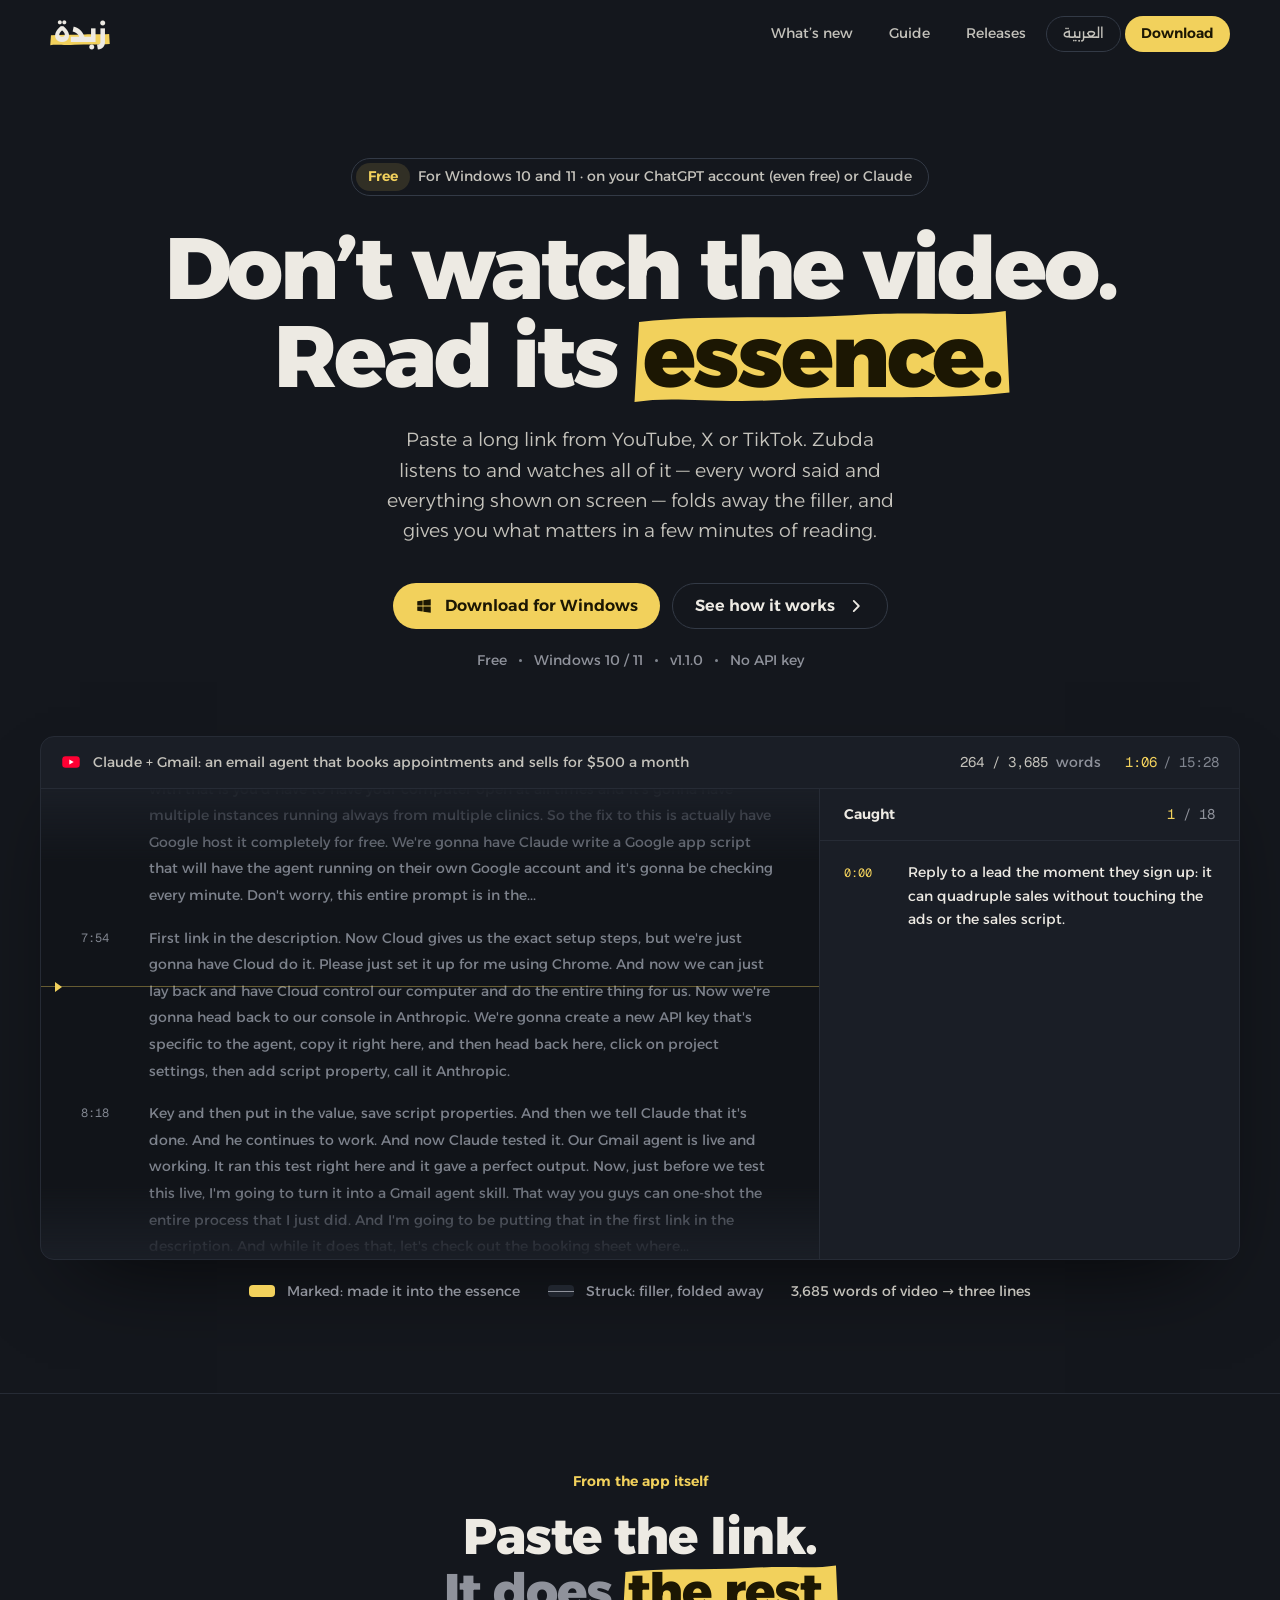
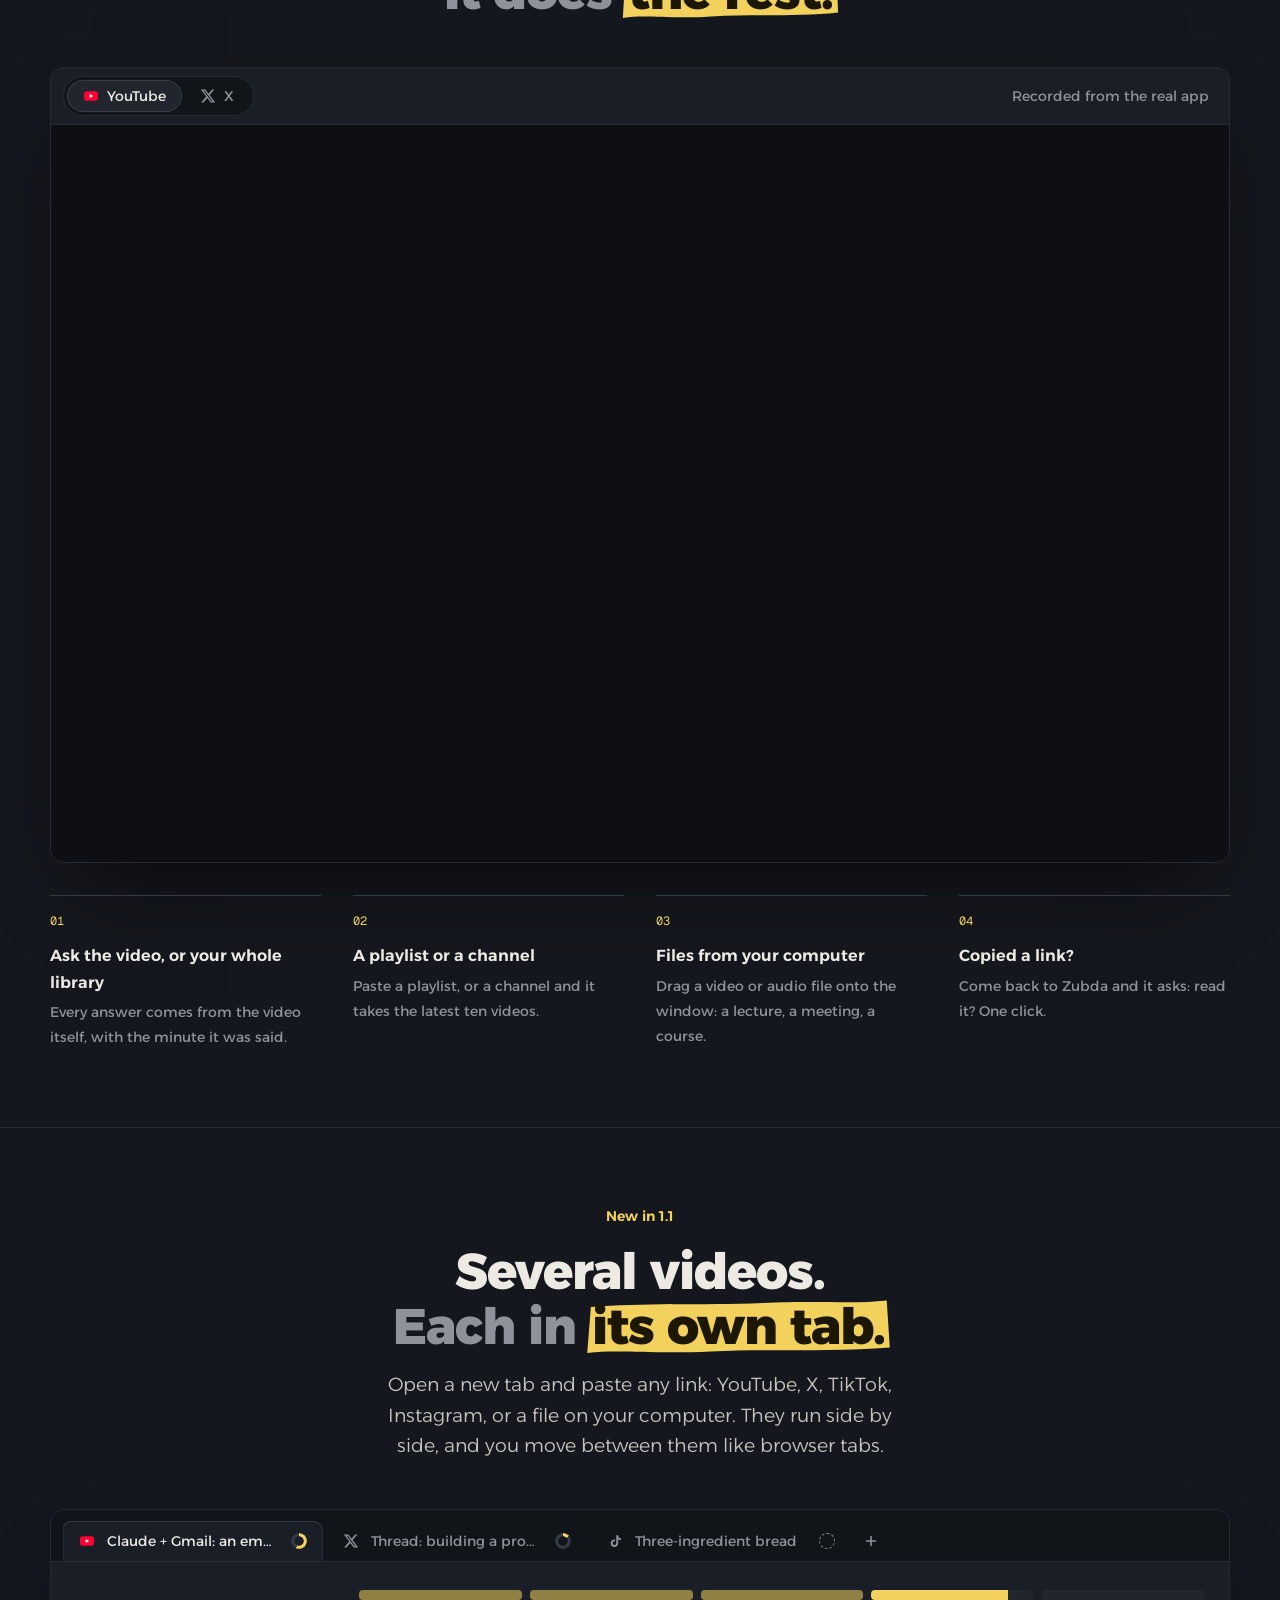
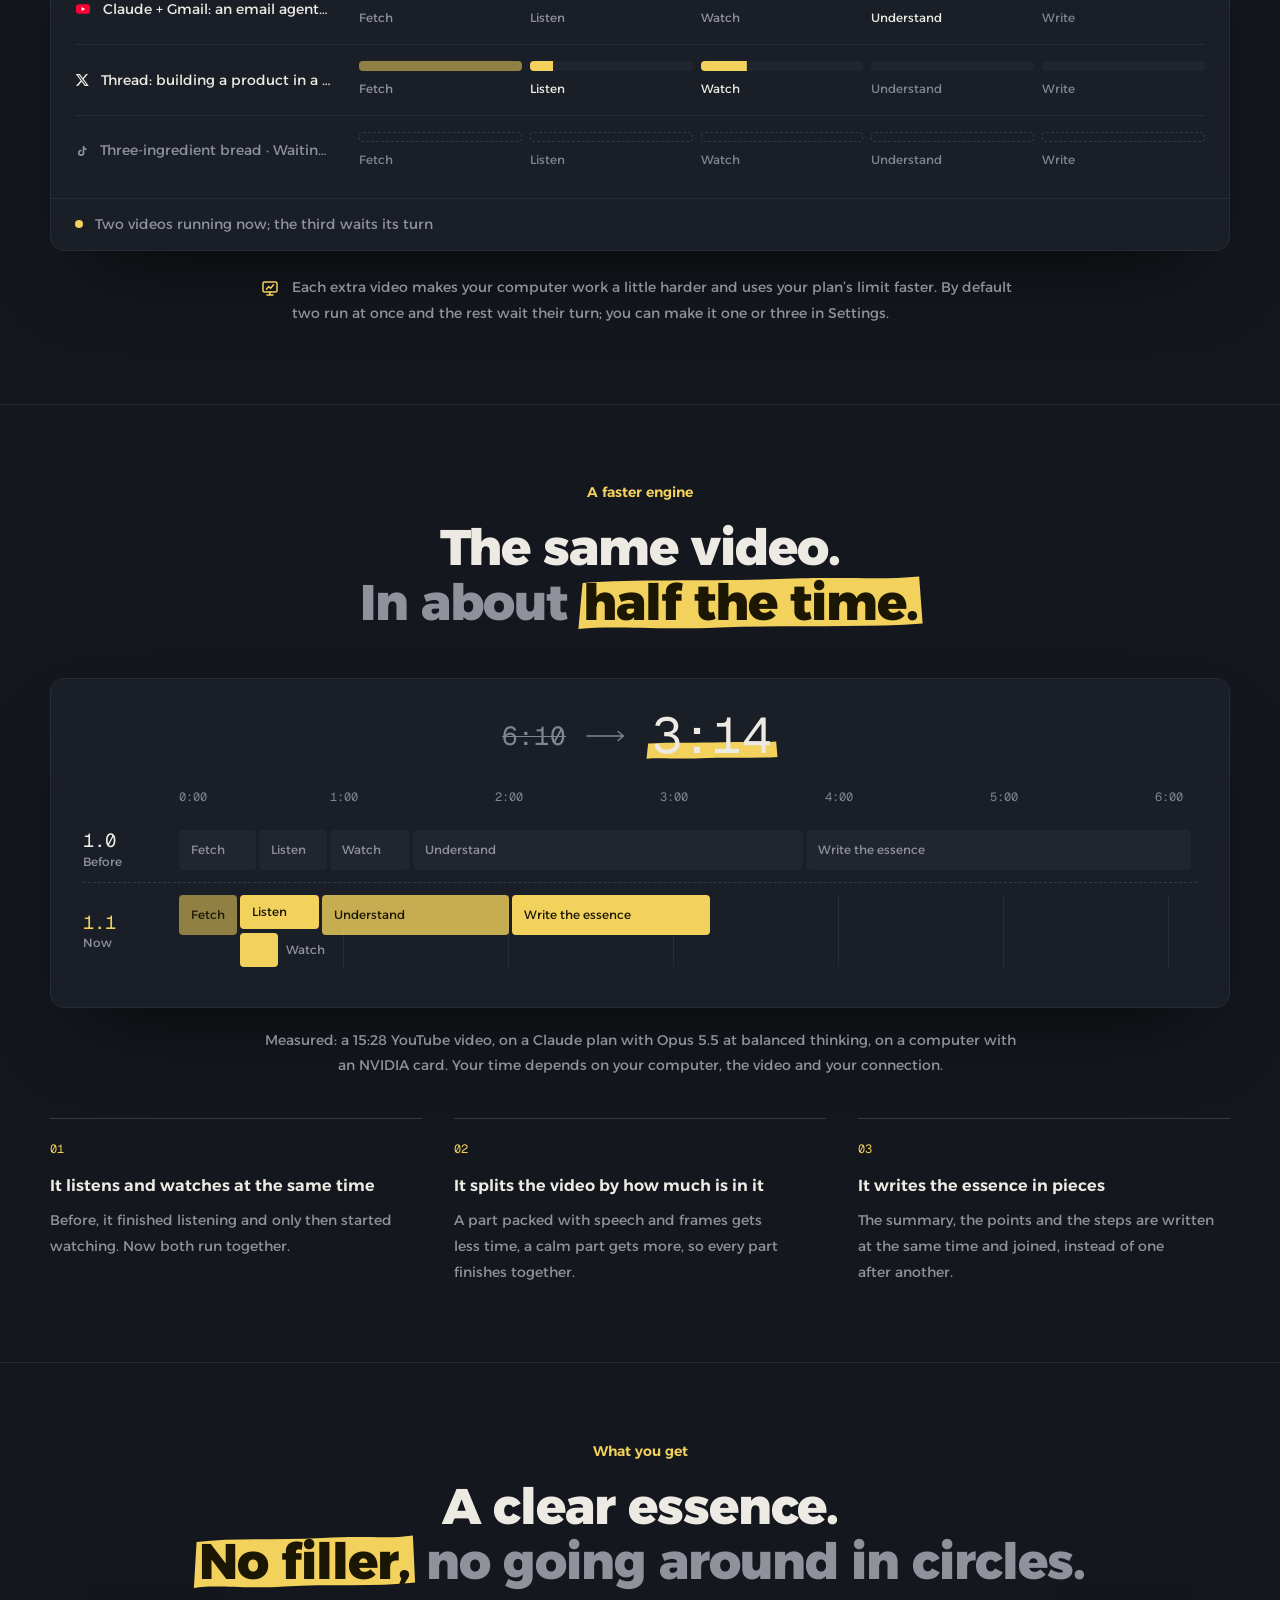
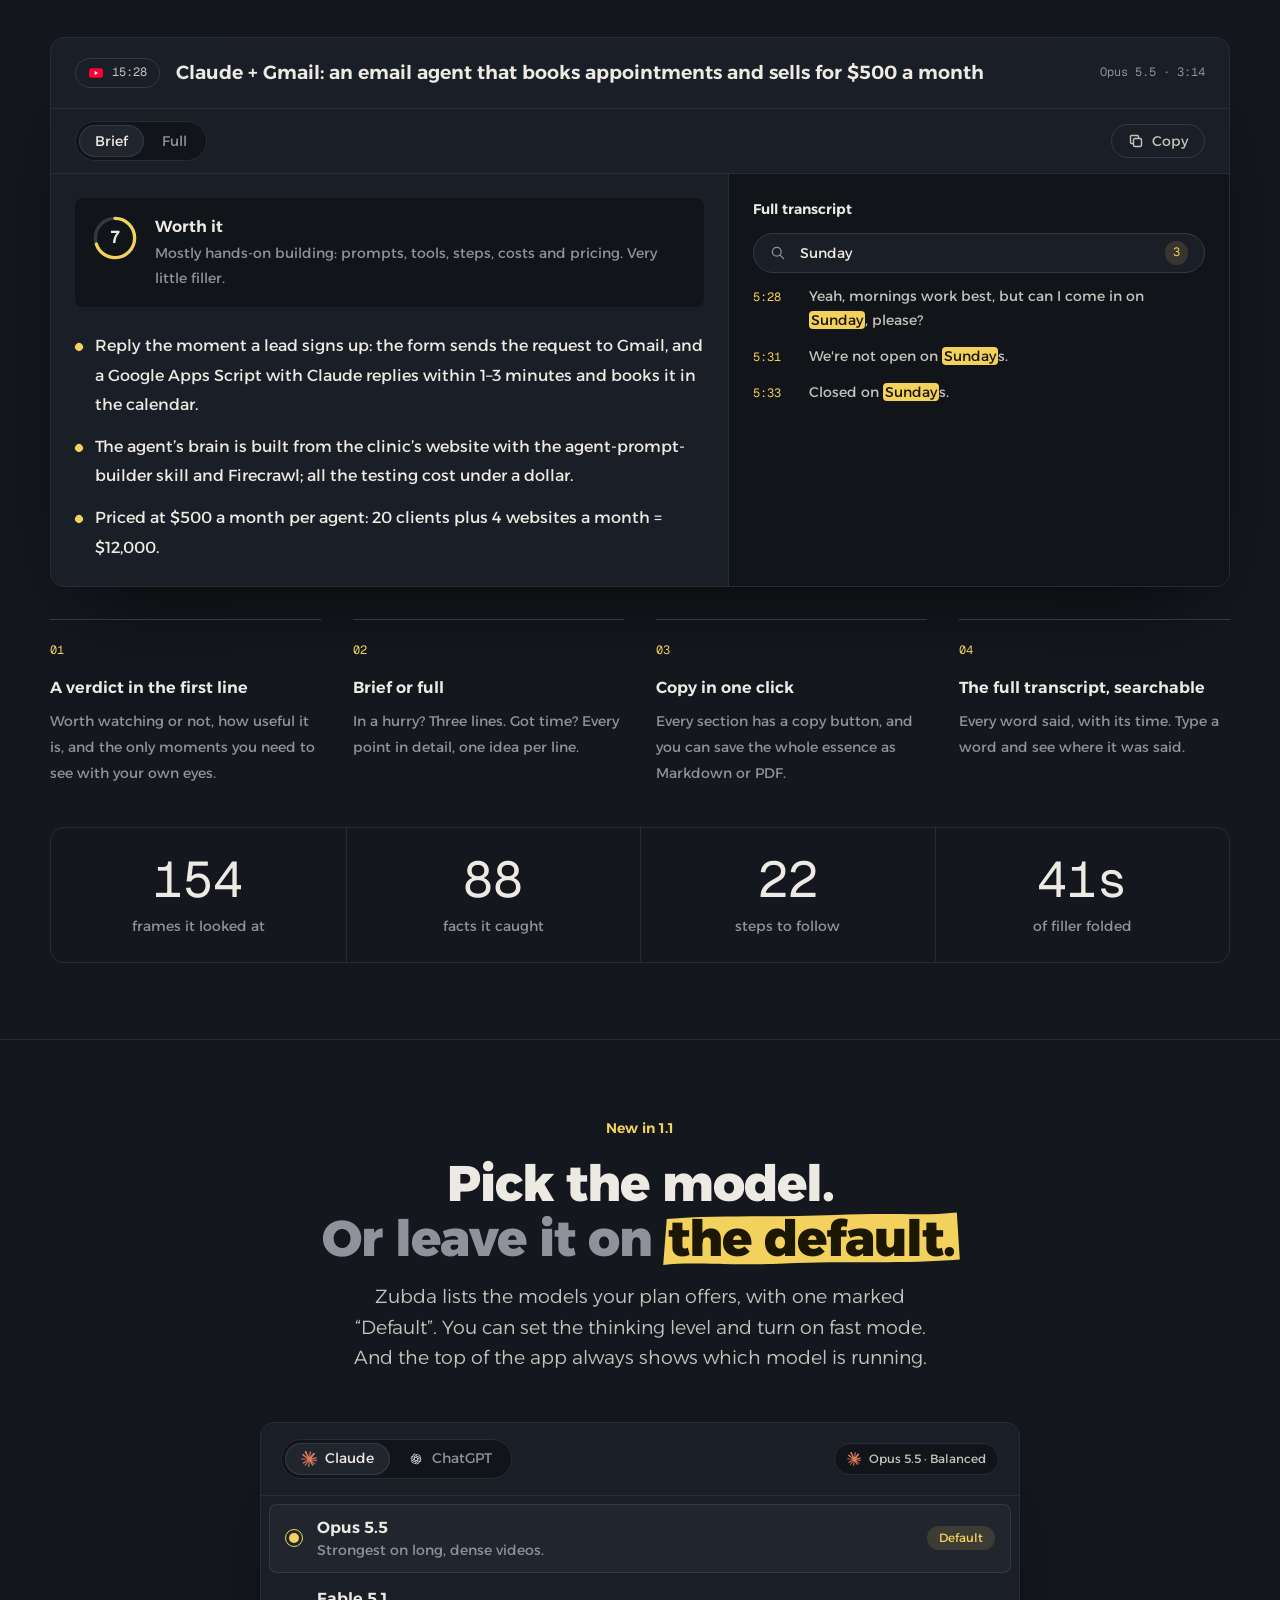
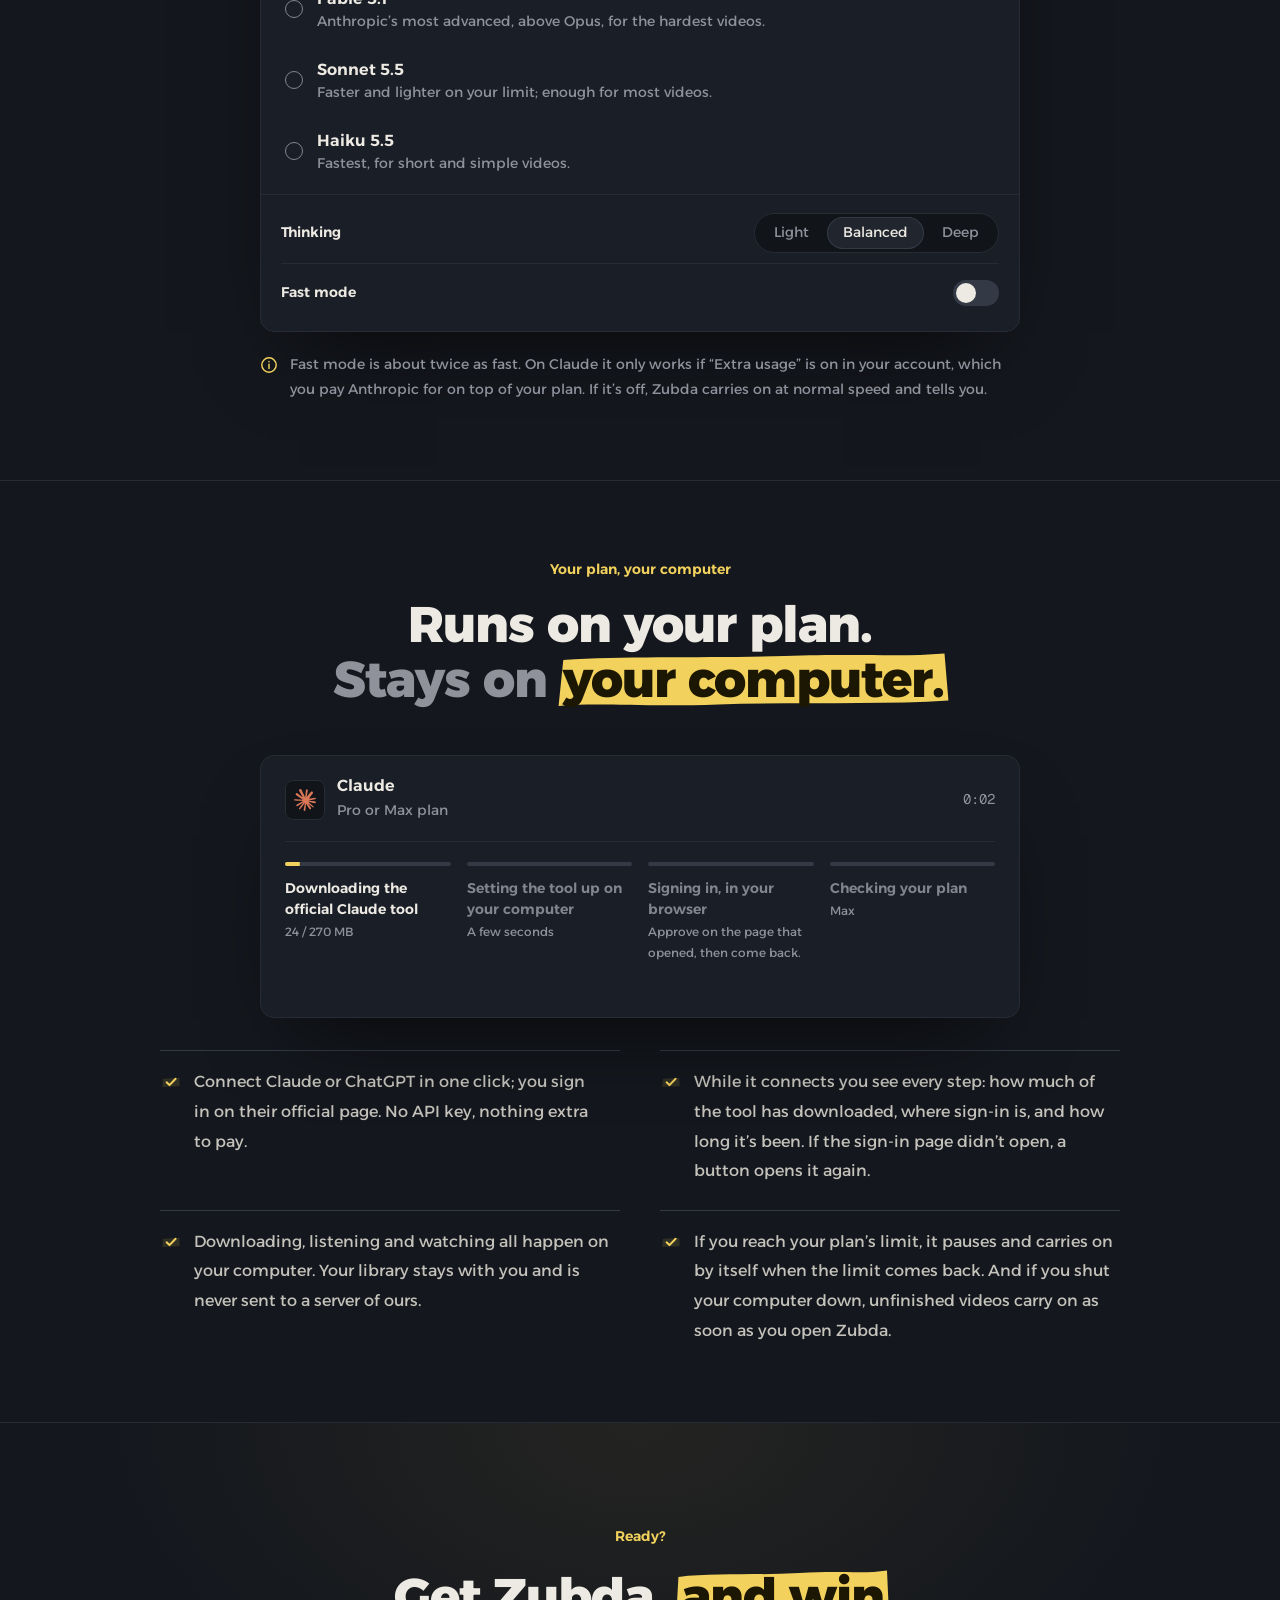
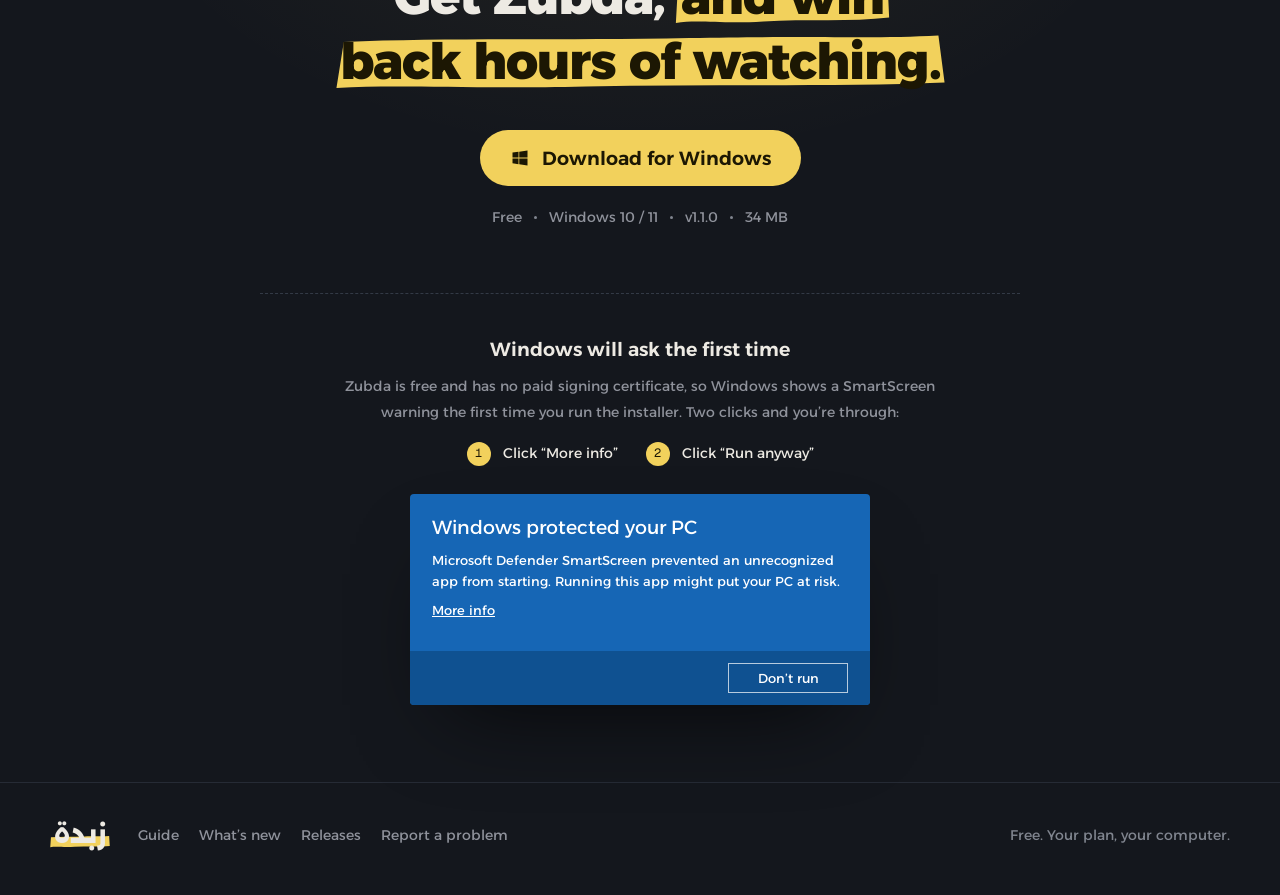
==== index.html @ da7f8931 "Site: 1.3.0: «Explain it», the video as if you'd watched it" ====
<!doctype html>
<html lang="ar" dir="rtl">
<head>
  <meta charset="utf-8">
  <meta name="viewport" content="width=device-width, initial-scale=1, viewport-fit=cover">
  <meta name="color-scheme" content="dark">
  <meta name="theme-color" content="#14171d">
  <title>زبدة — لا تشوف المقطع، اقرأ زبدته</title>
  <meta name="description" content="تطبيق ويندوز مجاني: الصق رابط مقطع من يوتيوب أو X أو تيك توك، ويسمعه ويشوفه كامل ويعطيك زبدته في دقائق قراءة — بحسابك في ChatGPT (حتى المجاني) أو Claude.">
  <meta property="og:title" content="زبدة — لا تشوف المقطع، اقرأ زبدته">
  <meta property="og:description" content="ربع ساعة مقطع، 3,685 كلمة، تنقرأ في ثلاث أسطر. أكثر من مقطع مع بعض، بالموديل اللي تختاره. مجاني لويندوز، بحسابك في ChatGPT (حتى المجاني) أو Claude.">
  <meta property="og:image" content="https://abugiza.github.io/zubda/assets/og.png">
  <meta property="og:url" content="https://abugiza.github.io/zubda/">
  <meta name="twitter:card" content="summary_large_image">
  <link rel="icon" href="assets/icon.svg" type="image/svg+xml">
  <link rel="stylesheet" href="assets/fonts.css?v=3e0ece0">
  <link rel="stylesheet" href="assets/site.css?v=3e0ece0">
</head>
<body data-page="home">
  <header class="nav" data-nav>
    <div class="wrap">
      <a class="mark" href="./" aria-label="Zubda"><span>زبدة</span></a>
      <nav class="links">
        <a href="new.html" data-t="nav_new" class="hide-sm" data-here="new">الجديد</a>
        <a href="docs.html" data-t="nav_docs" class="hide-sm" data-here="docs">الشرح</a>
        <a href="https://github.com/ABUGIZA/zubda/releases" data-t="nav_releases" class="hide-sm">الإصدارات</a>
        <button class="lang" type="button" data-lang>English</button>
        <a class="btn primary small" href="https://github.com/ABUGIZA/zubda/releases/latest/download/Zubda-Setup.exe" data-t="nav_get">تحميل</a>
      </nav>
    </div>
  </header>

  <main>
    <div class="hero wrap">
      <span class="pill rv"><b data-t="pill_b">مجاني</b><span data-t="pill">لويندوز 10 و11 · بحسابك في ChatGPT (حتى المجاني) أو Claude</span></span>
      <h1 class="rv"><span data-t="h1a">لا تشوف المقطع.</span> <span class="line2"><span data-t="h1b">اقرأ</span> <em class="hl" data-t="h1c">زبدته.</em></span></h1>
      <p class="sub rv" data-t="sub">الصق رابط مقطع طويل من يوتيوب أو X أو تيك توك. زبدة تسمعه وتشوفه كامل — كل كلمة انقالت وكل شي ظهر على الشاشة — وتطوي الحشو، وتعطيك اللي يفيدك في دقائق قراءة.</p>
      <div class="act rv">
        <div class="ctas">
          <a class="btn primary" href="https://github.com/ABUGIZA/zubda/releases/latest/download/Zubda-Setup.exe"><svg viewBox="0 0 24 24" aria-hidden="true"><path fill="currentColor" d="M3 5.5 10.2 4.5v6.9H3Zm8.1-1.1L21 3v8.4h-9.9ZM3 12.5h7.2v6.9L3 18.4Zm8.1 0H21V21l-9.9-1.4Z"/></svg><span data-t="get_win">تحميل لويندوز</span></a>
          <a class="btn ghost" href="docs.html"><span data-t="how">شوف كيف يشتغل</span><svg class="chev" viewBox="0 0 16 16" fill="none" stroke="currentColor" stroke-width="1.6" stroke-linecap="round" stroke-linejoin="round" aria-hidden="true"><path d="M10 3.5 5.5 8l4.5 4.5"/></svg></a>
        </div>
        <div class="spec"><span data-t="spec1">مجاني</span><span>Windows 10 / 11</span><span><bdi class="ver" dir="ltr">v1.1.0</bdi></span><span data-t="spec4">بدون مفتاح API</span></div>
      </div>
    </div>

    <!-- the signature: the video's own words, read whole; what matters gets marked and becomes the essence -->
    <section class="read wrap-w rv" id="read" aria-label="قراءة مقطع حقيقي" data-t-label="rd_label">
      <div class="reader" id="reader">
        <header class="rd-bar">
          <span class="rd-src"><svg viewBox="0 0 24 24" aria-hidden="true"><rect x="1.5" y="5" width="21" height="14" rx="4" fill="#FF0033"/><path d="M10 9v6l5.2-3Z" fill="#fff"/></svg><span class="rd-title" data-t="sc_title">Claude مع Gmail: وكيل بريد يحجز المواعيد ويُباع بـ 500 دولار شهرياً</span></span>
          <span class="rd-meta"><span dir="ltr" class="mono" id="rdWords">0 / 3,685</span><span data-t="rd_words">كلمة</span></span>
          <span class="rd-clock mono" dir="ltr"><span id="rdNow">0:00</span><span class="of">/ 15:28</span></span>
        </header>
        <div class="rd-body">
          <div class="rd-page" dir="ltr">
            <div class="rd-text" id="rdText"></div>
            <span class="rd-line" aria-hidden="true"></span>
          </div>
          <aside class="rd-out">
            <div class="rd-out-h"><b data-t="rd_caught">اللي انمسك</b><span class="mono" dir="ltr"><span id="rdCount">0</span> / 18</span></div>
            <ol class="rd-notes" id="rdNotes"></ol>
            <div class="rd-final" id="rdFinal">
              <div class="rd-verdict"><svg class="ring" viewBox="0 0 44 44" aria-hidden="true"><circle cx="22" cy="22" r="18"/><circle class="arc" cx="22" cy="22" r="18" pathLength="100"/><text x="22" y="26.5" text-anchor="middle">7</text></svg><div><b data-t="sc_worth">يستاهل</b><small data-t="rd_score">فائدته 7 من 10</small></div></div>
              <ul class="rd-tldr">
                <li data-t="b1">رُد على العميل لحظة تسجيله: النموذج يرسل الطلب لـ Gmail، وسكربت Google Apps Script مع Claude يرد خلال 1–3 دقائق ويحجز في التقويم.</li>
                <li data-t="b2">عقل الوكيل ينبني من موقع العيادة بمهارة agent-prompt-builder وFirecrawl، والاختبارات كلها كلّفت أقل من دولار.</li>
                <li data-t="b3">التسعير 500 دولار شهرياً للوكيل: 20 عميل و4 مواقع بالشهر = 12,000 دولار.</li>
              </ul>
            </div>
          </aside>
        </div>
      </div>
      <div class="rd-legend">
        <span class="k-hl"><i></i><span data-t="rd_k1">مظلّل: صار في الزبدة</span></span>
        <span class="k-st"><i></i><span data-t="rd_k2">مشطوب: حشو انطوى</span></span>
        <span class="k-sum" data-t="rd_k3">3,685 كلمة إنجليزي ← ثلاث أسطر بالعربي</span>
      </div>
    </section>

    <section class="sec" id="demo">
      <div class="wrap">
        <div class="head rv">
          <span class="eyebrow" data-t="demo_eye">من التطبيق نفسه</span>
          <h2><span data-t="demo_h1">الصق الرابط.</span> <span class="soft" data-t="demo_h2" data-html>والباقي <em class="hl">عليه.</em></span></h2>
        </div>
        <div class="player rv">
          <div class="player-bar">
            <div class="seg" role="tablist">
              <button type="button" role="tab" class="on" aria-selected="true" data-clip="youtube"><svg viewBox="0 0 24 24" aria-hidden="true"><rect x="1.5" y="5" width="21" height="14" rx="4" fill="#FF0033"/><path d="M10 9v6l5.2-3Z" fill="#fff"/></svg>YouTube</button>
              <button type="button" role="tab" aria-selected="false" data-clip="x"><svg viewBox="0 0 24 24" aria-hidden="true"><path fill="currentColor" d="M18.244 2.25h3.308l-7.227 8.26 8.502 11.24H16.17l-5.214-6.817L4.99 21.75H1.68l7.73-8.835L1.254 2.25H8.08l4.713 6.231zm-1.161 17.52h1.833L7.084 4.126H5.117z"/></svg>X</button>
            </div>
            <span class="note"><span data-t="clip_note">مسجّل من التطبيق الحقيقي</span></span>
          </div>
          <div class="screen"><video id="clip" autoplay muted loop playsinline disablepictureinpicture preload="metadata"></video></div>
        </div>
        <ul class="caps rv">
          <li><span class="n mono">01</span><b data-t="i1_h">اسأل المقطع، أو مكتبتك كلها</b><span data-t="i1_p">كل جواب من المقطع نفسه مع الدقيقة اللي انقال فيها.</span></li>
          <li><span class="n mono">02</span><b data-t="i2_h">قائمة تشغيل أو قناة</b><span data-t="i2_p">الصق رابط قائمة، أو قناة ويأخذ آخر عشرة مقاطع.</span></li>
          <li><span class="n mono">03</span><b data-t="i3_h">ملفات من جهازك</b><span data-t="i3_p">اسحب فيديو أو تسجيل صوتي للنافذة: محاضرة، اجتماع، دورة.</span></li>
          <li><span class="n mono">04</span><b data-t="i4_h">نسخت رابط؟</b><span data-t="i4_p">ترجع لزبدة وتلقاها تسألك: تلخّصه؟ ضغطة وحدة.</span></li>
        </ul>
      </div>
    </section>

    <section class="sec" id="tabs">
      <div class="wrap">
        <div class="head rv">
          <span class="eyebrow" data-t="tabs_eye">جديد في 1.1</span>
          <h2><span data-t="tabs_h1">أكثر من مقطع.</span> <span class="soft" data-t="tabs_h2" data-html>كل واحد <em class="hl">في تبويب.</em></span></h2>
          <p class="lede" data-t="tabs_p">افتح تبويب جديد والصق فيه أي رابط: يوتيوب، X، تيك توك، إنستقرام، أو ملف من جهازك. يشتغلون مع بعض، وتتنقل بينهم مثل المتصفح.</p>
        </div>
        <div class="win rv" id="tabwin" aria-hidden="true">
          <div class="win-tabs">
            <span class="wt on"><span class="wt-g" data-g="youtube"></span><span class="wt-t" data-t="tw1">Claude مع Gmail: وكيل بريد…</span><span class="wt-s"></span></span>
            <span class="wt"><span class="wt-g" data-g="x"></span><span class="wt-t" data-t="tw2">ثريد: كيف نبني منتج في أسبوع</span><span class="wt-s"></span></span>
            <span class="wt"><span class="wt-g" data-g="tiktok"></span><span class="wt-t" data-t="tw3">وصفة خبز بثلاث مكونات</span><span class="wt-s"></span></span>
            <span class="wt-add"><svg viewBox="0 0 16 16" fill="none" stroke="currentColor" stroke-width="1.6" stroke-linecap="round"><path d="M8 3.5v9M3.5 8h9"/></svg></span>
          </div>
          <div class="lanes" id="lanes"></div>
          <div class="win-foot"><span class="wf-dot"></span><span id="tabnote">مقطعين يشتغلون الحين، والثالث ينتظر دوره</span></div>
        </div>
        <p class="load rv"><svg viewBox="0 0 20 20" fill="none" stroke="currentColor" stroke-width="1.5" stroke-linecap="round" stroke-linejoin="round" aria-hidden="true"><rect x="3" y="4" width="14" height="10" rx="1.5"/><path d="M7 17h6M10 14v3"/><path d="M6.5 11.2 8.6 8.6l2 1.6 2.9-3.4"/></svg><span data-t="tabs_load">كل مقطع زيادة يشغّل جهازك أكثر شوي ويصرف من حدّ اشتراكك أسرع. الافتراضي مقطعين مع بعض، والباقي ينتظر دوره، وتقدر تخليه واحد أو ثلاثة من الإعدادات.</span></p>
      </div>
    </section>

    <section class="sec" id="speed">
      <div class="wrap">
        <div class="head rv">
          <span class="eyebrow" data-t="sp_eye">محرك أسرع</span>
          <h2><span data-t="sp_h1">نفس المقطع.</span> <span class="soft" data-t="sp_h2" data-html><em class="hl">بنص الوقت</em> تقريباً.</span></h2>
        </div>
        <div class="race rv" id="race">
          <div class="race-num" dir="ltr"><span class="was mono">6:10</span><svg viewBox="0 0 40 12" aria-hidden="true"><path d="M1 6h36M32 1.5 37.5 6 32 10.5" fill="none" stroke="currentColor" stroke-width="1.4" stroke-linecap="round" stroke-linejoin="round"/></svg><span class="now mono">3:14</span></div>
          <div class="ruler" id="ruler" dir="ltr"></div>
          <div class="lane-row old" dir="ltr">
            <span class="who"><b class="mono">1.0</b><small data-t="sp_old">قبل</small></span>
            <div class="track">
              <span class="sg s1" style="--a:0;--b:29"><span data-t="st_fetch">تنزيل</span></span>
              <span class="sg s2" style="--a:29;--b:55"><span data-t="st_listen">سماع</span></span>
              <span class="sg s3" style="--a:55;--b:85"><span data-t="st_watch">مشاهدة</span></span>
              <span class="sg s4" style="--a:85;--b:228"><span data-t="st_understand">فهم</span></span>
              <span class="sg s5" style="--a:228;--b:369"><span data-t="st_distill">كتابة الزبدة</span></span>
            </div>
          </div>
          <div class="lane-row now" dir="ltr">
            <span class="who"><b class="mono">1.1</b><small data-t="sp_new">الحين</small></span>
            <div class="track two">
              <span class="sg s1" style="--a:0;--b:22"><span data-t="st_fetch">تنزيل</span></span>
              <span class="sg s2 up" style="--a:22;--b:52"><span data-t="st_listen">سماع</span></span>
              <span class="sg s3 dn" style="--a:22;--b:37"><span data-t="st_watch">مشاهدة</span></span>
              <span class="sg s4" style="--a:52;--b:121"><span data-t="st_understand">فهم</span></span>
              <span class="sg s5" style="--a:121;--b:194"><span data-t="st_distill">كتابة الزبدة</span></span>
            </div>
          </div>
        </div>
        <p class="fine rv" data-t="sp_note">قياس فعلي: مقطع يوتيوب مدته 15:28، باشتراك Claude وموديل Opus 5.5 بتفكير متوازن، على جهاز فيه كرت NVIDIA. الوقت عندك يختلف حسب جهازك والمقطع والإنترنت.</p>
        <ol class="why rv">
          <li><span class="n mono">01</span><h3 data-t="w1_h">يسمع ويشوف بنفس الوقت</h3><p data-t="w1_p">قبل كان يخلص السماع وبعدين يبدأ يشوف. الحين الاثنين يمشون مع بعض.</p></li>
          <li><span class="n mono">02</span><h3 data-t="w2_h">يقسم المقطع على قد ما فيه</h3><p data-t="w2_p">الجزء المليان كلام ولقطات ياخذ وقت أقل، والهادي ياخذ أطول، فتخلص كل الأجزاء مع بعض.</p></li>
          <li><span class="n mono">03</span><h3 data-t="w3_h">يكتب الزبدة على أجزاء</h3><p data-t="w3_p">الملخص والنقاط والخطوات تنكتب بنفس الوقت وتنجمع، بدل ما تنكتب وحدة ورا الثانية.</p></li>
        </ol>
      </div>
    </section>

    <section class="sec" id="essence">
      <div class="wrap">
        <div class="head rv">
          <span class="eyebrow" data-t="es_eye">اللي يوصلك</span>
          <h2><span data-t="es_h1">زبدة واضحة.</span> <span class="soft" data-t="es_h2" data-html><em class="hl">بدون حشو</em>، وبدون لف ودوران.</span></h2>
        </div>
        <article class="card rv" id="spec">
          <header class="card-head">
            <span class="src"><svg viewBox="0 0 24 24" aria-hidden="true"><rect x="1.5" y="5" width="21" height="14" rx="4" fill="#FF0033"/><path d="M10 9v6l5.2-3Z" fill="#fff"/></svg><span dir="ltr" class="mono">15:28</span></span>
            <h3 class="card-title" data-t="sc_title">Claude مع Gmail: وكيل بريد يحجز المواعيد ويُباع بـ 500 دولار شهرياً</h3>
            <span class="by mono" dir="ltr">Opus 5.5 · 3:14</span>
          </header>
          <div class="card-tools">
            <div class="seg" role="tablist" data-hl="mode"><button type="button" class="on" aria-selected="true" data-mode="brief" data-t="view_brief">مختصر</button><button type="button" aria-selected="false" data-mode="full" data-t="view_full">كامل</button></div>
            <button type="button" class="copy" data-copy data-hl="copy"><svg viewBox="0 0 16 16" fill="none" stroke="currentColor" stroke-width="1.4" stroke-linejoin="round" aria-hidden="true"><rect x="5.5" y="5.5" width="8" height="8" rx="1.5"/><path d="M10.5 5.5v-2a1 1 0 0 0-1-1h-6a1 1 0 0 0-1 1v6a1 1 0 0 0 1 1h2"/></svg><span data-t="copy">نسخ</span></button>
          </div>
          <div class="card-cols">
            <div class="card-main">
              <div class="verdict" data-hl="verdict">
                <svg class="ring" viewBox="0 0 44 44" aria-hidden="true"><circle cx="22" cy="22" r="18"/><circle class="arc" cx="22" cy="22" r="18" pathLength="100"/><text x="22" y="26.5" text-anchor="middle">7</text></svg>
                <div><b data-t="sc_worth">يستاهل</b><p data-t="sc_reason">أغلبه بناء عملي فيه prompts وأدوات وخطوات وأرقام تكلفة وتسعير. الحشو قليل.</p></div>
              </div>
              <ul class="brief" data-show="brief">
                <li data-t="b1">رُد على العميل لحظة تسجيله: النموذج يرسل الطلب لـ Gmail، وسكربت Google Apps Script مع Claude يرد خلال 1–3 دقائق ويحجز في التقويم.</li>
                <li data-t="b2">عقل الوكيل ينبني من موقع العيادة بمهارة agent-prompt-builder وFirecrawl، والاختبارات كلها كلّفت أقل من دولار.</li>
                <li data-t="b3">التسعير 500 دولار شهرياً للوكيل: 20 عميل و4 مواقع بالشهر = 12,000 دولار.</li>
              </ul>
              <div class="full" data-show="full" hidden>
                <section><h4 data-t="k1_h">الرد لحظة التسجيل يضاعف المبيعات 4 مرات</h4><ul><li data-t="k1_1">المضاعفة تصير بدون ما تغيّر الإعلانات ولا سكربت البيع.</li><li data-t="k1_2">يحجز المواعيد لحاله عبر البريد وWhatsApp وSMS.</li></ul></section>
                <section><h4 data-t="k2_h">الـ prompt من 7 كتل، واثنتين منها تصنع البيع</h4><ul><li data-t="k2_1">Conversation Flow: ثلاث أسئلة توجّه العميل للحجز.</li><li data-t="k2_2">Always Respond First: أقرّ بكلامه، جاوب، وبعدين اسأل.</li></ul></section>
                <section><h4 data-t="k3_h">حاولوا يكسرون الوكيل وما قدروا</h4><ul><li data-t="k3_1">سألوه عن سعر التنظيف: 120$، نفس اللي في الموقع.</li><li data-t="k3_2">طلبوا موعد يوم الأحد: قال العيادة مسكّرة واقترح موعدين.</li></ul></section>
              </div>
            </div>
            <div class="card-side" data-hl="tr">
              <span class="side-h" data-t="sec_transcript">النص الكامل</span>
              <label class="search"><svg viewBox="0 0 20 20" fill="none" stroke="currentColor" stroke-width="1.6" stroke-linecap="round" aria-hidden="true"><circle cx="8.5" cy="8.5" r="5.5"/><path d="m12.6 12.6 4.4 4.4"/></svg><input data-trq dir="ltr" spellcheck="false" aria-label="search"><span class="count mono" data-trcount></span></label>
              <div class="lines" data-trlines dir="ltr"></div>
            </div>
          </div>
        </article>
        <ol class="marks rv">
          <li data-m="verdict"><span class="n mono">01</span><h3 data-t="m1_h">حكم من أول سطر</h3><p data-t="m1_p">يستاهل تشوفه أو لا، ومن كم يفيد، واللحظات الوحيدة اللي لازم تشوفها بعينك.</p></li>
          <li data-m="mode"><span class="n mono">02</span><h3 data-t="m2_h">مختصر أو كامل</h3><p data-t="m2_p">مستعجل؟ ثلاث أسطر. فاضي؟ كل نقطة بتفاصيلها، كل فكرة في سطر.</p></li>
          <li data-m="copy"><span class="n mono">03</span><h3 data-t="m3_h">انسخ بضغطة</h3><p data-t="m3_p">جنب كل قسم زر نسخ، وتقدر تحفظ الزبدة كلها Markdown أو PDF.</p></li>
          <li data-m="tr"><span class="n mono">04</span><h3 data-t="m4_h">النص كامل، وتبحث فيه</h3><p data-t="m4_p">كل كلمة انقالت بوقتها. اكتب كلمة ويطلع لك وين انقالت.</p></li>
        </ol>
        <dl class="tally rv">
          <div><dt class="mono">154</dt><dd data-t="ta_frames">لقطة شافها</dd></div>
          <div><dt class="mono">88</dt><dd data-t="ta_notes">معلومة التقطها</dd></div>
          <div><dt class="mono">22</dt><dd data-t="ta_steps">خطوة تطبّقها</dd></div>
          <div><dt class="mono">41s</dt><dd data-t="ta_fill">حشو انطوى</dd></div>
        </dl>
      </div>
    </section>

    <section class="sec" id="models">
      <div class="wrap">
        <div class="head rv">
          <span class="eyebrow" data-t="mo_eye">جديد في 1.1</span>
          <h2><span data-t="mo_h1">اختر الموديل.</span> <span class="soft" data-t="mo_h2" data-html>أو خلّه على <em class="hl">الافتراضي.</em></span></h2>
          <p class="lede" data-t="mo_p">زبدة تعرض الموديلات اللي يعطيك اشتراكك، وعلى واحد منها «الافتراضي». تقدر تختار مستوى التفكير، وتشغّل الوضع السريع. وفوق في التطبيق يبان دايماً أي موديل شغّال.</p>
        </div>
        <div class="settings rv" id="msettings">
          <div class="st-top">
            <div class="seg" data-prov role="radiogroup"><button type="button" role="radio" data-p="claude"><img src="assets/claude.svg" alt="">Claude</button><button type="button" role="radio" data-p="chatgpt"><img src="assets/openai.svg" alt="">ChatGPT</button></div>
            <span class="chip"><img data-mlogo src="assets/claude.svg" alt=""><span data-mchip>Opus 5.5</span></span>
          </div>
          <div class="mlist" data-mlist role="radiogroup"></div>
          <div class="st-rows">
            <div class="st-row"><span class="lab" data-t="set_thinking">مستوى التفكير</span>
              <div class="seg" data-think role="radiogroup"><button type="button" role="radio" data-v="light" data-t="think_light">خفيف</button><button type="button" role="radio" data-v="balanced" data-t="think_balanced">متوازن</button><button type="button" role="radio" data-v="deep" data-t="think_deep">عميق</button></div></div>
            <div class="st-row"><span class="lab" data-t="set_fast">الوضع السريع</span><button type="button" class="tog" data-fast role="switch" aria-checked="false" data-t-label="set_fast" aria-label="الوضع السريع"><i></i></button></div>
          </div>
          <p class="warn" data-fastwarn hidden></p>
        </div>
        <p class="honest rv"><svg viewBox="0 0 20 20" fill="none" stroke="currentColor" stroke-width="1.6" stroke-linecap="round" aria-hidden="true"><circle cx="10" cy="10" r="8"/><path d="M10 9v5M10 6.2v.2"/></svg><span data-t="mo_fast">الوضع السريع أسرع بحوالي الضعفين. في Claude يشتغل بس إذا مفعّل «Extra usage» في حسابك، وهذا تدفعه لـ Anthropic فوق اشتراكك. إذا مو مفعّل، زبدة تكمل بالسرعة العادية وتقول لك.</span></p>
      </div>
    </section>

    <section class="sec" id="plan">
      <div class="wrap">
        <div class="head rv">
          <span class="eyebrow" data-t="plan_eye">اشتراكك، جهازك</span>
          <h2><span data-t="plan_h1">يشتغل باشتراكك.</span> <span class="soft" data-t="plan_h2" data-html>وما يطلع <em class="hl">من جهازك.</em></span></h2>
        </div>
        <div class="connect rv" id="connect" aria-hidden="true">
          <div class="cn-head"><span class="logo"><img src="assets/claude.svg" alt=""></span><div><b>Claude</b><small data-t="claude_d">اشتراك Pro أو Max</small></div><span class="cn-time mono" data-clock>0:00</span></div>
          <ol class="crail">
            <li data-s="0"><i data-bar></i><div><b data-t="cs_dl">تنزيل أداة Claude الرسمية</b><small><bdi data-mb>0 / 270 MB</bdi></small></div></li>
            <li data-s="1"><i></i><div><b data-t="cs_setup">تجهيز الأداة على جهازك</b><small data-t="cs_setup_d">ثواني وتخلص</small></div></li>
            <li data-s="2"><i></i><div><b data-t="cs_signin">تسجيل الدخول في المتصفح</b><small data-t="cs_signin_d">وافق في الصفحة اللي انفتحت، وارجع هنا.</small><span class="reopen" data-t="cs_reopen">ما انفتحت؟ افتحها مرة ثانية</span></div></li>
            <li data-s="3"><i></i><div><b data-t="cs_plan">التأكد من اشتراكك</b><small><bdi>Max</bdi></small></div></li>
          </ol>
          <div class="cn-done"><svg viewBox="0 0 20 20" fill="none" stroke="currentColor" stroke-width="1.8" stroke-linecap="round" stroke-linejoin="round" aria-hidden="true"><path d="m5 10.4 3.2 3.1L15 6.5"/></svg><span data-t="cs_ok">تم الربط</span></div>
        </div>
        <ul class="facts rv">
          <li><svg class="ck" viewBox="0 0 20 20" aria-hidden="true"><path d="M2.5 7.2 C6 6.6 13 6.9 17.6 6.2 L17.9 13.6 C13 14.3 7 13.9 2.2 14.5Z" fill="var(--butter-wash)"/><path d="m6 10.3 2.6 2.5L14.2 7" fill="none" stroke="var(--butter)" stroke-width="1.8" stroke-linecap="round" stroke-linejoin="round"/></svg><p data-t="f1">تربط Claude أو ChatGPT بضغطة، والدخول في صفحتهم الرسمية. ما تحتاج مفتاح API ولا تدفع شي إضافي.</p></li>
          <li><svg class="ck" viewBox="0 0 20 20" aria-hidden="true"><path d="M2.5 7.2 C6 6.6 13 6.9 17.6 6.2 L17.9 13.6 C13 14.3 7 13.9 2.2 14.5Z" fill="var(--butter-wash)"/><path d="m6 10.3 2.6 2.5L14.2 7" fill="none" stroke="var(--butter)" stroke-width="1.8" stroke-linecap="round" stroke-linejoin="round"/></svg><p data-t="f5">وأنت تربط، تشوف كل خطوة: كم نزل من الأداة، ووين وصل الدخول، وكم صار له. ولو صفحة الدخول ما انفتحت، فيه زر يفتحها مرة ثانية.</p></li>
          <li><svg class="ck" viewBox="0 0 20 20" aria-hidden="true"><path d="M2.5 7.2 C6 6.6 13 6.9 17.6 6.2 L17.9 13.6 C13 14.3 7 13.9 2.2 14.5Z" fill="var(--butter-wash)"/><path d="m6 10.3 2.6 2.5L14.2 7" fill="none" stroke="var(--butter)" stroke-width="1.8" stroke-linecap="round" stroke-linejoin="round"/></svg><p data-t="f2">التنزيل والسمع والمشاهدة كلها على جهازك. مكتبتك محفوظة عندك، ما ترسل لأي سيرفر لنا.</p></li>
          <li><svg class="ck" viewBox="0 0 20 20" aria-hidden="true"><path d="M2.5 7.2 C6 6.6 13 6.9 17.6 6.2 L17.9 13.6 C13 14.3 7 13.9 2.2 14.5Z" fill="var(--butter-wash)"/><path d="m6 10.3 2.6 2.5L14.2 7" fill="none" stroke="var(--butter)" stroke-width="1.8" stroke-linecap="round" stroke-linejoin="round"/></svg><p data-t="f6">إذا وصلت حدّ اشتراكك، يوقف مؤقتاً ويكمل لحاله وقت ما يرجع الحد. ولو سكّرت الجهاز، المقاطع اللي ما خلصت تكمل أول ما تفتح زبدة.</p></li>
        </ul>
      </div>
    </section>

    <section class="get" id="get">
      <div class="wrap">
        <span class="eyebrow rv" data-t="get_eye">جاهز؟</span>
        <h2 class="rv"><span data-t="get_h1">نزّل زبدة،</span> <em class="hl" data-t="get_h2">ووفّر ساعات من المشاهدة.</em></h2>
        <div class="ctas rv">
          <a class="btn primary big" href="https://github.com/ABUGIZA/zubda/releases/latest/download/Zubda-Setup.exe"><svg viewBox="0 0 24 24" aria-hidden="true"><path fill="currentColor" d="M3 5.5 10.2 4.5v6.9H3Zm8.1-1.1L21 3v8.4h-9.9ZM3 12.5h7.2v6.9L3 18.4Zm8.1 0H21V21l-9.9-1.4Z"/></svg><span data-t="get_win">تحميل لويندوز</span></a>
        </div>
        <div class="spec rv"><span data-t="spec1">مجاني</span><span>Windows 10 / 11</span><span><bdi class="ver" dir="ltr">v1.1.0</bdi></span><span><bdi data-t="size" dir="ltr">34 MB</bdi></span></div>
        <div class="smart rv">
          <div class="smart-t">
            <h3 data-t="ss_h">ويندوز بيسألك أول مرة</h3>
            <p data-t="ss_p">زبدة مجاني وما عليه شهادة توقيع مدفوعة، فويندوز يعرض تحذير SmartScreen أول مرة تشغّل فيها المثبّت. ضغطتين وتكمل:</p>
            <ol><li><span class="n mono">1</span><span data-t="ss_1">اضغط «مزيد من المعلومات»</span></li><li><span class="n mono">2</span><span data-t="ss_2">اضغط «تشغيل على أي حال»</span></li></ol>
          </div>
          <div class="ss" id="ss" aria-hidden="true">
            <h4 data-t="ss_title">قام Windows بحماية الكمبيوتر</h4>
            <p data-t="ss_body">منع Microsoft Defender SmartScreen تطبيقاً غير معروف من البدء.</p>
            <span class="more" data-ss-more data-t="ss_more">مزيد من المعلومات</span>
            <div class="info"><span data-t="ss_app">التطبيق:</span> Zubda-Setup.exe<br><span data-t="ss_pub">الناشر:</span> <span data-t="ss_unknown">ناشر غير معروف</span></div>
            <div class="bar"><span class="run" data-ss-run data-t="ss_run">تشغيل على أي حال</span><span data-t="ss_no">عدم التشغيل</span></div>
            <svg class="cur" viewBox="0 0 26 26"><path d="M5 3l15 9.2-6.6 1.6 3.9 7.4-3 1.5-3.9-7.5L5 20Z" fill="#fff" stroke="#111" stroke-width="1.6" stroke-linejoin="round"/></svg>
            <span class="ring" data-ss-ring></span>
          </div>
        </div>
      </div>
    </section>
  </main>

  <footer class="foot">
    <div class="wrap">
      <a class="mark" href="./" aria-label="Zubda"><span>زبدة</span></a>
      <nav>
        <a href="docs.html" data-t="nav_docs">الشرح</a>
        <a href="new.html" data-t="nav_new">الجديد</a>
        <a href="https://github.com/ABUGIZA/zubda/releases" data-t="nav_releases">الإصدارات</a>
        <a href="https://github.com/ABUGIZA/zubda/issues" data-t="nav_issue">بلّغ عن مشكلة</a>
      </nav>
      <span class="end" data-t="foot">مجاني. باشتراكك، على جهازك.</span>
    </div>
  </footer>

  <script type="module" src="assets/site.js?v=3e0ece0"></script>
</body>
</html>
---- assets/fonts.css ----
/* arabic */
@font-face {
  font-family: 'Alexandria';
  font-style: normal;
  font-weight: 300 800;
  font-display: swap;
  src: url(fonts/UMBXrPdDqW66y0Y2usFeaijdA4M5.woff2) format('woff2');
  unicode-range: U+0600-06FF, U+0750-077F, U+0870-0891, U+0897-08E1, U+08E3-08FF, U+200C-200E, U+2010-2011, U+204F, U+2E41, U+FB50-FDFF, U+FE70-FE74, U+FE76-FEFC, U+102E0-102FB, U+10E60-10E7E, U+10EC2-10EC7, U+10EC9-10EEE, U+10EF0-10EFF, U+1EE00-1EE03, U+1EE05-1EE1F, U+1EE21-1EE22, U+1EE24, U+1EE27, U+1EE29-1EE32, U+1EE34-1EE37, U+1EE39, U+1EE3B, U+1EE42, U+1EE47, U+1EE49, U+1EE4B, U+1EE4D-1EE4F, U+1EE51-1EE52, U+1EE54, U+1EE57, U+1EE59, U+1EE5B, U+1EE5D, U+1EE5F, U+1EE61-1EE62, U+1EE64, U+1EE67-1EE6A, U+1EE6C-1EE72, U+1EE74-1EE77, U+1EE79-1EE7C, U+1EE7E, U+1EE80-1EE89, U+1EE8B-1EE9B, U+1EEA1-1EEA3, U+1EEA5-1EEA9, U+1EEAB-1EEBB, U+1EEF0-1EEF1;
}
/* latin */
@font-face {
  font-family: 'Alexandria';
  font-style: normal;
  font-weight: 300 800;
  font-display: swap;
  src: url(fonts/UMBXrPdDqW66y0Y2usFeai3dAw.woff2) format('woff2');
  unicode-range: U+0000-00FF, U+0131, U+0152-0153, U+02BB-02BC, U+02C6, U+02DA, U+02DC, U+0304, U+0308, U+0329, U+2000-206F, U+20AC, U+2122, U+2191, U+2193, U+2212, U+2215, U+FEFF, U+FFFD;
}
/* latin */
@font-face {
  font-family: 'Geist Mono';
  font-style: normal;
  font-weight: 400 500;
  font-display: swap;
  src: url(fonts/or3nQ6H-1_WfwkMZI_qYFrcdmg.woff2) format('woff2');
  unicode-range: U+0000-00FF, U+0131, U+0152-0153, U+02BB-02BC, U+02C6, U+02DA, U+02DC, U+0304, U+0308, U+0329, U+2000-206F, U+20AC, U+2122, U+2191, U+2193, U+2212, U+2215, U+FEFF, U+FFFD;
}
---- assets/site.css ----
/* Zubda site («كل كلمة»): cool slate, one butter highlighter, Alexandria throughout. */
:root {
  --bg: #14171d; --panel: #1a1e26; --panel-2: #20252e; --well: #111419;
  --line: #262b35; --line-2: #333a46;
  --ink: #edeae3; --ink-2: #c4c2bb; --ink-3: #8f929b; --ink-4: #80858f;
  --butter: #f2d15c; --butter-2: #f7df8e; --butter-ink: #1c1703; --butter-wash: rgba(242, 209, 92, .13);
  --f: 'Alexandria', system-ui, sans-serif; --mono: 'Geist Mono', ui-monospace, monospace;
  --wrap: 1180px; --wrap-w: 1320px; --gut: clamp(16px, 4vw, 40px);
  --r0: 4px; --r1: 8px; --r2: 14px;
  --shadow: 0 40px 90px -40px rgba(0, 0, 0, .75);
  --ease: cubic-bezier(.2, .7, .1, 1);
  /* type: 12 · 14 · 16 · 19 · 26 · h2 · h1 */
  --t-xs: 12px; --t-s: 14px; --t-m: 16px; --t-l: 19px; --t-xl: 26px;
  --t-h2: clamp(32px, 4.2vw, 50px); --t-h1: clamp(44px, 6.8vw, 88px);
  --marker: url("data:image/svg+xml,%3Csvg xmlns='http://www.w3.org/2000/svg' viewBox='0 0 100 20' preserveAspectRatio='none'%3E%3Cpath d='M1.6 3.6C18 2.2 38 3.1 58 2.3S88 2.7 98.6 1.5L99.6 16.9C82 18.4 61 17.3 41 18.2S11 17.4.4 18.7Z' fill='%23f2d15c'/%3E%3C/svg%3E");
  color-scheme: dark;
}
*, *::before, *::after { box-sizing: border-box; }
[hidden] { display: none !important; }
html { -webkit-text-size-adjust: 100%; scroll-behavior: smooth; scroll-padding-top: 88px; }
body { margin: 0; background: var(--bg); color: var(--ink); font: 400 var(--t-m)/1.75 var(--f); -webkit-font-smoothing: antialiased; text-rendering: optimizeLegibility; overflow-x: clip; }
[lang="en"] body { line-height: 1.65; }
a { color: inherit; }
img, svg, video { display: block; }
button { font: inherit; color: inherit; background: none; border: 0; padding: 0; cursor: pointer; }
:focus-visible { outline: 2px solid var(--butter); outline-offset: 3px; border-radius: var(--r1); }
::selection { background: var(--butter); color: var(--butter-ink); }
.mono { font-family: var(--mono); font-feature-settings: 'tnum' 1; letter-spacing: 0; }
.wrap { width: min(100% - 2 * var(--gut), var(--wrap)); margin-inline: auto; }
.wrap-w { width: min(100% - 2 * var(--gut), var(--wrap-w)); margin-inline: auto; }
h1, h2, h3, h4 { margin: 0; font-weight: 800; letter-spacing: -.01em; text-wrap: balance; }
[lang="en"] h1 { letter-spacing: -.035em; } [lang="en"] h2 { letter-spacing: -.02em; }
p { margin: 0; text-wrap: pretty; }
bdi { unicode-bidi: isolate; }

/* the marker: drawn from the reading start, then the ink turns dark on it */
.hl { font-style: normal; background: var(--marker) no-repeat; background-size: 0% 100%; background-position: right 0 center; padding: 0 .12em; margin: 0 -.06em; transition: background-size .7s var(--ease), color .25s .45s; -webkit-box-decoration-break: clone; box-decoration-break: clone; }
[dir="ltr"] .hl { background-position: left 0 center; }
.in .hl, .hl.in, .in.hl { background-size: 100% 100%; color: var(--butter-ink); }

/* ---------------------------------------------------------------- nav */
.nav { position: sticky; top: 0; z-index: 30; height: 68px; transition: background .25s, border-color .25s; border-bottom: 1px solid transparent; }
.nav.scrolled { background: rgba(20, 23, 29, .82); backdrop-filter: blur(14px) saturate(1.3); border-bottom-color: var(--line); }
.nav .wrap, .nav .wrap-w { height: 100%; display: flex; align-items: center; gap: 16px; }
.mark { text-decoration: none; font: 800 26px/1 var(--f); color: var(--ink); display: inline-flex; }
.mark span { background: var(--marker) no-repeat; background-size: 100% 46%; background-position: 0 92%; padding: 0 4px 2px; }
.links { margin-inline-start: auto; display: flex; align-items: center; gap: 4px; }
.links a:not(.btn), .lang { height: 36px; padding: 0 16px; display: inline-flex; align-items: center; border-radius: 999px; font-size: var(--t-s); color: var(--ink-2); text-decoration: none; transition: background .2s, color .2s; }
.links a:not(.btn):hover, .lang:hover { background: var(--panel); color: var(--ink); }
.links a.on { color: var(--ink); }
.lang { border: 1px solid var(--line-2); }
.btn { height: 46px; padding: 0 22px; display: inline-flex; align-items: center; justify-content: center; gap: 12px; border-radius: 999px; font-size: var(--t-m); font-weight: 600; text-decoration: none; white-space: nowrap; transition: background .2s, border-color .2s, transform .15s var(--ease); }
.btn:active { transform: scale(.98); }
.btn svg { width: 18px; height: 18px; flex: none; }
.btn.small { height: 36px; padding: 0 16px; font-size: var(--t-s); }
.btn.big { height: 56px; padding: 0 30px; font-size: var(--t-l); }
.btn.big svg { width: 20px; height: 20px; }
.btn.primary { background: var(--butter); color: var(--butter-ink); }
.btn.primary:hover { background: var(--butter-2); }
.btn.ghost { border: 1px solid var(--line-2); color: var(--ink); }
.btn.ghost:hover { background: var(--panel); border-color: #454d5b; }
[dir="ltr"] .chev { transform: scaleX(-1); }

/* ---------------------------------------------------------------- hero: one centred column */
.hero { padding: clamp(48px, 7vw, 96px) 0 clamp(40px, 5vw, 64px); text-align: center; display: flex; flex-direction: column; align-items: center; }
.pill { display: inline-flex; align-items: center; gap: 8px; min-height: 36px; padding: 4px 16px 4px 4px; line-height: 1.5; text-align: start; border: 1px solid var(--line-2); border-radius: 999px; font-size: var(--t-s); color: var(--ink-2); }
[dir="rtl"] .pill { padding: 4px 4px 4px 16px; }
.pill b { height: 28px; padding: 0 12px; flex: none; display: inline-flex; align-items: center; border-radius: 999px; background: var(--butter-wash); color: var(--butter); font-weight: 600; }
.hero h1 { margin-top: 28px; font-size: var(--t-h1); line-height: 1.12; }
[lang="en"] .hero h1 { line-height: 1.02; }
.hero h1 .line2 { display: block; }
.hero h1 .hl { transition-delay: .35s, .8s; }
.sub { margin-top: 24px; max-width: 640px; font-size: var(--t-l); line-height: 1.85; color: var(--ink-2); font-weight: 300; text-wrap: balance; }
[lang="en"] .sub { line-height: 1.6; }
.act { margin-top: 36px; display: flex; flex-direction: column; align-items: center; gap: 20px; }
.ctas { display: flex; gap: 12px; flex-wrap: wrap; justify-content: center; }
.spec { display: flex; flex-wrap: wrap; justify-content: center; gap: 0; font-size: var(--t-s); color: var(--ink-3); }
.spec > span { display: inline-flex; align-items: center; }
.spec > span + span::before { content: ''; width: 3px; height: 3px; border-radius: 50%; background: var(--ink-4); margin: 0 12px; }

/* ---------------------------------------------------------------- the read: the signature */
.read { margin-bottom: clamp(56px, 7vw, 96px); }
.reader { background: var(--panel); border: 1px solid var(--line); border-radius: var(--r2); box-shadow: var(--shadow); overflow: hidden; }
.rd-bar { display: grid; grid-template-columns: minmax(0, 1fr) auto auto; align-items: center; gap: 24px; height: 52px; padding: 0 20px; border-bottom: 1px solid var(--line); font-size: var(--t-s); }
.rd-src { display: inline-flex; align-items: center; gap: 12px; min-width: 0; color: var(--ink-2); }
.rd-src svg { width: 20px; height: 20px; flex: none; }
.rd-title { white-space: nowrap; overflow: hidden; text-overflow: ellipsis; }
.rd-meta { display: inline-flex; gap: 8px; color: var(--ink-3); }
.rd-meta .mono { color: var(--ink-2); }
.rd-clock { color: var(--butter); font-size: var(--t-s); }
.rd-clock .of { color: var(--ink-4); margin-inline-start: 6px; }
.rd-body { display: grid; grid-template-columns: minmax(0, 1fr) 420px; }
.rd-page { position: relative; height: 470px; overflow: hidden; background: var(--well); -webkit-mask-image: linear-gradient(transparent, #000 16%, #000 84%, transparent); mask-image: linear-gradient(transparent, #000 16%, #000 84%, transparent); }
.rd-text { padding: 0 40px; will-change: transform; }
.rd-text p { display: grid; grid-template-columns: 52px minmax(0, 1fr); gap: 0 16px; margin: 0 0 16px; font-size: var(--t-s); line-height: 1.9; color: #7d828c; }
.rd-text time { font: 400 var(--t-xs)/2.3 var(--mono); color: #80858f; }
.rd-text p.past { color: #a4a7af; }
.rd-text mark { background: linear-gradient(var(--butter), var(--butter)) no-repeat left center / 0% 88%; color: inherit; border-radius: var(--r0); padding: 1px 2px; margin: 0 -2px; transition: background-size .5s var(--ease), color .2s .2s; }
.rd-text mark.on { background-size: 100% 88%; color: var(--butter-ink); }
.rd-text mark.focus { box-shadow: 0 0 0 2px var(--bg), 0 0 0 3px var(--butter); }
.rd-text .st { position: relative; transition: color .3s; }
.rd-text .st.on { color: #7d828c; text-decoration: line-through; text-decoration-color: var(--ink-3); text-decoration-thickness: 1px; }
.rd-text .st .fold { display: inline-flex; align-items: center; gap: 8px; height: 22px; padding: 0 8px; margin-inline-start: 8px; border: 1px dashed var(--line-2); border-radius: 999px; font: 400 var(--t-xs)/1 var(--f); color: var(--ink-3); vertical-align: 2px; opacity: 0; transform: translateY(4px); transition: opacity .3s, transform .3s var(--ease); text-decoration: none; }
.rd-text .st.on .fold { opacity: 1; transform: none; }
.rd-line { position: absolute; inset-inline: 0; top: 42%; height: 0; border-top: 1px solid rgba(242, 209, 92, .38); pointer-events: none; }
.rd-line::before { content: ''; position: absolute; left: 14px; top: -5px; border: 5px solid transparent; border-left: 7px solid var(--butter); }
.rd-out { position: relative; border-inline-start: 1px solid var(--line); display: flex; flex-direction: column; min-height: 0; height: 470px; }
.rd-out-h { display: flex; justify-content: space-between; align-items: center; height: 52px; padding: 0 24px; border-bottom: 1px solid var(--line); font-size: var(--t-s); }
.rd-out-h b { font-weight: 600; }
.rd-out-h .mono { color: var(--ink-3); }
.rd-out-h .mono span { color: var(--butter); }
.rd-notes { list-style: none; margin: 0; padding: 8px 0; flex: 1; overflow: hidden; -webkit-mask-image: linear-gradient(#000 70%, transparent); mask-image: linear-gradient(#000 70%, transparent); transition: opacity .4s; }
.rd-notes li { display: grid; grid-template-columns: 52px minmax(0, 1fr); gap: 12px; padding: 12px 24px; font-size: var(--t-s); line-height: 1.7; color: var(--ink-2); animation: drop .5s var(--ease) both; cursor: default; }
.rd-notes li:first-child { color: var(--ink); }
.rd-notes li time { font: 400 var(--t-xs)/2 var(--mono); color: var(--butter); direction: ltr; text-align: start; }
.rd-notes li:hover { background: var(--panel-2); }
@keyframes drop { from { opacity: 0; transform: translateY(-10px); } }
.rd-final { position: absolute; inset: 52px 0 0; padding: 28px 24px; display: flex; flex-direction: column; gap: 20px; background: var(--panel); opacity: 0; visibility: hidden; transition: opacity .5s, visibility .5s; }
.reader.done .rd-final { opacity: 1; visibility: visible; }
.reader.done .rd-notes { opacity: 0; }
.rd-verdict { display: flex; align-items: center; gap: 12px; }
.rd-verdict b { display: block; font-size: var(--t-l); font-weight: 600; line-height: 1.3; }
.rd-verdict small { font-size: var(--t-s); color: var(--ink-3); }
.ring { width: 48px; height: 48px; flex: none; }
.ring circle { fill: none; stroke: var(--line-2); stroke-width: 3; }
.ring .arc { stroke: var(--butter); stroke-linecap: round; stroke-dasharray: 70 100; transform: rotate(-90deg); transform-origin: center; }
[dir="rtl"] .ring .arc { transform: rotate(-90deg) scaleY(-1); }
.ring text { font: 600 15px var(--mono); fill: var(--ink); }
.rd-tldr { margin: 0; padding: 0; list-style: none; display: flex; flex-direction: column; gap: 12px; }
.rd-tldr li { position: relative; padding-inline-start: 20px; font-size: var(--t-m); line-height: 1.8; color: var(--ink); }
.rd-tldr li::before { content: ''; position: absolute; inset-inline-start: 0; top: .72em; width: 8px; height: 8px; background: var(--butter); border-radius: var(--r0); transform: rotate(45deg); }
.rd-legend { display: flex; flex-wrap: wrap; justify-content: center; gap: 8px 28px; margin-top: 20px; font-size: var(--t-s); color: var(--ink-3); }
.rd-legend > span { display: inline-flex; align-items: center; gap: 12px; }
.rd-legend i { display: block; width: 26px; height: 12px; border-radius: var(--r0); }
.k-hl i { background: var(--butter); }
.k-st i { background: linear-gradient(var(--ink-3), var(--ink-3)) center / 100% 1px no-repeat, var(--panel-2); }
.k-sum { color: var(--ink-2); }

/* ---------------------------------------------------------------- sections */
.sec { padding: clamp(56px, 6vw, 88px) 0; border-top: 1px solid var(--line); }
.head { text-align: center; display: flex; flex-direction: column; align-items: center; margin-bottom: clamp(32px, 4vw, 48px); }
.eyebrow { font-size: var(--t-s); font-weight: 600; color: var(--butter); }
.head h2 { margin-top: 16px; font-size: var(--t-h2); line-height: 1.22; }
[lang="en"] .head h2 { line-height: 1.1; }
.head h2 .soft, .get h2 .soft { display: block; color: var(--ink-3); }
.lede { margin-top: 16px; max-width: 660px; color: var(--ink-2); font-size: var(--t-l); font-weight: 300; line-height: 1.85; text-wrap: balance; }
[lang="en"] .lede { line-height: 1.6; }
.rv { opacity: 0; transform: translateY(18px); transition: opacity .7s var(--ease), transform .7s var(--ease); }
.rv.in { opacity: 1; transform: none; }

.seg { display: inline-flex; padding: 3px; gap: 2px; background: var(--well); border: 1px solid var(--line); border-radius: 999px; }
.seg button { height: 32px; padding: 0 16px; display: inline-flex; align-items: center; gap: 8px; border-radius: 999px; font-size: var(--t-s); color: var(--ink-3); transition: background .2s, color .2s; }
.seg button:hover { color: var(--ink); }
.seg button.on { background: var(--panel-2); color: var(--ink); box-shadow: inset 0 0 0 1px var(--line-2); }
.seg svg, .seg img { width: 16px; height: 16px; }

/* demo */
.player { background: var(--panel); border: 1px solid var(--line); border-radius: var(--r2); overflow: hidden; box-shadow: var(--shadow); }
.player-bar { display: flex; justify-content: space-between; align-items: center; gap: 12px; padding: 8px 12px; border-bottom: 1px solid var(--line); }
.note { display: inline-flex; align-items: center; gap: 12px; padding-inline-end: 8px; font-size: var(--t-s); color: var(--ink-3); }
.note b { height: 24px; padding: 0 8px; display: inline-flex; align-items: center; border-radius: var(--r0); background: var(--butter-wash); color: var(--butter); font-weight: 400; font-size: var(--t-xs); }
.screen { background: #0d0f13; aspect-ratio: 16 / 10; }
.screen video { width: 100%; height: 100%; object-fit: contain; }
.caps { list-style: none; margin: 32px 0 0; padding: 0; display: grid; grid-template-columns: repeat(4, minmax(0, 1fr)); gap: 0 32px; }
.caps li { padding-top: 16px; border-top: 1px solid var(--line-2); display: flex; flex-direction: column; gap: 4px; }
.caps .n, .why .n, .marks .n, .facts .n { font-size: var(--t-xs); color: var(--butter); }
.caps b { font-weight: 600; font-size: var(--t-m); margin-top: 8px; }
.caps span:last-child { color: var(--ink-3); font-size: var(--t-s); line-height: 1.8; }

/* tabs */
.win { background: var(--panel); border: 1px solid var(--line); border-radius: var(--r2); overflow: hidden; box-shadow: var(--shadow); }
.win-tabs { display: flex; align-items: flex-end; gap: 4px; height: 52px; padding: 0 12px; background: var(--well); border-bottom: 1px solid var(--line); }
.wt { display: flex; align-items: center; gap: 12px; height: 40px; padding: 0 16px; min-width: 0; flex: 0 1 260px; border-radius: var(--r1) 10px 0 0; font-size: var(--t-s); color: var(--ink-3); position: relative; }
.wt.on { background: var(--panel); color: var(--ink); box-shadow: inset 0 1px 0 var(--line-2), inset 1px 0 0 var(--line), inset -1px 0 0 var(--line); }
.wt-g svg, .lane-name svg { width: 16px; height: 16px; }
.wt-t { flex: 1; min-width: 0; white-space: nowrap; overflow: hidden; text-overflow: ellipsis; }
.wt-s { width: 16px; height: 16px; flex: none; border-radius: 50%; background: conic-gradient(var(--butter) calc(var(--p, 0) * 1turn), var(--line-2) 0); -webkit-mask: radial-gradient(circle, transparent 4.4px, #000 5px); mask: radial-gradient(circle, transparent 4.4px, #000 5px); }
.wt-s.wait { background: none; border: 1.5px dashed var(--ink-4); -webkit-mask: none; mask: none; }
.wt-s.done { background: var(--butter); -webkit-mask: none; mask: none; position: relative; }
.wt-s.done::after { content: ''; position: absolute; inset: 0; background: var(--butter-ink); -webkit-mask: url("data:image/svg+xml,%3Csvg xmlns='http://www.w3.org/2000/svg' viewBox='0 0 16 16'%3E%3Cpath d='m4.5 8.3 2.3 2.2 4.7-4.8' fill='none' stroke='%23000' stroke-width='1.8' stroke-linecap='round' stroke-linejoin='round'/%3E%3C/svg%3E") center / 100% no-repeat; mask: url("data:image/svg+xml,%3Csvg xmlns='http://www.w3.org/2000/svg' viewBox='0 0 16 16'%3E%3Cpath d='m4.5 8.3 2.3 2.2 4.7-4.8' fill='none' stroke='%23000' stroke-width='1.8' stroke-linecap='round' stroke-linejoin='round'/%3E%3C/svg%3E") center / 100% no-repeat; }
.wt-add { width: 32px; height: 32px; margin-bottom: 4px; display: grid; place-items: center; border-radius: 8px; color: var(--ink-3); }
.wt-add svg { width: 16px; height: 16px; }
.lanes { padding: 12px 24px; }
.lane { display: grid; grid-template-columns: 260px minmax(0, 1fr); align-items: center; gap: 24px; padding: 16px 0; border-bottom: 1px solid var(--line); }
.lane:last-child { border-bottom: 0; }
.lane-name { display: flex; align-items: center; gap: 12px; min-width: 0; font-size: var(--t-s); }
.lane-name span { white-space: nowrap; overflow: hidden; text-overflow: ellipsis; }
.lane.wait .lane-name { color: var(--ink-3); }
.lane-track { display: grid; grid-template-columns: repeat(5, minmax(0, 1fr)); gap: 8px; }
.st { display: flex; flex-direction: column; gap: 8px; font-size: var(--t-xs); color: var(--ink-4); }
.st i { display: block; height: 10px; border-radius: var(--r0); background: linear-gradient(var(--butter), var(--butter)) no-repeat; background-size: calc(var(--p, 0) * 100%) 100%; background-color: var(--panel-2); }
[dir="rtl"] .st i { background-position: right; }
.st.live { color: var(--ink); }
.st.done { color: var(--ink-3); }
.st.done i { background-color: rgba(242, 209, 92, .55); background-image: none; }
.lane.wait .st i { background-color: transparent; border: 1px dashed var(--line-2); }
.win-foot { display: flex; align-items: center; gap: 12px; padding: 14px 24px; border-top: 1px solid var(--line); font-size: var(--t-s); color: var(--ink-3); }
.wf-dot { width: 8px; height: 8px; border-radius: 50%; background: var(--butter); animation: pulse 1.6s ease-in-out infinite; }
@keyframes pulse { 50% { opacity: .35; } }
.load { margin: 24px auto 0; max-width: 760px; display: flex; gap: 12px; align-items: flex-start; color: var(--ink-3); font-size: var(--t-s); line-height: 1.85; }
.load svg { width: 20px; height: 20px; flex: none; margin-top: 3px; color: var(--butter); }

/* speed */
.race { background: var(--panel); border: 1px solid var(--line); border-radius: var(--r2); padding: 32px 32px 28px; box-shadow: var(--shadow); }
.race-num { display: flex; justify-content: center; align-items: center; gap: 20px; margin-bottom: 28px; }
.race-num .was { font-size: var(--t-xl); color: var(--ink-4); text-decoration: line-through; text-decoration-thickness: 1px; }
.race-num svg { width: 40px; color: var(--ink-4); }
.race-num .now { font-size: var(--t-h2); font-weight: 400; line-height: 1; color: var(--ink); background: var(--marker) no-repeat; background-size: 100% 40%; background-position: 0 96%; padding: 0 6px; }
.ruler { position: relative; height: 22px; margin-left: 96px; margin-bottom: 6px; }
.ruler span { position: absolute; left: calc(var(--t) / 370 * 100%); transform: translateX(-50%); font: 400 var(--t-xs) var(--mono); color: var(--ink-4); }
.ruler span:first-child { transform: none; }
.lane-row { display: grid; grid-template-columns: 96px minmax(0, 1fr); align-items: center; padding: 12px 0; }
.lane-row + .lane-row { border-top: 1px dashed var(--line-2); }
.who { display: flex; flex-direction: column; line-height: 1.3; }
.who b { font-size: var(--t-l); font-weight: 400; }
.who small { font-size: var(--t-xs); color: var(--ink-3); }
.now .who b { color: var(--butter); }
.track { position: relative; height: 40px; background: repeating-linear-gradient(90deg, transparent 0 calc(60 / 370 * 100% - 1px), var(--line) 0 calc(60 / 370 * 100%)); }
.track.two { height: 72px; }
.sg { position: absolute; top: 0; height: 40px; left: calc(var(--a) / 370 * 100%); width: calc((var(--b) - var(--a)) / 370 * 100% - 3px); border-radius: 4px; display: flex; align-items: center; padding: 0 12px; font-size: var(--t-xs); white-space: nowrap; overflow: hidden; background: var(--panel-2); color: var(--ink-3); transform-origin: left; transform: scaleX(0); transition: transform 1.1s var(--ease); }
.in .sg { transform: none; }
.old .sg:nth-child(2) { transition-delay: .1s; } .old .sg:nth-child(3) { transition-delay: .2s; } .old .sg:nth-child(4) { transition-delay: .3s; } .old .sg:nth-child(5) { transition-delay: .4s; }
.now .sg { background: var(--butter); color: var(--butter-ink); transition-delay: .6s; }
.now .sg.s1 { background: rgba(242, 209, 92, .55); }
.now .sg.up, .now .sg.dn { height: 34px; }
.now .sg.dn { top: 38px; }
.now .sg.s4 { background: rgba(242, 209, 92, .8); }
.fine { margin: 20px auto 0; max-width: 760px; text-align: center; color: var(--ink-3); font-size: var(--t-s); line-height: 1.8; }
.why { list-style: none; margin: 40px 0 0; padding: 0; display: grid; grid-template-columns: repeat(3, minmax(0, 1fr)); gap: 0 32px; }
.why li, .marks li { padding-top: 16px; border-top: 1px solid var(--line-2); }
.why h3, .marks h3 { margin: 12px 0 8px; font-size: var(--t-m); font-weight: 600; letter-spacing: 0; }
.why p, .marks p { color: var(--ink-3); font-size: var(--t-s); line-height: 1.85; }

/* essence card */
.card { background: var(--panel); border: 1px solid var(--line); border-radius: var(--r2); overflow: hidden; box-shadow: var(--shadow); }
.card-head { display: grid; grid-template-columns: auto minmax(0, 1fr) auto; align-items: center; gap: 16px; padding: 20px 24px; border-bottom: 1px solid var(--line); }
.src { display: inline-flex; align-items: center; gap: 8px; height: 30px; padding: 0 12px; border: 1px solid var(--line-2); border-radius: 999px; font-size: var(--t-xs); color: var(--ink-2); }
.src svg { width: 16px; height: 16px; }
.card-title { font-size: var(--t-l); font-weight: 600; line-height: 1.5; letter-spacing: 0; }
.by { font-size: var(--t-xs); color: var(--ink-3); }
.card-tools { display: flex; justify-content: space-between; align-items: center; padding: 12px 24px; border-bottom: 1px solid var(--line); }
.copy { height: 34px; padding: 0 16px; display: inline-flex; align-items: center; gap: 8px; border: 1px solid var(--line-2); border-radius: 999px; font-size: var(--t-s); color: var(--ink-2); transition: background .2s, color .2s, border-color .2s; }
.copy svg { width: 16px; height: 16px; }
.copy:hover { background: var(--panel-2); color: var(--ink); }
.copy.copied { border-color: var(--butter); color: var(--butter); }
.card-cols { display: grid; grid-template-columns: minmax(0, 1.35fr) minmax(0, 1fr); }
.card-main { padding: 24px; display: flex; flex-direction: column; gap: 24px; }
.verdict { display: flex; gap: 16px; align-items: flex-start; padding: 16px; border-radius: var(--r1); background: var(--well); transition: box-shadow .25s; }
.verdict b { font-size: var(--t-m); font-weight: 600; }
.verdict p { color: var(--ink-3); font-size: var(--t-s); line-height: 1.8; }
.brief { margin: 0; padding: 0; list-style: none; display: flex; flex-direction: column; gap: 12px; }
.brief li, .full li { position: relative; padding-inline-start: 20px; line-height: 1.85; }
.brief li::before, .full li::before { content: ''; position: absolute; inset-inline-start: 0; top: .78em; width: 8px; height: 8px; background: var(--butter); border-radius: var(--r0); transform: rotate(45deg); }
.full { display: flex; flex-direction: column; gap: 20px; }
.full h4 { font-size: var(--t-m); font-weight: 600; letter-spacing: 0; margin-bottom: 8px; }
.full ul { margin: 0; padding: 0; list-style: none; display: flex; flex-direction: column; gap: 8px; }
.full li { color: var(--ink-2); font-size: var(--t-m); }
.full li::before { background: var(--ink-4); }
.card-side { padding: 24px; border-inline-start: 1px solid var(--line); background: var(--well); display: flex; flex-direction: column; gap: 12px; transition: box-shadow .25s; }
.side-h { font-size: var(--t-s); font-weight: 600; }
.search { display: flex; align-items: center; gap: 12px; height: 40px; padding: 0 16px; border: 1px solid var(--line-2); border-radius: 999px; background: var(--panel); }
.search:focus-within { border-color: var(--butter); }
.search svg { width: 16px; height: 16px; color: var(--ink-3); flex: none; }
.search input { flex: 1; min-width: 0; height: 100%; background: none; border: 0; outline: 0; color: var(--ink); font: 400 var(--t-s) var(--f); }
.search .count { font-size: var(--t-xs); color: var(--butter); background: var(--butter-wash); border-radius: 999px; padding: 2px 8px; }
.search .count:empty { display: none; }
.lines { display: flex; flex-direction: column; gap: 12px; font-size: var(--t-s); line-height: 1.7; color: var(--ink-2); }
.lines p { display: grid; grid-template-columns: 44px minmax(0, 1fr); gap: 12px; }
.lines time { font: 400 var(--t-xs)/2 var(--mono); color: var(--butter); }
.lines mark { background: var(--butter); color: var(--butter-ink); border-radius: var(--r0); padding: 0 2px; }
.lines .none { color: var(--ink-3); }
.hl-on { box-shadow: 0 0 0 1px var(--butter), 0 0 0 5px var(--butter-wash); }
.card-tools .seg.hl-on, .copy.hl-on { border-radius: 999px; }
.marks { list-style: none; margin: 32px 0 0; padding: 0; display: grid; grid-template-columns: repeat(4, minmax(0, 1fr)); gap: 0 32px; }
.marks li { cursor: default; transition: border-color .25s; }
.marks li.on { border-top-color: var(--butter); }
.marks li.on h3 { color: var(--butter); }
.tally { margin: 40px 0 0; display: grid; grid-template-columns: repeat(4, minmax(0, 1fr)); border: 1px solid var(--line); border-radius: var(--r2); overflow: hidden; }
.tally div { padding: 24px; text-align: center; }
.tally div + div { border-inline-start: 1px solid var(--line); }
.tally dt { font-size: var(--t-h2); font-weight: 400; line-height: 1.1; }
.tally dd { margin: 8px 0 0; font-size: var(--t-s); color: var(--ink-3); }

/* models */
.settings { max-width: 760px; margin: 0 auto; background: var(--panel); border: 1px solid var(--line); border-radius: var(--r2); box-shadow: var(--shadow); overflow: hidden; }
.st-top { display: flex; justify-content: space-between; align-items: center; gap: 12px; padding: 16px 20px; border-bottom: 1px solid var(--line); }
.chip { display: inline-flex; align-items: center; gap: 8px; height: 32px; padding: 0 12px; border-radius: 999px; background: var(--well); border: 1px solid var(--line); font-size: var(--t-xs); color: var(--ink-2); }
.chip img { width: 14px; height: 14px; }
.mlist { padding: 8px; display: flex; flex-direction: column; gap: 2px; }
.mrow { display: grid; grid-template-columns: 20px minmax(0, 1fr) auto; gap: 12px; align-items: center; padding: 12px 16px; border-radius: var(--r1); text-align: start; transition: background .2s; }
.mrow:hover { background: var(--panel-2); }
.mrow.on { background: var(--panel-2); box-shadow: inset 0 0 0 1px var(--line-2); }

.mrow .rd { width: 18px; height: 18px; border-radius: 50%; border: 1.5px solid var(--ink-4); position: relative; }
.mrow.on .rd { border-color: var(--butter); }
.mrow.on .rd::after { content: ''; position: absolute; inset: 3px; border-radius: 50%; background: var(--butter); }
.mtx { display: flex; flex-direction: column; line-height: 1.5; }
.mtx b { font-weight: 600; font-size: var(--t-m); }
.mtx small { color: var(--ink-3); font-size: var(--t-s); }
.tag { height: 24px; padding: 0 12px; display: inline-flex; align-items: center; border-radius: 999px; background: var(--butter-wash); color: var(--butter); font-size: var(--t-xs); }
.st-rows { border-top: 1px solid var(--line); padding: 8px 20px; }
.st-row { display: flex; justify-content: space-between; align-items: center; gap: 12px; min-height: 60px; }
.st-row + .st-row { border-top: 1px solid var(--line); }
.lab { font-size: var(--t-s); font-weight: 600; }
.tog { width: 46px; height: 26px; border-radius: 999px; background: var(--line-2); position: relative; transition: background .2s; flex: none; }
.tog i { position: absolute; top: 3px; inset-inline-start: 3px; width: 20px; height: 20px; border-radius: 50%; background: var(--ink); transition: transform .25s var(--ease); }
.tog.on { background: var(--butter); }
.tog.on i { background: var(--butter-ink); transform: translateX(-20px); }
[dir="ltr"] .tog.on i { transform: translateX(20px); }
.warn { margin: 0 20px 20px; padding: 12px 16px; border-radius: var(--r1); background: var(--butter-wash); color: var(--butter-2); font-size: var(--t-s); line-height: 1.8; }
.honest { margin: 20px auto 0; max-width: 760px; display: flex; gap: 12px; color: var(--ink-3); font-size: var(--t-s); line-height: 1.85; }
.honest svg { width: 18px; height: 18px; flex: none; margin-top: 4px; color: var(--butter); }

/* plan */
.connect { max-width: 760px; margin: 0 auto; background: var(--panel); border: 1px solid var(--line); border-radius: var(--r2); box-shadow: var(--shadow); padding: 20px 24px 24px; position: relative; }
.cn-head { display: flex; align-items: center; gap: 12px; padding-bottom: 18px; border-bottom: 1px solid var(--line); }
.cn-head .logo { width: 40px; height: 40px; border-radius: var(--r1); background: var(--well); display: grid; place-items: center; border: 1px solid var(--line); }
.cn-head .logo img { width: 22px; height: 22px; }
.cn-head b { display: block; font-weight: 600; line-height: 1.3; }
.cn-head small { color: var(--ink-3); font-size: var(--t-s); }
.cn-time { margin-inline-start: auto; color: var(--ink-3); font-size: var(--t-s); }
.crail { list-style: none; margin: 20px 0 0; padding: 0; display: grid; grid-template-columns: repeat(4, minmax(0, 1fr)); gap: 16px; align-content: start; }
.crail li { position: relative; display: flex; flex-direction: column; gap: 12px; color: var(--ink-4); transition: color .3s; }
.crail li > i { position: relative; height: 4px; border-radius: var(--r0); background: var(--line-2); overflow: hidden; }
.crail li > i::after { content: ''; position: absolute; inset: 0; background: var(--butter); transform: scaleX(0); transform-origin: var(--o, right); transition: transform .4s var(--ease); }
[dir="ltr"] .crail li > i::after { --o: left; }
.crail li.on > i::after { transform: scaleX(.45); animation: crawl 1.2s ease-in-out infinite alternate; }
.crail li.done > i::after { transform: none; animation: none; }
@keyframes crawl { to { transform: scaleX(.8); } }
.crail li.on, .crail li.done { color: var(--ink); }
.crail b { display: block; font-size: var(--t-s); font-weight: 600; line-height: 1.5; }
.crail small { display: block; font-size: var(--t-xs); color: var(--ink-3); line-height: 1.7; margin-top: 2px; }
.crail .bar { display: block; margin-top: 8px; height: 3px; border-radius: var(--r0); background: var(--line-2); overflow: hidden; }
.crail .bar span { display: block; height: 100%; width: calc(var(--p, 0) * 100%); background: var(--butter); }
.reopen { display: inline-block; margin-top: 8px; font-size: var(--t-xs); color: var(--butter); opacity: 0; transition: opacity .3s; }
.crail li.late .reopen { opacity: 1; }
.cn-done { position: absolute; top: 24px; inset-inline-end: 96px; display: inline-flex; align-items: center; gap: 8px; height: 30px; padding: 0 12px; border-radius: 999px; background: var(--butter); color: var(--butter-ink); font-size: var(--t-s); font-weight: 600; opacity: 0; transform: scale(.94); transition: opacity .3s, transform .3s var(--ease); }
.cn-done svg { width: 16px; height: 16px; }
.connect.ok .cn-done { opacity: 1; transform: none; }
.facts { list-style: none; margin: 32px auto 0; padding: 0; max-width: 960px; display: grid; grid-template-columns: repeat(2, minmax(0, 1fr)); gap: 24px 40px; }
.facts li { display: grid; grid-template-columns: 22px minmax(0, 1fr); gap: 12px; padding-top: 16px; border-top: 1px solid var(--line-2); }
.facts .ck { width: 22px; height: 22px; margin-top: 4px; }
.facts p { color: var(--ink-2); font-size: var(--t-m); line-height: 1.85; }

/* get */
.get { padding: clamp(72px, 8vw, 120px) 0 clamp(56px, 6vw, 88px); border-top: 1px solid var(--line); text-align: center; background: radial-gradient(60% 50% at 50% 0%, rgba(242, 209, 92, .07), transparent 70%); }
.get .wrap { display: flex; flex-direction: column; align-items: center; }
.get h2 { margin-top: 16px; font-size: var(--t-h2); line-height: 1.3; max-width: 820px; }
.get h2 .hl { transition-delay: .3s, .75s; }
.get .ctas { margin-top: 36px; }
.get .spec { margin-top: 20px; }
.smart { margin-top: 64px; width: 100%; max-width: 760px; display: flex; flex-direction: column; align-items: center; gap: 28px; padding-top: 40px; border-top: 1px dashed var(--line-2); }
.smart-t h3 { font-size: var(--t-l); font-weight: 600; letter-spacing: 0; }
.smart-t p { margin-top: 8px; color: var(--ink-3); font-size: var(--t-s); line-height: 1.85; max-width: 600px; }
.smart-t ol { list-style: none; margin: 16px 0 0; padding: 0; display: flex; justify-content: center; gap: 12px 28px; flex-wrap: wrap; font-size: var(--t-s); }
.smart-t li { display: inline-flex; align-items: center; gap: 12px; }
.smart-t li .n { width: 24px; height: 24px; border-radius: 50%; display: grid; place-items: center; background: var(--butter); color: var(--butter-ink); font-size: var(--t-xs); }
/* the Windows dialog itself keeps Windows' own look */
.ss { position: relative; width: min(100%, 460px); text-align: start; background: #1666b5; color: #fff; padding: 22px 22px 0; font-family: 'Segoe UI', var(--f); overflow: hidden; border-radius: 4px; box-shadow: var(--shadow); }
[dir="rtl"] .ss { font-family: 'Segoe UI', var(--f); }
.ss h4 { font-size: var(--t-l); font-weight: 400; letter-spacing: 0; line-height: 1.3; }
.ss p { margin-top: 10px; font-size: 13px; line-height: 1.6; }
.ss .more { display: inline-block; margin-top: 8px; font-size: 13px; text-decoration: underline; }
.ss .info { margin-top: 10px; font-size: 13px; line-height: 1.6; max-height: 0; opacity: 0; transition: max-height .4s, opacity .4s; }
.ss.s2 .info, .ss.s3 .info { max-height: 60px; opacity: 1; }
.ss .bar { margin: 18px -22px 0; padding: 12px 22px; display: flex; justify-content: flex-end; gap: 8px; background: #0f5191; }
.ss .bar span { min-width: 120px; height: 30px; padding: 0 12px; display: inline-flex; align-items: center; justify-content: center; font-size: 13px; border: 1px solid rgba(255, 255, 255, .7); }
.ss .bar .run { display: none; }
.ss.s2 .bar .run, .ss.s3 .bar .run { display: inline-flex; }
.ss .cur { position: absolute; width: 22px; height: 22px; left: 80%; top: 110%; transition: left 1s var(--ease), top 1s var(--ease); pointer-events: none; z-index: 2; }
.ss.s1 .cur { left: var(--mx); top: var(--my); }
.ss.s2 .cur { left: var(--mx); top: var(--my); }
.ss.s3 .cur { left: var(--rx); top: var(--ry); }
.ss .ring { position: absolute; width: 34px; height: 34px; margin: -17px 0 0 -17px; border-radius: 50%; border: 2px solid #fff; opacity: 0; pointer-events: none; }
.ss .ring.tap { animation: tap .6s ease-out; }
@keyframes tap { 0% { opacity: .9; transform: scale(.3); } 100% { opacity: 0; transform: scale(1.3); } }

/* footer */
.foot { border-top: 1px solid var(--line); padding: 32px 0 40px; }
.foot .wrap, .foot .wrap-w { display: flex; align-items: center; flex-wrap: wrap; gap: 12px 28px; }
.foot .mark { font-size: var(--t-xl); }
.foot nav { display: flex; gap: 4px 20px; flex-wrap: wrap; }
.foot nav a { color: var(--ink-3); text-decoration: none; font-size: var(--t-s); display: inline-flex; align-items: center; min-height: 40px; }
.foot nav a:hover { color: var(--ink); }
.foot .end { margin-inline-start: auto; color: var(--ink-4); font-size: var(--t-s); }

/* ---------------------------------------------------------------- guide + what's new */
.page-head { padding: clamp(48px, 6vw, 80px) 0 clamp(32px, 4vw, 48px); text-align: center; display: flex; flex-direction: column; align-items: center; border-bottom: 1px solid var(--line); }
.page-head h1 { margin-top: 16px; font-size: var(--t-h2); line-height: 1.2; }
.page-head .lede { margin-top: 16px; }


.log { max-width: 860px; margin: 0 auto; padding: 48px 0 80px; }
.rel { display: grid; grid-template-columns: 180px minmax(0, 1fr); gap: 40px; padding-bottom: 56px; }
.rel + .rel { padding-top: 56px; border-top: 1px solid var(--line); }
.rel-side { position: sticky; top: 96px; align-self: start; display: flex; flex-direction: column; gap: 8px; }
.rel-v { font: 400 var(--t-xl)/1.1 var(--mono); }
.rel-v.hl { color: var(--butter-ink); background-size: 100% 70%; }
.rel-date { color: var(--ink-3); font-size: var(--t-s); }
.rel h2 { font-size: var(--t-xl); line-height: 1.35; margin-bottom: 24px; }
.items { list-style: none; margin: 0; padding: 0; display: grid; grid-template-columns: max-content minmax(0, 1fr); column-gap: 24px; }
.items li { grid-column: 1 / -1; display: grid; grid-template-columns: subgrid; align-items: start; padding: 18px 0; border-top: 1px solid var(--line); }
.items .tg { justify-self: start; white-space: nowrap; height: 26px; padding: 0 12px; display: inline-flex; align-items: center; border-radius: 999px; border: 1px solid var(--line-2); font-size: var(--t-xs); color: var(--ink-2); }
.items .tg.new { background: var(--butter); border-color: var(--butter); color: var(--butter-ink); }
.items h3 { font-size: var(--t-m); font-weight: 600; letter-spacing: 0; line-height: 1.6; }
.items p { color: var(--ink-3); font-size: var(--t-s); line-height: 1.85; margin-top: 2px; }
.upd { margin-top: 8px; padding: 24px; border: 1px solid var(--line); border-radius: var(--r2); background: var(--panel); display: flex; gap: 16px; }
.upd svg { width: 22px; height: 22px; flex: none; color: var(--butter); margin-top: 2px; }
.upd h3 { font-size: var(--t-m); font-weight: 600; letter-spacing: 0; }
.upd p { color: var(--ink-3); font-size: var(--t-s); margin-top: 4px; line-height: 1.85; }
.upd a { display: inline-block; padding: 4px 0; margin-top: 8px; color: var(--butter); font-size: var(--t-s); }

/* ---------------------------------------------------------------- phone and tablet */
@media (max-width: 1080px) {
  .rd-body { grid-template-columns: minmax(0, 1fr) 360px; }
  .caps, .marks { grid-template-columns: repeat(2, minmax(0, 1fr)); gap: 24px 32px; }
}
@media (max-width: 900px) {
  .rd-body { grid-template-columns: 1fr; }
  .rd-page { height: 340px; }
  .rd-out { border-inline-start: 0; border-top: 1px solid var(--line); height: 400px; }
  .lane { grid-template-columns: 1fr; gap: 12px; }
  .card-cols { grid-template-columns: 1fr; }
  .card-side { border-inline-start: 0; border-top: 1px solid var(--line); }
  .why { grid-template-columns: 1fr; gap: 20px; }
  .crail { grid-template-columns: repeat(2, minmax(0, 1fr)); gap: 20px 16px; }
  .rel { grid-template-columns: 1fr; gap: 16px; }
  .rel-side { position: static; flex-direction: row; align-items: baseline; gap: 12px; }
}
@media (max-width: 640px) {
  :root { --t-l: 17px; --t-xl: 22px; }
  .hide-sm { display: none !important; }
  .nav { height: 60px; }
  .links { gap: 8px; }
  .hero h1 { margin-top: 22px; }
  .sub { font-size: var(--t-m); }
  .ctas .btn { width: 100%; }
  .ctas { width: 100%; flex-direction: column; }
  .rd-bar { grid-template-columns: minmax(0, 1fr) auto; height: auto; padding: 12px 16px; gap: 8px 12px; }
  .rd-meta { display: none; }
  .rd-text { padding: 0 16px; }
  .rd-text p { grid-template-columns: 1fr; font-size: 14px; }
  .rd-text time { line-height: 1.6; }
  .rd-out-h, .rd-notes li { padding-inline: 16px; }
  .rd-final { padding: 20px 16px; }
  .rd-notes li { grid-template-columns: 44px minmax(0, 1fr); }
  .player-bar { flex-direction: column; align-items: stretch; }
  .player-bar .seg { align-self: center; }
  .note { justify-content: center; }
  .caps, .marks { grid-template-columns: 1fr; gap: 20px; }
  .win-tabs { padding: 0 6px; overflow: hidden; }
  .wt { flex: 0 1 46%; padding: 0 12px; }
  .wt:nth-child(3) .wt-t { display: none; }
  .lanes { padding: 4px 16px; }
  .lane-track { gap: 4px; }
  .st span { font-size: 10px; white-space: nowrap; overflow: hidden; text-overflow: ellipsis; }
  .race { padding: 24px 14px 20px; }
  .ruler { margin-left: 52px; }
  .lane-row { grid-template-columns: 52px minmax(0, 1fr); }
  .sg span { display: none; }
  .card-head { grid-template-columns: auto minmax(0, 1fr); padding: 16px; }
  .card-head .by { grid-column: 1 / -1; }
  .card-tools, .card-main, .card-side { padding-inline: 16px; }
  .tally { grid-template-columns: repeat(2, minmax(0, 1fr)); }
  .tally div:nth-child(3) { border-inline-start: 0; }
  .tally div:nth-child(n+3) { border-top: 1px solid var(--line); }
  .st-top { flex-direction: column; align-items: stretch; }
  .st-top .seg { align-self: flex-start; }
  .st-row { flex-wrap: wrap; padding: 10px 0; }
  .facts { grid-template-columns: 1fr; }
  .cn-done { position: static; margin-top: 16px; }
  .crail { grid-template-columns: 1fr; }
  .foot .end { margin-inline-start: 0; width: 100%; }
  .items { grid-template-columns: 1fr; }
  .items li { grid-template-columns: 1fr; gap: 8px; }
  .page-head h1 { font-size: 34px; }
}
@media (prefers-reduced-motion: reduce) {
  *, *::before, *::after { animation: none !important; transition: none !important; }
  .rv { opacity: 1; transform: none; }
}

/* the short watch segment keeps its name beside it, not cut inside */
.now .sg.dn { overflow: visible; }
.now .sg.dn span { position: absolute; left: calc(100% + 8px); color: var(--ink-3); }
/* the download step fills its own line with the real megabytes */
.crail li[data-s="0"] > i::after { transform: scaleX(var(--p, 0)); animation: none; transition: transform .2s linear; }
.crail li[data-s="0"].done > i::after { transform: none; }
/* a soft heading line keeps its marked phrase dark on the marker */
.head h2 .soft .hl { color: var(--ink-3); }
.head.in h2 .soft .hl, .rv.in .soft .hl { color: var(--butter-ink); }
.head h2 .soft .hl { transition-delay: .5s, .95s; }
@media (max-width: 640px) { .ruler span:nth-child(even) { display: none; } }

/* a clip inside the guide */
.clipbox { margin: 24px 0 0; border: 1px solid var(--line); border-radius: var(--r2); overflow: hidden; background: var(--panel); }
.clipbox video { width: 100%; aspect-ratio: 16 / 10; background: #0d0f13; }
.clipbox figcaption { display: flex; align-items: center; gap: 12px; padding: 8px 16px; border-top: 1px solid var(--line); }
.rel-clip { margin: 0 0 32px; }
.links a.on { color: var(--ink); background: var(--panel); }

/* ================================================================ the guide: sidebar · page · on this page */
.ic { width: 18px; height: 18px; flex: none; fill: none; stroke: currentColor; stroke-width: 1.5; stroke-linecap: round; stroke-linejoin: round; }
[dir="ltr"] .crumb .ic, [dir="ltr"] .go .ic, [dir="ltr"] .dbar .sep, [dir="ltr"] .hit-path .sep { transform: scaleX(-1); }
.dk kbd, .pal kbd { display: inline-grid; place-items: center; min-width: 22px; height: 22px; padding: 0 6px; border: 1px solid var(--line-2); border-bottom-width: 2px; border-radius: 6px; background: var(--panel-2); font: 500 12px/1 var(--mono); color: var(--ink-2); vertical-align: 2px; }
.dk kbd.wide { font: 500 12px/1 var(--f); padding: 0 8px; }
.ui { padding: 1px 8px; border: 1px solid var(--line-2); border-radius: 6px; background: var(--panel-2); color: var(--ink); font-size: var(--t-s); font-weight: 500; white-space: nowrap; }

.dk { display: grid; grid-template-columns: 248px minmax(0, 1fr) 216px; gap: 56px; align-items: start; }
.dbar { display: none; }

/* sidebar */
.side { position: sticky; top: 68px; height: calc(100vh - 68px); overflow-y: auto; scrollbar-width: none; padding: 32px 24px 40px 0; border-inline-end: 1px solid var(--line); -webkit-mask: linear-gradient(#000 calc(100% - 40px), transparent); mask: linear-gradient(#000 calc(100% - 40px), transparent); }
[dir="rtl"] .side { padding: 32px 0 40px 24px; }
.side::-webkit-scrollbar { display: none; }
.find { width: 100%; height: 40px; display: flex; align-items: center; gap: 10px; padding: 0 8px 0 12px; border: 1px solid var(--line-2); border-radius: 10px; background: var(--well); color: var(--ink-3); font-size: var(--t-s); transition: border-color .2s, color .2s; }
[dir="rtl"] .find { padding: 0 12px 0 8px; }
.find:hover { border-color: #454d5b; color: var(--ink-2); }
.find .ic { width: 16px; height: 16px; }
.find > span:not(.keys) { min-width: 0; white-space: nowrap; overflow: hidden; text-overflow: ellipsis; }
.find .keys { margin-inline-start: auto; display: inline-flex; gap: 3px; }
.tree { margin-top: 28px; display: flex; flex-direction: column; gap: 24px; }
.grp { display: flex; flex-direction: column; gap: 2px; }
.grp-h { padding: 0 10px; margin-bottom: 6px; font-size: var(--t-xs); font-weight: 600; color: var(--ink-4); }
[lang="en"] .grp-h { font: 500 11px/1.6 var(--mono); letter-spacing: .08em; text-transform: uppercase; }
.tree a { display: flex; align-items: center; gap: 12px; height: 36px; padding: 0 10px; border-radius: 8px; font-size: var(--t-s); color: var(--ink-3); text-decoration: none; transition: color .15s, background .15s; }
.tree a .ic { width: 16px; height: 16px; color: var(--ink-4); transition: color .15s; }
.tree a:hover { color: var(--ink); background: rgba(255, 255, 255, .03); }
.tree a:hover .ic { color: var(--ink-3); }
.tree a.on { color: var(--ink); font-weight: 500; }
.tree a.on .ic { color: var(--butter); }
.tree a.on span { position: relative; }
.tree a.on span::after { content: ""; position: absolute; inset-inline: -2px; bottom: -5px; height: 4px; background: var(--marker) no-repeat; background-size: 100% 100%; }

/* the page */
.pages { min-width: 0; max-width: 760px; width: 100%; margin-inline: auto; padding-bottom: 96px; }
.js .pg { display: none; }
.js .pg.on { display: block; }
.pg-head { padding-top: 48px; }
.crumb { display: flex; align-items: center; gap: 6px; font-size: 13px; color: var(--ink-4); }
.crumb .ic { width: 14px; height: 14px; }
.crumb span:last-child { color: var(--butter); font-weight: 500; }
.pg h1 { margin-top: 14px; font-size: clamp(32px, 3.4vw, 44px); line-height: 1.25; }
[lang="en"] .pg h1 { line-height: 1.12; }
.pg-lede { margin-top: 14px; max-width: 620px; font-size: var(--t-l); font-weight: 300; line-height: 1.8; color: var(--ink-2); }
[lang="en"] .pg-lede { line-height: 1.6; }
.pg-meta { margin-top: 24px; padding-bottom: 24px; display: flex; align-items: center; gap: 16px; border-bottom: 1px solid var(--line); }
.mins { font-size: 13px; color: var(--ink-4); }
.cp { margin-inline-start: auto; height: 32px; padding: 0 14px 0 12px; display: inline-flex; align-items: center; gap: 8px; border: 1px solid var(--line-2); border-radius: 999px; font-size: 13px; color: var(--ink-2); transition: background .15s, color .15s, border-color .15s; }
[dir="rtl"] .cp { padding: 0 12px 0 14px; }
.cp .ic { width: 15px; height: 15px; }
.cp:hover { background: var(--panel); color: var(--ink); }
.cp.done { color: var(--butter); border-color: rgba(242, 209, 92, .4); }

.pg-body h2 { position: relative; margin-top: 52px; font-size: 22px; font-weight: 700; line-height: 1.4; letter-spacing: 0; scroll-margin-top: 92px; }
.pg-body > h2:first-child { margin-top: 36px; }
.pg-body h3 { font-size: 17px; font-weight: 600; line-height: 1.55; letter-spacing: 0; }
.anchor { position: absolute; inset-inline-start: -30px; top: 50%; transform: translateY(-50%); display: grid; place-items: center; width: 24px; height: 24px; color: var(--ink-4); opacity: 0; transition: opacity .15s; }
.anchor .ic { width: 16px; height: 16px; }
.pg-body h2:hover .anchor, .anchor:focus-visible { opacity: 1; }
.anchor:hover { color: var(--butter); }
.pg-body p { margin-top: 14px; color: var(--ink-2); line-height: 1.95; }
[lang="en"] .pg-body p { line-height: 1.75; }
.pg-body b { color: var(--ink); font-weight: 600; }
.go { margin-top: 12px; display: inline-flex; align-items: center; gap: 6px; font-size: var(--t-s); font-weight: 500; color: var(--butter); text-decoration: none; transition: gap .2s var(--ease); }
.go .ic { width: 14px; height: 14px; }
.go:hover { gap: 10px; }

/* numbered steps on one rail */
.steps { list-style: none; margin: 24px 0 0; padding: 0; counter-reset: s; }
.steps > li { position: relative; padding-inline-start: 52px; padding-bottom: 32px; counter-increment: s; }
.steps > li:last-child { padding-bottom: 0; }
.steps > li::before { content: counter(s); position: absolute; inset-inline-start: 0; top: 0; width: 30px; height: 30px; display: grid; place-items: center; border-radius: 50%; background: var(--bg); border: 1px solid var(--line-2); font: 500 13px/1 var(--mono); color: var(--butter); z-index: 1; }
.steps > li::after { content: ''; position: absolute; inset-inline-start: 15px; top: 34px; bottom: 4px; width: 1px; background: var(--line-2); }
.steps > li:last-child::after { display: none; }
.steps > li > h3 { padding-top: 2px; }
.steps > li > p { margin-top: 4px; }
.ss-stage { margin-top: 18px; padding: 32px 24px; display: grid; place-items: center; border: 1px solid var(--line); border-radius: var(--r2); background: var(--well); }

/* a fact sheet, a shortcut sheet */
.kv, .keyt { margin: 20px 0 0; border: 1px solid var(--line); border-radius: var(--r2); background: var(--panel); overflow: hidden; }
.kv > div, .keyt > div { display: grid; grid-template-columns: 168px minmax(0, 1fr); gap: 20px; align-items: baseline; padding: 14px 20px; }
.kv > div + div, .keyt > div + div { border-top: 1px solid var(--line); }
.kv dt { font-size: var(--t-s); color: var(--ink-3); }
.kv dd, .keyt dd { margin: 0; font-size: var(--t-m); color: var(--ink); line-height: 1.8; }
.keyt > div { align-items: center; }
.keyt dt { display: flex; gap: 4px; }
[dir="rtl"] .keyt dt[dir="ltr"] { justify-content: flex-end; }

/* callouts: neutral surface, the meaning carried by the glyph and the word */
.co { margin-top: 20px; display: grid; grid-template-columns: 20px minmax(0, 1fr); gap: 14px; padding: 16px 20px; border: 1px solid var(--line); border-radius: 12px; background: var(--panel); }
.co > .ic { width: 20px; height: 20px; margin-top: 3px; color: var(--butter); }
.co.warn > .ic { color: #e2b877; }
.co.safe > .ic { color: #7fd6ae; }
.co-h { display: block; font-size: 13px; font-weight: 600; color: var(--ink); }
.pg-body .co p { margin-top: 2px; font-size: var(--t-s); line-height: 1.85; }

/* tables */
.tbl { margin-top: 20px; border: 1px solid var(--line); border-radius: var(--r2); overflow-x: auto; }
.tbl table { width: 100%; border-collapse: collapse; font-size: var(--t-m); }
.tbl th { padding: 12px 20px; text-align: start; font-size: 13px; font-weight: 500; color: var(--ink-3); background: var(--panel); border-bottom: 1px solid var(--line); white-space: nowrap; }
.tbl td { padding: 14px 20px; color: var(--ink-2); line-height: 1.8; vertical-align: top; }
.tbl tr + tr td { border-top: 1px solid var(--line); }
.tbl td:first-child { color: var(--ink); font-weight: 500; white-space: nowrap; }
.prov { display: inline-flex; align-items: center; gap: 10px; }
.prov img { width: 18px; height: 18px; }

/* sources, stages */
.plats { list-style: none; margin: 18px 0 0; padding: 0; display: flex; flex-wrap: wrap; gap: 8px; }
.plats li { height: 34px; padding: 0 14px 0 10px; display: inline-flex; align-items: center; gap: 8px; border: 1px solid var(--line-2); border-radius: 999px; font-size: var(--t-s); color: var(--ink-2); }
[dir="rtl"] .plats li { padding: 0 10px 0 14px; }
.plats svg { width: 16px; height: 16px; }
.plats .more { padding: 0 14px !important; border-style: dashed; color: var(--ink-3); }
.flow { list-style: none; margin: 24px 0 0; padding: 0; display: grid; grid-template-columns: repeat(5, minmax(0, 1fr)); gap: 6px; counter-reset: f; }
.flow li { position: relative; padding-top: 16px; border-top: 2px solid var(--line-2); font-size: var(--t-s); line-height: 1.6; color: var(--ink); counter-increment: f; }
.flow li::before { content: counter(f, decimal-leading-zero); display: block; margin-bottom: 4px; font: 500 12px/1 var(--mono); color: var(--butter); }
.flow li::after { content: ''; position: absolute; top: -6px; inset-inline-start: 0; width: 10px; height: 10px; border-radius: 50%; background: var(--bg); border: 2px solid var(--butter); }

/* tab states */
.legend { list-style: none; margin: 20px 0 0; padding: 0; }
.legend li { display: grid; grid-template-columns: 22px 128px minmax(0, 1fr); gap: 14px; align-items: center; padding: 14px 0; border-top: 1px solid var(--line); font-size: var(--t-m); }
.legend li:last-child { border-bottom: 1px solid var(--line); }
.legend b { font-weight: 600; color: var(--ink); }
.legend span { color: var(--ink-2); }
.tst { width: 20px; height: 20px; }
.tst .arc { animation: fill 3.2s var(--ease) infinite; }
@keyframes fill { 0% { stroke-dasharray: 0 100; } 80%, 100% { stroke-dasharray: 100 100; } }

/* the report, part by part */
.parts { list-style: none; margin: 20px 0 0; padding: 0; counter-reset: p; }
.parts li { display: grid; grid-template-columns: 44px minmax(0, 1fr); padding: 16px 0; border-top: 1px solid var(--line); counter-increment: p; }
.parts li:last-child { border-bottom: 1px solid var(--line); }
.parts li::before { content: counter(p, decimal-leading-zero); grid-row: 1 / span 2; padding-top: 4px; font: 500 13px/1.4 var(--mono); color: var(--butter); }
.parts b { grid-column: 2; font-weight: 600; color: var(--ink); }
.pg-body .parts p { grid-column: 2; margin-top: 2px; font-size: var(--t-m); line-height: 1.85; }

/* two side by side */
.pair { margin-top: 18px; display: grid; grid-template-columns: repeat(2, minmax(0, 1fr)); gap: 12px; }
.pair > div { padding: 18px 20px; border: 1px solid var(--line); border-radius: var(--r2); background: var(--panel); }
.pair > div > b { font-weight: 600; color: var(--ink); }
.pg-body .pair p { margin-top: 6px; font-size: var(--t-m); line-height: 1.8; }
.wh { display: flex; align-items: center; gap: 10px; }
.wh .ic { color: var(--butter); }
.where ul { list-style: none; margin: 12px 0 0; padding: 0; display: flex; flex-direction: column; gap: 8px; }
.where li { position: relative; padding-inline-start: 18px; font-size: var(--t-m); line-height: 1.8; color: var(--ink-2); }
.where li::before { content: ''; position: absolute; inset-inline-start: 2px; top: .8em; width: 6px; height: 6px; border-radius: 1px; background: var(--butter); transform: rotate(45deg); }
.path { padding: 1px 6px; border-radius: 5px; background: var(--well); border: 1px solid var(--line); font: 13px var(--mono); color: var(--ink); white-space: nowrap; }

/* thinking levels */
.levels { list-style: none; margin: 20px 0 0; padding: 0; display: grid; grid-template-columns: repeat(3, minmax(0, 1fr)); gap: 12px; }
.levels li { position: relative; padding: 18px 20px; border: 1px solid var(--line); border-radius: var(--r2); background: var(--panel); }
.levels li.def { border-color: rgba(242, 209, 92, .38); }
.bars { width: 26px; height: 19px; }
.bars rect { fill: var(--line-2); }
.bars rect.f { fill: var(--butter); }
.levels b { display: block; margin-top: 14px; font-weight: 600; color: var(--ink); }
.pg-body .levels p { margin-top: 2px; font-size: var(--t-s); line-height: 1.75; color: var(--ink-3); }
.dtag { position: absolute; top: 16px; inset-inline-end: 16px; height: 22px; padding: 0 8px; display: inline-flex; align-items: center; border-radius: 999px; background: var(--butter-wash); color: var(--butter); font-size: 11px; font-weight: 600; }

/* settings sections */
.secs { list-style: none; margin: 20px 0 0; padding: 0; }
.secs li { display: grid; grid-template-columns: 40px minmax(0, 1fr); column-gap: 16px; padding: 18px 0; border-top: 1px solid var(--line); }
.secs li:last-child { border-bottom: 1px solid var(--line); }
.secs .ic { grid-row: 1 / span 2; width: 40px; height: 40px; padding: 10px; border-radius: 10px; background: var(--panel); border: 1px solid var(--line); color: var(--butter); }
.secs b { font-weight: 600; color: var(--ink); }
.pg-body .secs p { margin-top: 2px; font-size: var(--t-m); line-height: 1.85; }

/* FAQ */
.faq { margin-top: 28px; }
.faq details { border-top: 1px solid var(--line); }
.faq details:last-child { border-bottom: 1px solid var(--line); }
.faq summary { list-style: none; display: flex; justify-content: space-between; align-items: center; gap: 16px; padding: 18px 0; cursor: pointer; font-weight: 600; color: var(--ink); scroll-margin-top: 92px; }
.faq summary::-webkit-details-marker { display: none; }
.faq summary::after { content: ''; width: 14px; height: 14px; flex: none; color: var(--ink-3); background: linear-gradient(currentColor, currentColor) center / 14px 1.5px no-repeat, linear-gradient(currentColor, currentColor) center / 1.5px 14px no-repeat; transition: transform .25s var(--ease), color .2s; }
.faq summary:hover::after { color: var(--ink); }
.faq details[open] summary::after { transform: rotate(45deg); color: var(--butter); }
.faq details:not([open]) > :not(summary) { display: none; }
.pg-body .faq p { margin-top: 0; padding-bottom: 20px; }
.faq a { color: var(--butter); }

.dk .connect, .dk .settings { margin-top: 20px; box-shadow: none; }

/* pager and the end of a page */
.pager { margin-top: 64px; display: grid; grid-template-columns: repeat(2, minmax(0, 1fr)); gap: 12px; }
.pager a { display: grid; grid-template-columns: minmax(0, 1fr) auto; column-gap: 12px; align-items: center; padding: 16px 20px; border: 1px solid var(--line); border-radius: var(--r2); text-decoration: none; transition: border-color .15s, background .15s; }
.pager a:hover { border-color: #454d5b; background: var(--panel); }
.pager .pl { font-size: 13px; color: var(--ink-4); }
.pager .pn { display: flex; align-items: center; gap: 8px; margin-top: 2px; min-width: 0; }
.pager .pn .ic { width: 16px; height: 16px; color: var(--ink-3); }
.pager .pn b { font-weight: 600; color: var(--ink); white-space: nowrap; overflow: hidden; text-overflow: ellipsis; }
.pager .arr { grid-row: 1 / span 2; grid-column: 2; color: var(--ink-4); transition: color .15s; }
.pager a:hover .arr { color: var(--butter); }
.pager a.pg-prev { grid-template-columns: auto minmax(0, 1fr); }
.pg-prev .arr { grid-column: 1; transform: scaleX(-1); }
.pg-prev .pl, .pg-prev .pn { grid-column: 2; }
[dir="ltr"] .pg-prev .arr { transform: none; }
[dir="ltr"] .pg-next .arr { transform: scaleX(-1); }
.pg-next { text-align: end; }
.pg-next .pn { justify-content: flex-end; }
.pg-end { margin-top: 28px; display: flex; flex-wrap: wrap; align-items: center; gap: 10px; font-size: 13px; color: var(--ink-4); }
.pg-end .dot { width: 3px; height: 3px; border-radius: 50%; background: var(--ink-4); }
.pg-end a { display: inline-block; padding: 6px 0; color: var(--ink-3); }
.pg-end a:hover { color: var(--ink); }

/* on this page */
.rail { position: sticky; top: 68px; padding-top: 48px; }
.rail-h { display: block; font-size: 13px; font-weight: 600; color: var(--ink); }
[lang="en"] .rail-h { font: 500 11px/1.6 var(--mono); letter-spacing: .08em; text-transform: uppercase; color: var(--ink-3); }
.onpage { margin-top: 12px; display: flex; flex-direction: column; border-inline-start: 1px solid var(--line); }
.onpage a { position: relative; padding: 6px 14px; font-size: 13px; line-height: 1.6; color: var(--ink-3); text-decoration: none; transition: color .15s; }
.onpage a:hover { color: var(--ink); }
.onpage a.on { color: var(--ink); }
.onpage a.on::before { content: ''; position: absolute; inset-inline-start: -1px; top: 6px; bottom: 6px; width: 2px; border-radius: 2px; background: var(--butter); }
.rail.empty .rail-h, .rail.empty .onpage { display: none; }
.rail-get { margin-top: 32px; padding: 16px; display: flex; flex-direction: column; gap: 4px; border: 1px solid var(--line); border-radius: var(--r2); background: var(--panel); }
.rail.empty .rail-get { margin-top: 0; }
.rg-top { display: flex; align-items: baseline; justify-content: space-between; gap: 8px; }
.rg-top b { font-size: var(--t-m); font-weight: 600; }
.rg-top .ver { font-size: 12px; color: var(--ink-4); }
.rg-d { font-size: 13px; color: var(--ink-3); }
.rail-get .btn { margin-top: 10px; }

/* quick search */
.pal { position: fixed; inset: 0; z-index: 60; display: grid; justify-items: center; align-items: start; padding: 12vh var(--gut) 0; background: rgba(8, 10, 13, .62); }
.pal[hidden] { display: none; }
.pal-open, .menu-open { overflow: hidden; }
.pal-box { width: min(640px, 100%); border: 1px solid var(--line-2); border-radius: 16px; background: var(--panel); box-shadow: var(--shadow); overflow: hidden; animation: pal-in .16s var(--ease); }
@keyframes pal-in { from { opacity: 0; transform: translateY(-6px) scale(.985); } }
.pal-in { height: 56px; padding: 0 18px; display: flex; align-items: center; gap: 12px; border-bottom: 1px solid var(--line); color: var(--ink-3); }
.pal-in input { flex: 1; min-width: 0; height: 100%; background: none; border: 0; outline: 0; font: 400 16px var(--f); color: var(--ink); }
.pal-in input::placeholder { color: var(--ink-4); }
.pal-in input::-webkit-search-cancel-button { display: none; }
.pal-list { max-height: min(56vh, 440px); overflow-y: auto; padding: 8px; scrollbar-width: thin; scrollbar-color: var(--line-2) transparent; }
.pal-cap { padding: 8px 10px 6px; font-size: 12px; color: var(--ink-4); }
.pal-none { padding: 32px 12px; text-align: center; font-size: var(--t-s); color: var(--ink-3); }
.hit { display: grid; grid-template-columns: 34px minmax(0, 1fr) auto; gap: 12px; align-items: center; padding: 10px; border-radius: 10px; color: var(--ink-2); text-decoration: none; }
.hit > .ic { width: 34px; height: 34px; padding: 8px; border-radius: 9px; background: var(--panel-2); border: 1px solid var(--line); color: var(--ink-3); }
.hit.on { background: var(--panel-2); }
.hit.on > .ic { color: var(--butter); border-color: var(--line-2); background: var(--bg); }
.hit-t { min-width: 0; }
.hit-path { display: flex; flex-wrap: wrap; align-items: center; gap: 0 6px; min-width: 0; font-size: var(--t-s); line-height: 1.6; color: var(--ink); }
.hit-path b { font-weight: 600; }
.hit-path .sep { width: 12px; height: 12px; color: var(--ink-4); }
.hit-x { display: block; margin-top: 2px; font-size: 13px; color: var(--ink-3); white-space: nowrap; overflow: hidden; text-overflow: ellipsis; }
.hit mark { background: var(--marker) no-repeat; background-size: 100% 100%; color: var(--butter-ink); padding: 0 2px; }
.hit .ent { opacity: 0; }
.hit.on .ent { opacity: 1; }
.pal-foot { display: flex; gap: 20px; padding: 10px 18px; border-top: 1px solid var(--line); font-size: 12px; color: var(--ink-4); }
.pal-foot > span { display: inline-flex; align-items: center; gap: 4px; }
.pal-foot > span > span { margin-inline-start: 4px; }

@media (max-width: 1180px) {
  .dk { grid-template-columns: 232px minmax(0, 1fr); gap: 48px; }
  .rail { display: none; }
}
@media (max-width: 900px) {
  .dk { display: block; }
  .dbar { position: sticky; top: 60px; z-index: 25; height: 48px; padding: 0 var(--gut); display: flex; align-items: center; gap: 8px; background: rgba(20, 23, 29, .94); border-bottom: 1px solid var(--line); }
  .dbar-pg { flex: 1; min-width: 0; height: 100%; display: flex; align-items: center; gap: 8px; font-size: var(--t-s); color: var(--ink-3); text-align: start; }
  .dbar-pg .ic { width: 16px; height: 16px; }
  .dbar-pg .sep { width: 12px; height: 12px; color: var(--ink-4); }
  .dbar-pg b { font-weight: 600; color: var(--ink); white-space: nowrap; overflow: hidden; text-overflow: ellipsis; }
  .dbar-find { width: 40px; height: 40px; display: grid; place-items: center; color: var(--ink-2); border-radius: 8px; }
  .side { position: fixed; top: 108px; bottom: 0; left: 0; right: 0; z-index: 24; height: auto; padding: 20px var(--gut) 40px !important; border: 0; background: var(--bg); -webkit-mask: none; mask: none; opacity: 0; visibility: hidden; transform: translateY(-6px); transition: opacity .18s, transform .18s var(--ease), visibility 0s .18s; }
  .side.open { opacity: 1; visibility: visible; transform: none; transition: opacity .18s, transform .18s var(--ease); }
  .pg-head { padding-top: 28px; }
  .pager { grid-template-columns: 1fr; }
  .pair, .levels { grid-template-columns: 1fr; }
  .pal { padding-top: 72px; }
  .pal-foot { display: none; }
  .anchor { display: none; }
  .find .keys { display: none; }
}
@media (max-width: 640px) {
  .pg h1 { font-size: 30px; }
  .pg-lede { font-size: 17px; }
  .kv > div { grid-template-columns: 1fr; gap: 2px; padding: 12px 16px; }
  .keyt > div { grid-template-columns: 116px minmax(0, 1fr); gap: 12px; padding: 12px 16px; }
  [dir="rtl"] .keyt dt[dir="ltr"] { justify-content: flex-start; }
  .legend li { grid-template-columns: 22px minmax(0, 1fr); row-gap: 2px; }
  .legend span { grid-column: 2; }
  .flow { grid-template-columns: 1fr; gap: 0; border-inline-start: 2px solid var(--line-2); margin-inline-start: 4px; }
  .flow li { border-top: 0; padding: 0 20px 14px; }
  .flow li::before { display: inline-block; margin-inline-end: 10px; }
  .flow li::after { top: 6px; inset-inline-start: -7px; }
  .steps > li { padding-inline-start: 46px; }
  .ss-stage { padding: 20px 12px; }
  .tbl td, .tbl th { padding-inline: 14px; }
  .tbl td:first-child { white-space: normal; }
  .co { padding: 14px 16px; gap: 12px; }
}
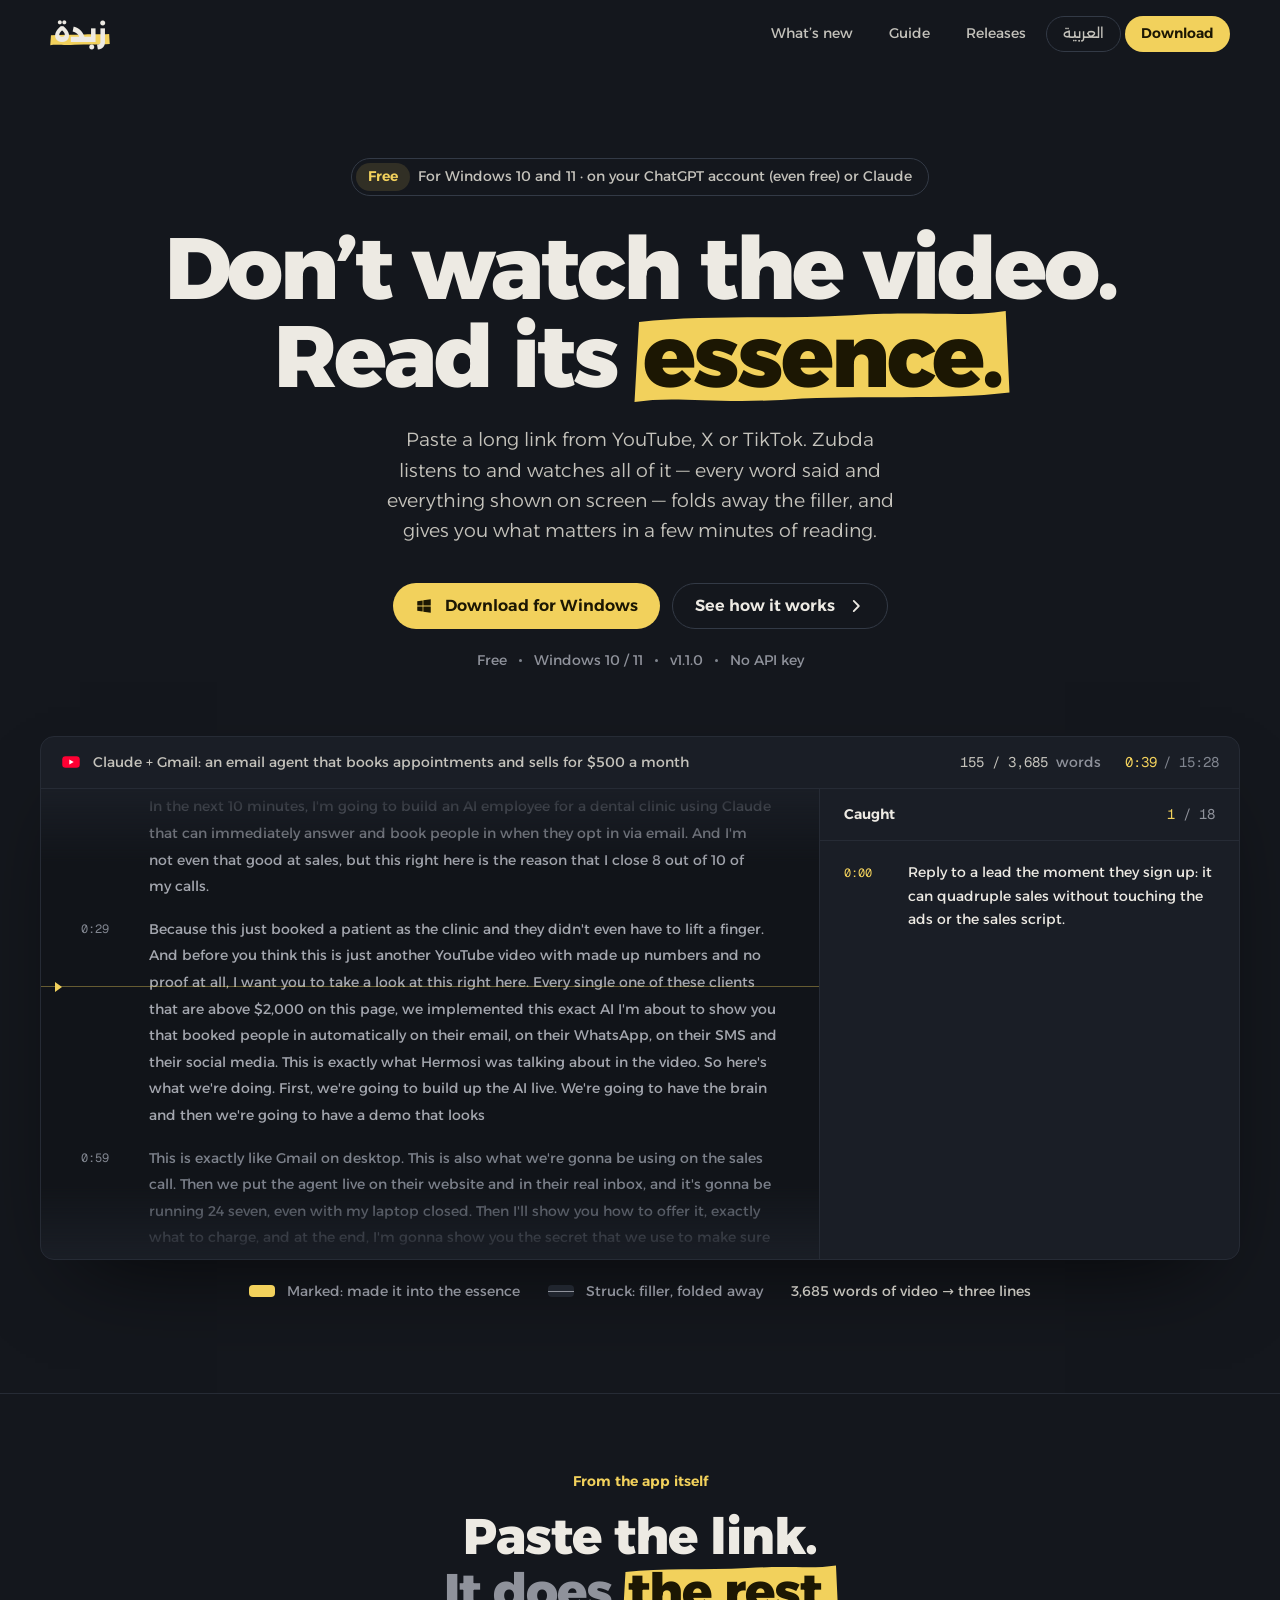
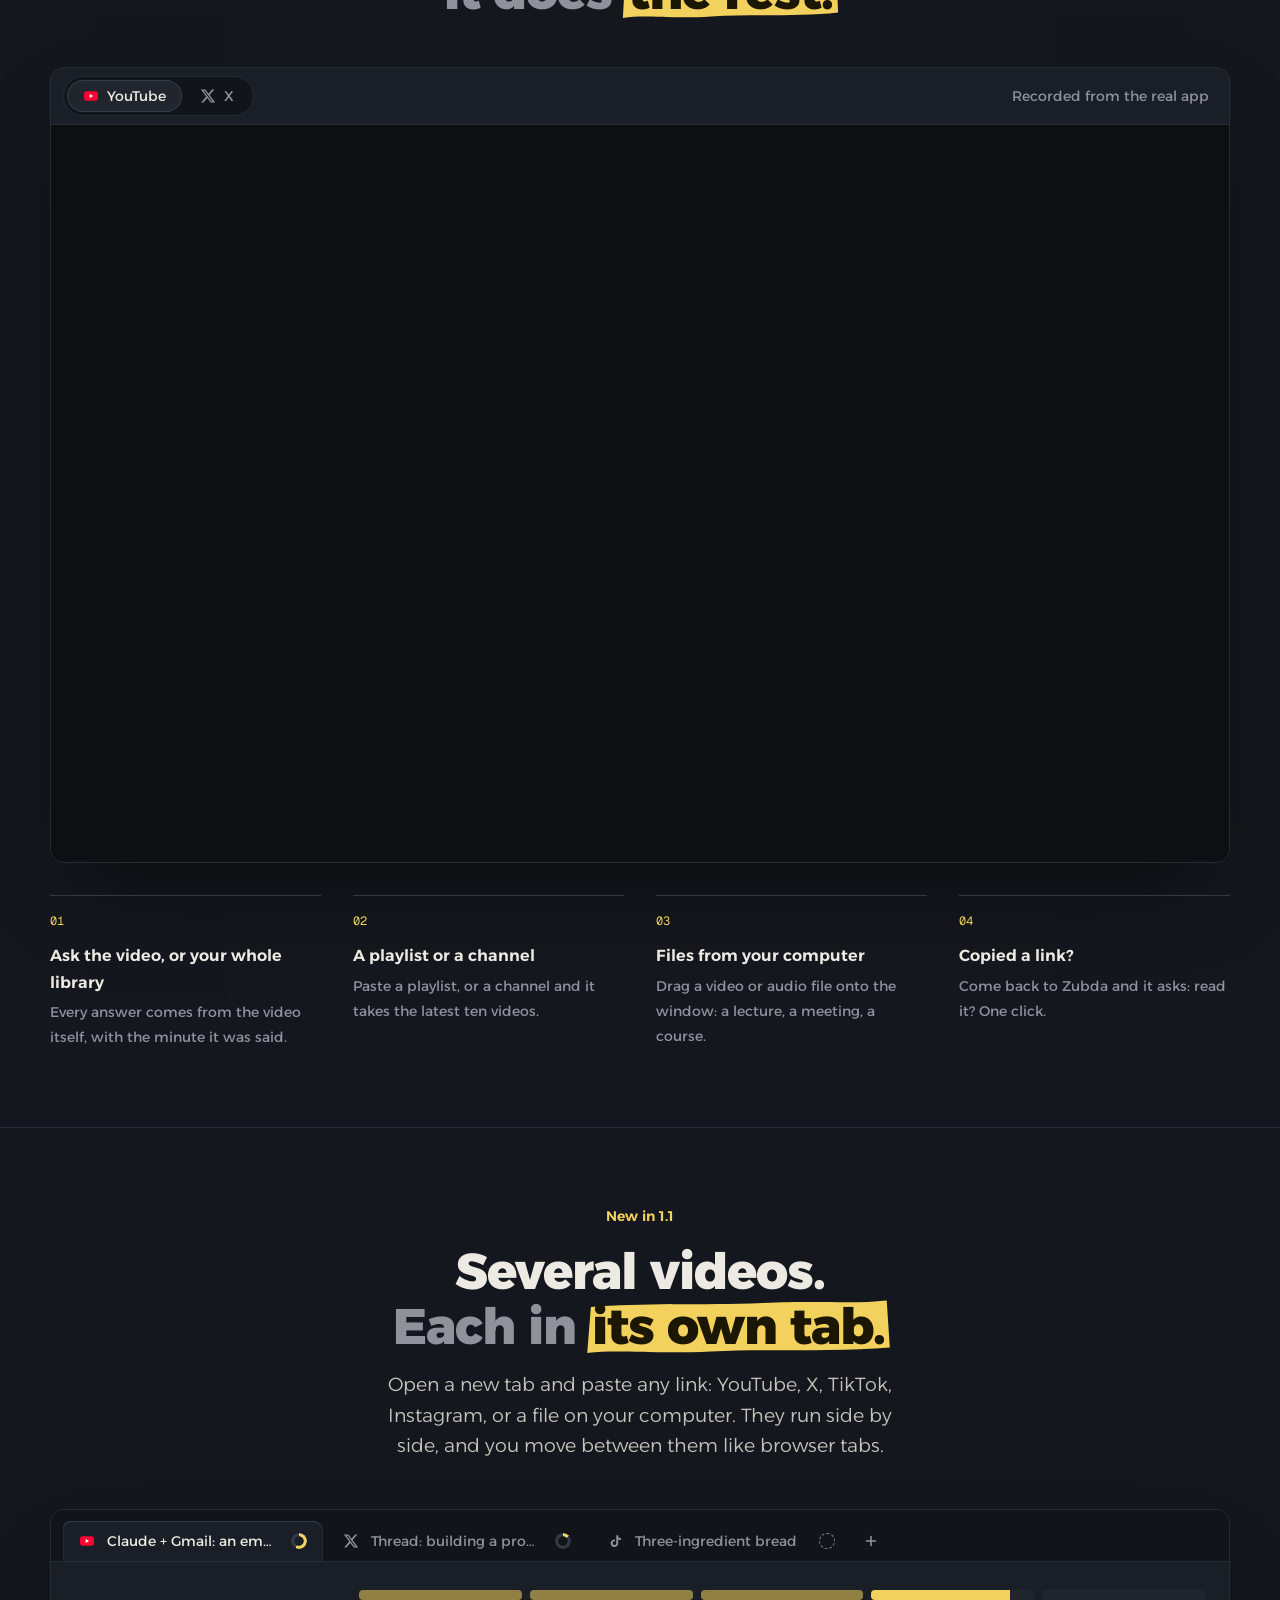
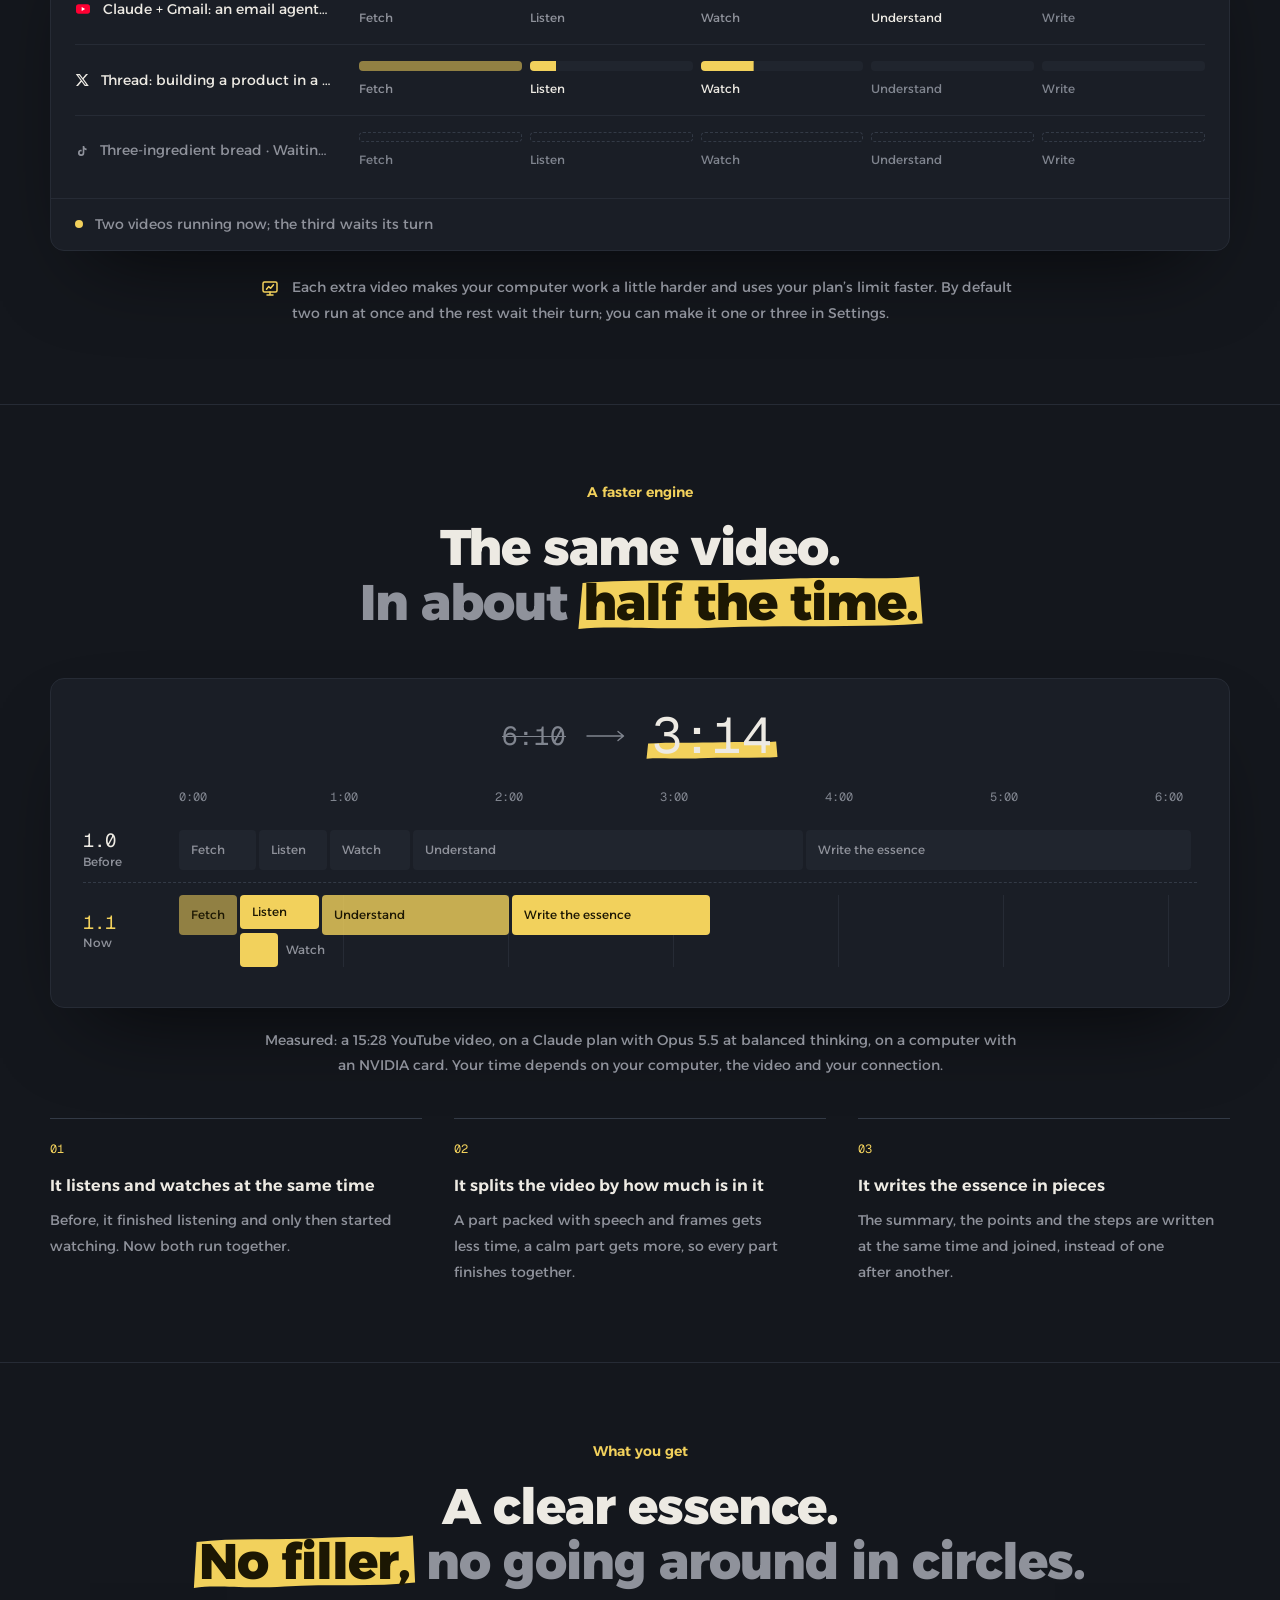
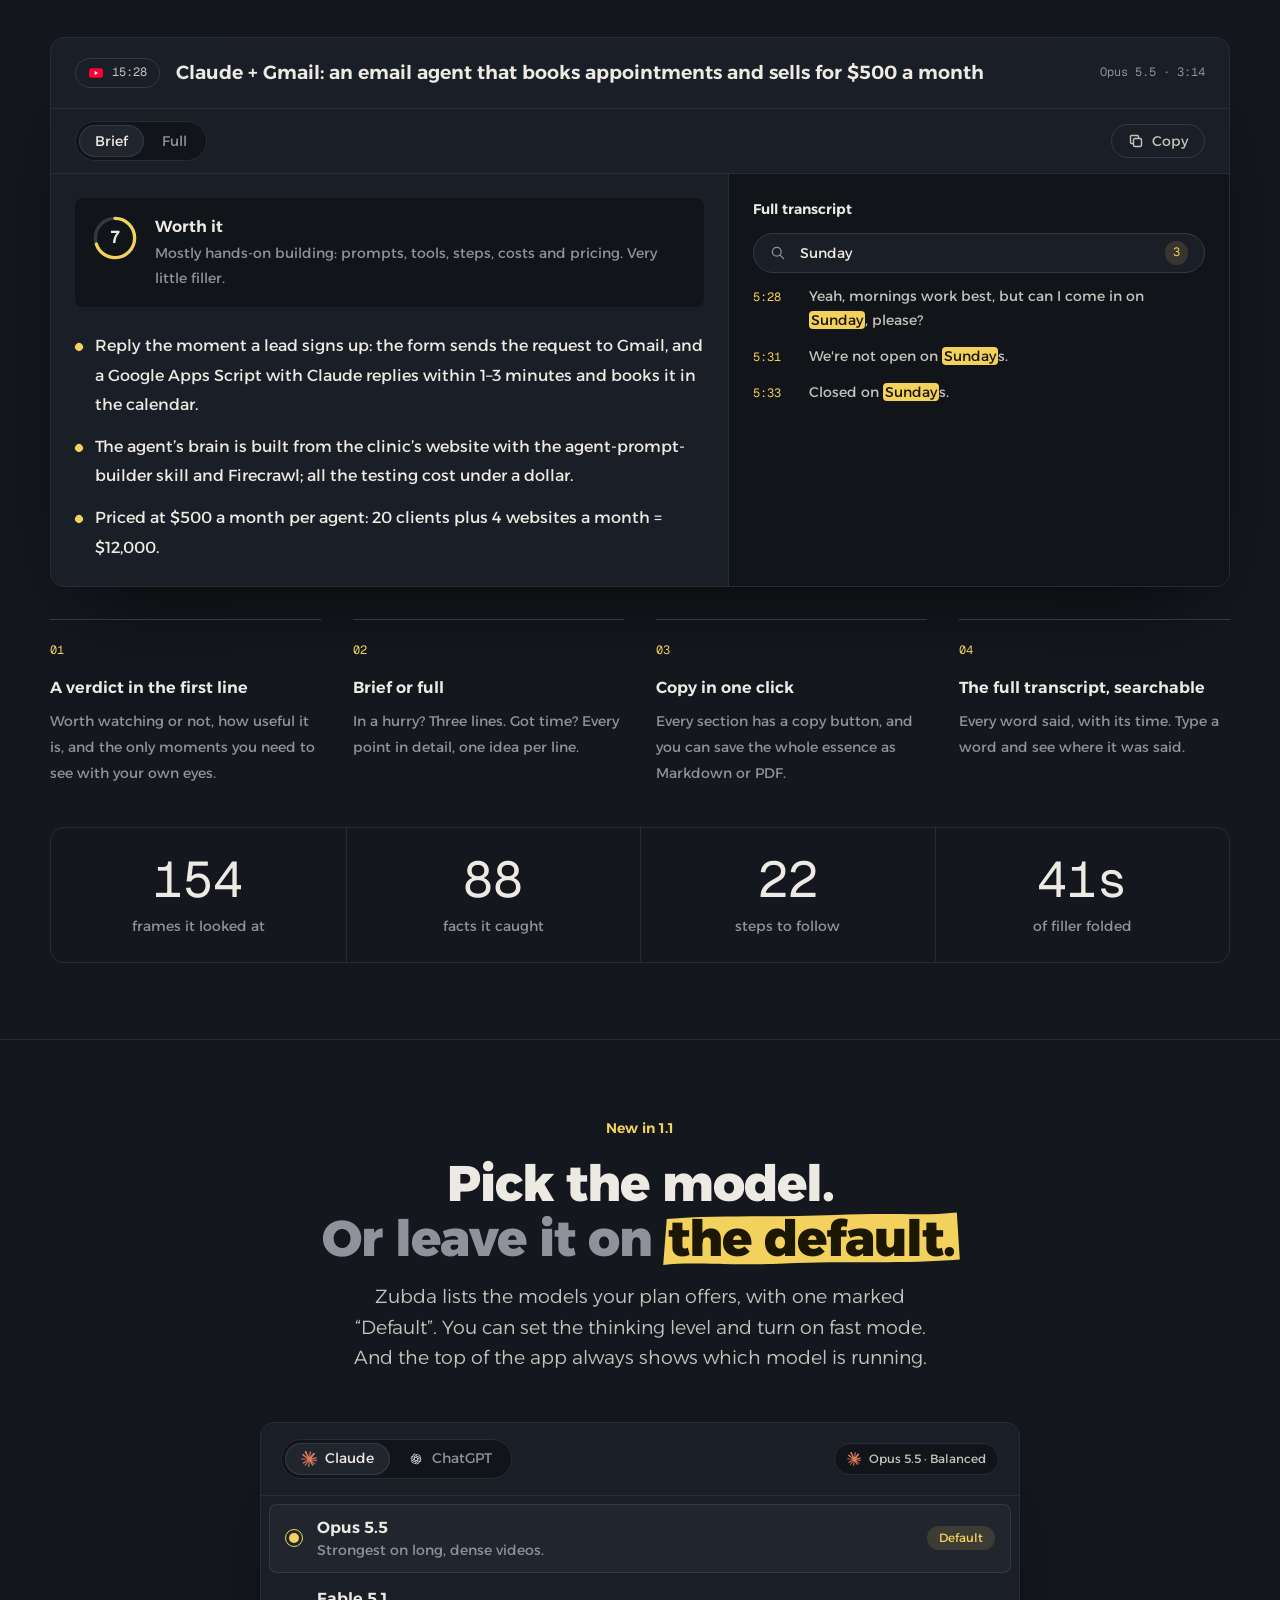
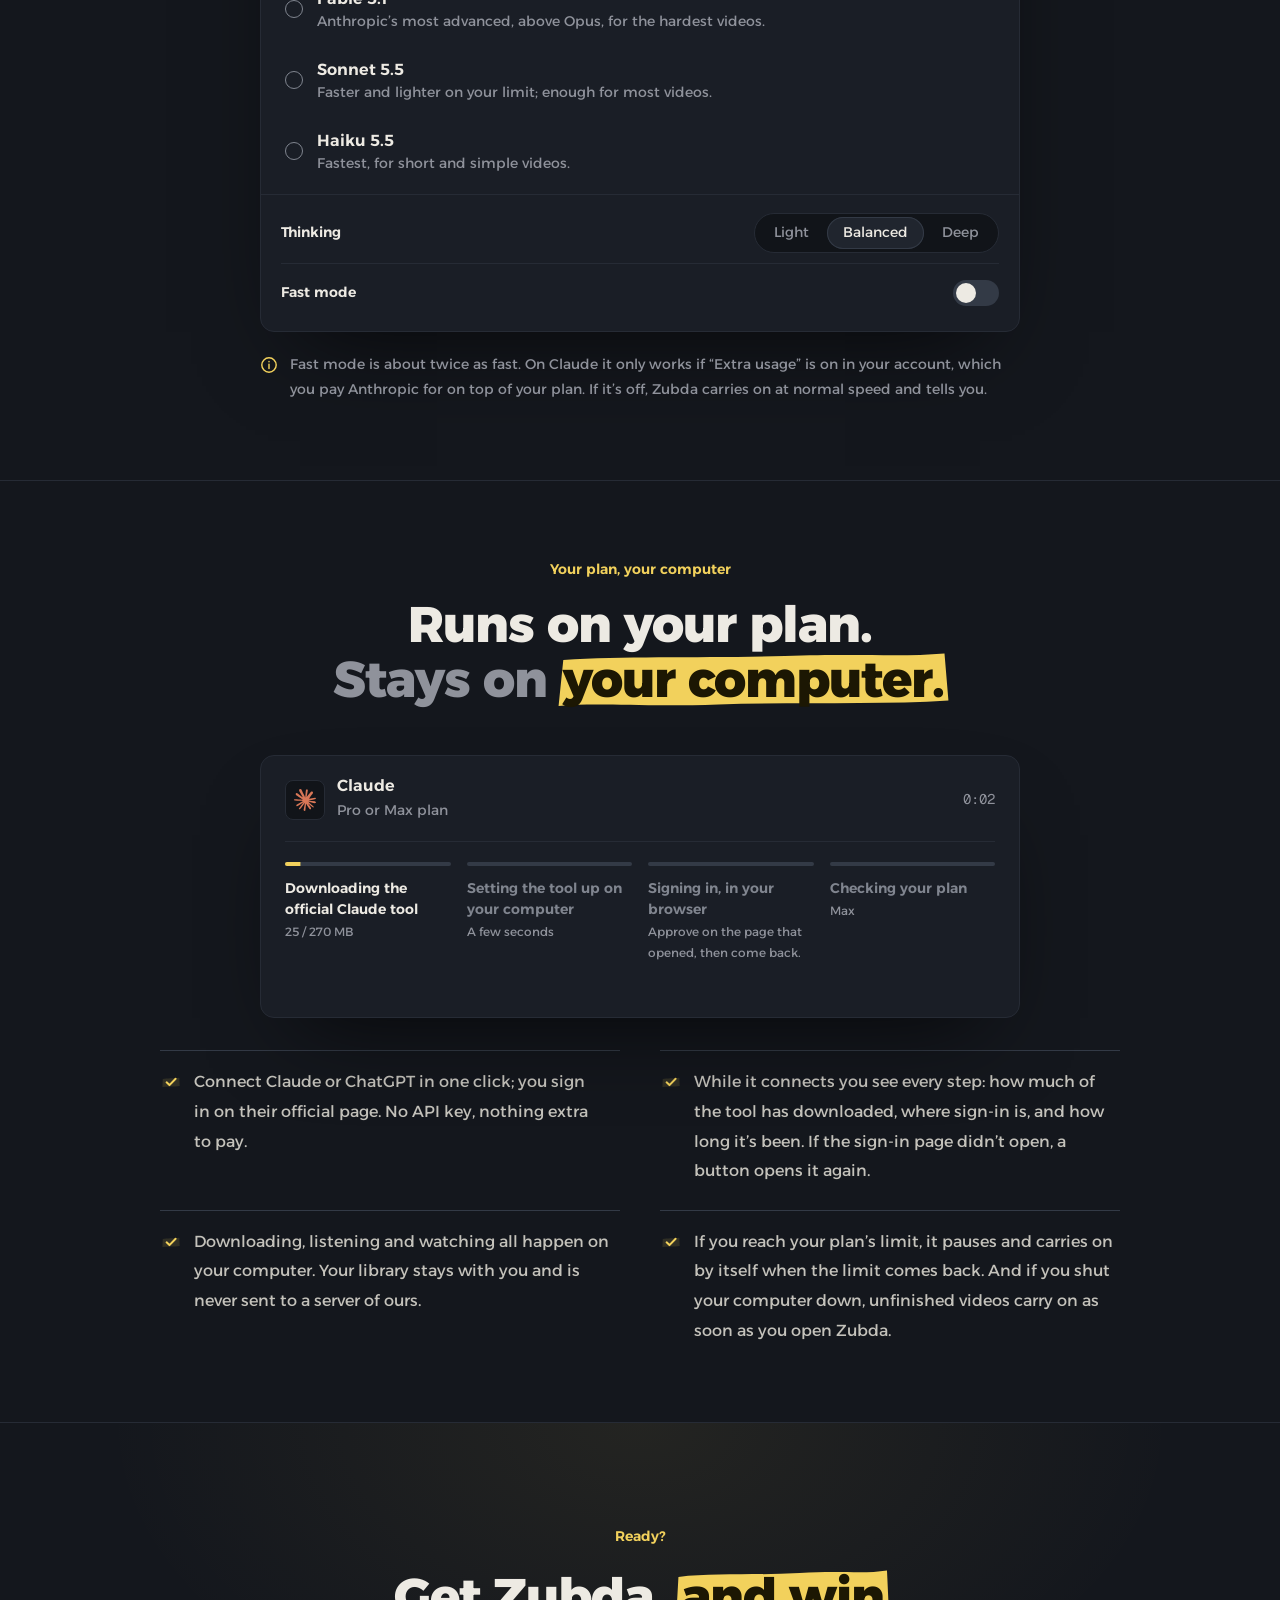
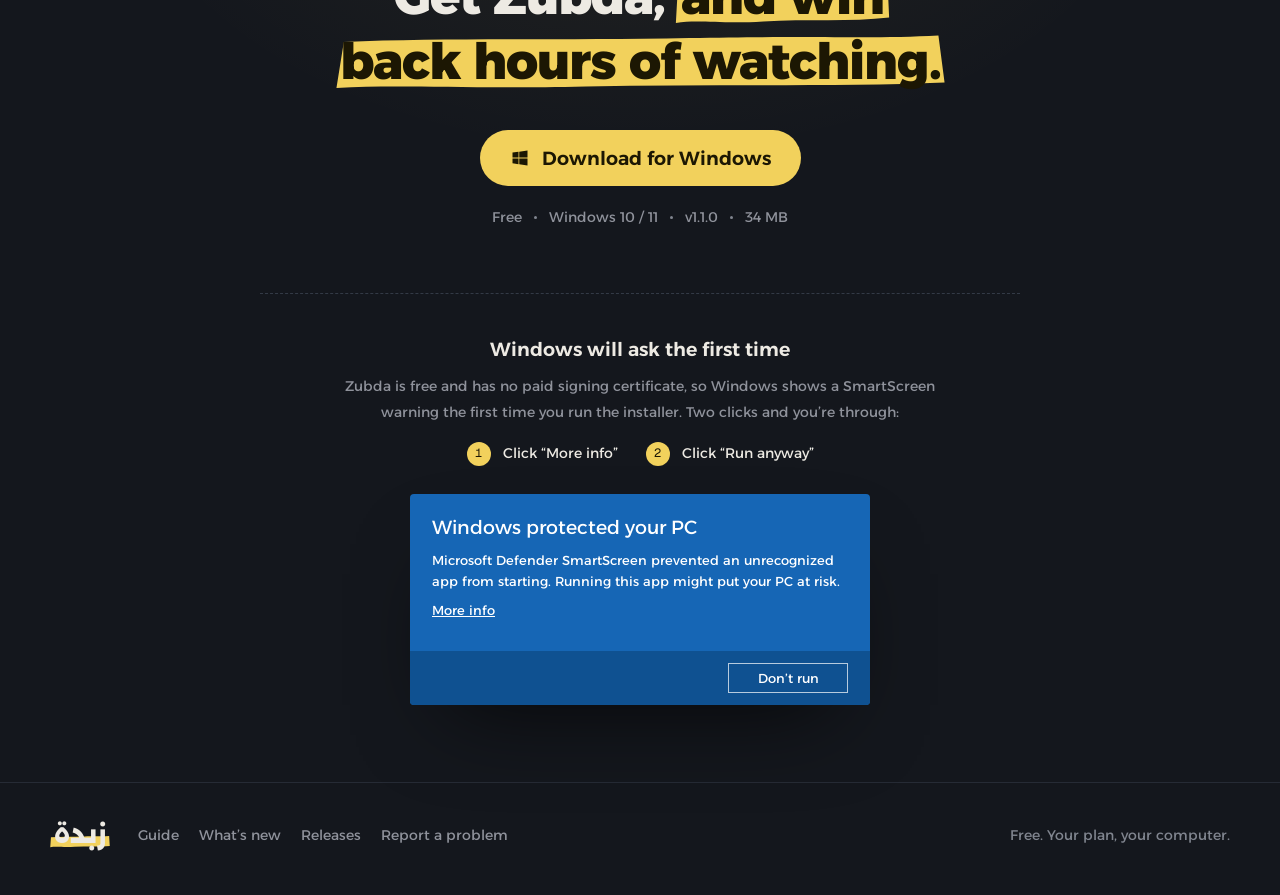
==== commit d216e4df: "Site: 1.3.1: updates come to you, «Upload a video» says what it does" ====
--- a/index.html
+++ b/index.html
@@ -13,8 +13,8 @@
   <meta property="og:url" content="https://abugiza.github.io/zubda/">
   <meta name="twitter:card" content="summary_large_image">
   <link rel="icon" href="assets/icon.svg" type="image/svg+xml">
-  <link rel="stylesheet" href="assets/fonts.css?v=3e0ece0">
-  <link rel="stylesheet" href="assets/site.css?v=3e0ece0">
+  <link rel="stylesheet" href="assets/fonts.css?v=8f95cdc">
+  <link rel="stylesheet" href="assets/site.css?v=8f95cdc">
 </head>
 <body data-page="home">
   <header class="nav" data-nav>
@@ -308,6 +308,6 @@
     </div>
   </footer>
 
-  <script type="module" src="assets/site.js?v=3e0ece0"></script>
+  <script type="module" src="assets/site.js?v=8f95cdc"></script>
 </body>
 </html>
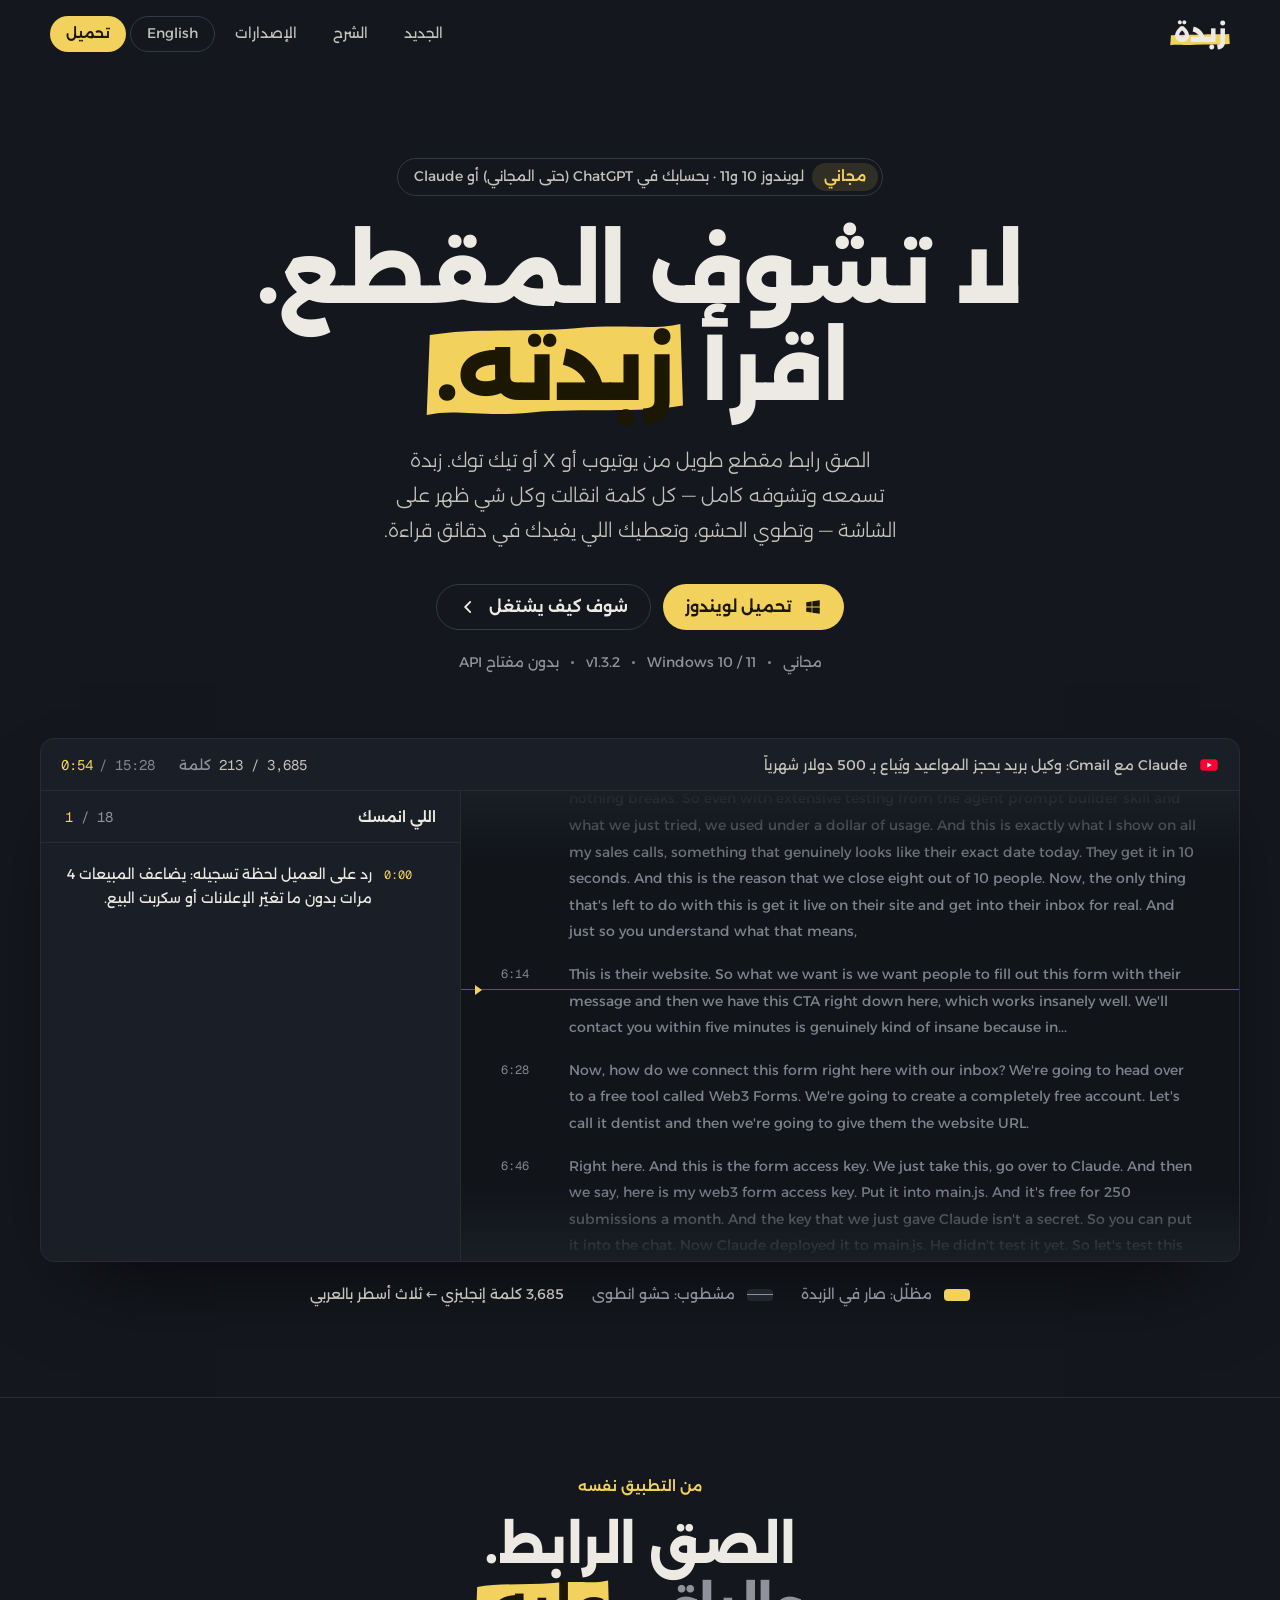
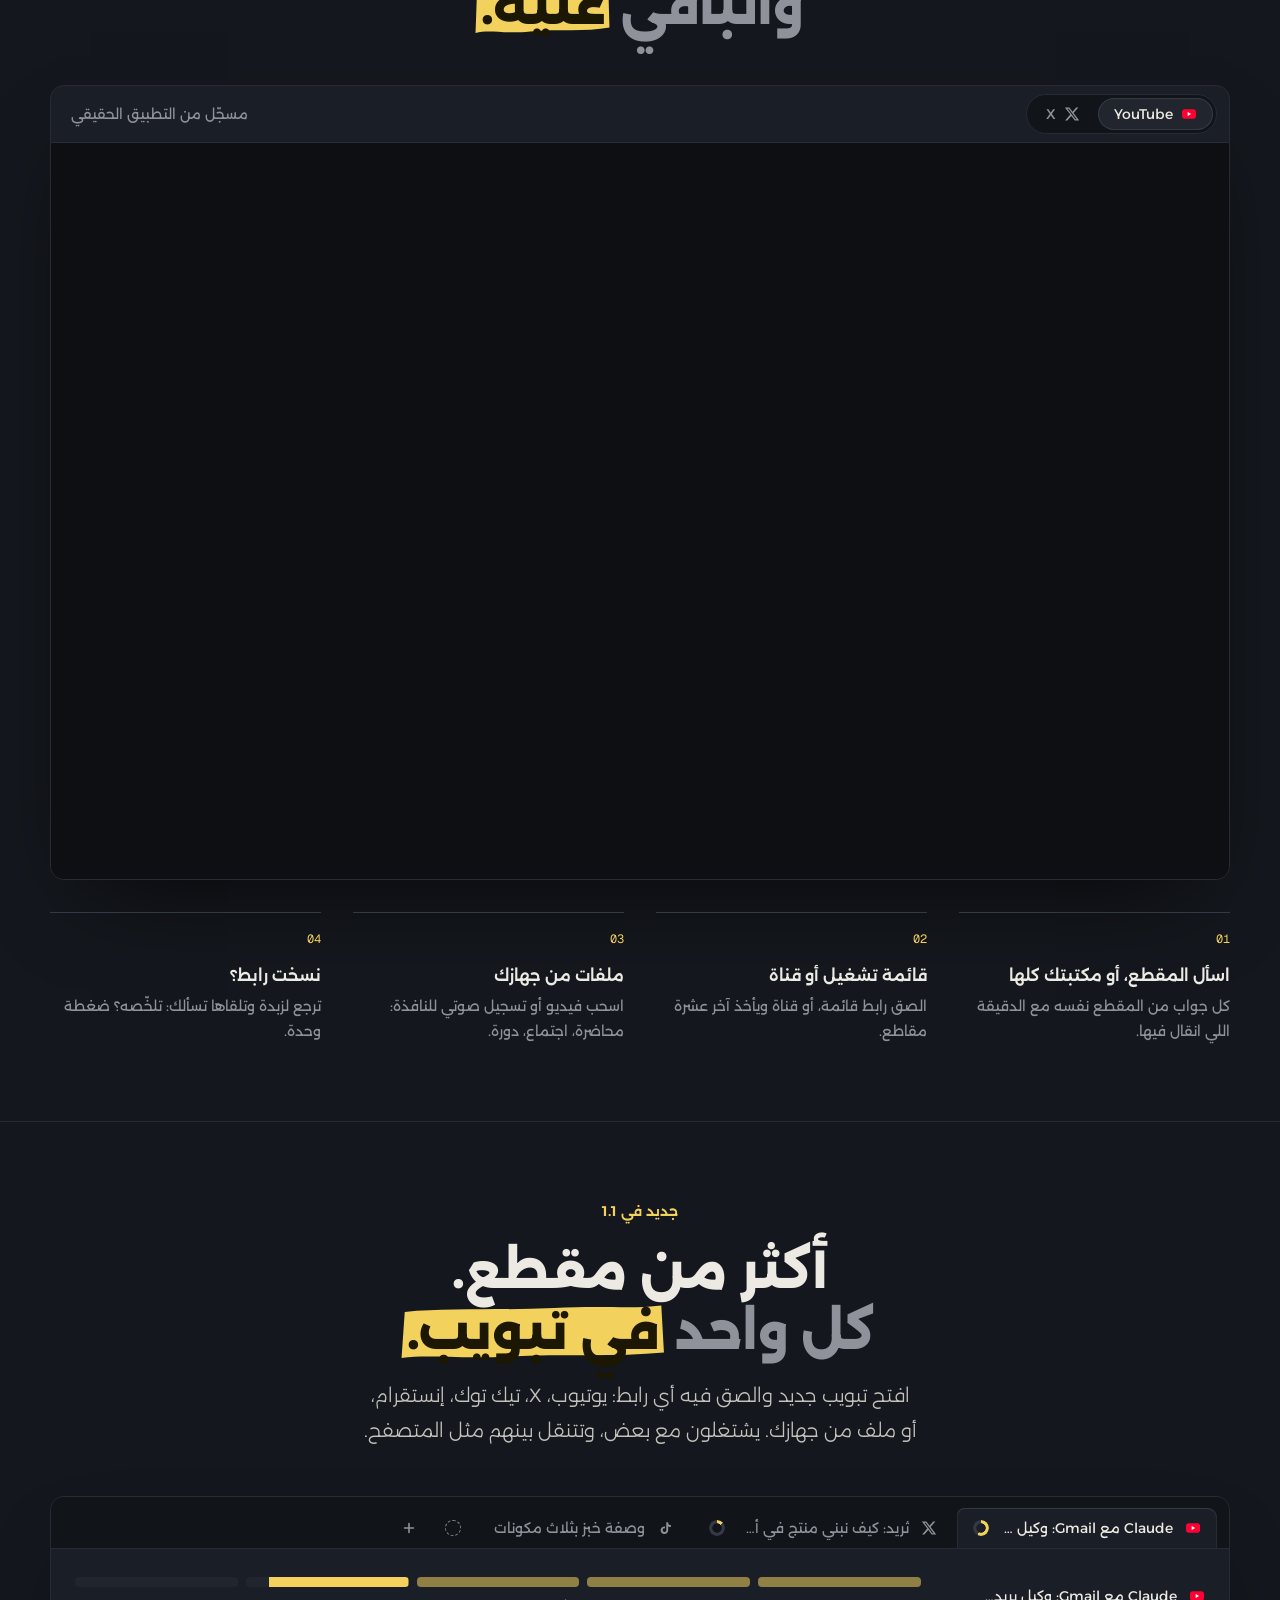
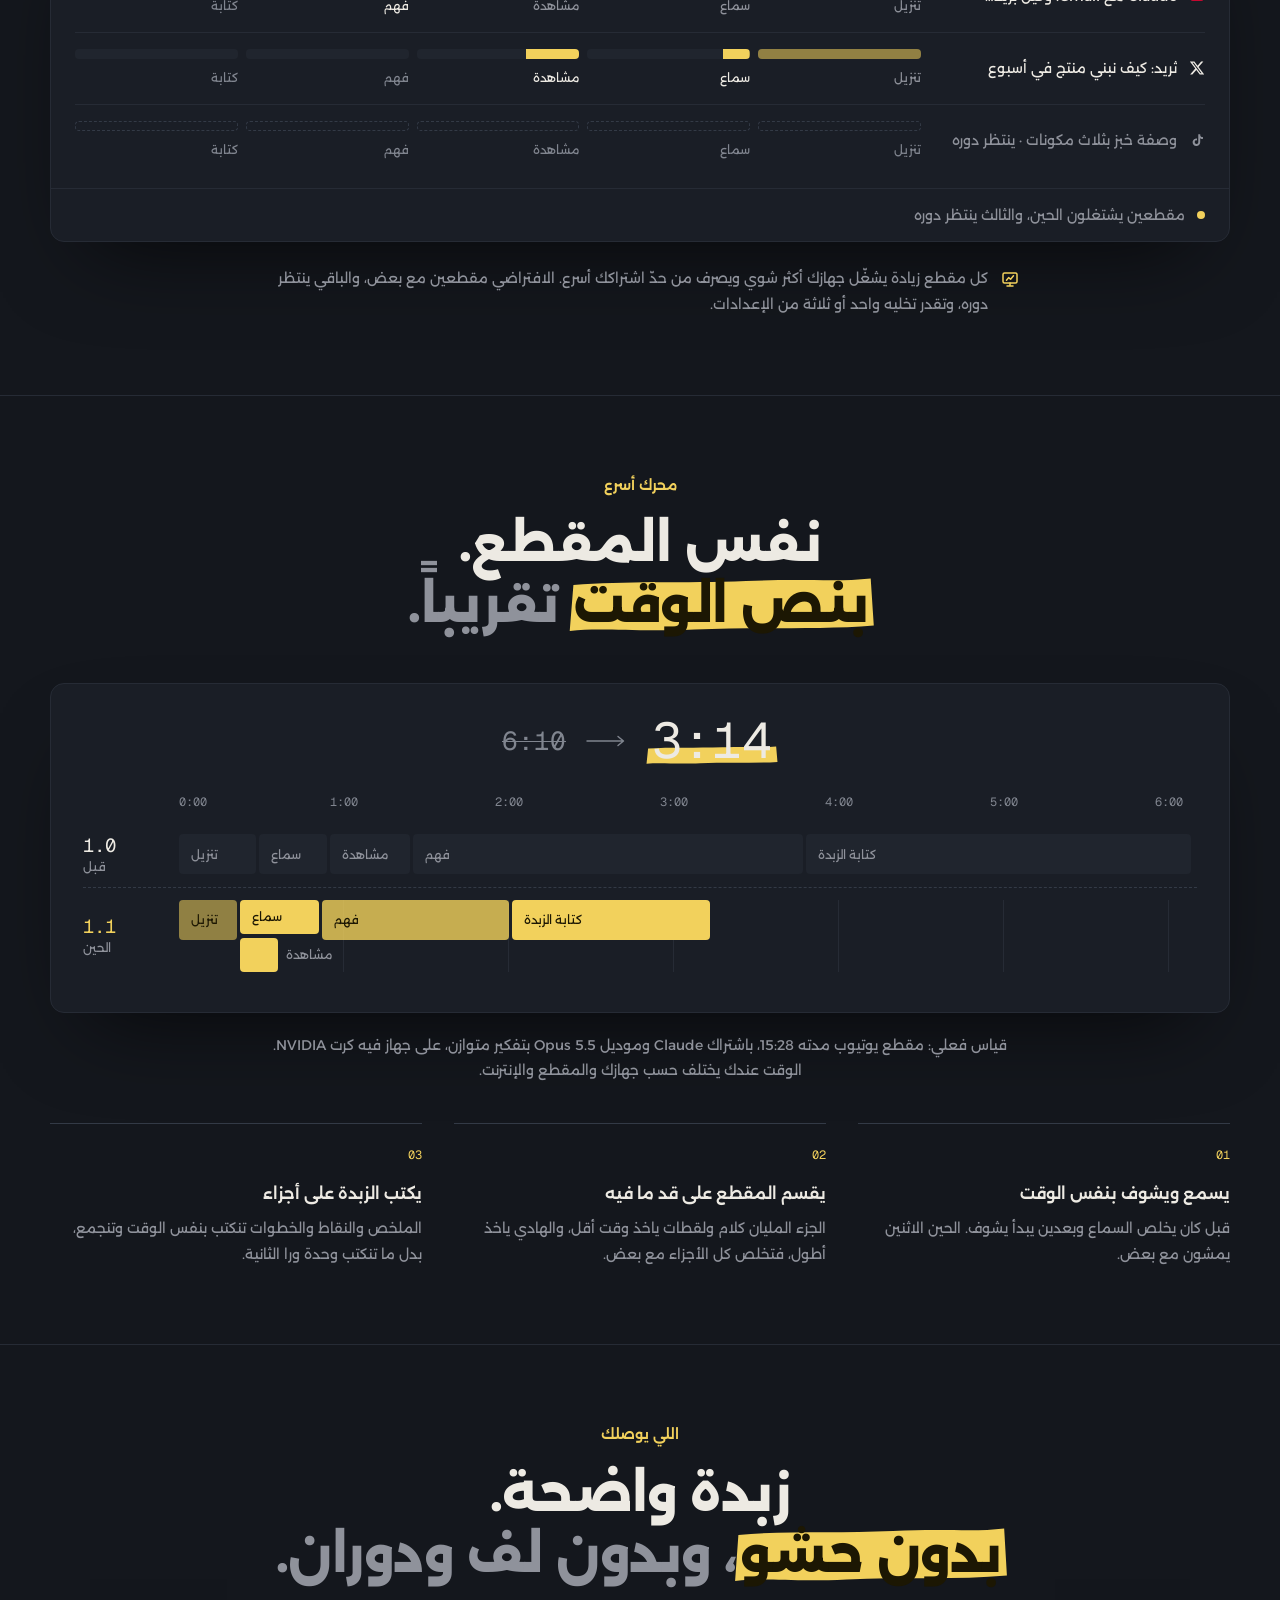
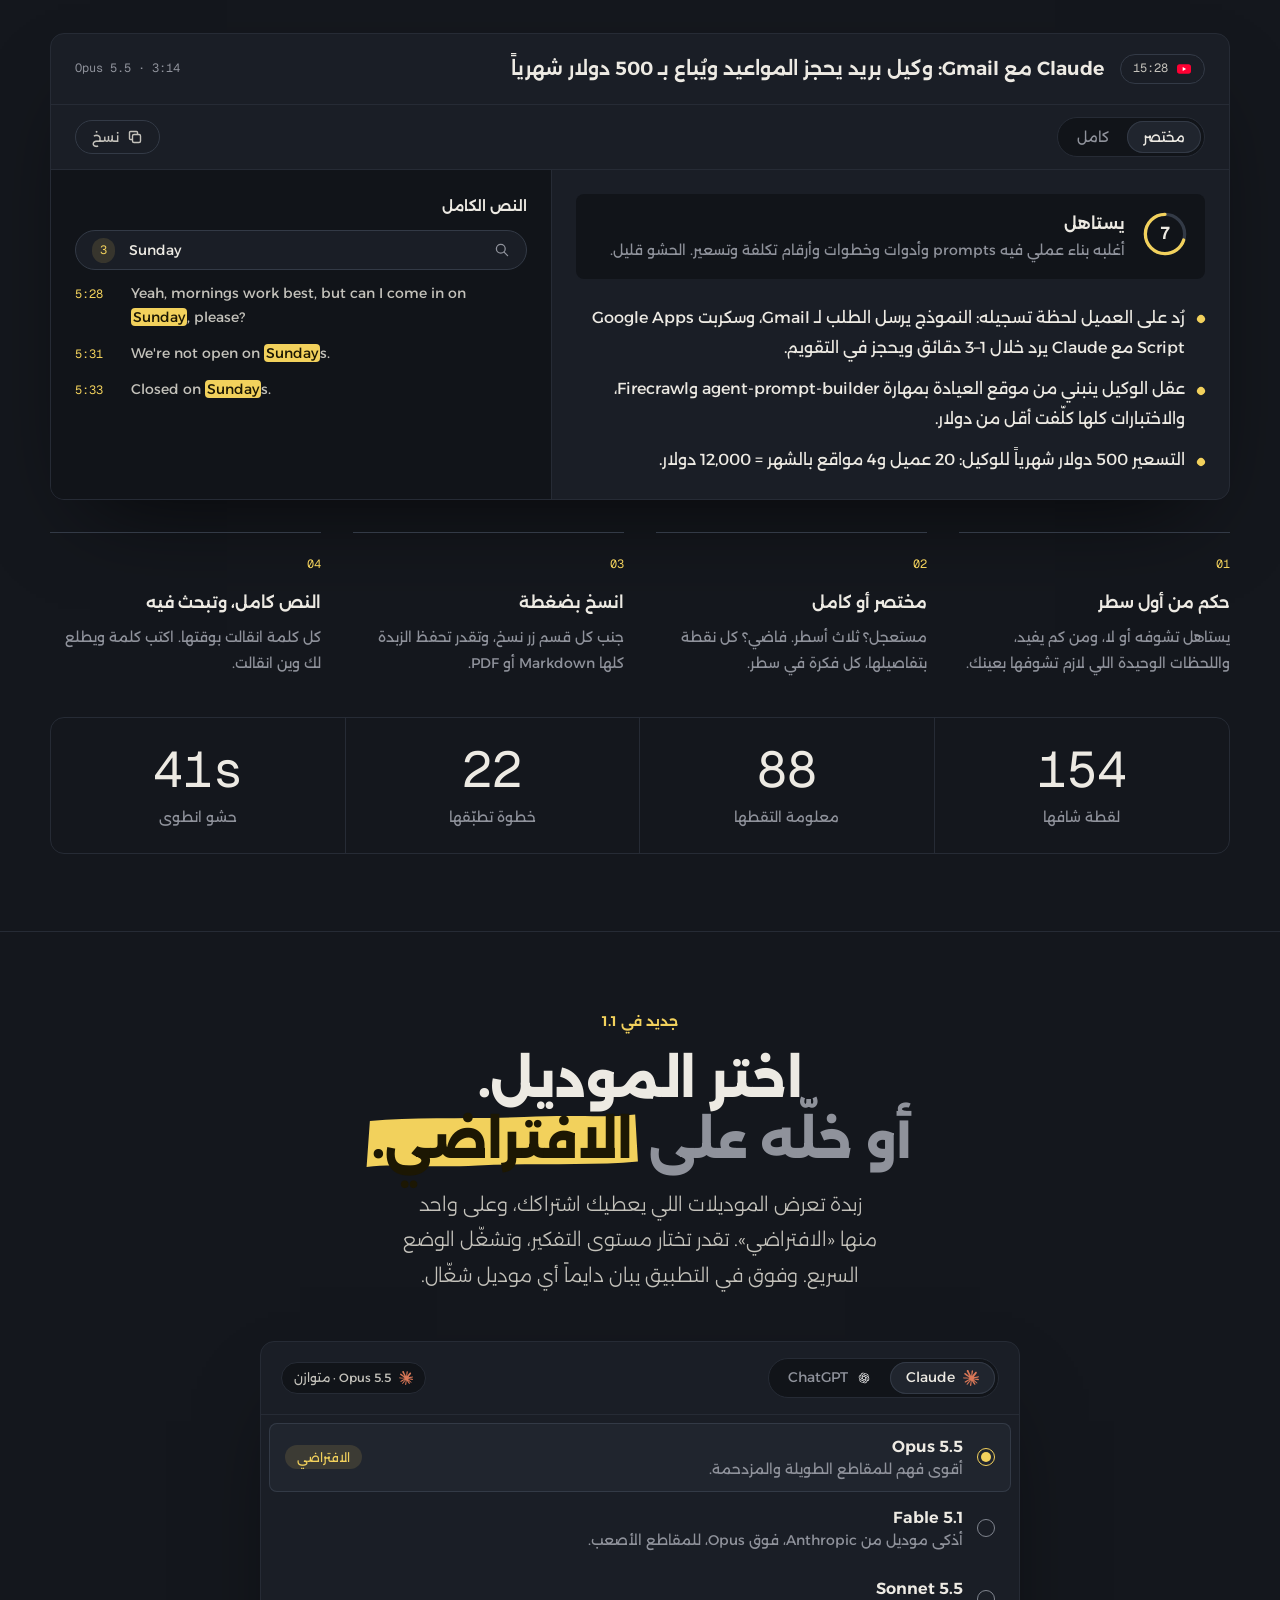
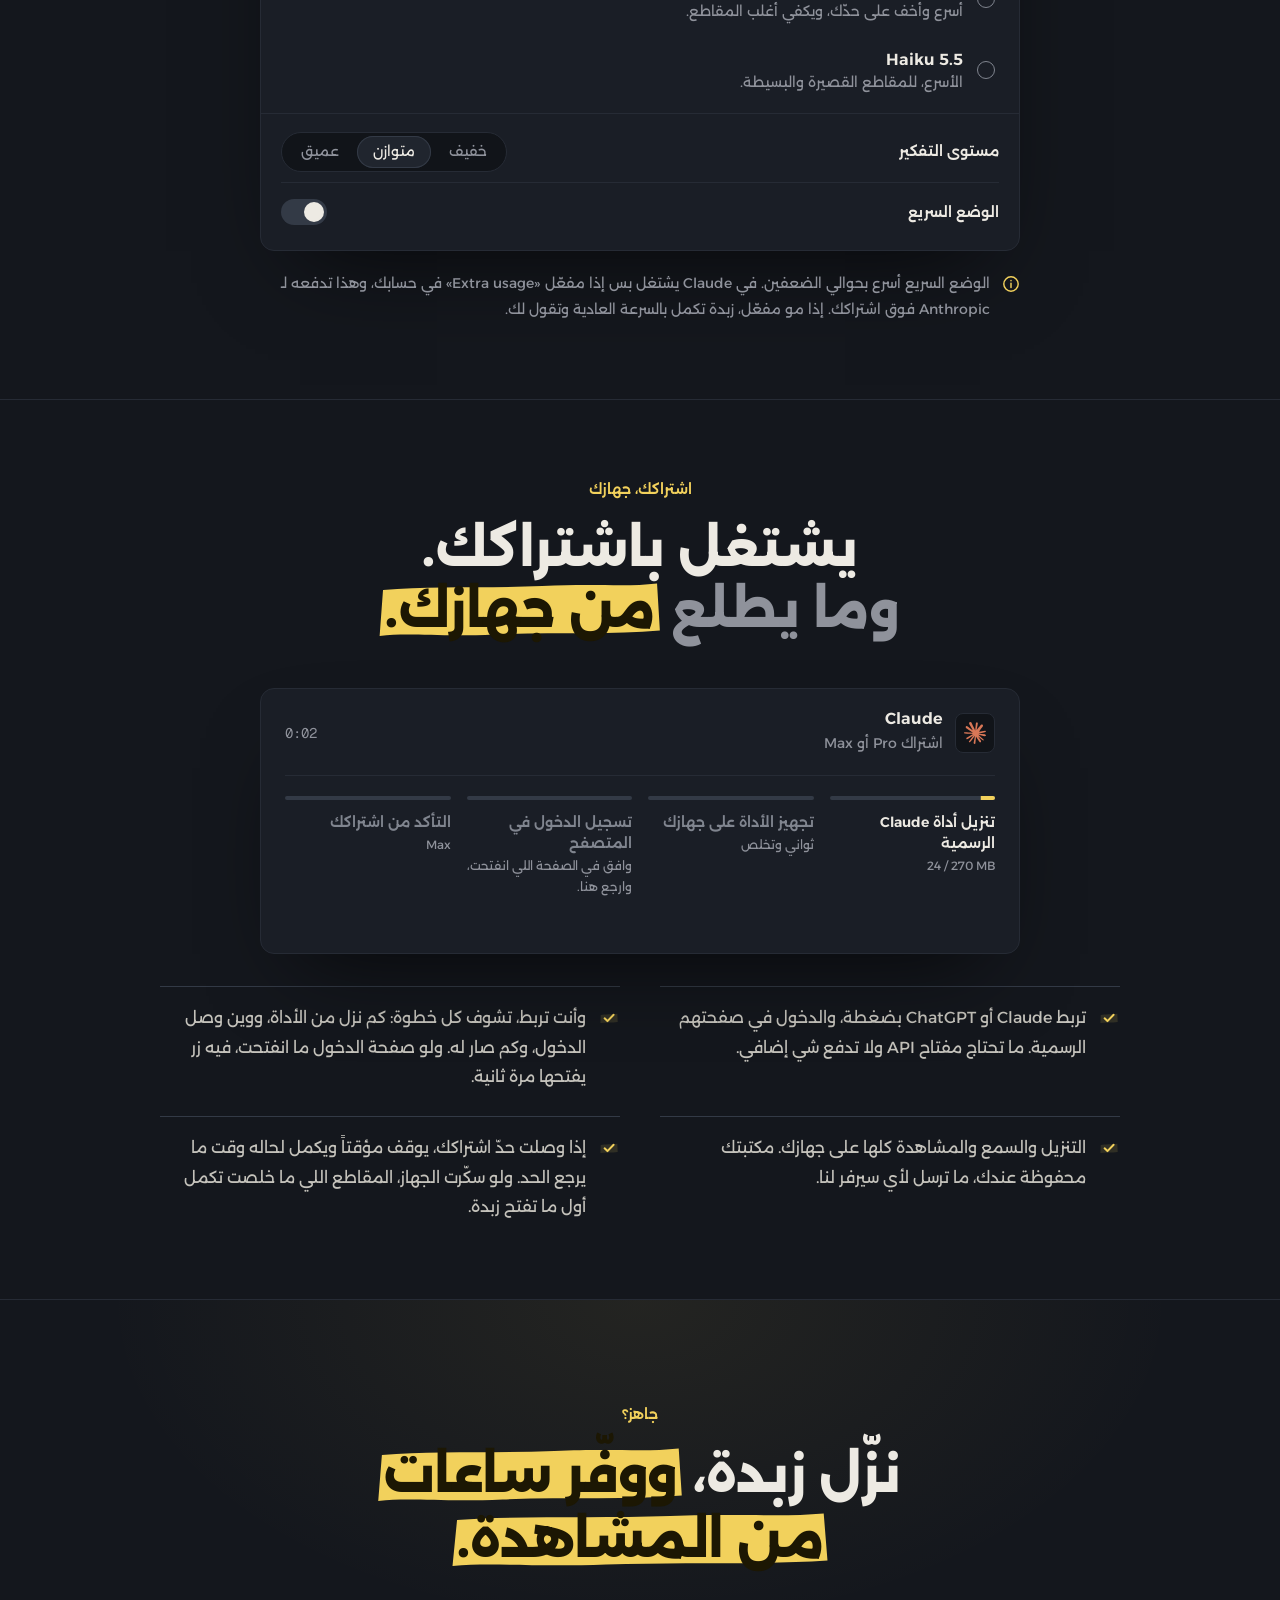
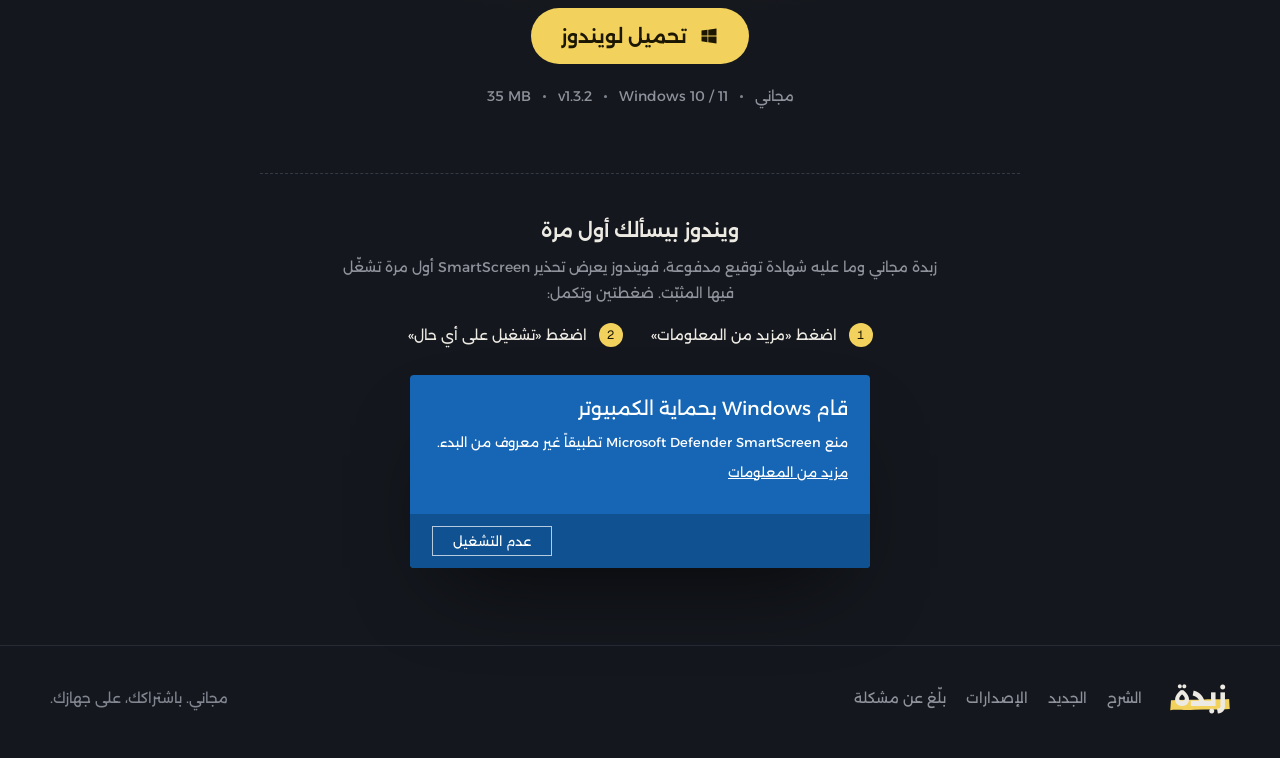
==== commit 98f8b659: "Site: 1.3.2: count installs, once per computer, and nothing else" ====
--- a/index.html
+++ b/index.html
@@ -1,20 +1,38 @@
 <!doctype html>
-<html lang="ar" dir="rtl">
+<html lang="ar" dir="rtl" data-page-lang="ar">
 <head>
   <meta charset="utf-8">
   <meta name="viewport" content="width=device-width, initial-scale=1, viewport-fit=cover">
   <meta name="color-scheme" content="dark">
   <meta name="theme-color" content="#14171d">
-  <title>زبدة — لا تشوف المقطع، اقرأ زبدته</title>
-  <meta name="description" content="تطبيق ويندوز مجاني: الصق رابط مقطع من يوتيوب أو X أو تيك توك، ويسمعه ويشوفه كامل ويعطيك زبدته في دقائق قراءة — بحسابك في ChatGPT (حتى المجاني) أو Claude.">
-  <meta property="og:title" content="زبدة — لا تشوف المقطع، اقرأ زبدته">
-  <meta property="og:description" content="ربع ساعة مقطع، 3,685 كلمة، تنقرأ في ثلاث أسطر. أكثر من مقطع مع بعض، بالموديل اللي تختاره. مجاني لويندوز، بحسابك في ChatGPT (حتى المجاني) أو Claude.">
+  <title>زبدة — تلخيص مقاطع يوتيوب وX وتيك توك بالذكاء الاصطناعي</title>
+  <meta name="description" content="تطبيق ويندوز مجاني يلخّص أي مقطع يوتيوب أو X أو تيك توك: يسمعه ويشوفه كامل ويعطيك زبدته في دقائق، بحسابك في ChatGPT أو Claude.">
+  <meta name="robots" content="index, follow, max-image-preview:large">
+  <link rel="canonical" href="https://abugiza.github.io/zubda/">
+  <link rel="alternate" hreflang="ar" href="https://abugiza.github.io/zubda/">
+  <link rel="alternate" hreflang="en" href="https://abugiza.github.io/zubda/en/">
+  <link rel="alternate" hreflang="x-default" href="https://abugiza.github.io/zubda/en/">
+  <link rel="sitemap" type="application/xml" href="https://abugiza.github.io/zubda/sitemap.xml">
+  <meta property="og:type" content="website">
+  <meta property="og:site_name" content="زبدة">
+  <meta property="og:title" content="زبدة — تلخيص مقاطع يوتيوب وX وتيك توك بالذكاء الاصطناعي">
+  <meta property="og:description" content="تطبيق ويندوز مجاني يلخّص أي مقطع يوتيوب أو X أو تيك توك: يسمعه ويشوفه كامل ويعطيك زبدته في دقائق، بحسابك في ChatGPT أو Claude.">
+  <meta property="og:url" content="https://abugiza.github.io/zubda/">
+  <meta property="og:locale" content="ar_SA">
+  <meta property="og:locale:alternate" content="en_US">
   <meta property="og:image" content="https://abugiza.github.io/zubda/assets/og.png">
-  <meta property="og:url" content="https://abugiza.github.io/zubda/">
+  <meta property="og:image:width" content="1200">
+  <meta property="og:image:height" content="630">
+  <meta property="og:image:alt" content="زبدة — لا تشوف المقطع، اقرأ زبدته">
   <meta name="twitter:card" content="summary_large_image">
+  <meta name="twitter:title" content="زبدة — تلخيص مقاطع يوتيوب وX وتيك توك بالذكاء الاصطناعي">
+  <meta name="twitter:description" content="تطبيق ويندوز مجاني يلخّص أي مقطع يوتيوب أو X أو تيك توك: يسمعه ويشوفه كامل ويعطيك زبدته في دقائق، بحسابك في ChatGPT أو Claude.">
+  <meta name="twitter:image" content="https://abugiza.github.io/zubda/assets/og.png">
+  <meta name="twitter:image:alt" content="زبدة — لا تشوف المقطع، اقرأ زبدته">
+  <script type="application/ld+json">{"@context":"https://schema.org","@graph":[{"@type":"WebSite","@id":"https://abugiza.github.io/zubda/#website","url":"https://abugiza.github.io/zubda/","name":"Zubda","alternateName":"زبدة","inLanguage":["ar","en"]},{"@type":"SoftwareApplication","@id":"https://abugiza.github.io/zubda/#app","name":"زبدة","alternateName":"Zubda","description":"تطبيق ويندوز مجاني يلخّص أي مقطع يوتيوب أو X أو تيك توك: يسمعه ويشوفه كامل ويعطيك زبدته في دقائق، بحسابك في ChatGPT أو Claude.","url":"https://abugiza.github.io/zubda/","applicationCategory":"MultimediaApplication","applicationSubCategory":"تلخيص المقاطع","operatingSystem":"Windows 10, Windows 11","downloadUrl":"https://github.com/ABUGIZA/zubda/releases/latest/download/Zubda-Setup.exe","installUrl":"https://github.com/ABUGIZA/zubda/releases/latest/download/Zubda-Setup.exe","image":"https://abugiza.github.io/zubda/assets/og.png","screenshot":"https://abugiza.github.io/zubda/assets/og.png","inLanguage":["ar","en"],"isAccessibleForFree":true,"offers":{"@type":"Offer","price":"0","priceCurrency":"USD"},"releaseNotes":"https://abugiza.github.io/zubda/new.html","author":{"@type":"Person","name":"ABUGIZA","url":"https://github.com/ABUGIZA"},"softwareVersion":"1.3.2","datePublished":"2026-10-26","fileSize":"35 MB"}]}</script>
   <link rel="icon" href="assets/icon.svg" type="image/svg+xml">
-  <link rel="stylesheet" href="assets/fonts.css?v=8f95cdc">
-  <link rel="stylesheet" href="assets/site.css?v=8f95cdc">
+  <link rel="stylesheet" href="assets/fonts.css?v=5c13f02">
+  <link rel="stylesheet" href="assets/site.css?v=5c13f02">
 </head>
 <body data-page="home">
   <header class="nav" data-nav>
@@ -24,7 +42,7 @@
         <a href="new.html" data-t="nav_new" class="hide-sm" data-here="new">الجديد</a>
         <a href="docs.html" data-t="nav_docs" class="hide-sm" data-here="docs">الشرح</a>
         <a href="https://github.com/ABUGIZA/zubda/releases" data-t="nav_releases" class="hide-sm">الإصدارات</a>
-        <button class="lang" type="button" data-lang>English</button>
+        <a class="lang" href="https://abugiza.github.io/zubda/en/" hreflang="en" lang="en" data-lang>English</a>
         <a class="btn primary small" href="https://github.com/ABUGIZA/zubda/releases/latest/download/Zubda-Setup.exe" data-t="nav_get">تحميل</a>
       </nav>
     </div>
@@ -40,7 +58,7 @@
           <a class="btn primary" href="https://github.com/ABUGIZA/zubda/releases/latest/download/Zubda-Setup.exe"><svg viewBox="0 0 24 24" aria-hidden="true"><path fill="currentColor" d="M3 5.5 10.2 4.5v6.9H3Zm8.1-1.1L21 3v8.4h-9.9ZM3 12.5h7.2v6.9L3 18.4Zm8.1 0H21V21l-9.9-1.4Z"/></svg><span data-t="get_win">تحميل لويندوز</span></a>
           <a class="btn ghost" href="docs.html"><span data-t="how">شوف كيف يشتغل</span><svg class="chev" viewBox="0 0 16 16" fill="none" stroke="currentColor" stroke-width="1.6" stroke-linecap="round" stroke-linejoin="round" aria-hidden="true"><path d="M10 3.5 5.5 8l4.5 4.5"/></svg></a>
         </div>
-        <div class="spec"><span data-t="spec1">مجاني</span><span>Windows 10 / 11</span><span><bdi class="ver" dir="ltr">v1.1.0</bdi></span><span data-t="spec4">بدون مفتاح API</span></div>
+        <div class="spec"><span data-t="spec1">مجاني</span><span>Windows 10 / 11</span><span><bdi class="ver" dir="ltr">v1.3.2</bdi></span><span data-t="spec4">بدون مفتاح API</span></div>
       </div>
     </div>
 
@@ -118,7 +136,7 @@
             <span class="wt-add"><svg viewBox="0 0 16 16" fill="none" stroke="currentColor" stroke-width="1.6" stroke-linecap="round"><path d="M8 3.5v9M3.5 8h9"/></svg></span>
           </div>
           <div class="lanes" id="lanes"></div>
-          <div class="win-foot"><span class="wf-dot"></span><span id="tabnote">مقطعين يشتغلون الحين، والثالث ينتظر دوره</span></div>
+          <div class="win-foot"><span class="wf-dot"></span><span id="tabnote" data-t="tw_note">مقطعين يشتغلون الحين، والثالث ينتظر دوره</span></div>
         </div>
         <p class="load rv"><svg viewBox="0 0 20 20" fill="none" stroke="currentColor" stroke-width="1.5" stroke-linecap="round" stroke-linejoin="round" aria-hidden="true"><rect x="3" y="4" width="14" height="10" rx="1.5"/><path d="M7 17h6M10 14v3"/><path d="M6.5 11.2 8.6 8.6l2 1.6 2.9-3.4"/></svg><span data-t="tabs_load">كل مقطع زيادة يشغّل جهازك أكثر شوي ويصرف من حدّ اشتراكك أسرع. الافتراضي مقطعين مع بعض، والباقي ينتظر دوره، وتقدر تخليه واحد أو ثلاثة من الإعدادات.</span></p>
       </div>
@@ -274,7 +292,7 @@
         <div class="ctas rv">
           <a class="btn primary big" href="https://github.com/ABUGIZA/zubda/releases/latest/download/Zubda-Setup.exe"><svg viewBox="0 0 24 24" aria-hidden="true"><path fill="currentColor" d="M3 5.5 10.2 4.5v6.9H3Zm8.1-1.1L21 3v8.4h-9.9ZM3 12.5h7.2v6.9L3 18.4Zm8.1 0H21V21l-9.9-1.4Z"/></svg><span data-t="get_win">تحميل لويندوز</span></a>
         </div>
-        <div class="spec rv"><span data-t="spec1">مجاني</span><span>Windows 10 / 11</span><span><bdi class="ver" dir="ltr">v1.1.0</bdi></span><span><bdi data-t="size" dir="ltr">34 MB</bdi></span></div>
+        <div class="spec rv"><span data-t="spec1">مجاني</span><span>Windows 10 / 11</span><span><bdi class="ver" dir="ltr">v1.3.2</bdi></span><span><bdi data-t="size" dir="ltr">35 MB</bdi></span></div>
         <div class="smart rv">
           <div class="smart-t">
             <h3 data-t="ss_h">ويندوز بيسألك أول مرة</h3>
@@ -308,6 +326,6 @@
     </div>
   </footer>
 
-  <script type="module" src="assets/site.js?v=8f95cdc"></script>
+  <script type="module" src="assets/site.js?v=5c13f02"></script>
 </body>
 </html>
--- a/assets/site.css
+++ b/assets/site.css
@@ -147,6 +147,12 @@
 [lang="en"] .lede { line-height: 1.6; }
 .rv { opacity: 0; transform: translateY(18px); transition: opacity .7s var(--ease), transform .7s var(--ease); }
 .rv.in { opacity: 1; transform: none; }
+/* the first screen rises with the page itself, not after the scripts load: the same motion, played by CSS */
+.hero .rv { animation: rv-in .6s var(--ease) both; }
+.hero .rv:nth-child(2) { animation-delay: .05s; }
+.hero .rv:nth-child(3) { animation-delay: .1s; }
+.hero .rv:nth-child(n+4) { animation-delay: .15s; }
+@keyframes rv-in { from { opacity: 0; transform: translateY(18px); } to { opacity: 1; transform: none; } }
 
 .seg { display: inline-flex; padding: 3px; gap: 2px; background: var(--well); border: 1px solid var(--line); border-radius: 999px; }
 .seg button { height: 32px; padding: 0 16px; display: inline-flex; align-items: center; gap: 8px; border-radius: 999px; font-size: var(--t-s); color: var(--ink-3); transition: background .2s, color .2s; }
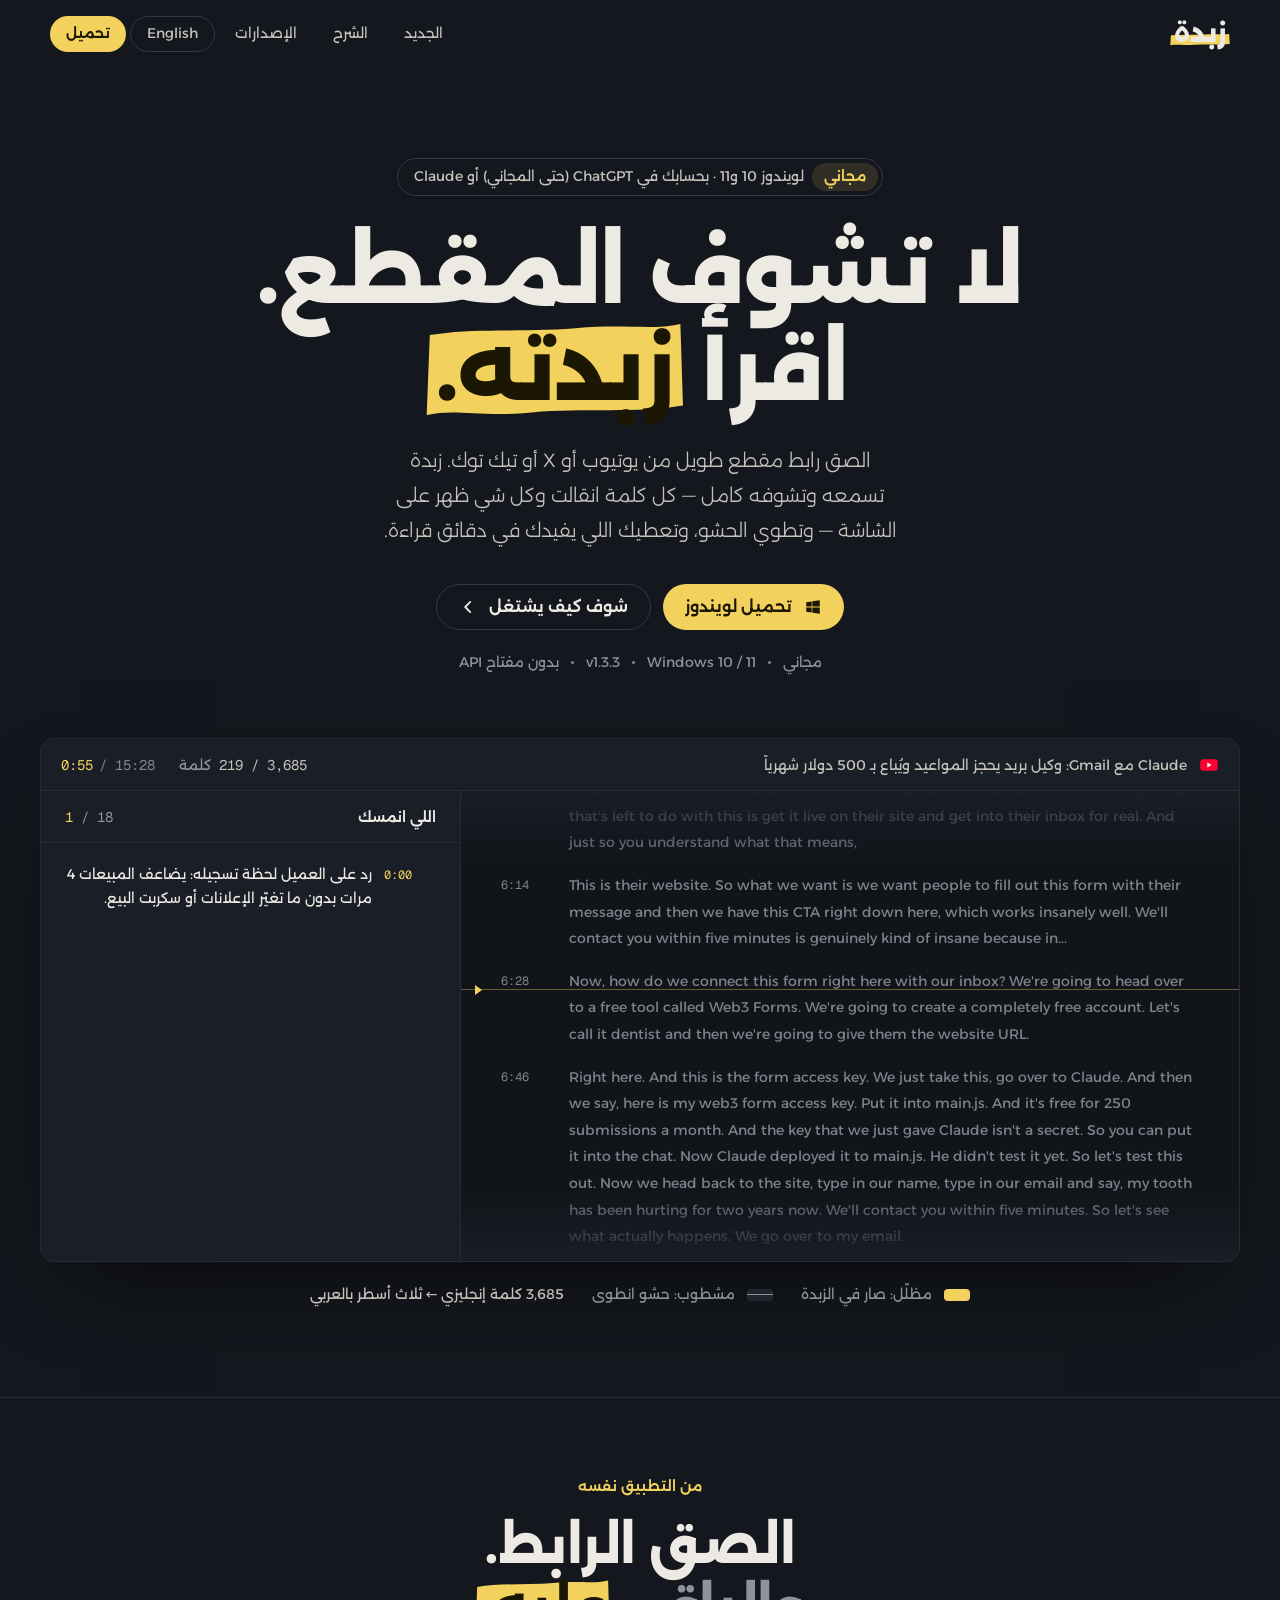
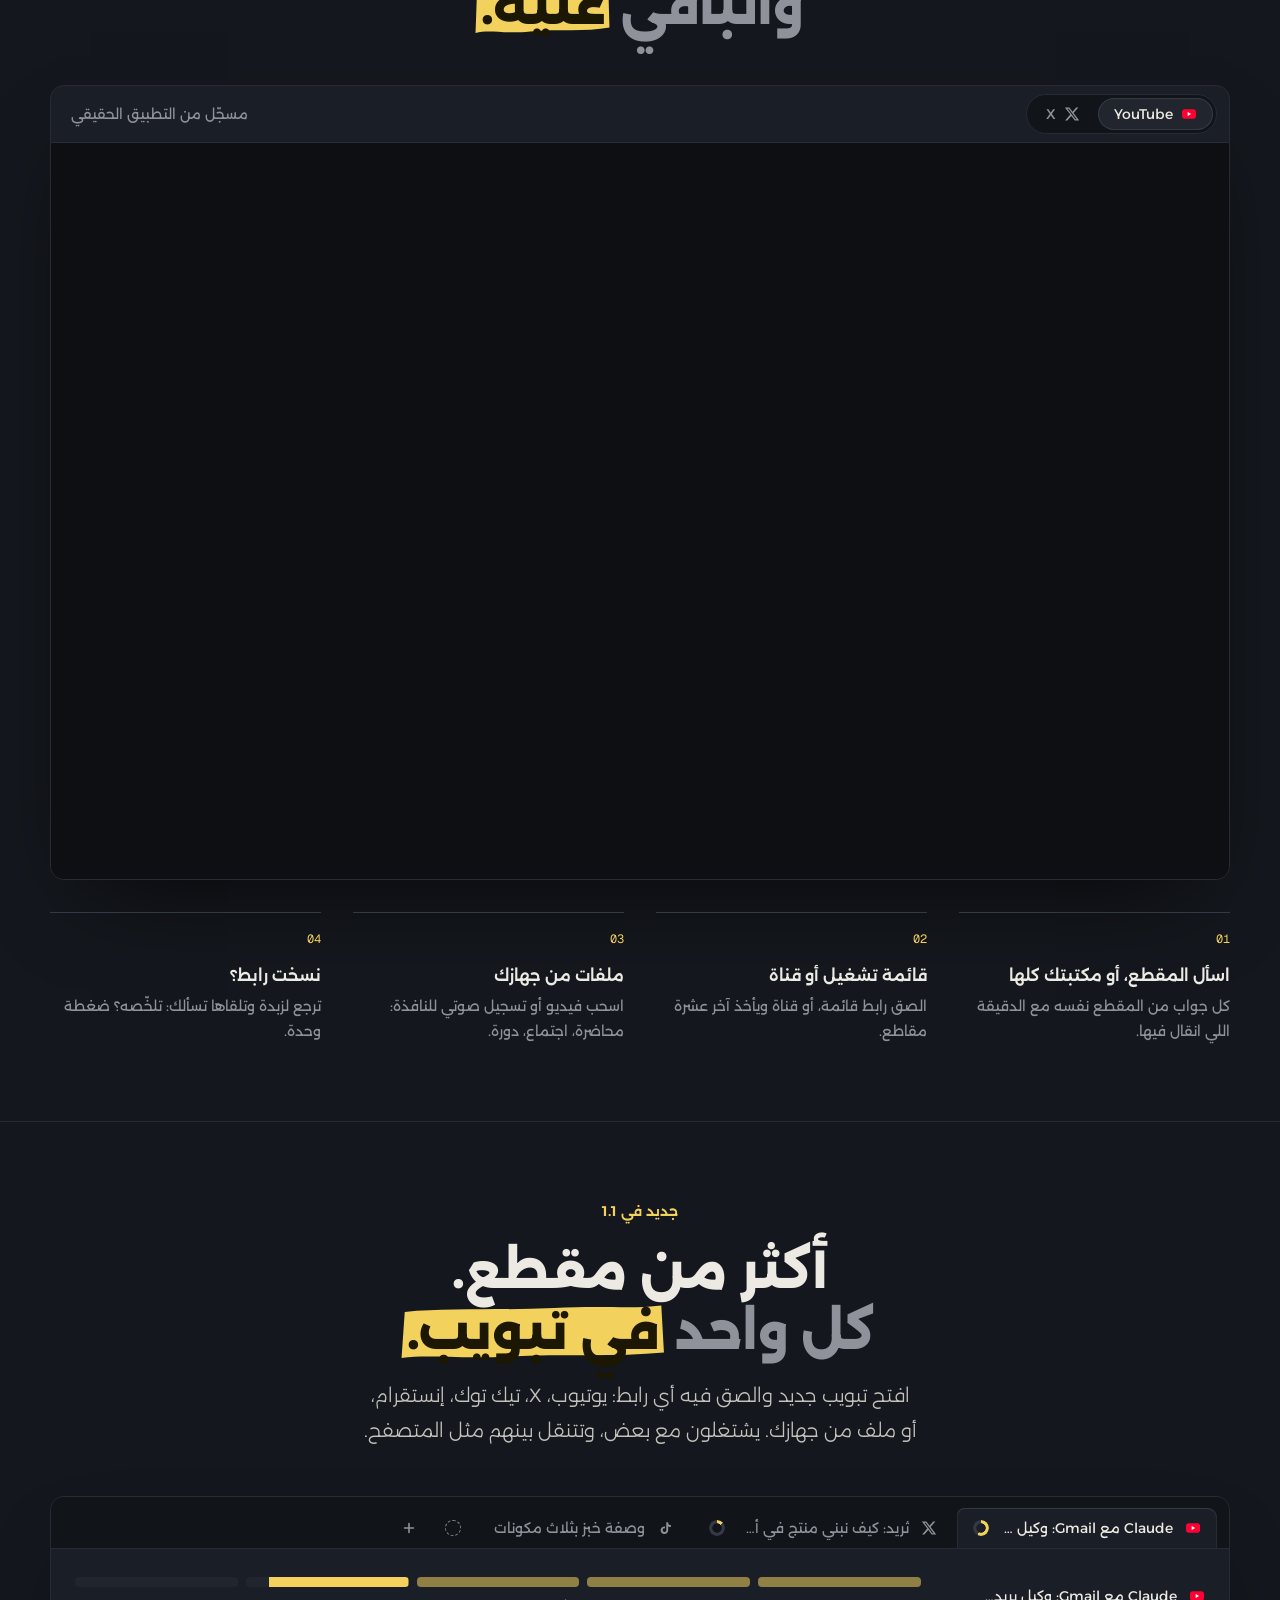
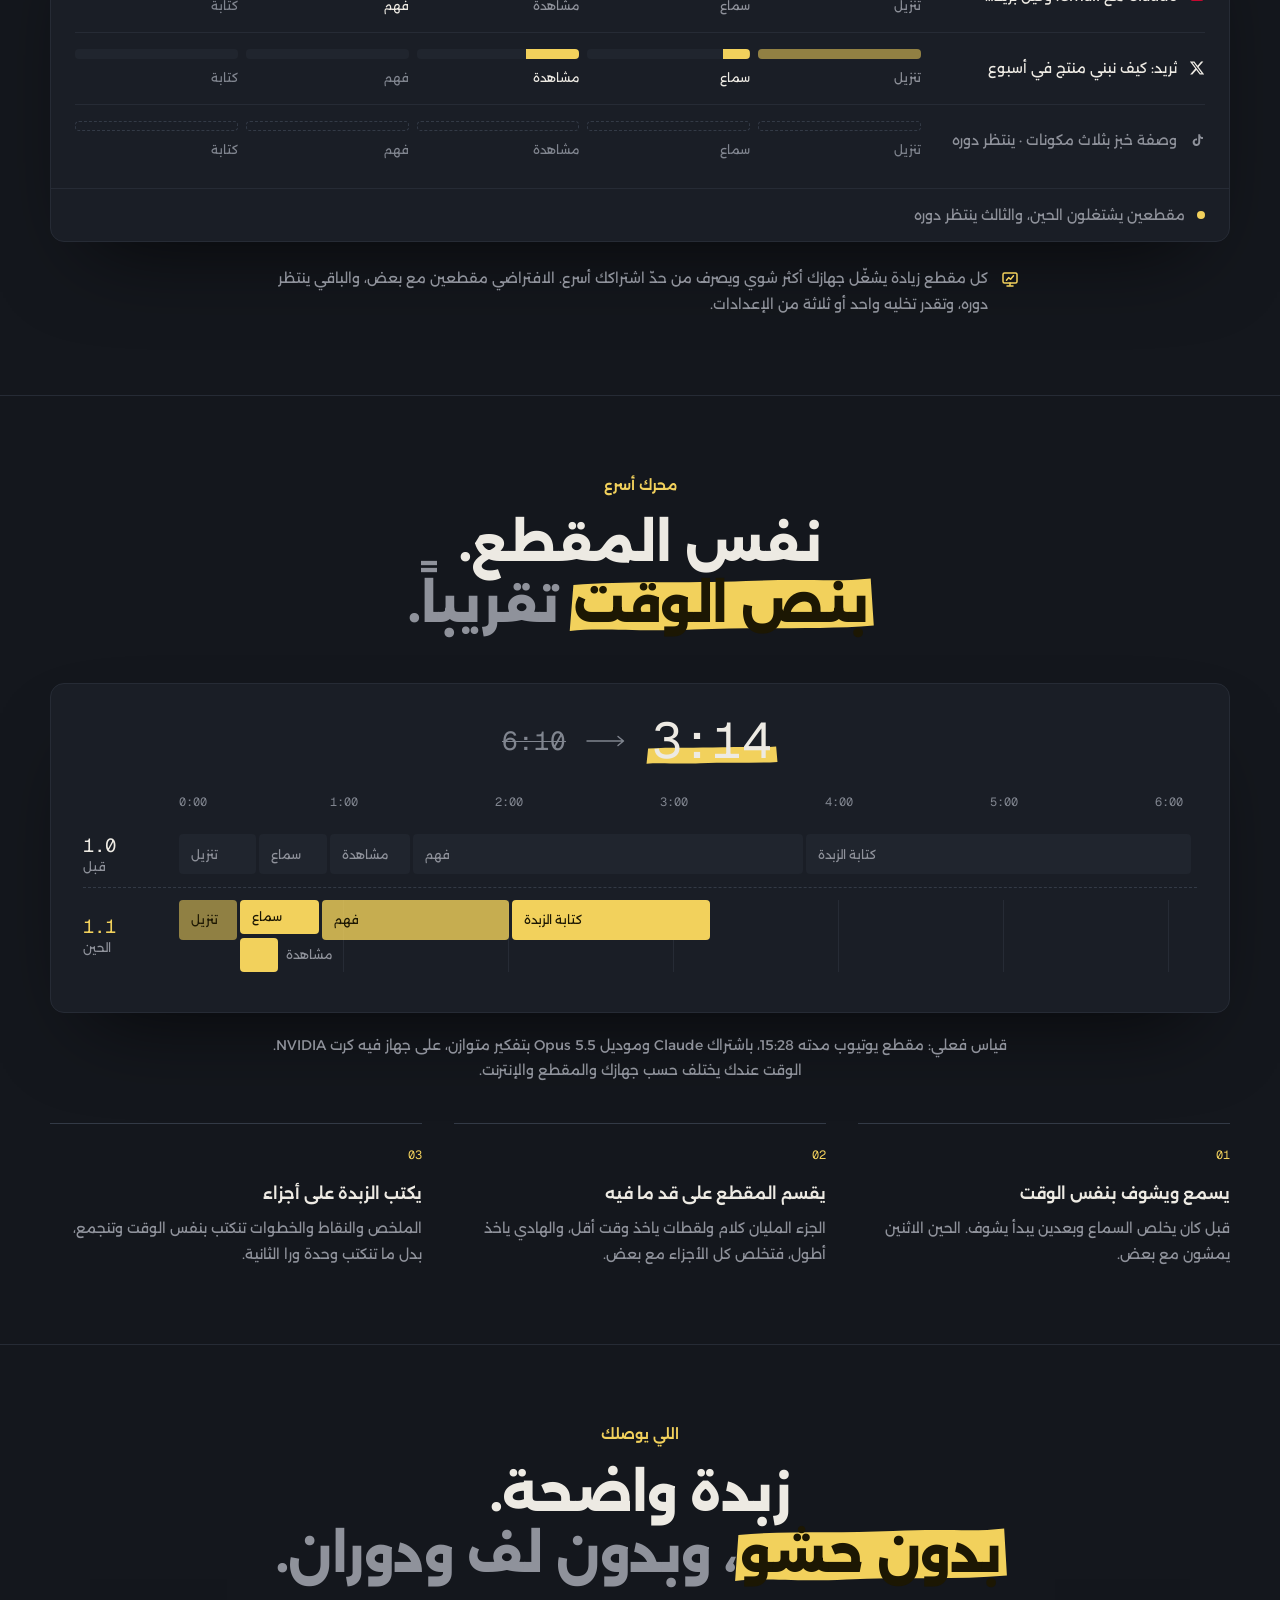
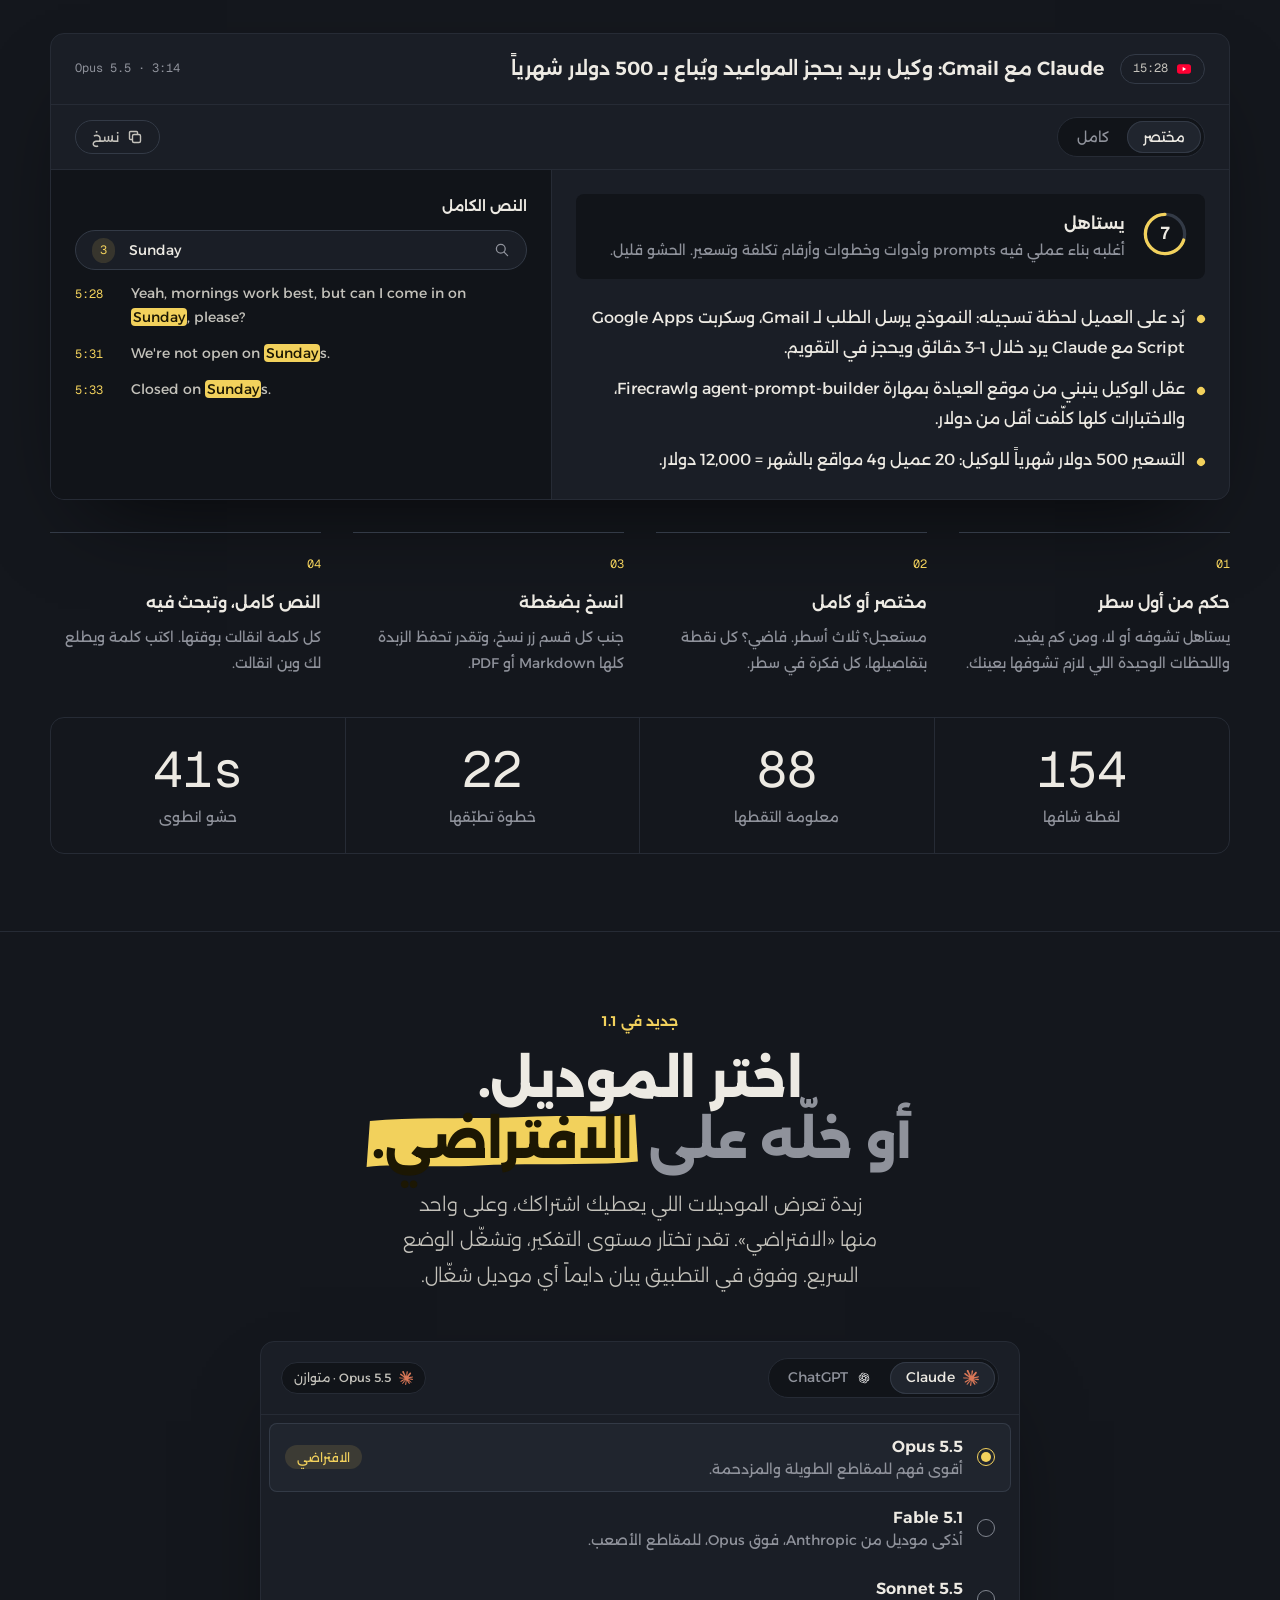
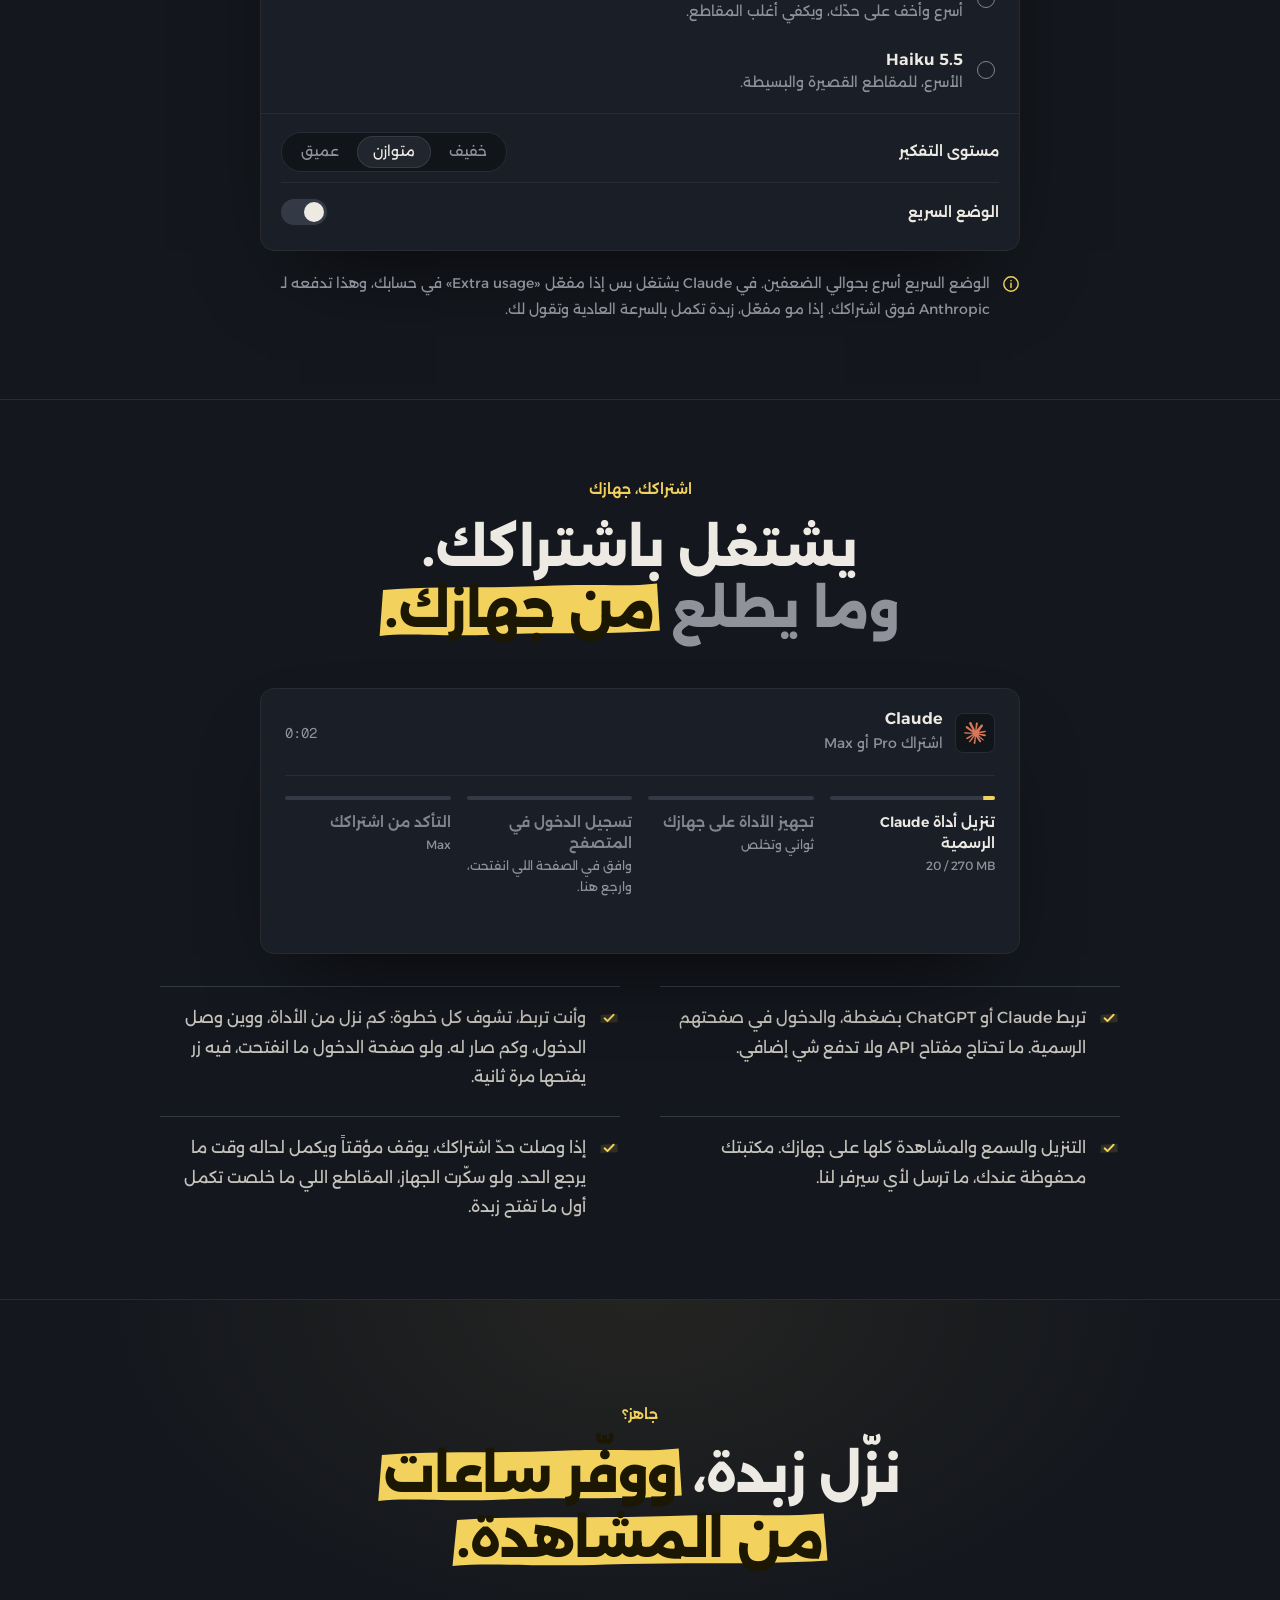
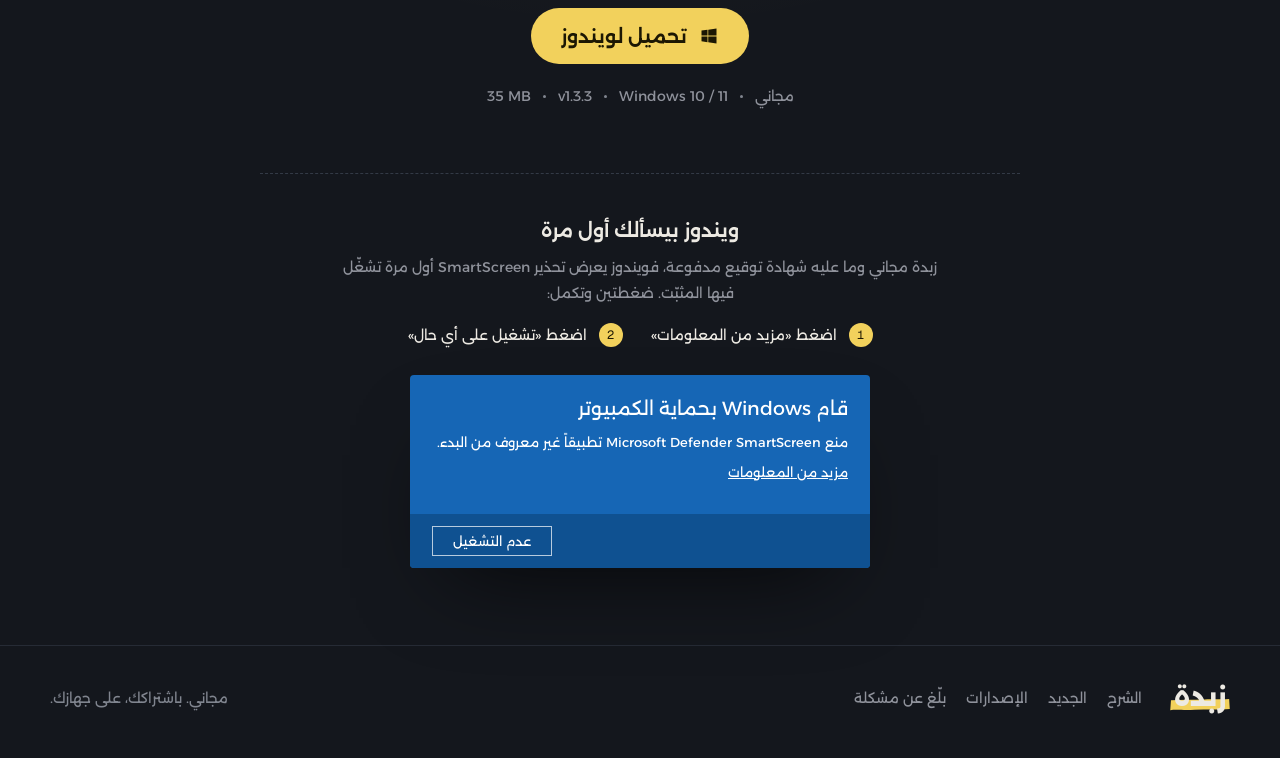
==== commit ce43000f: "Site: 1.3.3: updates show while the app is open, one English name" ====
--- a/index.html
+++ b/index.html
@@ -29,10 +29,10 @@
   <meta name="twitter:description" content="تطبيق ويندوز مجاني يلخّص أي مقطع يوتيوب أو X أو تيك توك: يسمعه ويشوفه كامل ويعطيك زبدته في دقائق، بحسابك في ChatGPT أو Claude.">
   <meta name="twitter:image" content="https://abugiza.github.io/zubda/assets/og.png">
   <meta name="twitter:image:alt" content="زبدة — لا تشوف المقطع، اقرأ زبدته">
-  <script type="application/ld+json">{"@context":"https://schema.org","@graph":[{"@type":"WebSite","@id":"https://abugiza.github.io/zubda/#website","url":"https://abugiza.github.io/zubda/","name":"Zubda","alternateName":"زبدة","inLanguage":["ar","en"]},{"@type":"SoftwareApplication","@id":"https://abugiza.github.io/zubda/#app","name":"زبدة","alternateName":"Zubda","description":"تطبيق ويندوز مجاني يلخّص أي مقطع يوتيوب أو X أو تيك توك: يسمعه ويشوفه كامل ويعطيك زبدته في دقائق، بحسابك في ChatGPT أو Claude.","url":"https://abugiza.github.io/zubda/","applicationCategory":"MultimediaApplication","applicationSubCategory":"تلخيص المقاطع","operatingSystem":"Windows 10, Windows 11","downloadUrl":"https://github.com/ABUGIZA/zubda/releases/latest/download/Zubda-Setup.exe","installUrl":"https://github.com/ABUGIZA/zubda/releases/latest/download/Zubda-Setup.exe","image":"https://abugiza.github.io/zubda/assets/og.png","screenshot":"https://abugiza.github.io/zubda/assets/og.png","inLanguage":["ar","en"],"isAccessibleForFree":true,"offers":{"@type":"Offer","price":"0","priceCurrency":"USD"},"releaseNotes":"https://abugiza.github.io/zubda/new.html","author":{"@type":"Person","name":"ABUGIZA","url":"https://github.com/ABUGIZA"},"softwareVersion":"1.3.2","datePublished":"2026-10-26","fileSize":"35 MB"}]}</script>
+  <script type="application/ld+json">{"@context":"https://schema.org","@graph":[{"@type":"WebSite","@id":"https://abugiza.github.io/zubda/#website","url":"https://abugiza.github.io/zubda/","name":"Zubda","alternateName":"زبدة","inLanguage":["ar","en"]},{"@type":"SoftwareApplication","@id":"https://abugiza.github.io/zubda/#app","name":"زبدة","alternateName":"Zubda","description":"تطبيق ويندوز مجاني يلخّص أي مقطع يوتيوب أو X أو تيك توك: يسمعه ويشوفه كامل ويعطيك زبدته في دقائق، بحسابك في ChatGPT أو Claude.","url":"https://abugiza.github.io/zubda/","applicationCategory":"MultimediaApplication","applicationSubCategory":"تلخيص المقاطع","operatingSystem":"Windows 10, Windows 11","downloadUrl":"https://github.com/ABUGIZA/zubda/releases/latest/download/Zubda-Setup.exe","installUrl":"https://github.com/ABUGIZA/zubda/releases/latest/download/Zubda-Setup.exe","image":"https://abugiza.github.io/zubda/assets/og.png","screenshot":"https://abugiza.github.io/zubda/assets/og.png","inLanguage":["ar","en"],"isAccessibleForFree":true,"offers":{"@type":"Offer","price":"0","priceCurrency":"USD"},"releaseNotes":"https://abugiza.github.io/zubda/new.html","author":{"@type":"Person","name":"ABUGIZA","url":"https://github.com/ABUGIZA"},"softwareVersion":"1.3.3","datePublished":"2026-10-26","fileSize":"35 MB"}]}</script>
   <link rel="icon" href="assets/icon.svg" type="image/svg+xml">
-  <link rel="stylesheet" href="assets/fonts.css?v=5c13f02">
-  <link rel="stylesheet" href="assets/site.css?v=5c13f02">
+  <link rel="stylesheet" href="assets/fonts.css?v=61934cf">
+  <link rel="stylesheet" href="assets/site.css?v=61934cf">
 </head>
 <body data-page="home">
   <header class="nav" data-nav>
@@ -58,7 +58,7 @@
           <a class="btn primary" href="https://github.com/ABUGIZA/zubda/releases/latest/download/Zubda-Setup.exe"><svg viewBox="0 0 24 24" aria-hidden="true"><path fill="currentColor" d="M3 5.5 10.2 4.5v6.9H3Zm8.1-1.1L21 3v8.4h-9.9ZM3 12.5h7.2v6.9L3 18.4Zm8.1 0H21V21l-9.9-1.4Z"/></svg><span data-t="get_win">تحميل لويندوز</span></a>
           <a class="btn ghost" href="docs.html"><span data-t="how">شوف كيف يشتغل</span><svg class="chev" viewBox="0 0 16 16" fill="none" stroke="currentColor" stroke-width="1.6" stroke-linecap="round" stroke-linejoin="round" aria-hidden="true"><path d="M10 3.5 5.5 8l4.5 4.5"/></svg></a>
         </div>
-        <div class="spec"><span data-t="spec1">مجاني</span><span>Windows 10 / 11</span><span><bdi class="ver" dir="ltr">v1.3.2</bdi></span><span data-t="spec4">بدون مفتاح API</span></div>
+        <div class="spec"><span data-t="spec1">مجاني</span><span>Windows 10 / 11</span><span><bdi class="ver" dir="ltr">v1.3.3</bdi></span><span data-t="spec4">بدون مفتاح API</span></div>
       </div>
     </div>
 
@@ -292,7 +292,7 @@
         <div class="ctas rv">
           <a class="btn primary big" href="https://github.com/ABUGIZA/zubda/releases/latest/download/Zubda-Setup.exe"><svg viewBox="0 0 24 24" aria-hidden="true"><path fill="currentColor" d="M3 5.5 10.2 4.5v6.9H3Zm8.1-1.1L21 3v8.4h-9.9ZM3 12.5h7.2v6.9L3 18.4Zm8.1 0H21V21l-9.9-1.4Z"/></svg><span data-t="get_win">تحميل لويندوز</span></a>
         </div>
-        <div class="spec rv"><span data-t="spec1">مجاني</span><span>Windows 10 / 11</span><span><bdi class="ver" dir="ltr">v1.3.2</bdi></span><span><bdi data-t="size" dir="ltr">35 MB</bdi></span></div>
+        <div class="spec rv"><span data-t="spec1">مجاني</span><span>Windows 10 / 11</span><span><bdi class="ver" dir="ltr">v1.3.3</bdi></span><span><bdi data-t="size" dir="ltr">35 MB</bdi></span></div>
         <div class="smart rv">
           <div class="smart-t">
             <h3 data-t="ss_h">ويندوز بيسألك أول مرة</h3>
@@ -326,6 +326,6 @@
     </div>
   </footer>
 
-  <script type="module" src="assets/site.js?v=5c13f02"></script>
+  <script type="module" src="assets/site.js?v=61934cf"></script>
 </body>
 </html>
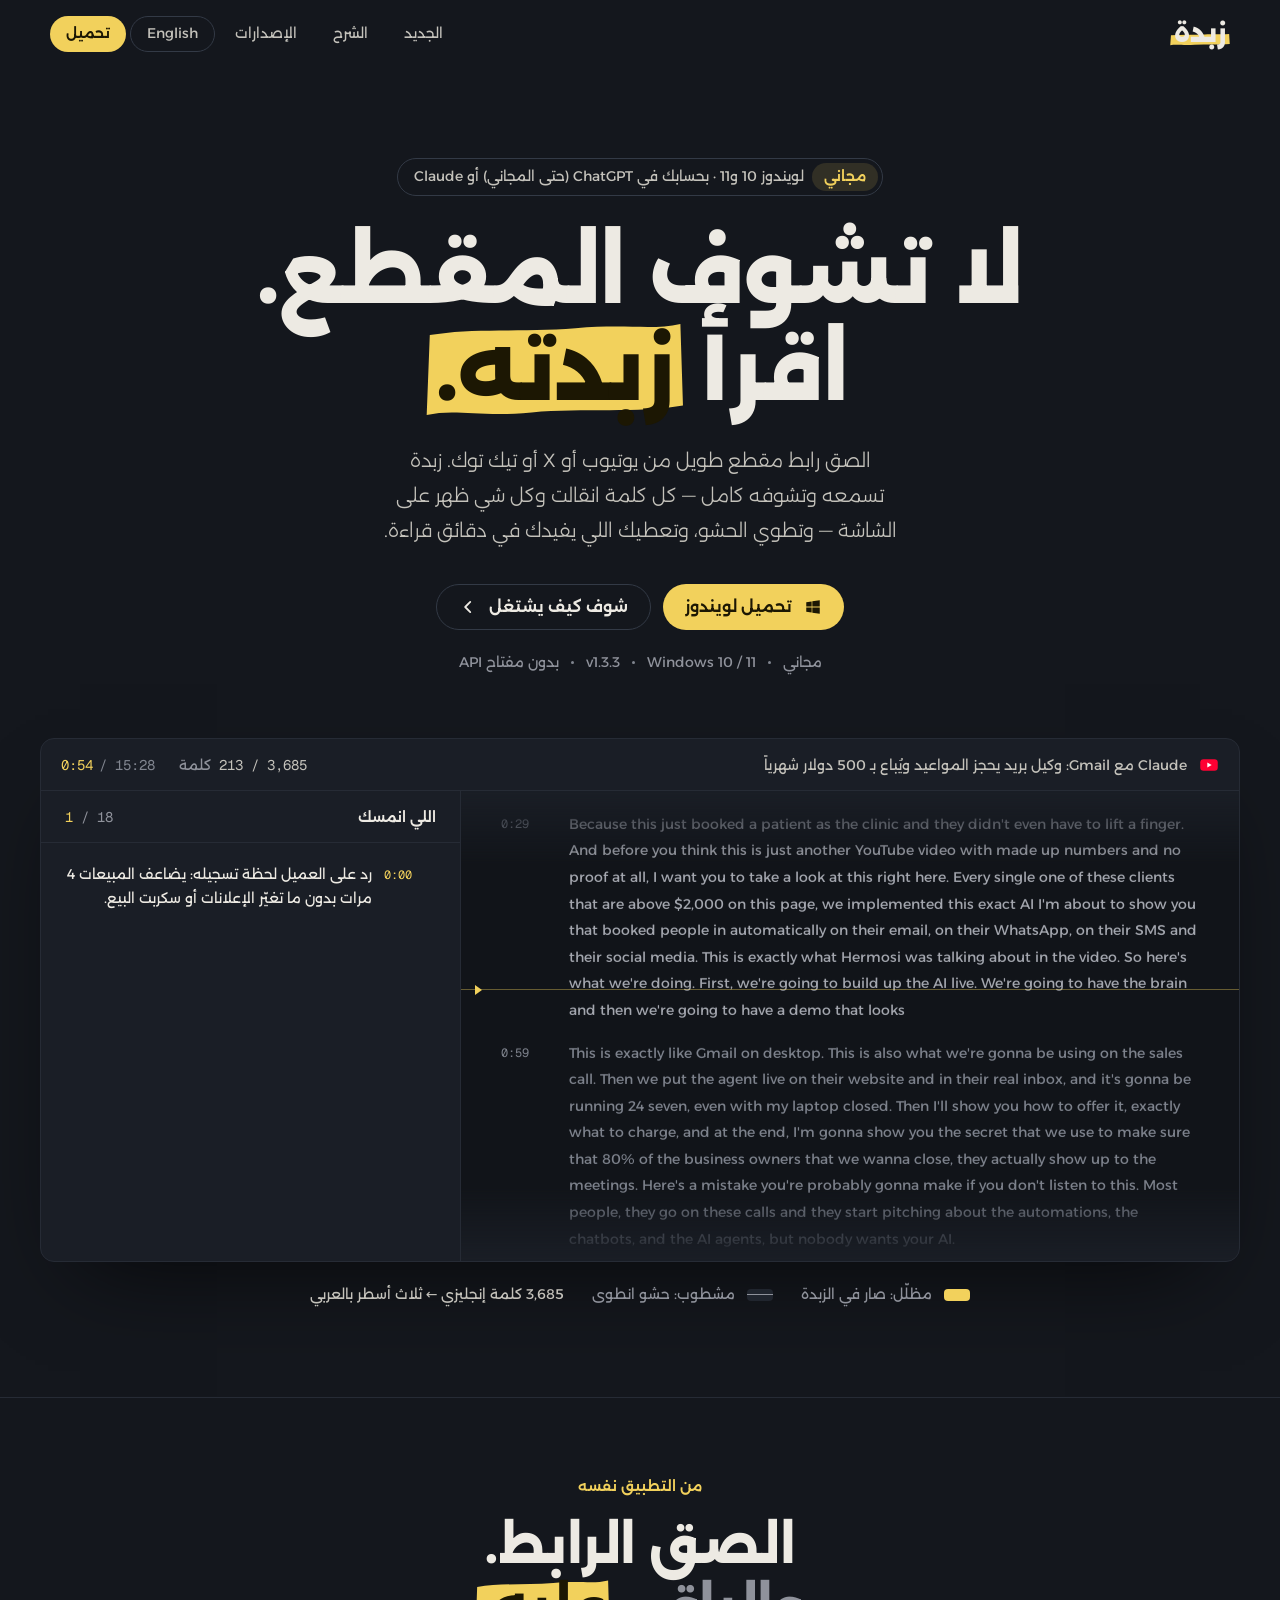
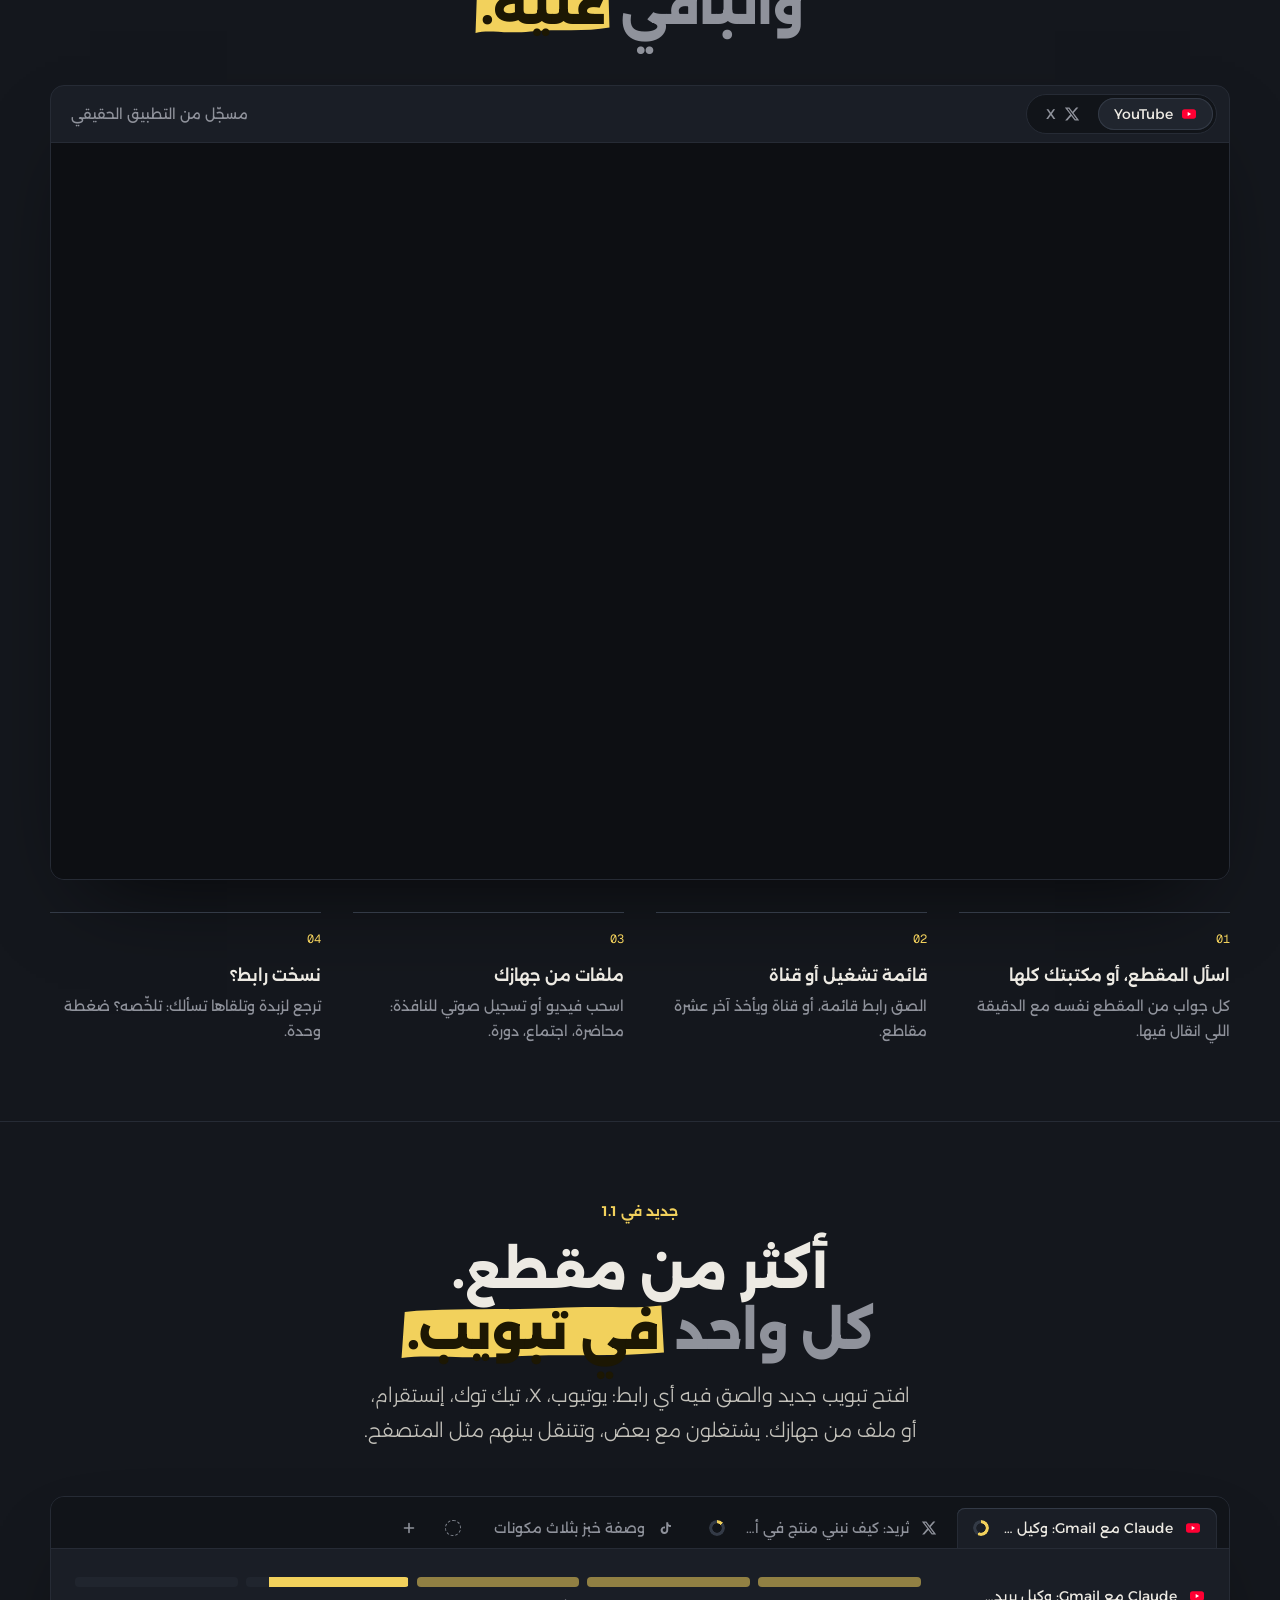
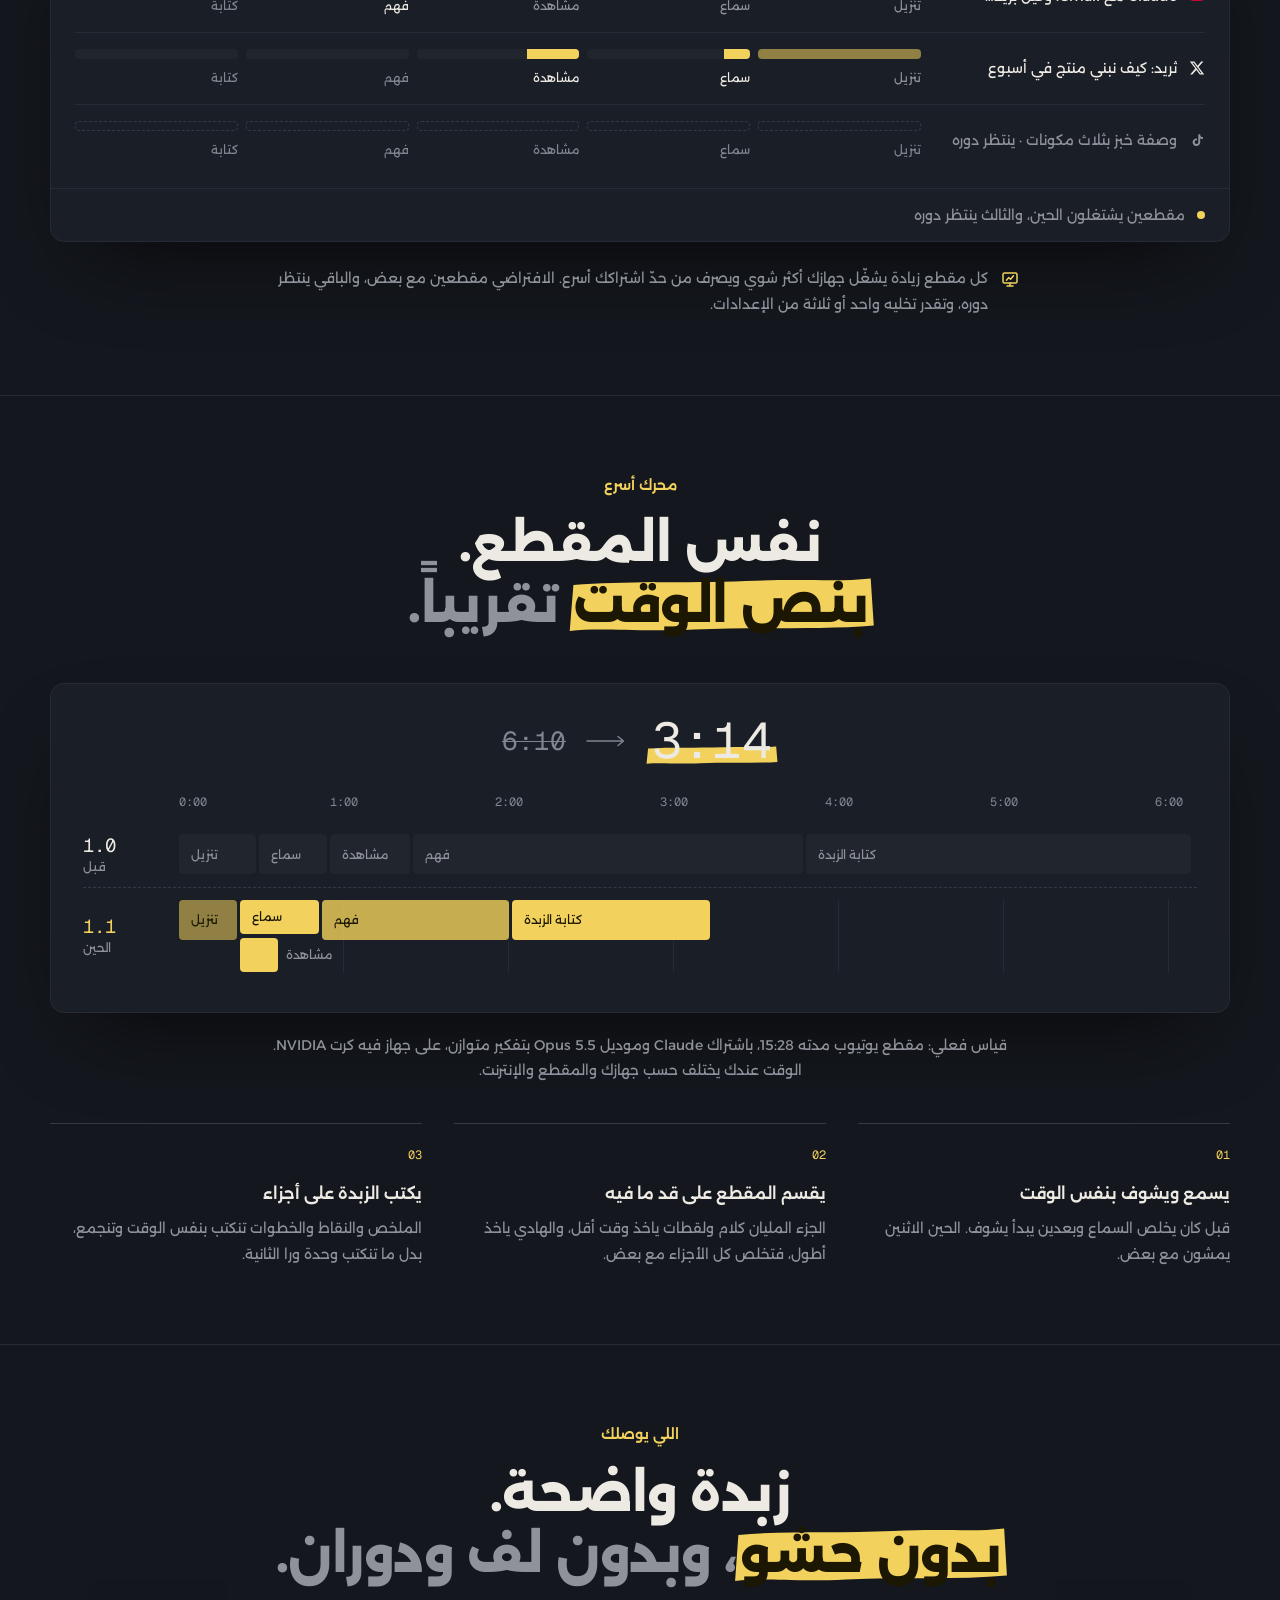
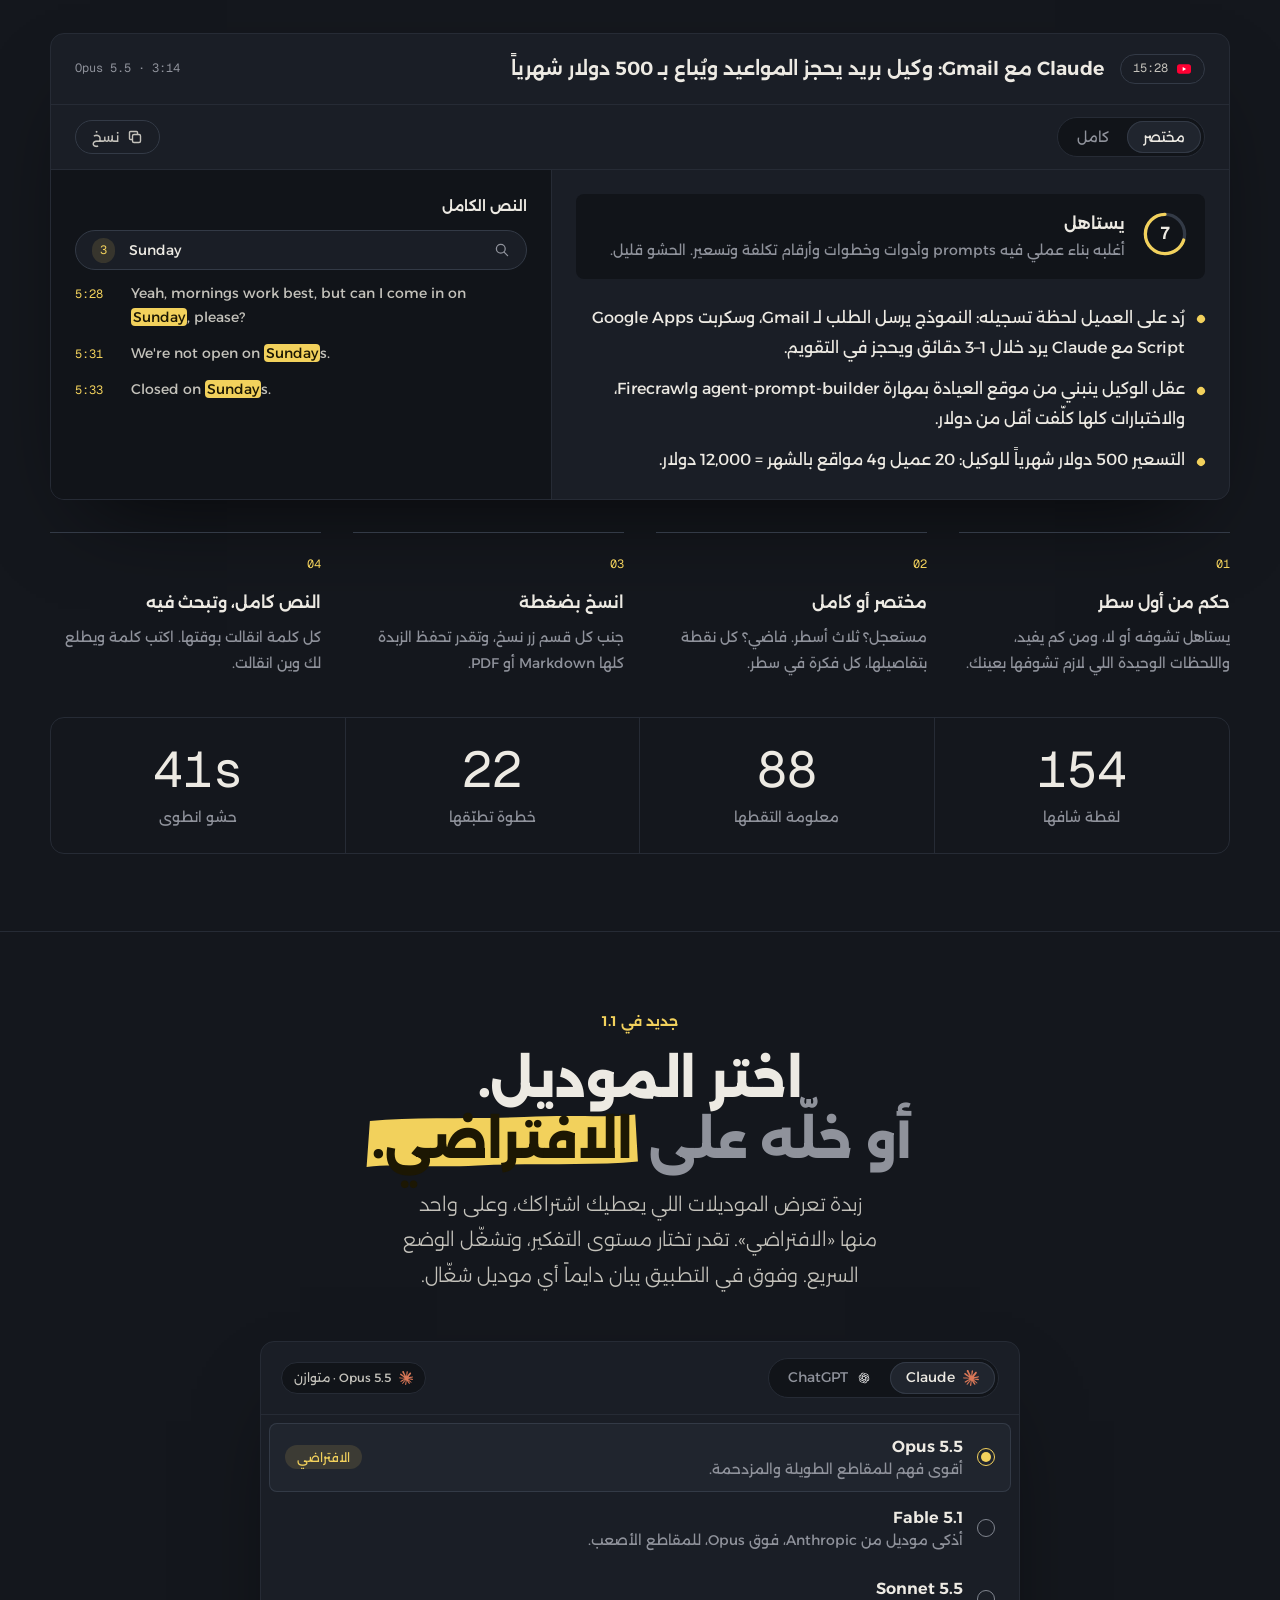
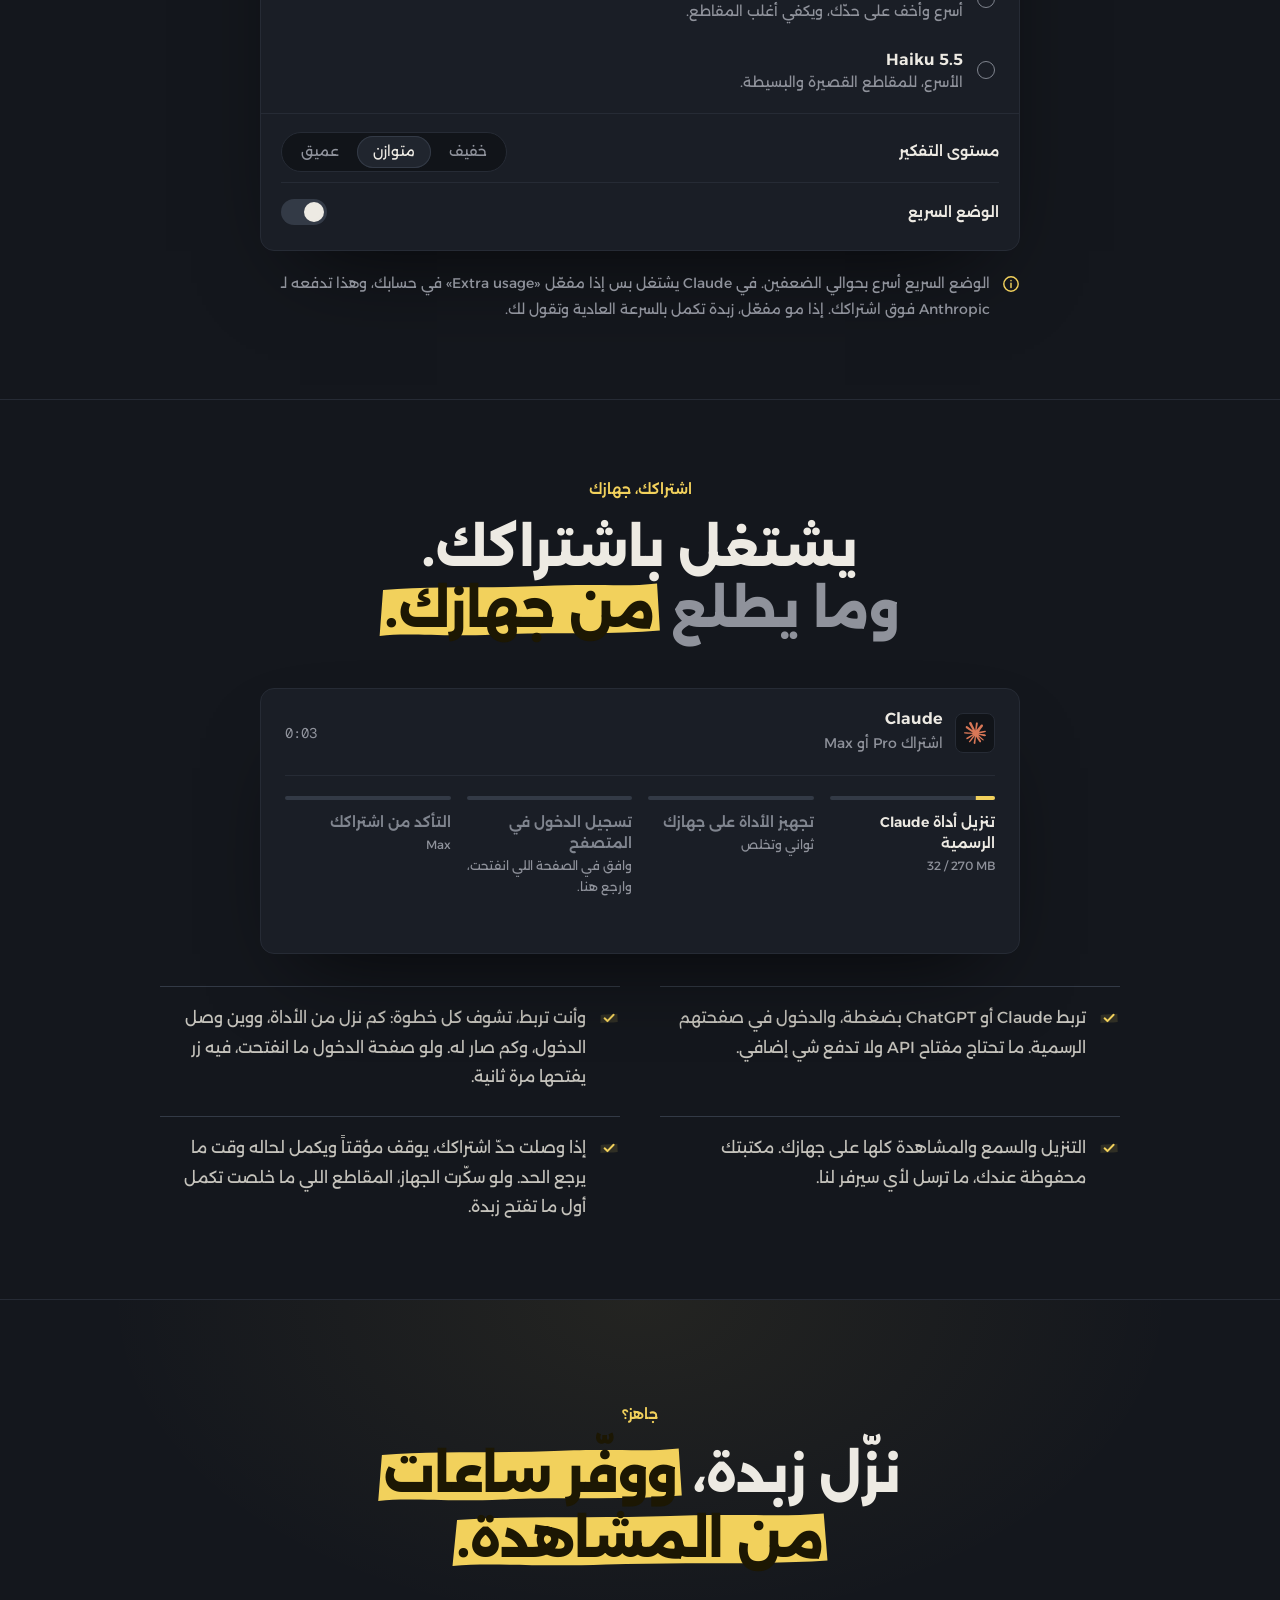
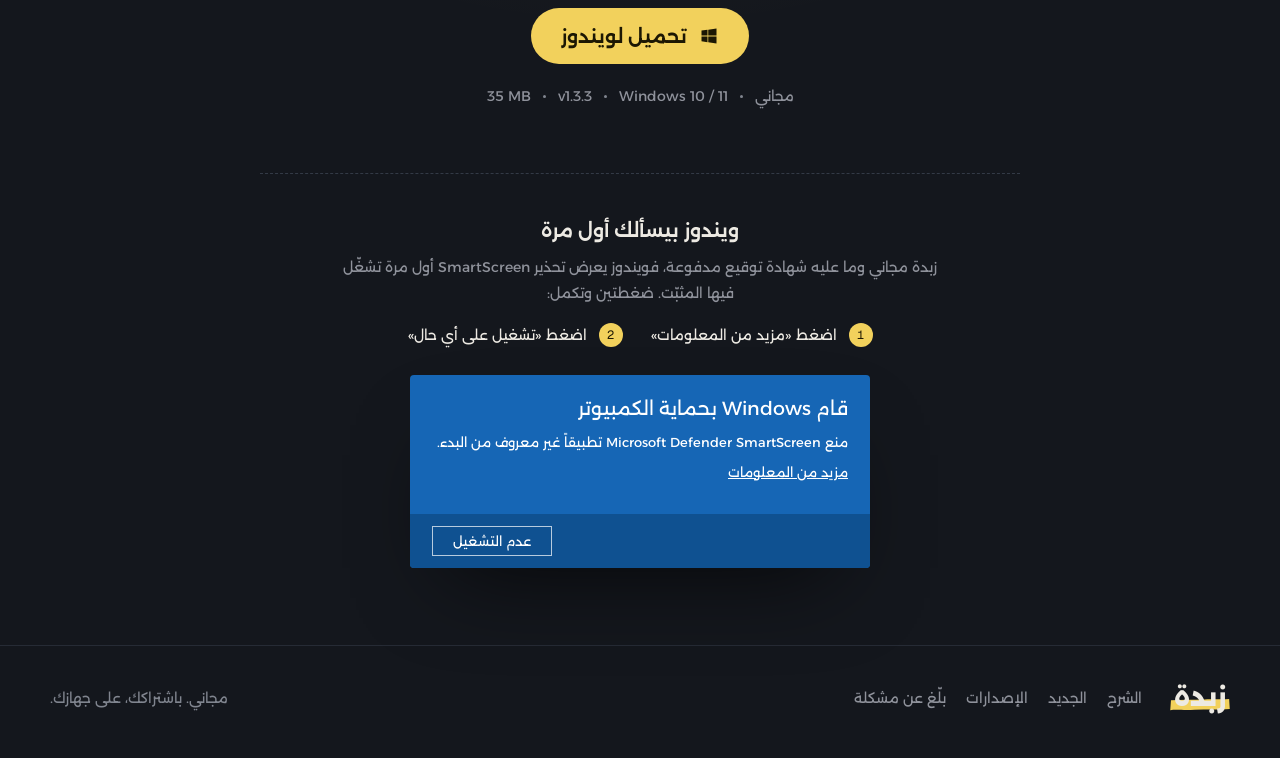
==== commit 4626e6a6: "Site: Guide: no plan-limit line on Explain it" ====
--- a/index.html
+++ b/index.html
@@ -5,8 +5,8 @@
   <meta name="viewport" content="width=device-width, initial-scale=1, viewport-fit=cover">
   <meta name="color-scheme" content="dark">
   <meta name="theme-color" content="#14171d">
-  <title>زبدة — تلخيص مقاطع يوتيوب وX وتيك توك بالذكاء الاصطناعي</title>
-  <meta name="description" content="تطبيق ويندوز مجاني يلخّص أي مقطع يوتيوب أو X أو تيك توك: يسمعه ويشوفه كامل ويعطيك زبدته في دقائق، بحسابك في ChatGPT أو Claude.">
+  <title>زبدة — تلخيص وشرح مقاطع يوتيوب وX وتيك توك بالذكاء الاصطناعي</title>
+  <meta name="description" content="تطبيق ويندوز مجاني: الصق رابط يوتيوب أو X أو تيك توك، وزبدة تسمع المقطع وتشوفه كامل، وتعطيك زبدته بأوقاتها وتشرحه لك بالرسم، بحسابك في ChatGPT أو Claude.">
   <meta name="robots" content="index, follow, max-image-preview:large">
   <link rel="canonical" href="https://abugiza.github.io/zubda/">
   <link rel="alternate" hreflang="ar" href="https://abugiza.github.io/zubda/">
@@ -15,8 +15,8 @@
   <link rel="sitemap" type="application/xml" href="https://abugiza.github.io/zubda/sitemap.xml">
   <meta property="og:type" content="website">
   <meta property="og:site_name" content="زبدة">
-  <meta property="og:title" content="زبدة — تلخيص مقاطع يوتيوب وX وتيك توك بالذكاء الاصطناعي">
-  <meta property="og:description" content="تطبيق ويندوز مجاني يلخّص أي مقطع يوتيوب أو X أو تيك توك: يسمعه ويشوفه كامل ويعطيك زبدته في دقائق، بحسابك في ChatGPT أو Claude.">
+  <meta property="og:title" content="زبدة — تلخيص وشرح مقاطع يوتيوب وX وتيك توك بالذكاء الاصطناعي">
+  <meta property="og:description" content="تطبيق ويندوز مجاني: الصق رابط يوتيوب أو X أو تيك توك، وزبدة تسمع المقطع وتشوفه كامل، وتعطيك زبدته بأوقاتها وتشرحه لك بالرسم، بحسابك في ChatGPT أو Claude.">
   <meta property="og:url" content="https://abugiza.github.io/zubda/">
   <meta property="og:locale" content="ar_SA">
   <meta property="og:locale:alternate" content="en_US">
@@ -25,14 +25,14 @@
   <meta property="og:image:height" content="630">
   <meta property="og:image:alt" content="زبدة — لا تشوف المقطع، اقرأ زبدته">
   <meta name="twitter:card" content="summary_large_image">
-  <meta name="twitter:title" content="زبدة — تلخيص مقاطع يوتيوب وX وتيك توك بالذكاء الاصطناعي">
-  <meta name="twitter:description" content="تطبيق ويندوز مجاني يلخّص أي مقطع يوتيوب أو X أو تيك توك: يسمعه ويشوفه كامل ويعطيك زبدته في دقائق، بحسابك في ChatGPT أو Claude.">
+  <meta name="twitter:title" content="زبدة — تلخيص وشرح مقاطع يوتيوب وX وتيك توك بالذكاء الاصطناعي">
+  <meta name="twitter:description" content="تطبيق ويندوز مجاني: الصق رابط يوتيوب أو X أو تيك توك، وزبدة تسمع المقطع وتشوفه كامل، وتعطيك زبدته بأوقاتها وتشرحه لك بالرسم، بحسابك في ChatGPT أو Claude.">
   <meta name="twitter:image" content="https://abugiza.github.io/zubda/assets/og.png">
   <meta name="twitter:image:alt" content="زبدة — لا تشوف المقطع، اقرأ زبدته">
-  <script type="application/ld+json">{"@context":"https://schema.org","@graph":[{"@type":"WebSite","@id":"https://abugiza.github.io/zubda/#website","url":"https://abugiza.github.io/zubda/","name":"Zubda","alternateName":"زبدة","inLanguage":["ar","en"]},{"@type":"SoftwareApplication","@id":"https://abugiza.github.io/zubda/#app","name":"زبدة","alternateName":"Zubda","description":"تطبيق ويندوز مجاني يلخّص أي مقطع يوتيوب أو X أو تيك توك: يسمعه ويشوفه كامل ويعطيك زبدته في دقائق، بحسابك في ChatGPT أو Claude.","url":"https://abugiza.github.io/zubda/","applicationCategory":"MultimediaApplication","applicationSubCategory":"تلخيص المقاطع","operatingSystem":"Windows 10, Windows 11","downloadUrl":"https://github.com/ABUGIZA/zubda/releases/latest/download/Zubda-Setup.exe","installUrl":"https://github.com/ABUGIZA/zubda/releases/latest/download/Zubda-Setup.exe","image":"https://abugiza.github.io/zubda/assets/og.png","screenshot":"https://abugiza.github.io/zubda/assets/og.png","inLanguage":["ar","en"],"isAccessibleForFree":true,"offers":{"@type":"Offer","price":"0","priceCurrency":"USD"},"releaseNotes":"https://abugiza.github.io/zubda/new.html","author":{"@type":"Person","name":"ABUGIZA","url":"https://github.com/ABUGIZA"},"softwareVersion":"1.3.3","datePublished":"2026-10-26","fileSize":"35 MB"}]}</script>
+  <script type="application/ld+json">{"@context":"https://schema.org","@graph":[{"@type":"WebSite","@id":"https://abugiza.github.io/zubda/#website","url":"https://abugiza.github.io/zubda/","name":"Zubda","alternateName":"زبدة","inLanguage":["ar","en"],"publisher":{"@id":"https://abugiza.github.io/zubda/#author"}},{"@type":"Person","@id":"https://abugiza.github.io/zubda/#author","name":"ABUGIZA","url":"https://github.com/ABUGIZA"},{"@type":"SoftwareApplication","@id":"https://abugiza.github.io/zubda/#app","name":"Zubda","alternateName":"زبدة","description":"تطبيق ويندوز مجاني: الصق رابط يوتيوب أو X أو تيك توك، وزبدة تسمع المقطع وتشوفه كامل، وتعطيك زبدته بأوقاتها وتشرحه لك بالرسم، بحسابك في ChatGPT أو Claude.","url":"https://abugiza.github.io/zubda/","applicationCategory":"MultimediaApplication","applicationSubCategory":"تلخيص المقاطع","operatingSystem":"Windows 10, Windows 11","downloadUrl":"https://github.com/ABUGIZA/zubda/releases/latest/download/Zubda-Setup.exe","installUrl":"https://github.com/ABUGIZA/zubda/releases/latest/download/Zubda-Setup.exe","image":"https://abugiza.github.io/zubda/assets/og.png","screenshot":"https://abugiza.github.io/zubda/assets/og.png","inLanguage":["ar","en"],"featureList":["تلخيص مقاطع يوتيوب وX وتيك توك وإنستقرام وفيميو، وقوائم التشغيل والقنوات، وملفات الفيديو والصوت","تسمع المقطع وتشوف لقطاته كامل، وتقرأ اللي ظهر على الشاشة وما انقال: كود وإعدادات وأرقام","الزبدة والنقاط الجوهرية، كل نقطة بوقتها ورابط يفتح المقطع عند تلك الثانية","«اشرح لي»: شرح المقطع كأنك شفته، وكل جزء مرسوم بالشكل اللي يوضحه","النص الكامل بأوقاته مع البحث فيه","اسأل المقطع أو مكتبتك كلها، والجواب بالدقيقة","أكثر من مقطع مع بعض، كل واحد في تبويب","حفظ الزبدة Markdown أو PDF","تشتغل بحسابك في ChatGPT (حتى المجاني) أو Claude، بدون مفتاح API"],"softwareRequirements":"Windows 10 أو 11 (64-bit)، وحساب ChatGPT أو Claude","storageRequirements":"حوالي 1.3 جيجا للمحركات (2.1 مع كرت NVIDIA)","isAccessibleForFree":true,"offers":{"@type":"Offer","price":"0","priceCurrency":"USD"},"releaseNotes":"https://abugiza.github.io/zubda/new.html","author":{"@id":"https://abugiza.github.io/zubda/#author"},"publisher":{"@id":"https://abugiza.github.io/zubda/#author"},"softwareVersion":"1.3.3","datePublished":"2026-10-26","fileSize":"35 MB"},{"@type":"WebPage","@id":"https://abugiza.github.io/zubda/#webpage","url":"https://abugiza.github.io/zubda/","name":"زبدة — تلخيص وشرح مقاطع يوتيوب وX وتيك توك بالذكاء الاصطناعي","description":"تطبيق ويندوز مجاني: الصق رابط يوتيوب أو X أو تيك توك، وزبدة تسمع المقطع وتشوفه كامل، وتعطيك زبدته بأوقاتها وتشرحه لك بالرسم، بحسابك في ChatGPT أو Claude.","inLanguage":"ar","isPartOf":{"@id":"https://abugiza.github.io/zubda/#website"},"about":{"@id":"https://abugiza.github.io/zubda/#app"},"primaryImageOfPage":{"@type":"ImageObject","url":"https://abugiza.github.io/zubda/assets/og.png","width":1200,"height":630},"dateModified":"2026-10-26"}]}</script>
   <link rel="icon" href="assets/icon.svg" type="image/svg+xml">
-  <link rel="stylesheet" href="assets/fonts.css?v=61934cf">
-  <link rel="stylesheet" href="assets/site.css?v=61934cf">
+  <link rel="stylesheet" href="assets/fonts.css?v=72e5a7d">
+  <link rel="stylesheet" href="assets/site.css?v=72e5a7d">
 </head>
 <body data-page="home">
   <header class="nav" data-nav>
@@ -326,6 +326,6 @@
     </div>
   </footer>
 
-  <script type="module" src="assets/site.js?v=61934cf"></script>
+  <script type="module" src="assets/site.js?v=72e5a7d"></script>
 </body>
 </html>
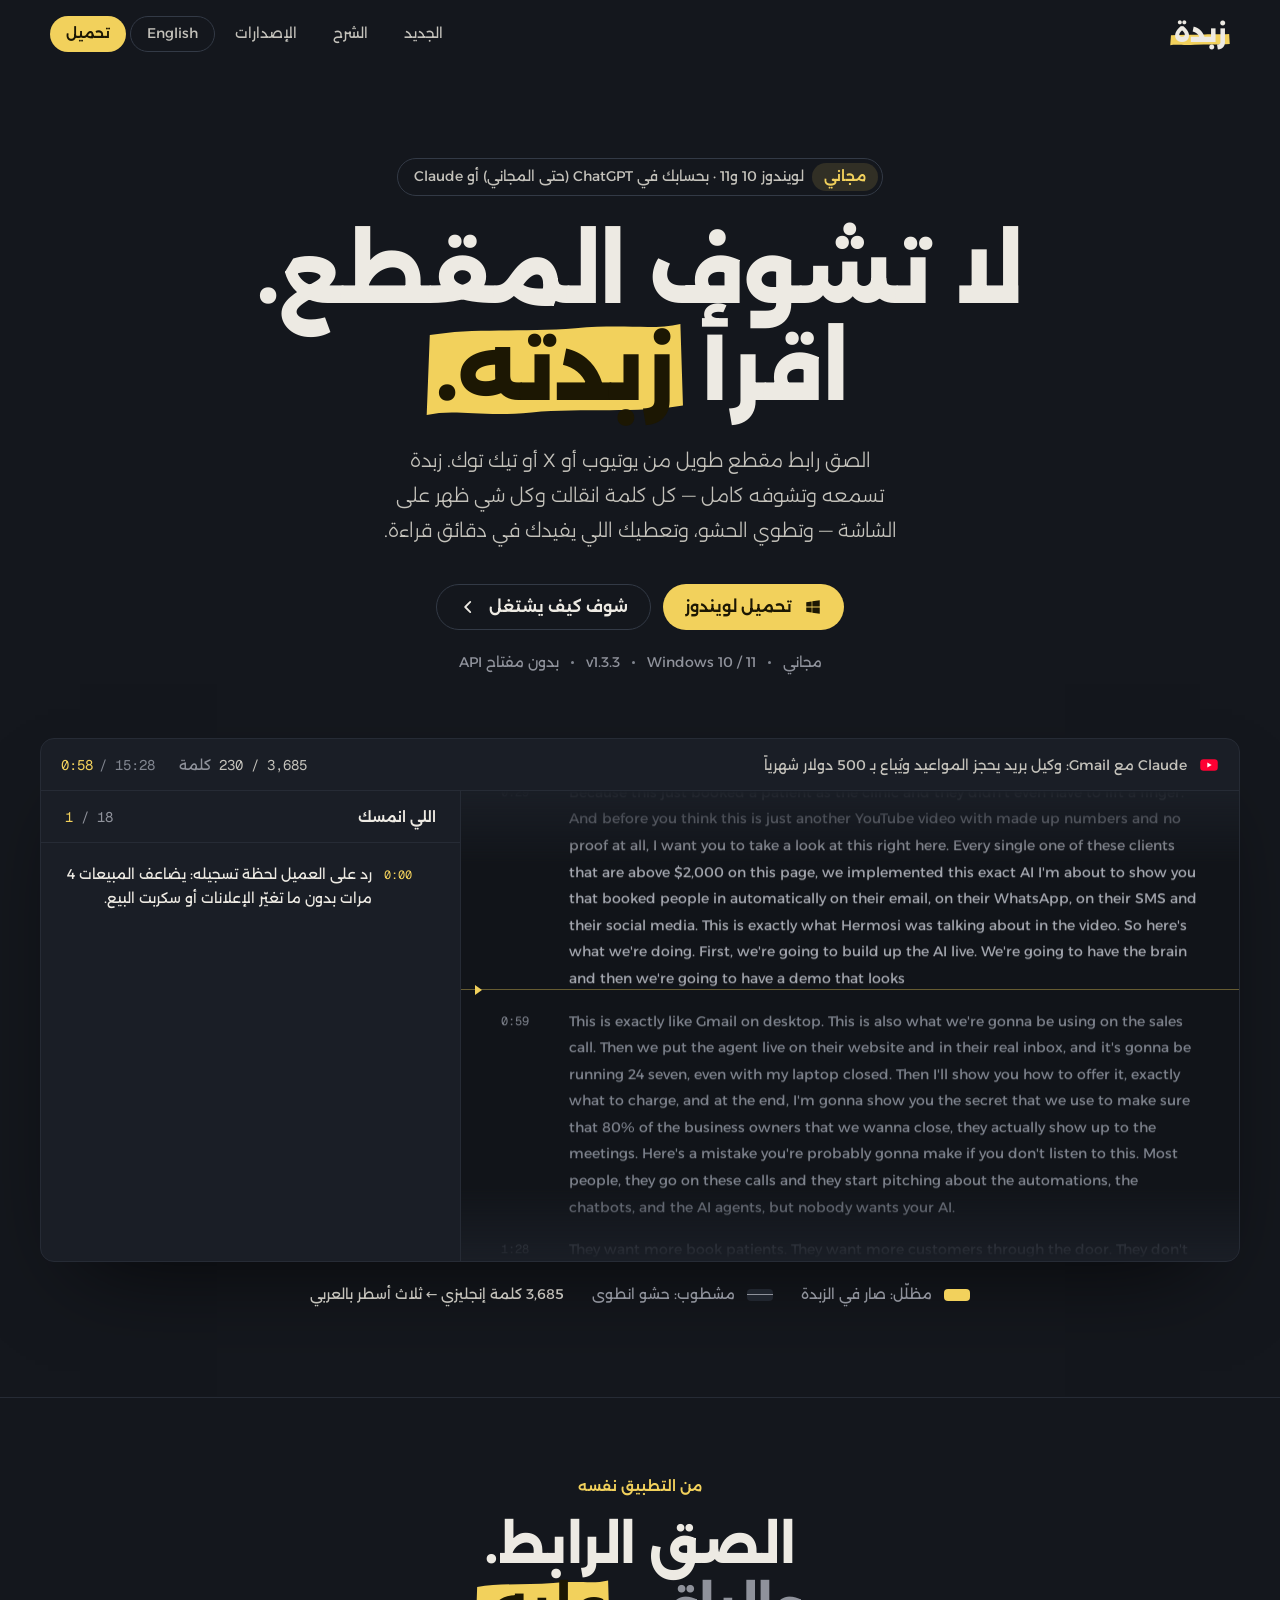
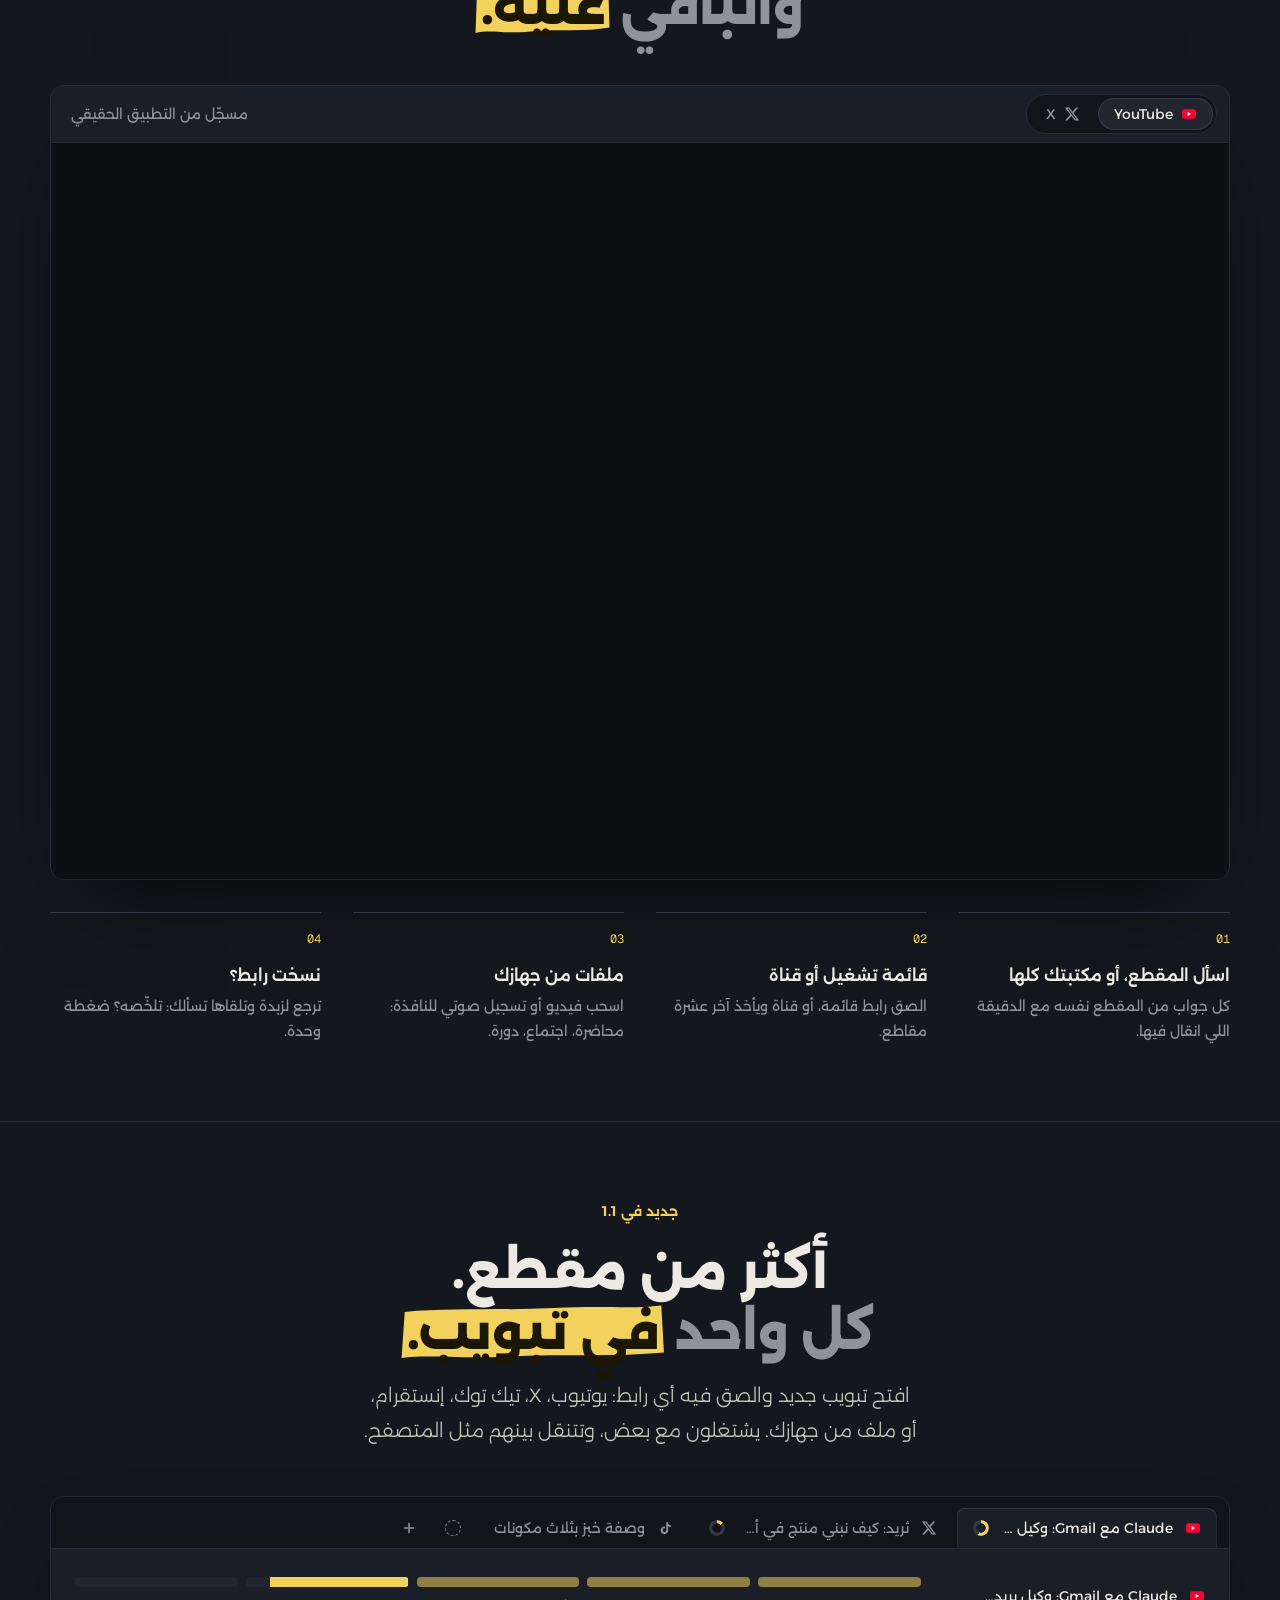
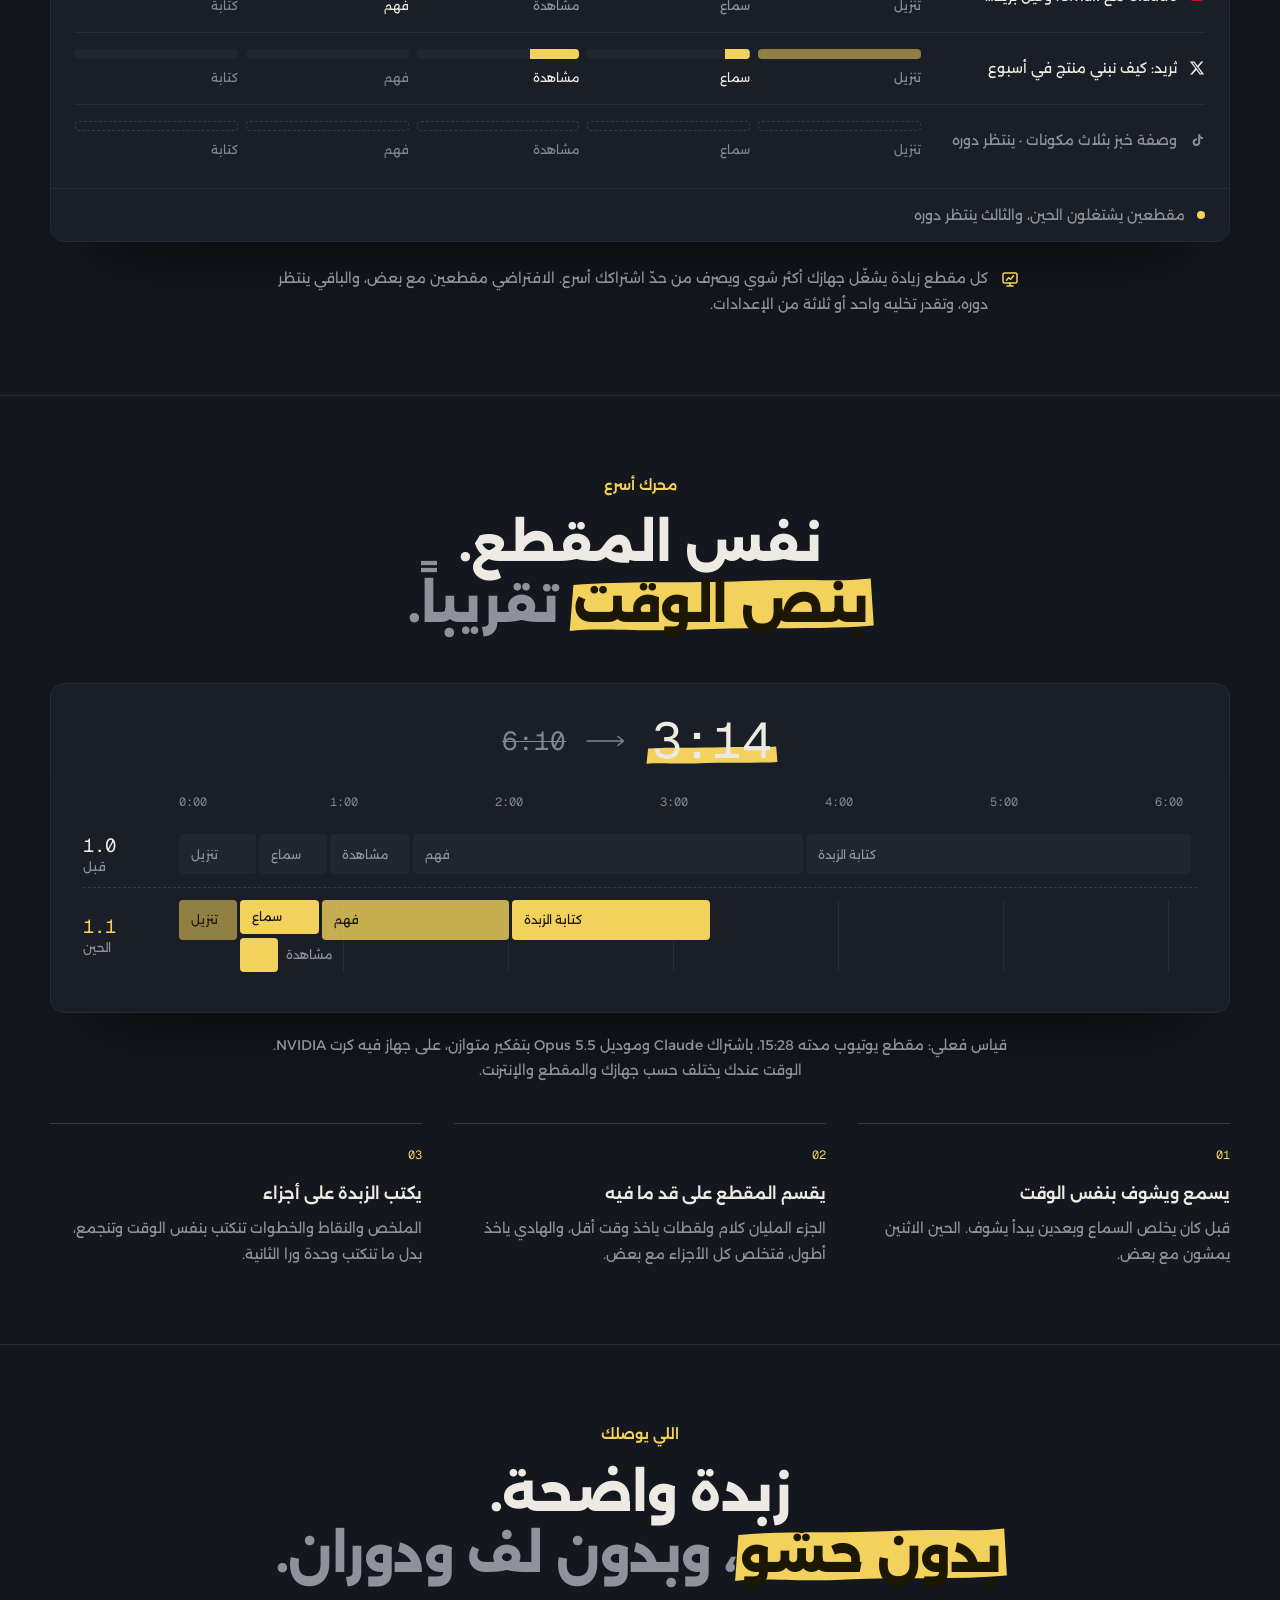
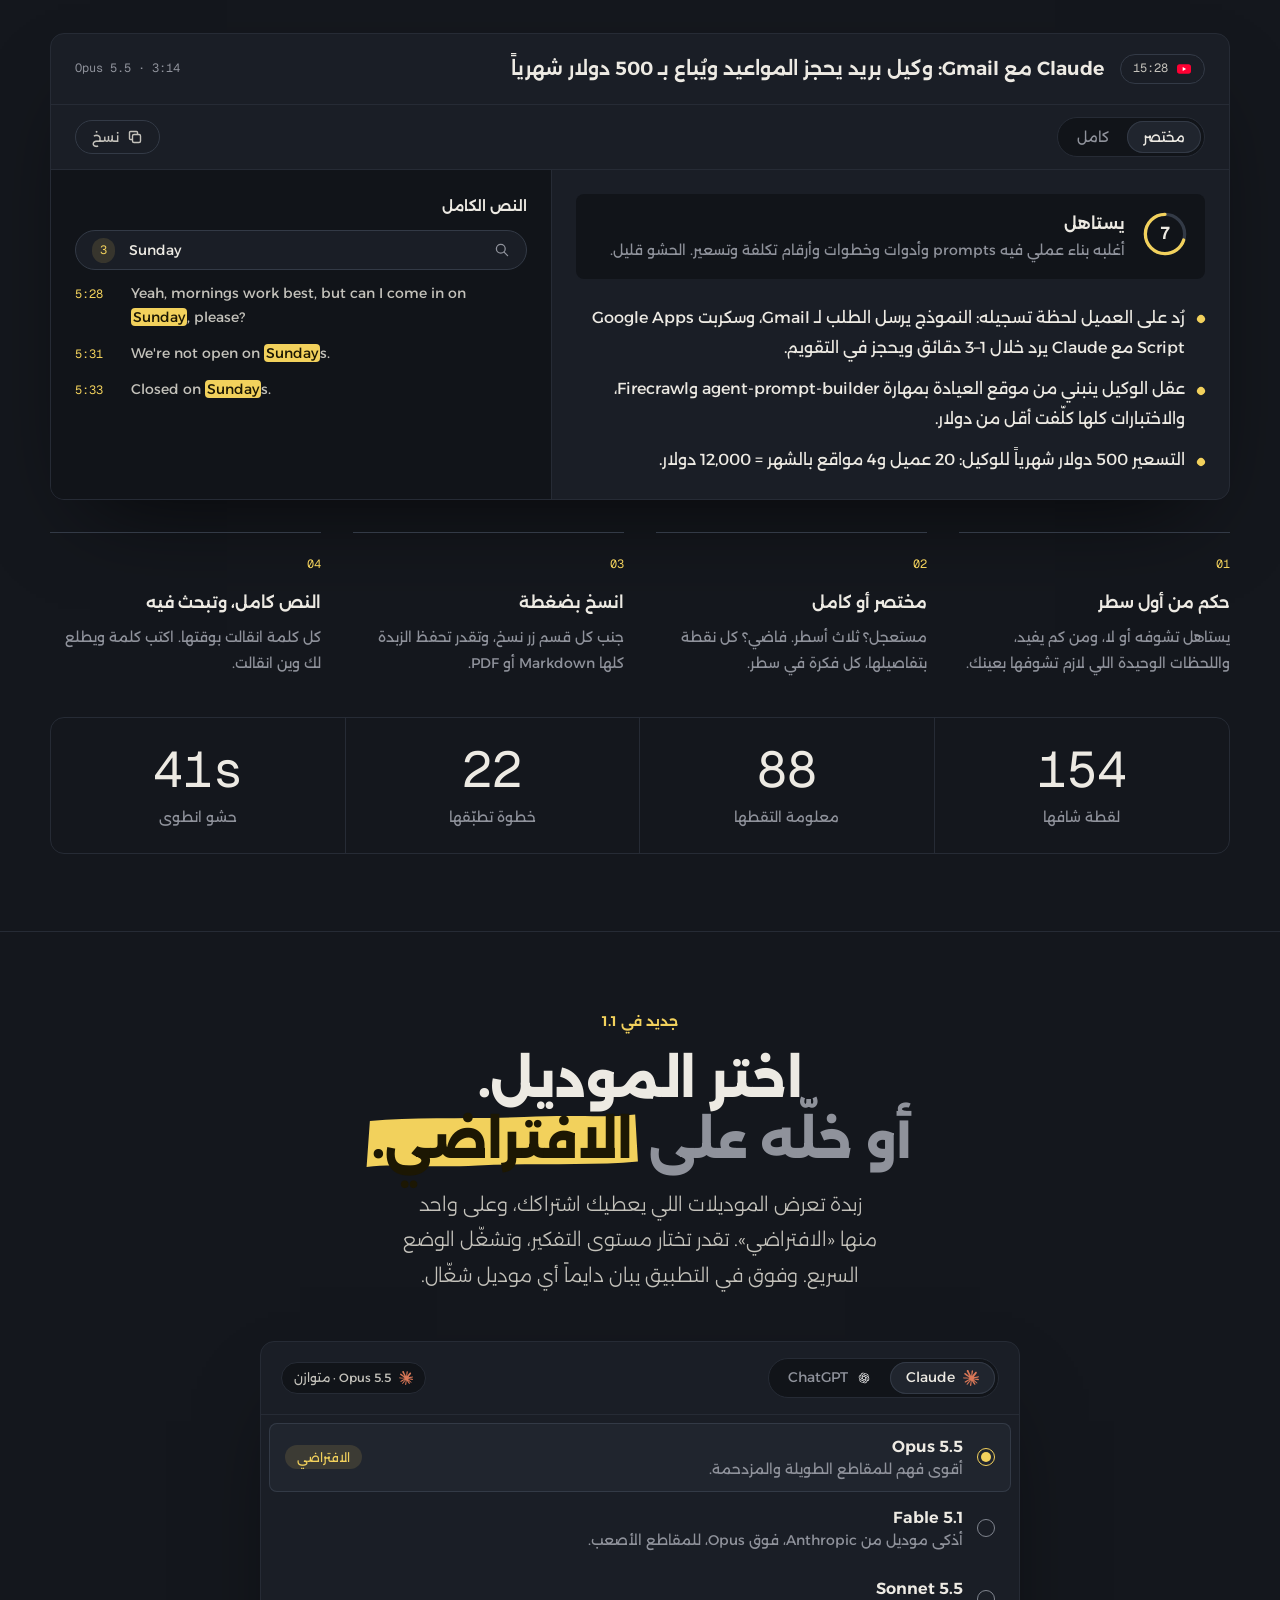
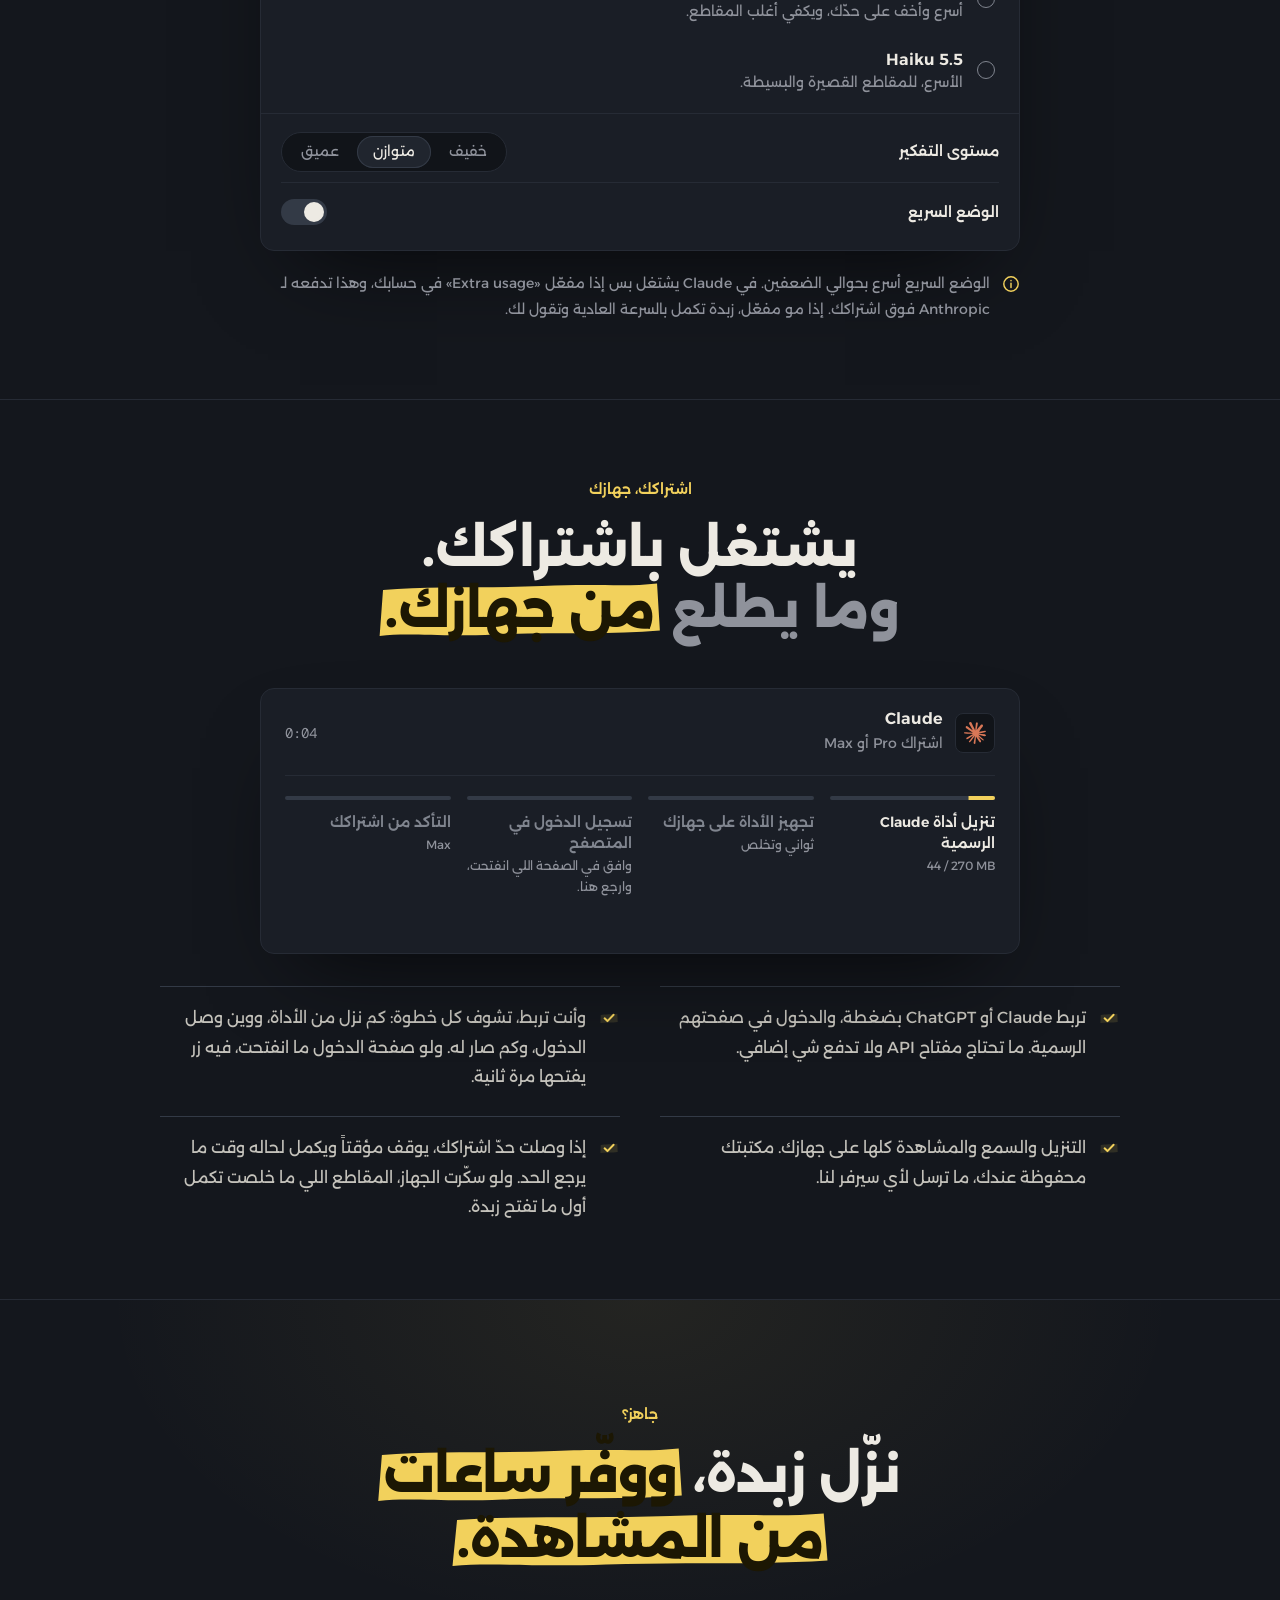
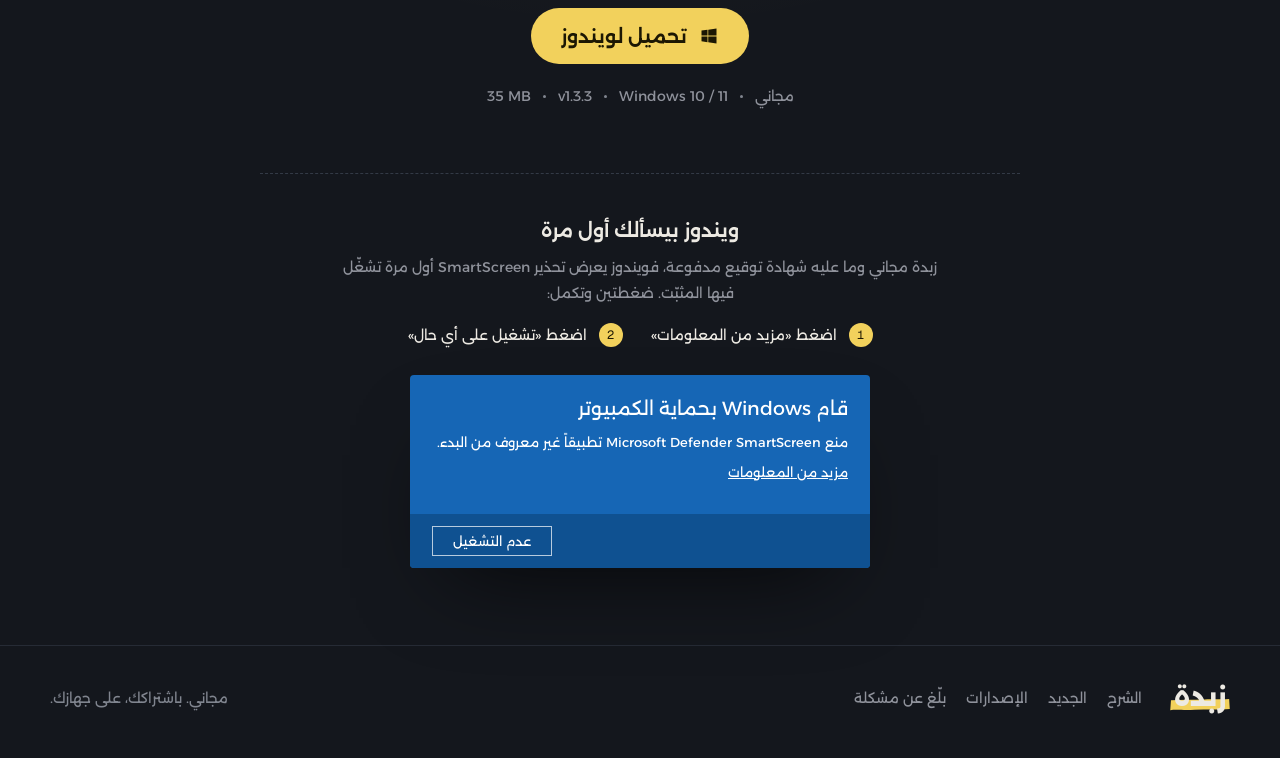
==== commit 8ca914f0: "Site: Site: Google Search Console ownership tag" ====
--- a/index.html
+++ b/index.html
@@ -8,6 +8,7 @@
   <title>زبدة — تلخيص وشرح مقاطع يوتيوب وX وتيك توك بالذكاء الاصطناعي</title>
   <meta name="description" content="تطبيق ويندوز مجاني: الصق رابط يوتيوب أو X أو تيك توك، وزبدة تسمع المقطع وتشوفه كامل، وتعطيك زبدته بأوقاتها وتشرحه لك بالرسم، بحسابك في ChatGPT أو Claude.">
   <meta name="robots" content="index, follow, max-image-preview:large">
+  <meta name="google-site-verification" content="ageKuxoyqyGZByLKAbtSlzBnwXhqYNksD65QgOeIHk8">
   <link rel="canonical" href="https://abugiza.github.io/zubda/">
   <link rel="alternate" hreflang="ar" href="https://abugiza.github.io/zubda/">
   <link rel="alternate" hreflang="en" href="https://abugiza.github.io/zubda/en/">
@@ -31,8 +32,8 @@
   <meta name="twitter:image:alt" content="زبدة — لا تشوف المقطع، اقرأ زبدته">
   <script type="application/ld+json">{"@context":"https://schema.org","@graph":[{"@type":"WebSite","@id":"https://abugiza.github.io/zubda/#website","url":"https://abugiza.github.io/zubda/","name":"Zubda","alternateName":"زبدة","inLanguage":["ar","en"],"publisher":{"@id":"https://abugiza.github.io/zubda/#author"}},{"@type":"Person","@id":"https://abugiza.github.io/zubda/#author","name":"ABUGIZA","url":"https://github.com/ABUGIZA"},{"@type":"SoftwareApplication","@id":"https://abugiza.github.io/zubda/#app","name":"Zubda","alternateName":"زبدة","description":"تطبيق ويندوز مجاني: الصق رابط يوتيوب أو X أو تيك توك، وزبدة تسمع المقطع وتشوفه كامل، وتعطيك زبدته بأوقاتها وتشرحه لك بالرسم، بحسابك في ChatGPT أو Claude.","url":"https://abugiza.github.io/zubda/","applicationCategory":"MultimediaApplication","applicationSubCategory":"تلخيص المقاطع","operatingSystem":"Windows 10, Windows 11","downloadUrl":"https://github.com/ABUGIZA/zubda/releases/latest/download/Zubda-Setup.exe","installUrl":"https://github.com/ABUGIZA/zubda/releases/latest/download/Zubda-Setup.exe","image":"https://abugiza.github.io/zubda/assets/og.png","screenshot":"https://abugiza.github.io/zubda/assets/og.png","inLanguage":["ar","en"],"featureList":["تلخيص مقاطع يوتيوب وX وتيك توك وإنستقرام وفيميو، وقوائم التشغيل والقنوات، وملفات الفيديو والصوت","تسمع المقطع وتشوف لقطاته كامل، وتقرأ اللي ظهر على الشاشة وما انقال: كود وإعدادات وأرقام","الزبدة والنقاط الجوهرية، كل نقطة بوقتها ورابط يفتح المقطع عند تلك الثانية","«اشرح لي»: شرح المقطع كأنك شفته، وكل جزء مرسوم بالشكل اللي يوضحه","النص الكامل بأوقاته مع البحث فيه","اسأل المقطع أو مكتبتك كلها، والجواب بالدقيقة","أكثر من مقطع مع بعض، كل واحد في تبويب","حفظ الزبدة Markdown أو PDF","تشتغل بحسابك في ChatGPT (حتى المجاني) أو Claude، بدون مفتاح API"],"softwareRequirements":"Windows 10 أو 11 (64-bit)، وحساب ChatGPT أو Claude","storageRequirements":"حوالي 1.3 جيجا للمحركات (2.1 مع كرت NVIDIA)","isAccessibleForFree":true,"offers":{"@type":"Offer","price":"0","priceCurrency":"USD"},"releaseNotes":"https://abugiza.github.io/zubda/new.html","author":{"@id":"https://abugiza.github.io/zubda/#author"},"publisher":{"@id":"https://abugiza.github.io/zubda/#author"},"softwareVersion":"1.3.3","datePublished":"2026-10-26","fileSize":"35 MB"},{"@type":"WebPage","@id":"https://abugiza.github.io/zubda/#webpage","url":"https://abugiza.github.io/zubda/","name":"زبدة — تلخيص وشرح مقاطع يوتيوب وX وتيك توك بالذكاء الاصطناعي","description":"تطبيق ويندوز مجاني: الصق رابط يوتيوب أو X أو تيك توك، وزبدة تسمع المقطع وتشوفه كامل، وتعطيك زبدته بأوقاتها وتشرحه لك بالرسم، بحسابك في ChatGPT أو Claude.","inLanguage":"ar","isPartOf":{"@id":"https://abugiza.github.io/zubda/#website"},"about":{"@id":"https://abugiza.github.io/zubda/#app"},"primaryImageOfPage":{"@type":"ImageObject","url":"https://abugiza.github.io/zubda/assets/og.png","width":1200,"height":630},"dateModified":"2026-10-26"}]}</script>
   <link rel="icon" href="assets/icon.svg" type="image/svg+xml">
-  <link rel="stylesheet" href="assets/fonts.css?v=72e5a7d">
-  <link rel="stylesheet" href="assets/site.css?v=72e5a7d">
+  <link rel="stylesheet" href="assets/fonts.css?v=e5626e5">
+  <link rel="stylesheet" href="assets/site.css?v=e5626e5">
 </head>
 <body data-page="home">
   <header class="nav" data-nav>
@@ -326,6 +327,6 @@
     </div>
   </footer>
 
-  <script type="module" src="assets/site.js?v=72e5a7d"></script>
+  <script type="module" src="assets/site.js?v=e5626e5"></script>
 </body>
 </html>
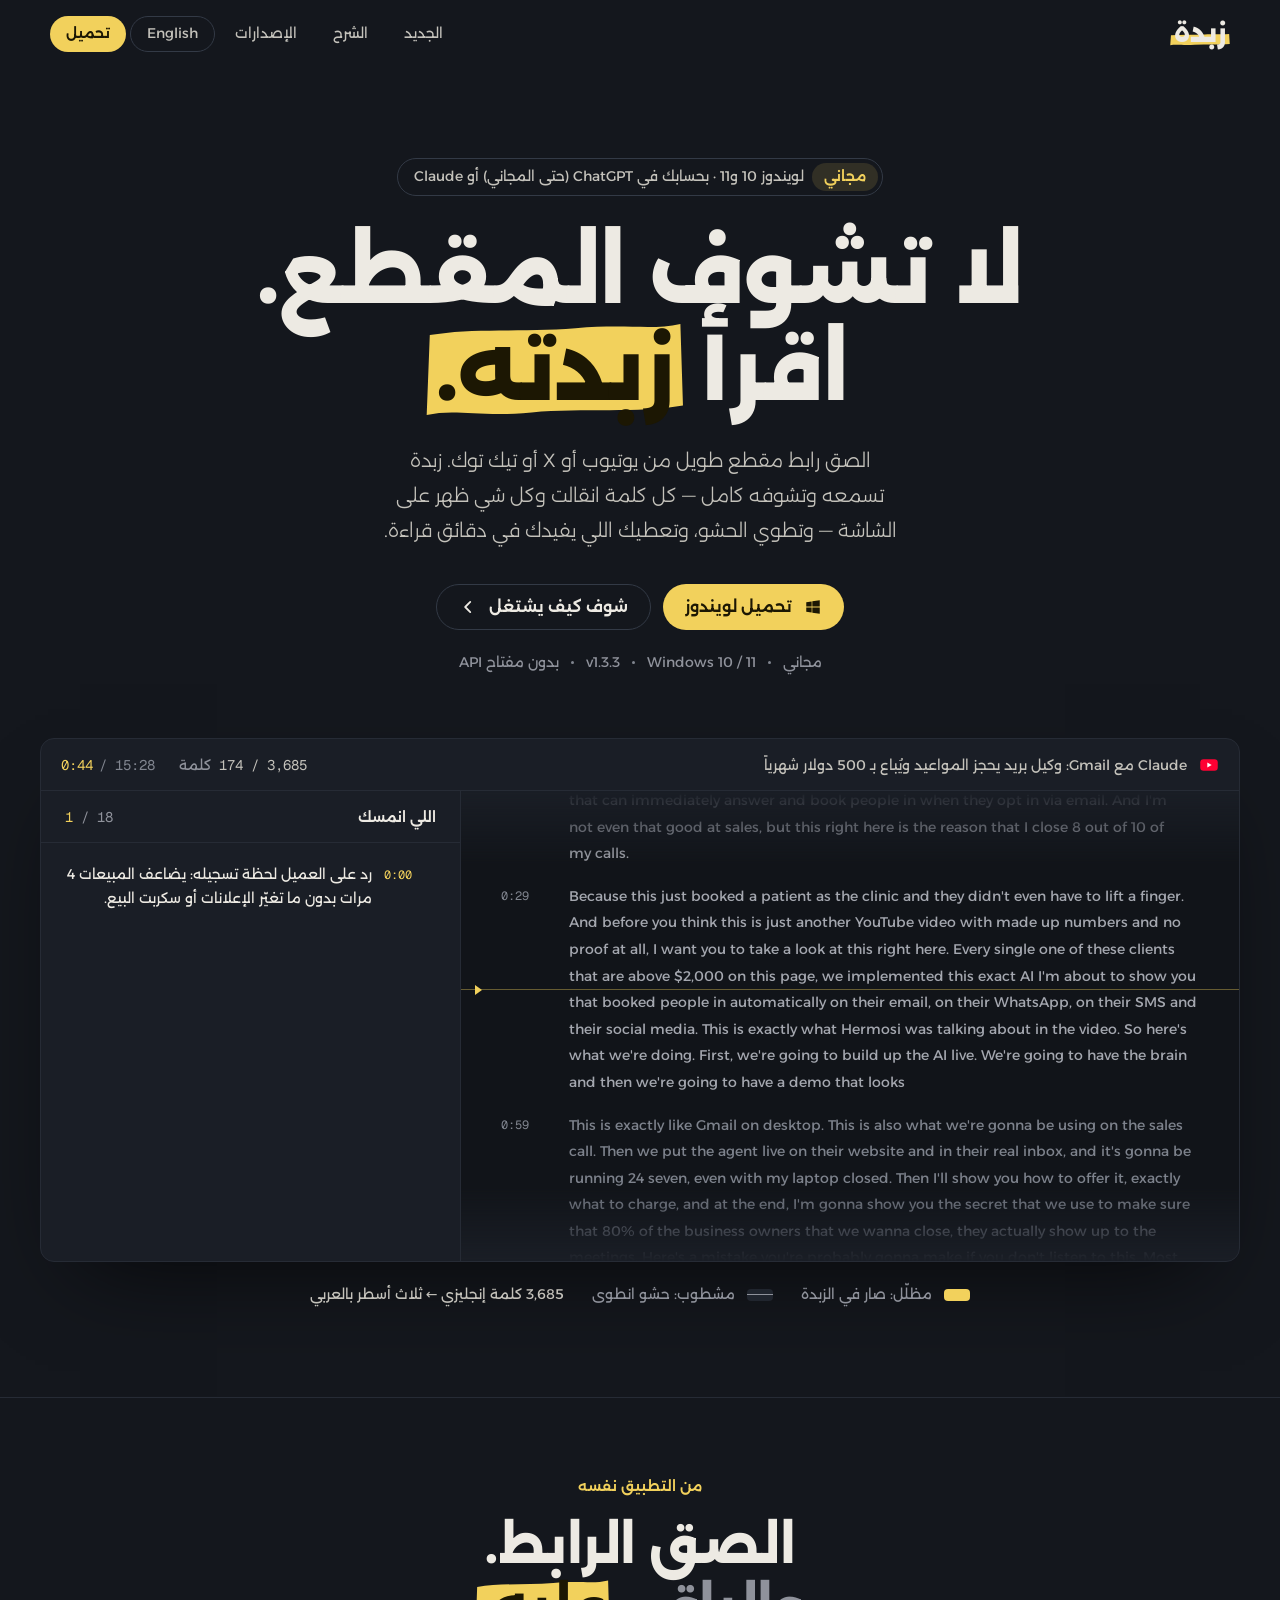
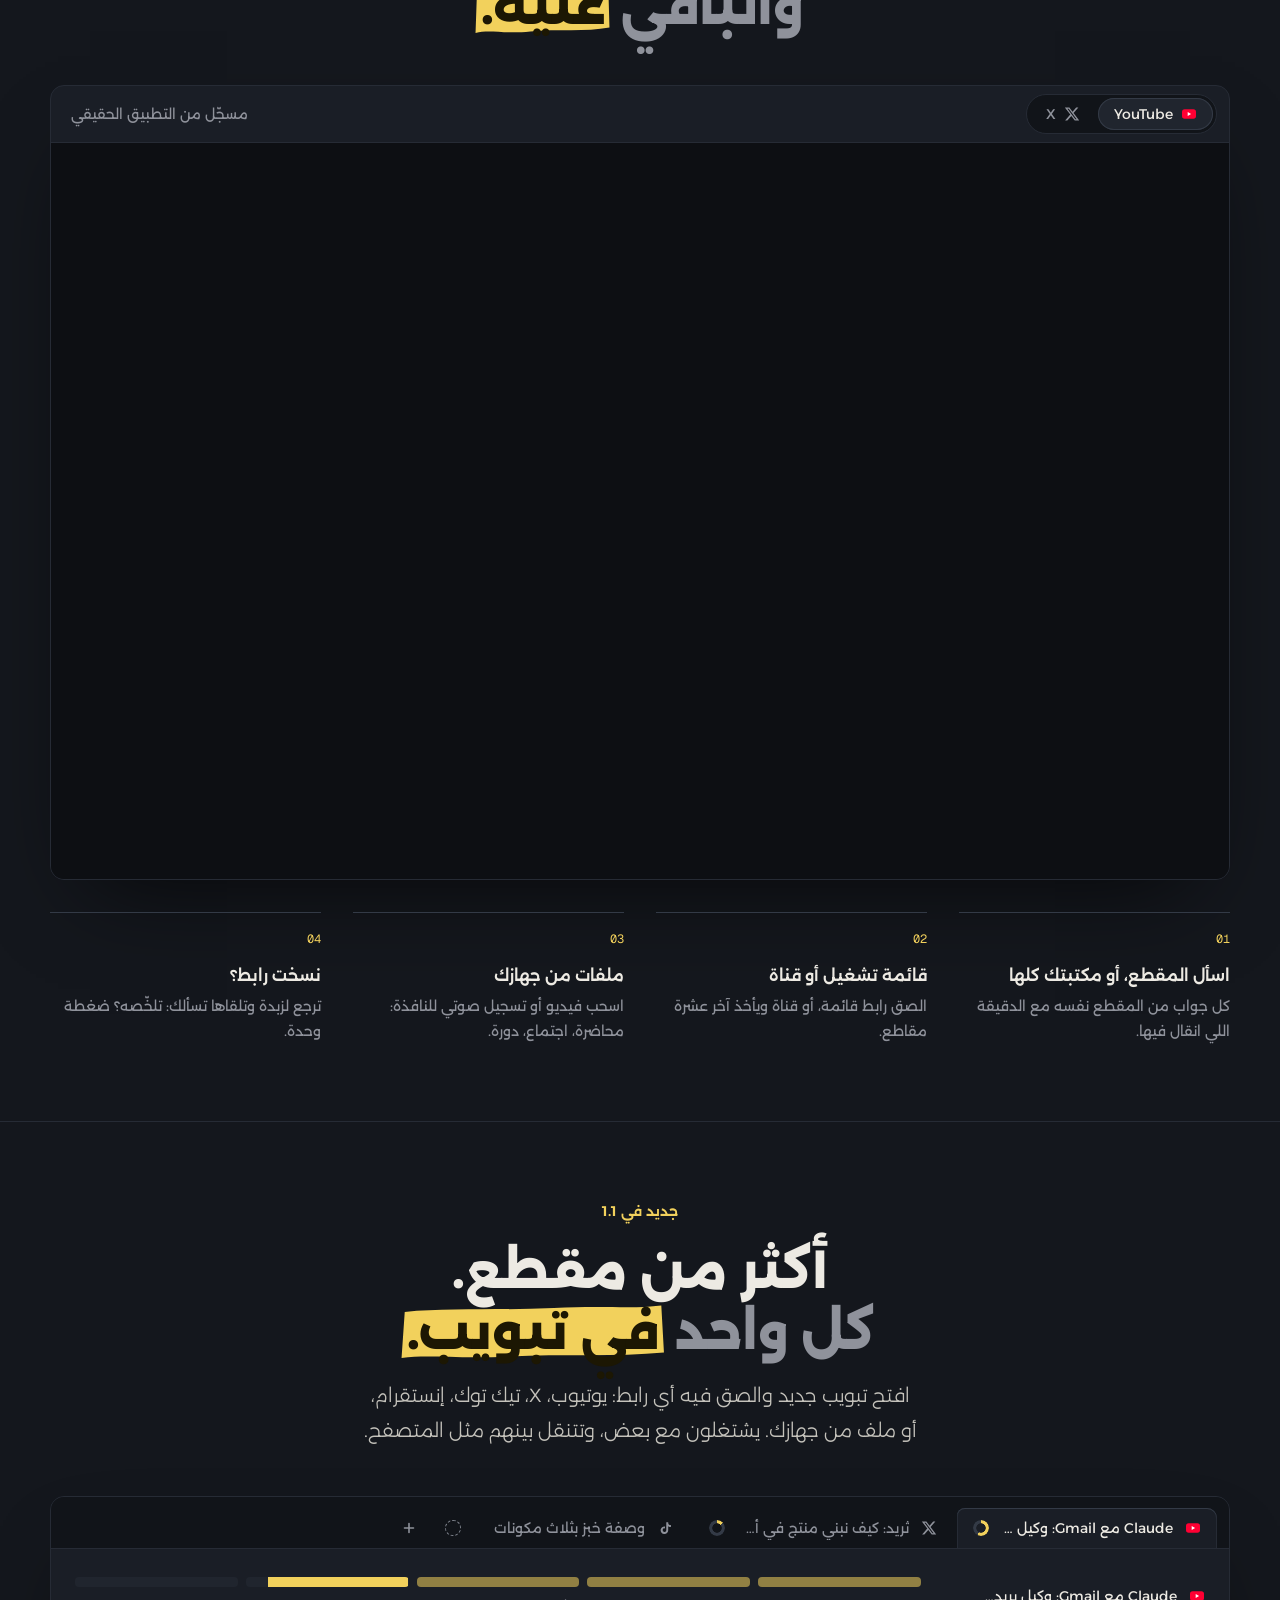
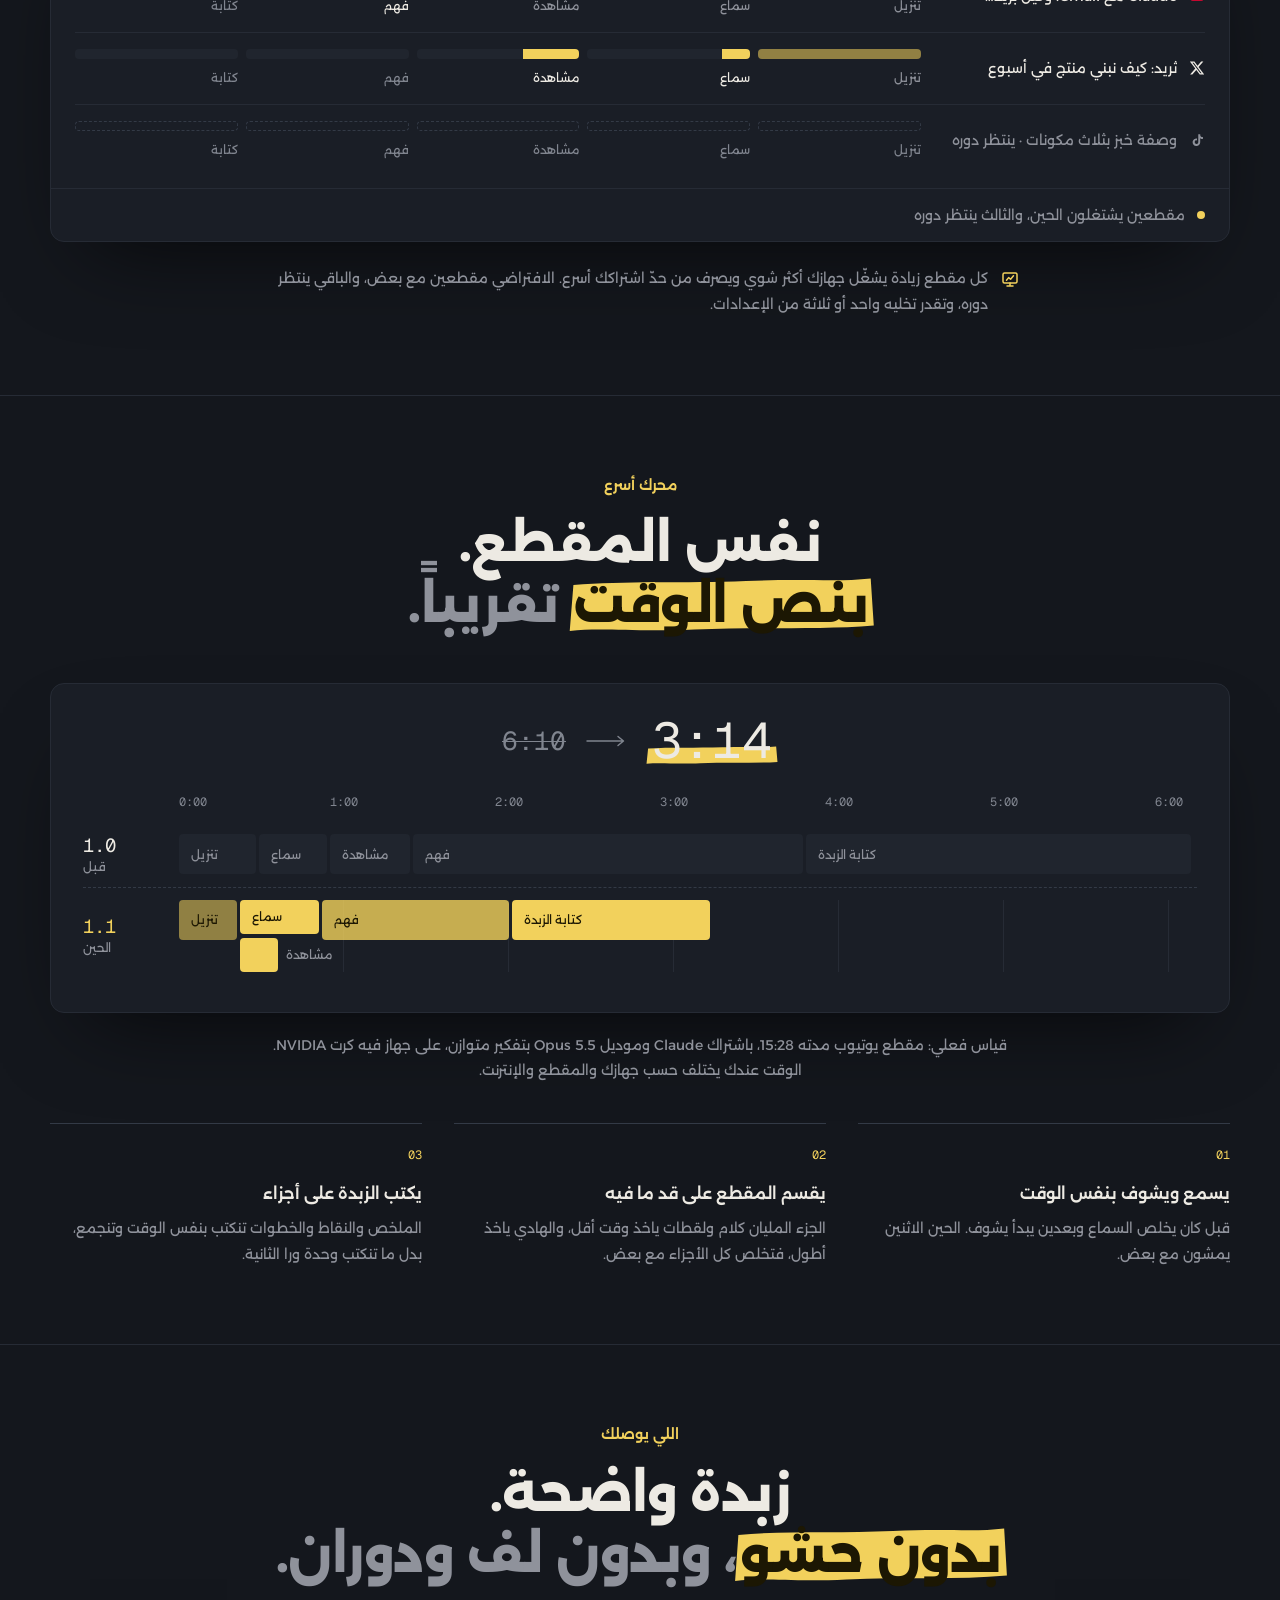
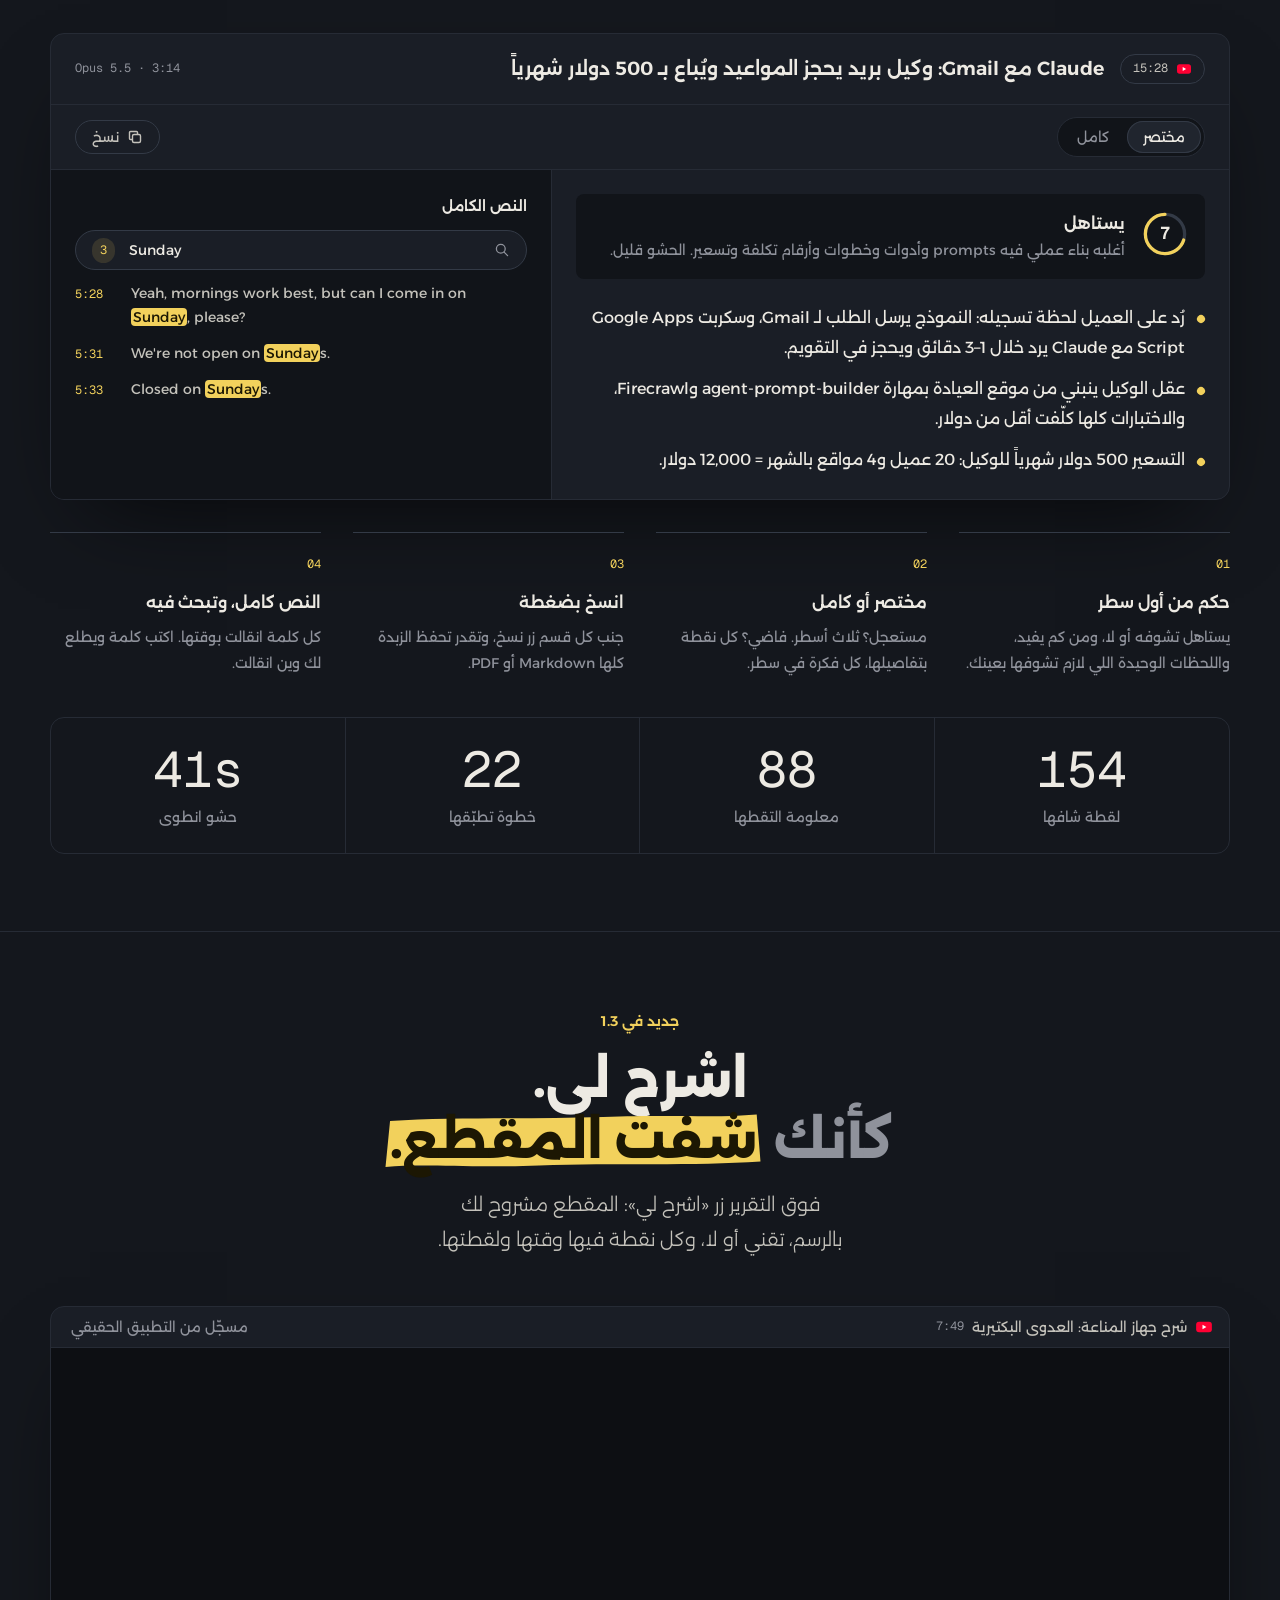
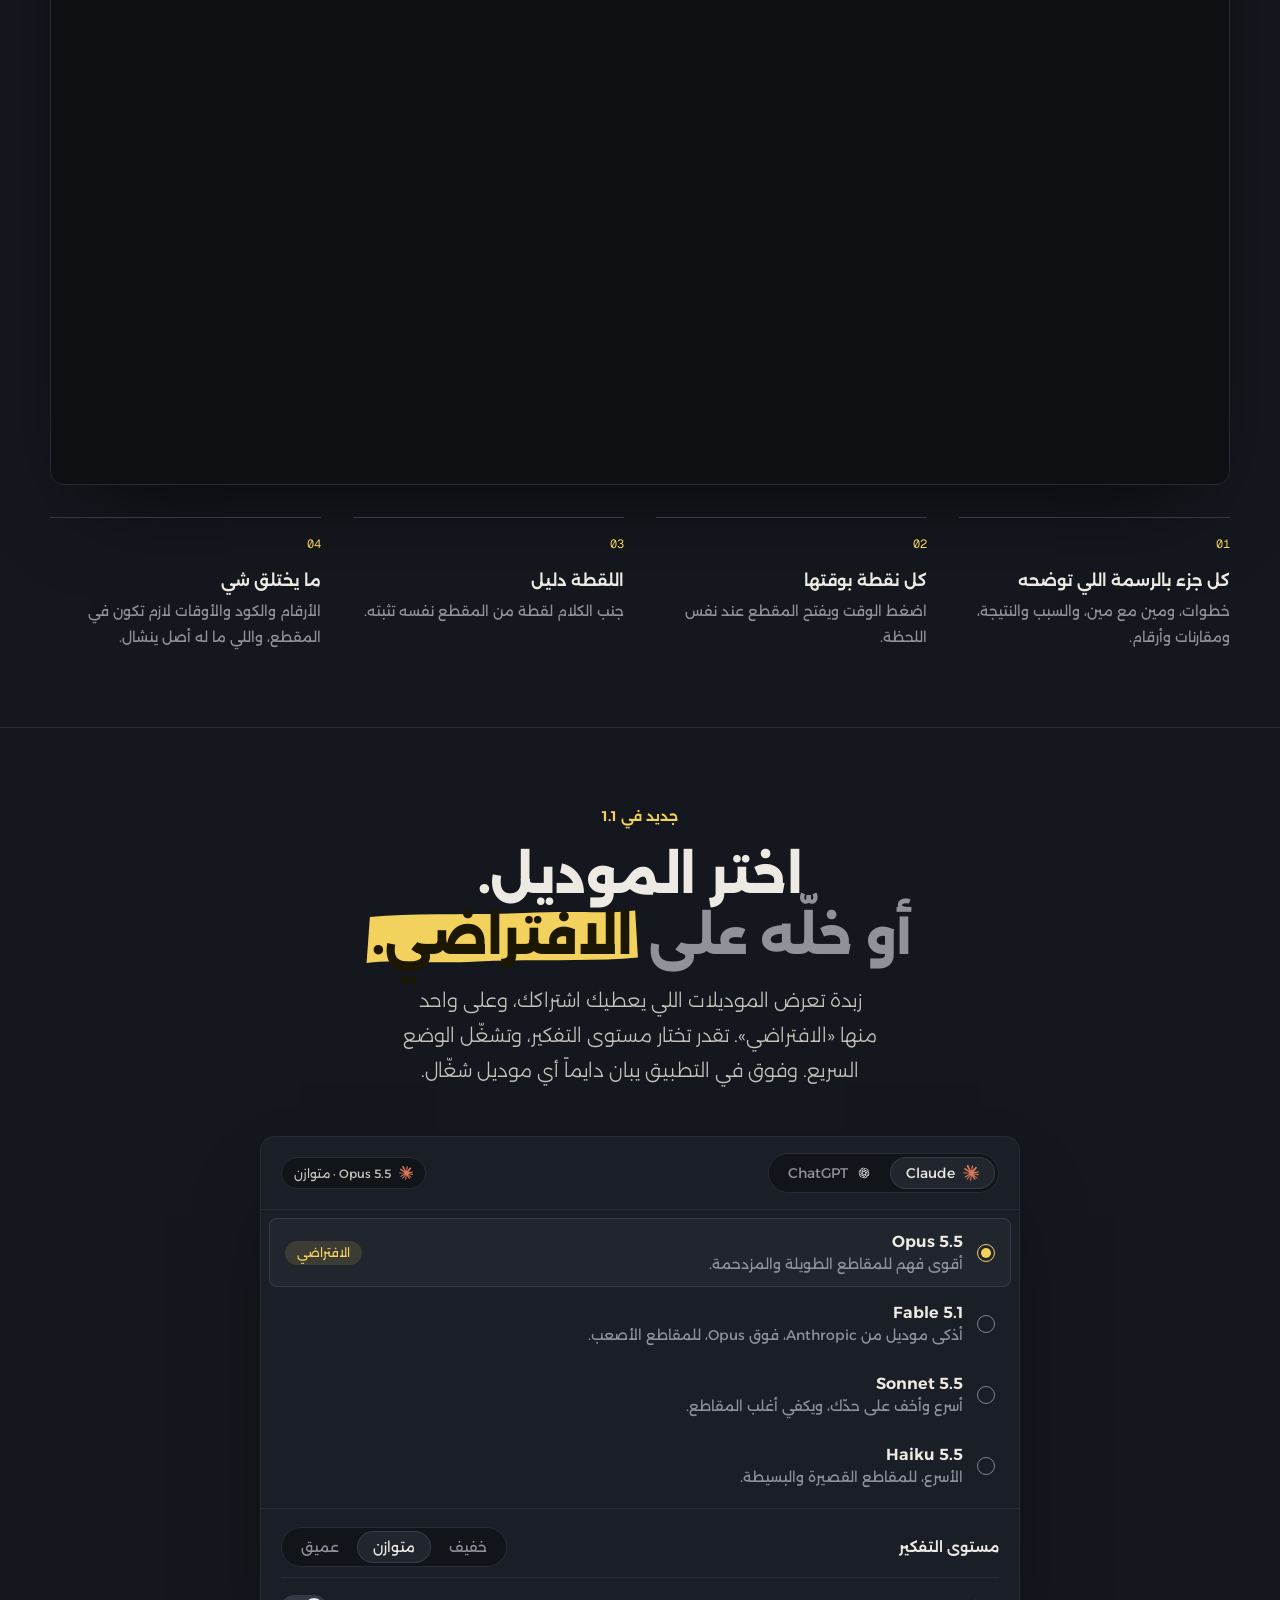
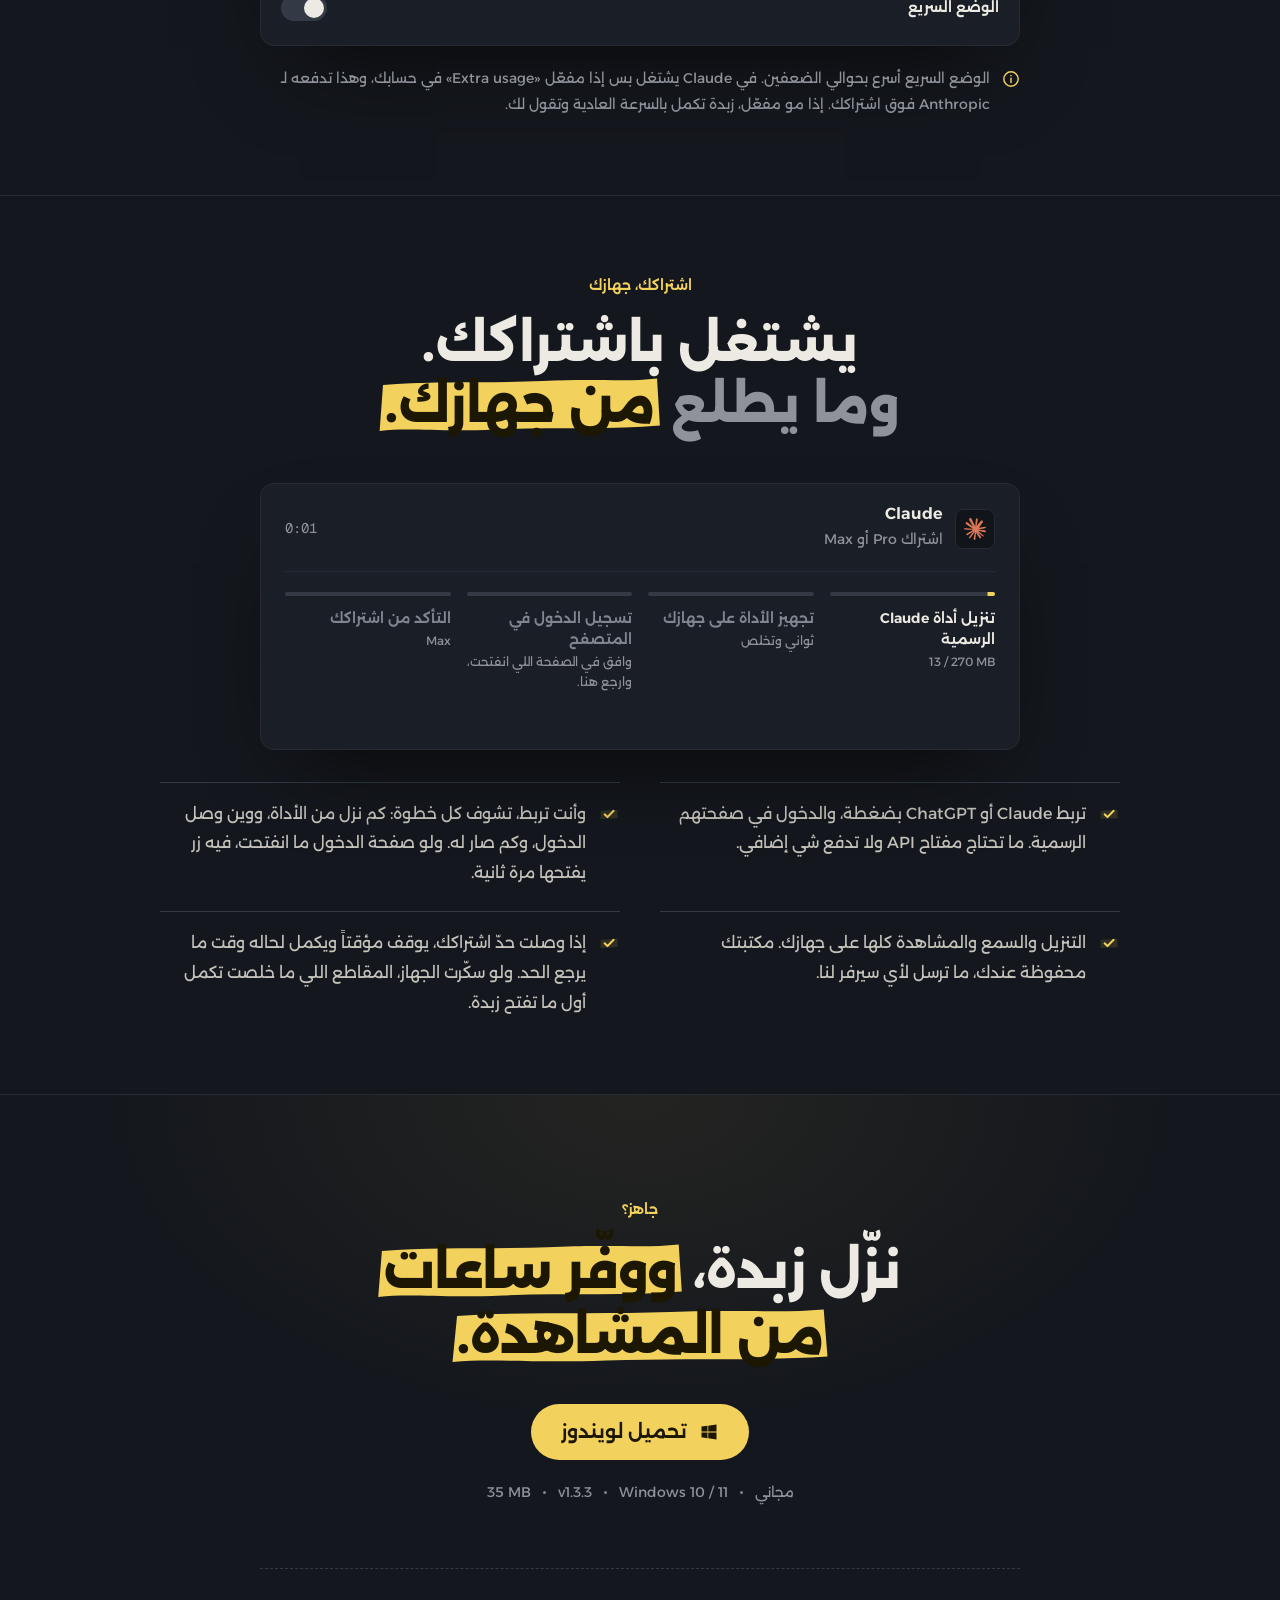
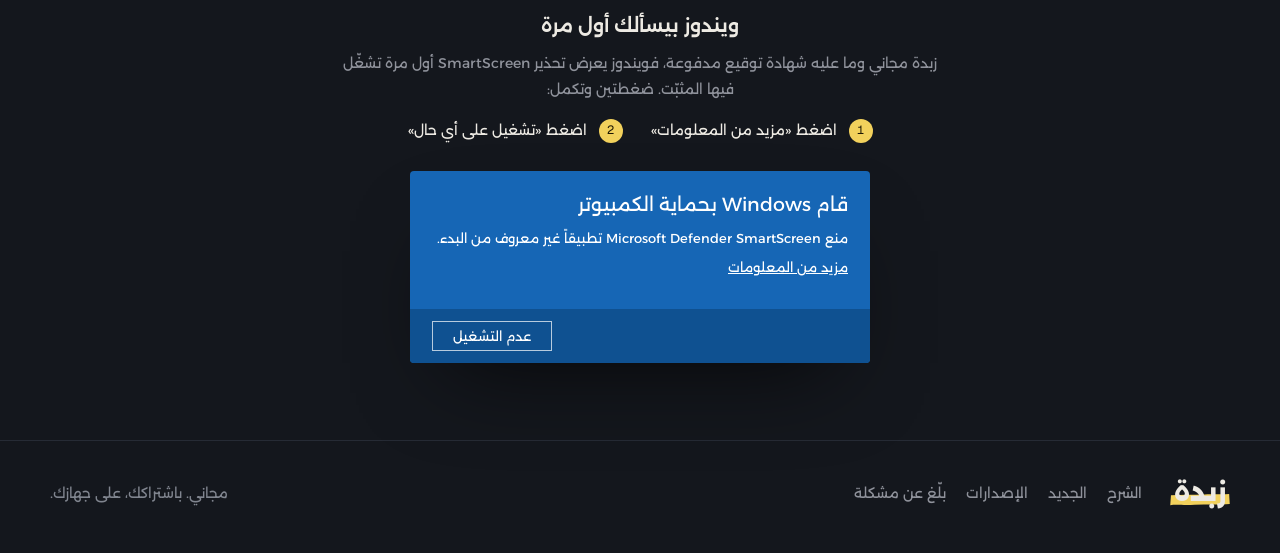
==== commit 6db2f7a9: "Site: Site: «Explain it» on the home page, the guide's eight settings sections, the language switch " ====
--- a/index.html
+++ b/index.html
@@ -32,8 +32,8 @@
   <meta name="twitter:image:alt" content="زبدة — لا تشوف المقطع، اقرأ زبدته">
   <script type="application/ld+json">{"@context":"https://schema.org","@graph":[{"@type":"WebSite","@id":"https://abugiza.github.io/zubda/#website","url":"https://abugiza.github.io/zubda/","name":"Zubda","alternateName":"زبدة","inLanguage":["ar","en"],"publisher":{"@id":"https://abugiza.github.io/zubda/#author"}},{"@type":"Person","@id":"https://abugiza.github.io/zubda/#author","name":"ABUGIZA","url":"https://github.com/ABUGIZA"},{"@type":"SoftwareApplication","@id":"https://abugiza.github.io/zubda/#app","name":"Zubda","alternateName":"زبدة","description":"تطبيق ويندوز مجاني: الصق رابط يوتيوب أو X أو تيك توك، وزبدة تسمع المقطع وتشوفه كامل، وتعطيك زبدته بأوقاتها وتشرحه لك بالرسم، بحسابك في ChatGPT أو Claude.","url":"https://abugiza.github.io/zubda/","applicationCategory":"MultimediaApplication","applicationSubCategory":"تلخيص المقاطع","operatingSystem":"Windows 10, Windows 11","downloadUrl":"https://github.com/ABUGIZA/zubda/releases/latest/download/Zubda-Setup.exe","installUrl":"https://github.com/ABUGIZA/zubda/releases/latest/download/Zubda-Setup.exe","image":"https://abugiza.github.io/zubda/assets/og.png","screenshot":"https://abugiza.github.io/zubda/assets/og.png","inLanguage":["ar","en"],"featureList":["تلخيص مقاطع يوتيوب وX وتيك توك وإنستقرام وفيميو، وقوائم التشغيل والقنوات، وملفات الفيديو والصوت","تسمع المقطع وتشوف لقطاته كامل، وتقرأ اللي ظهر على الشاشة وما انقال: كود وإعدادات وأرقام","الزبدة والنقاط الجوهرية، كل نقطة بوقتها ورابط يفتح المقطع عند تلك الثانية","«اشرح لي»: شرح المقطع كأنك شفته، وكل جزء مرسوم بالشكل اللي يوضحه","النص الكامل بأوقاته مع البحث فيه","اسأل المقطع أو مكتبتك كلها، والجواب بالدقيقة","أكثر من مقطع مع بعض، كل واحد في تبويب","حفظ الزبدة Markdown أو PDF","تشتغل بحسابك في ChatGPT (حتى المجاني) أو Claude، بدون مفتاح API"],"softwareRequirements":"Windows 10 أو 11 (64-bit)، وحساب ChatGPT أو Claude","storageRequirements":"حوالي 1.3 جيجا للمحركات (2.1 مع كرت NVIDIA)","isAccessibleForFree":true,"offers":{"@type":"Offer","price":"0","priceCurrency":"USD"},"releaseNotes":"https://abugiza.github.io/zubda/new.html","author":{"@id":"https://abugiza.github.io/zubda/#author"},"publisher":{"@id":"https://abugiza.github.io/zubda/#author"},"softwareVersion":"1.3.3","datePublished":"2026-10-26","fileSize":"35 MB"},{"@type":"WebPage","@id":"https://abugiza.github.io/zubda/#webpage","url":"https://abugiza.github.io/zubda/","name":"زبدة — تلخيص وشرح مقاطع يوتيوب وX وتيك توك بالذكاء الاصطناعي","description":"تطبيق ويندوز مجاني: الصق رابط يوتيوب أو X أو تيك توك، وزبدة تسمع المقطع وتشوفه كامل، وتعطيك زبدته بأوقاتها وتشرحه لك بالرسم، بحسابك في ChatGPT أو Claude.","inLanguage":"ar","isPartOf":{"@id":"https://abugiza.github.io/zubda/#website"},"about":{"@id":"https://abugiza.github.io/zubda/#app"},"primaryImageOfPage":{"@type":"ImageObject","url":"https://abugiza.github.io/zubda/assets/og.png","width":1200,"height":630},"dateModified":"2026-10-26"}]}</script>
   <link rel="icon" href="assets/icon.svg" type="image/svg+xml">
-  <link rel="stylesheet" href="assets/fonts.css?v=e5626e5">
-  <link rel="stylesheet" href="assets/site.css?v=e5626e5">
+  <link rel="stylesheet" href="assets/fonts.css?v=24ac0d8">
+  <link rel="stylesheet" href="assets/site.css?v=24ac0d8">
 </head>
 <body data-page="home">
   <header class="nav" data-nav>
@@ -237,6 +237,29 @@
       </div>
     </section>
 
+    <section class="sec" id="explain">
+      <div class="wrap">
+        <div class="head rv">
+          <span class="eyebrow" data-t="xp_eye">جديد في 1.3</span>
+          <h2><span data-t="xp_h1">اشرح لي.</span> <span class="soft" data-t="xp_h2" data-html>كأنك <em class="hl">شفت المقطع.</em></span></h2>
+          <p class="lede" data-t="xp_p">فوق التقرير زر «اشرح لي»: المقطع مشروح لك بالرسم، تقني أو لا، وكل نقطة فيها وقتها ولقطتها.</p>
+        </div>
+        <div class="player rv">
+          <div class="player-bar">
+            <span class="xp-src"><svg viewBox="0 0 24 24" aria-hidden="true"><rect x="1.5" y="5" width="21" height="14" rx="4" fill="#FF0033"/><path d="M10 9v6l5.2-3Z" fill="#fff"/></svg><span data-t="xp_src">شرح جهاز المناعة: العدوى البكتيرية</span><span class="mono" dir="ltr">7:49</span></span>
+            <span class="note"><span data-t="clip_note">مسجّل من التطبيق الحقيقي</span></span>
+          </div>
+          <div class="screen"><video data-demo="explain" autoplay muted loop playsinline disablepictureinpicture preload="none"></video></div>
+        </div>
+        <ul class="caps rv">
+          <li><span class="n mono">01</span><b data-t="xc1_h">كل جزء بالرسمة اللي توضحه</b><span data-t="xc1_p">خطوات، ومين مع مين، والسبب والنتيجة، ومقارنات وأرقام.</span></li>
+          <li><span class="n mono">02</span><b data-t="xc2_h">كل نقطة بوقتها</b><span data-t="xc2_p">اضغط الوقت ويفتح المقطع عند نفس اللحظة.</span></li>
+          <li><span class="n mono">03</span><b data-t="xc3_h">اللقطة دليل</b><span data-t="xc3_p">جنب الكلام لقطة من المقطع نفسه تثبته.</span></li>
+          <li><span class="n mono">04</span><b data-t="xc4_h">ما يختلق شي</b><span data-t="xc4_p">الأرقام والكود والأوقات لازم تكون في المقطع، واللي ما له أصل ينشال.</span></li>
+        </ul>
+      </div>
+    </section>
+
     <section class="sec" id="models">
       <div class="wrap">
         <div class="head rv">
@@ -327,6 +350,6 @@
     </div>
   </footer>
 
-  <script type="module" src="assets/site.js?v=e5626e5"></script>
+  <script type="module" src="assets/site.js?v=24ac0d8"></script>
 </body>
 </html>
--- a/assets/site.css
+++ b/assets/site.css
@@ -165,6 +165,9 @@
 .player-bar { display: flex; justify-content: space-between; align-items: center; gap: 12px; padding: 8px 12px; border-bottom: 1px solid var(--line); }
 .note { display: inline-flex; align-items: center; gap: 12px; padding-inline-end: 8px; font-size: var(--t-s); color: var(--ink-3); }
 .note b { height: 24px; padding: 0 8px; display: inline-flex; align-items: center; border-radius: var(--r0); background: var(--butter-wash); color: var(--butter); font-weight: 400; font-size: var(--t-xs); }
+.xp-src { display: inline-flex; align-items: center; gap: 8px; min-width: 0; padding-inline-start: 4px; font-size: var(--t-s); color: var(--ink-2); white-space: nowrap; }
+.xp-src svg { width: 18px; height: 18px; flex: none; }
+.xp-src .mono { color: var(--ink-3); font-size: var(--t-xs); }
 .screen { background: #0d0f13; aspect-ratio: 16 / 10; }
 .screen video { width: 100%; height: 100%; object-fit: contain; }
 .caps { list-style: none; margin: 32px 0 0; padding: 0; display: grid; grid-template-columns: repeat(4, minmax(0, 1fr)); gap: 0 32px; }
@@ -451,7 +454,7 @@
   .rd-final { padding: 20px 16px; }
   .rd-notes li { grid-template-columns: 44px minmax(0, 1fr); }
   .player-bar { flex-direction: column; align-items: stretch; }
-  .player-bar .seg { align-self: center; }
+  .player-bar .seg, .player-bar .xp-src { align-self: center; }
   .note { justify-content: center; }
   .caps, .marks { grid-template-columns: 1fr; gap: 20px; }
   .win-tabs { padding: 0 6px; overflow: hidden; }
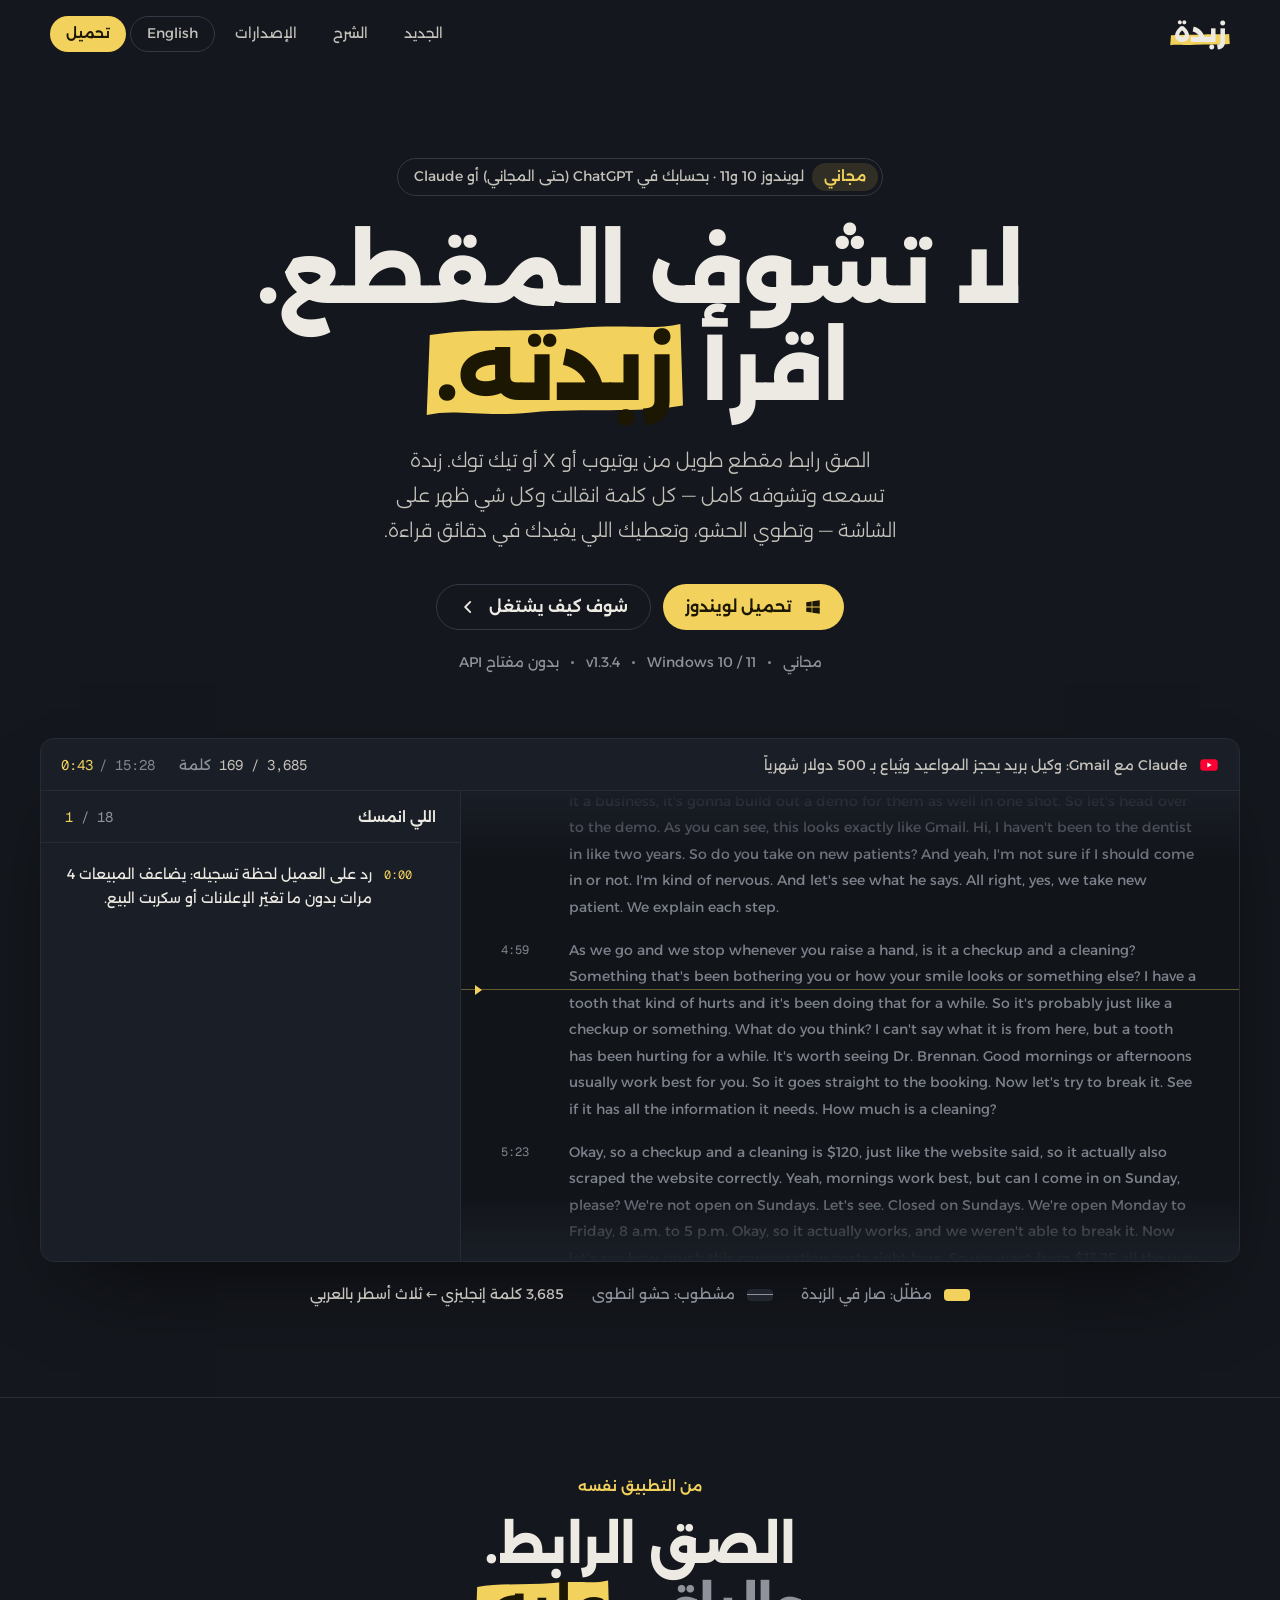
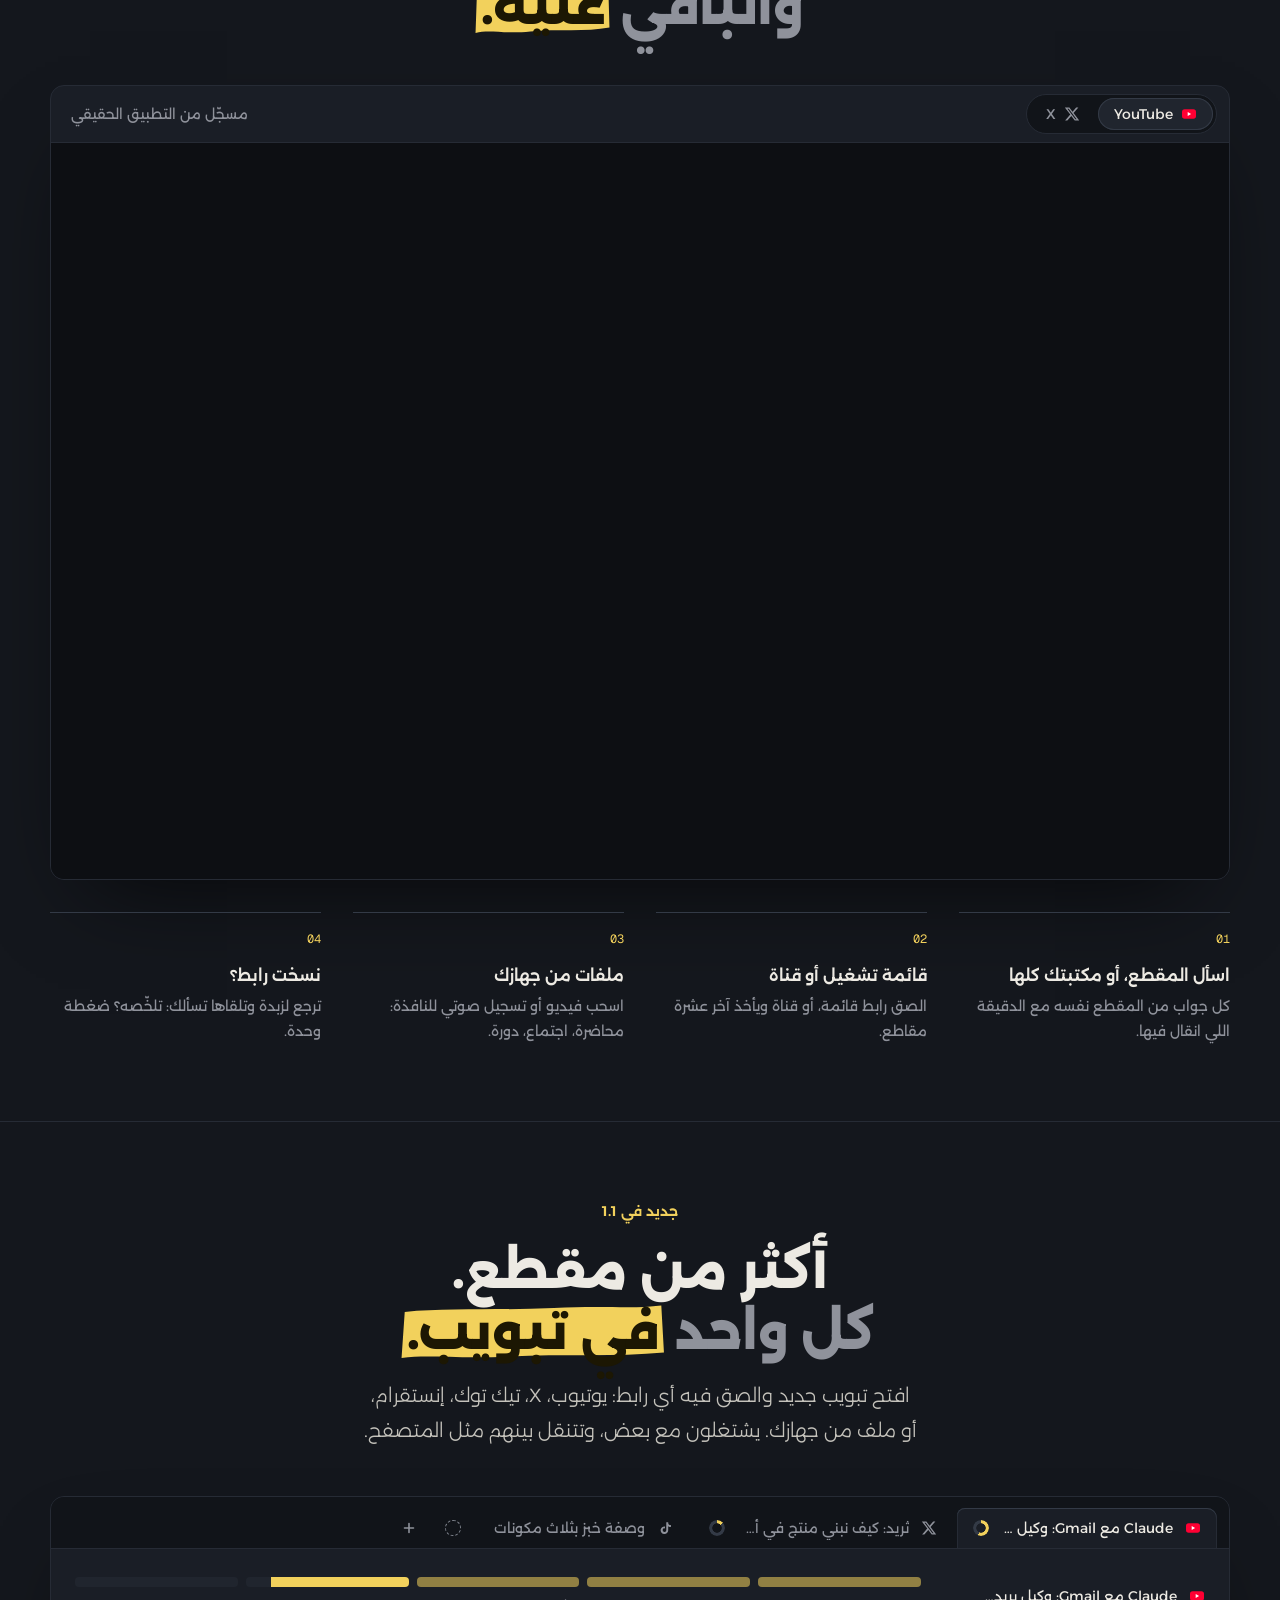
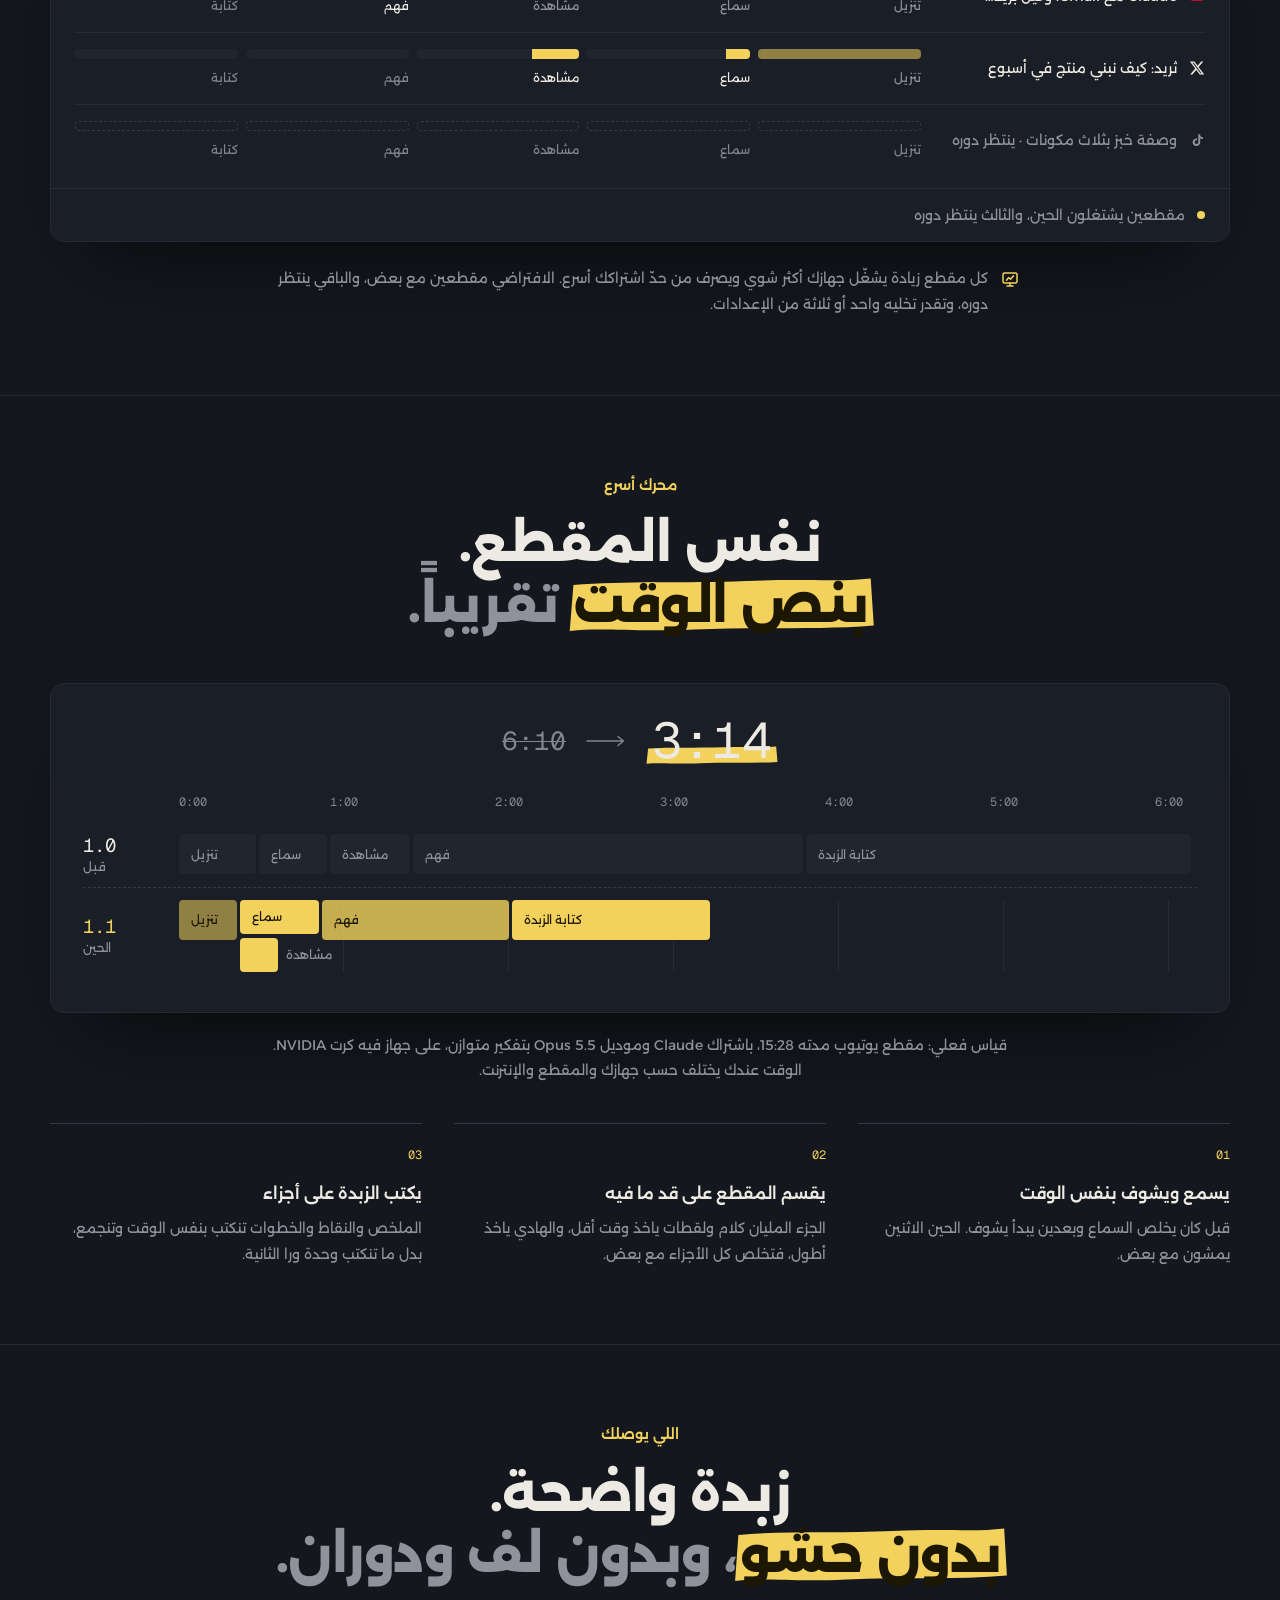
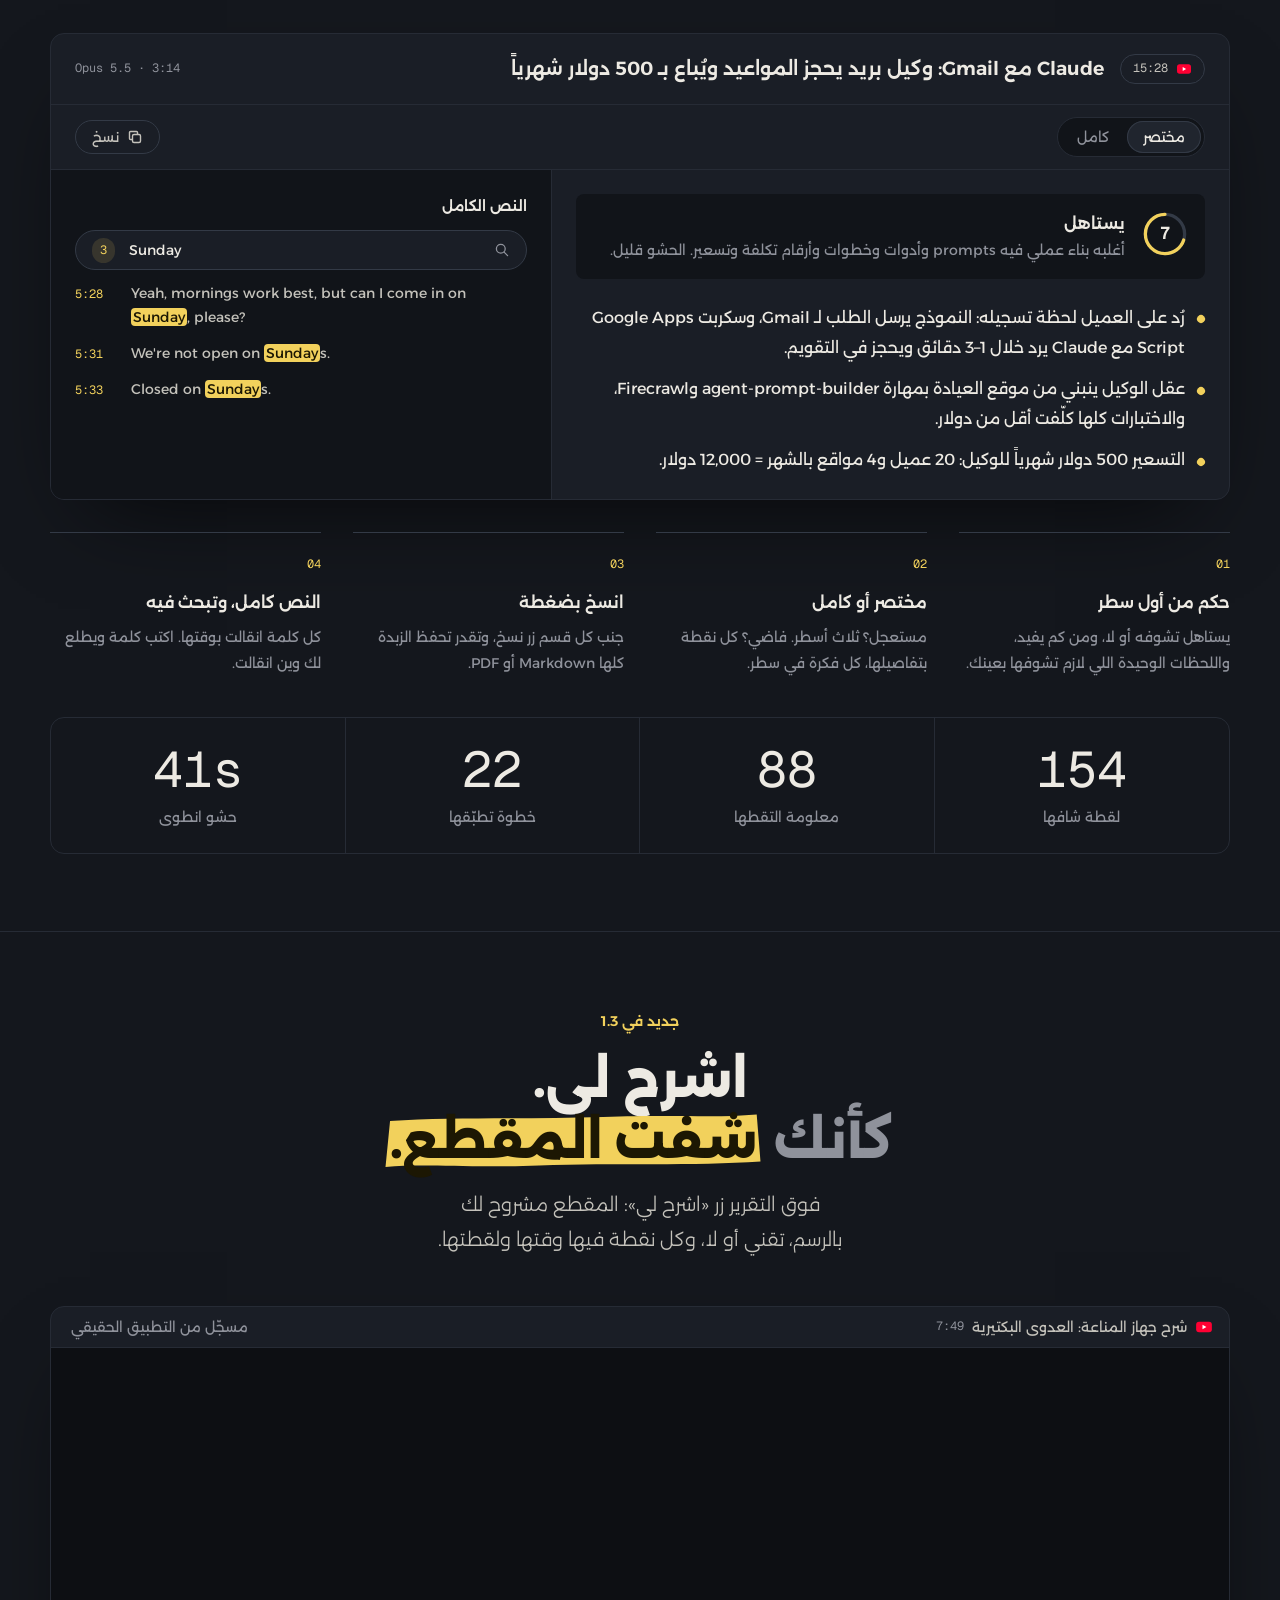
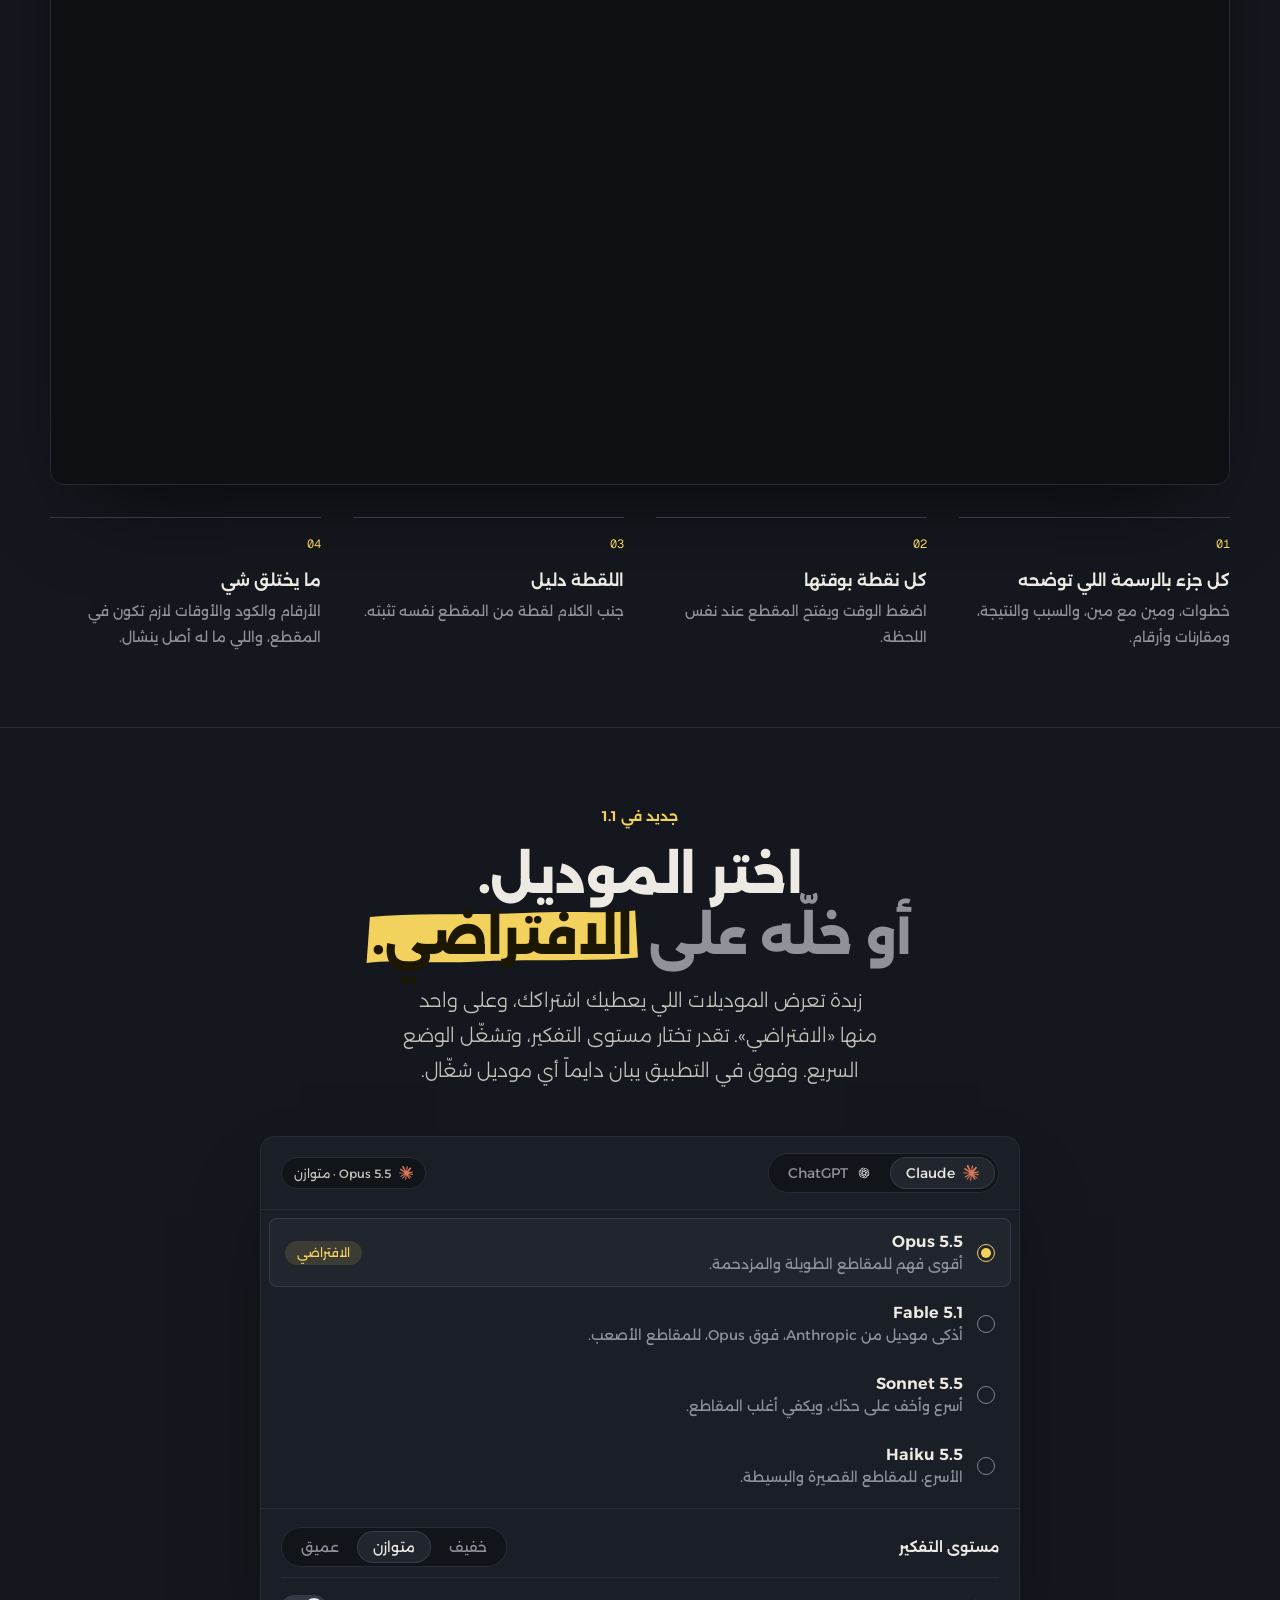
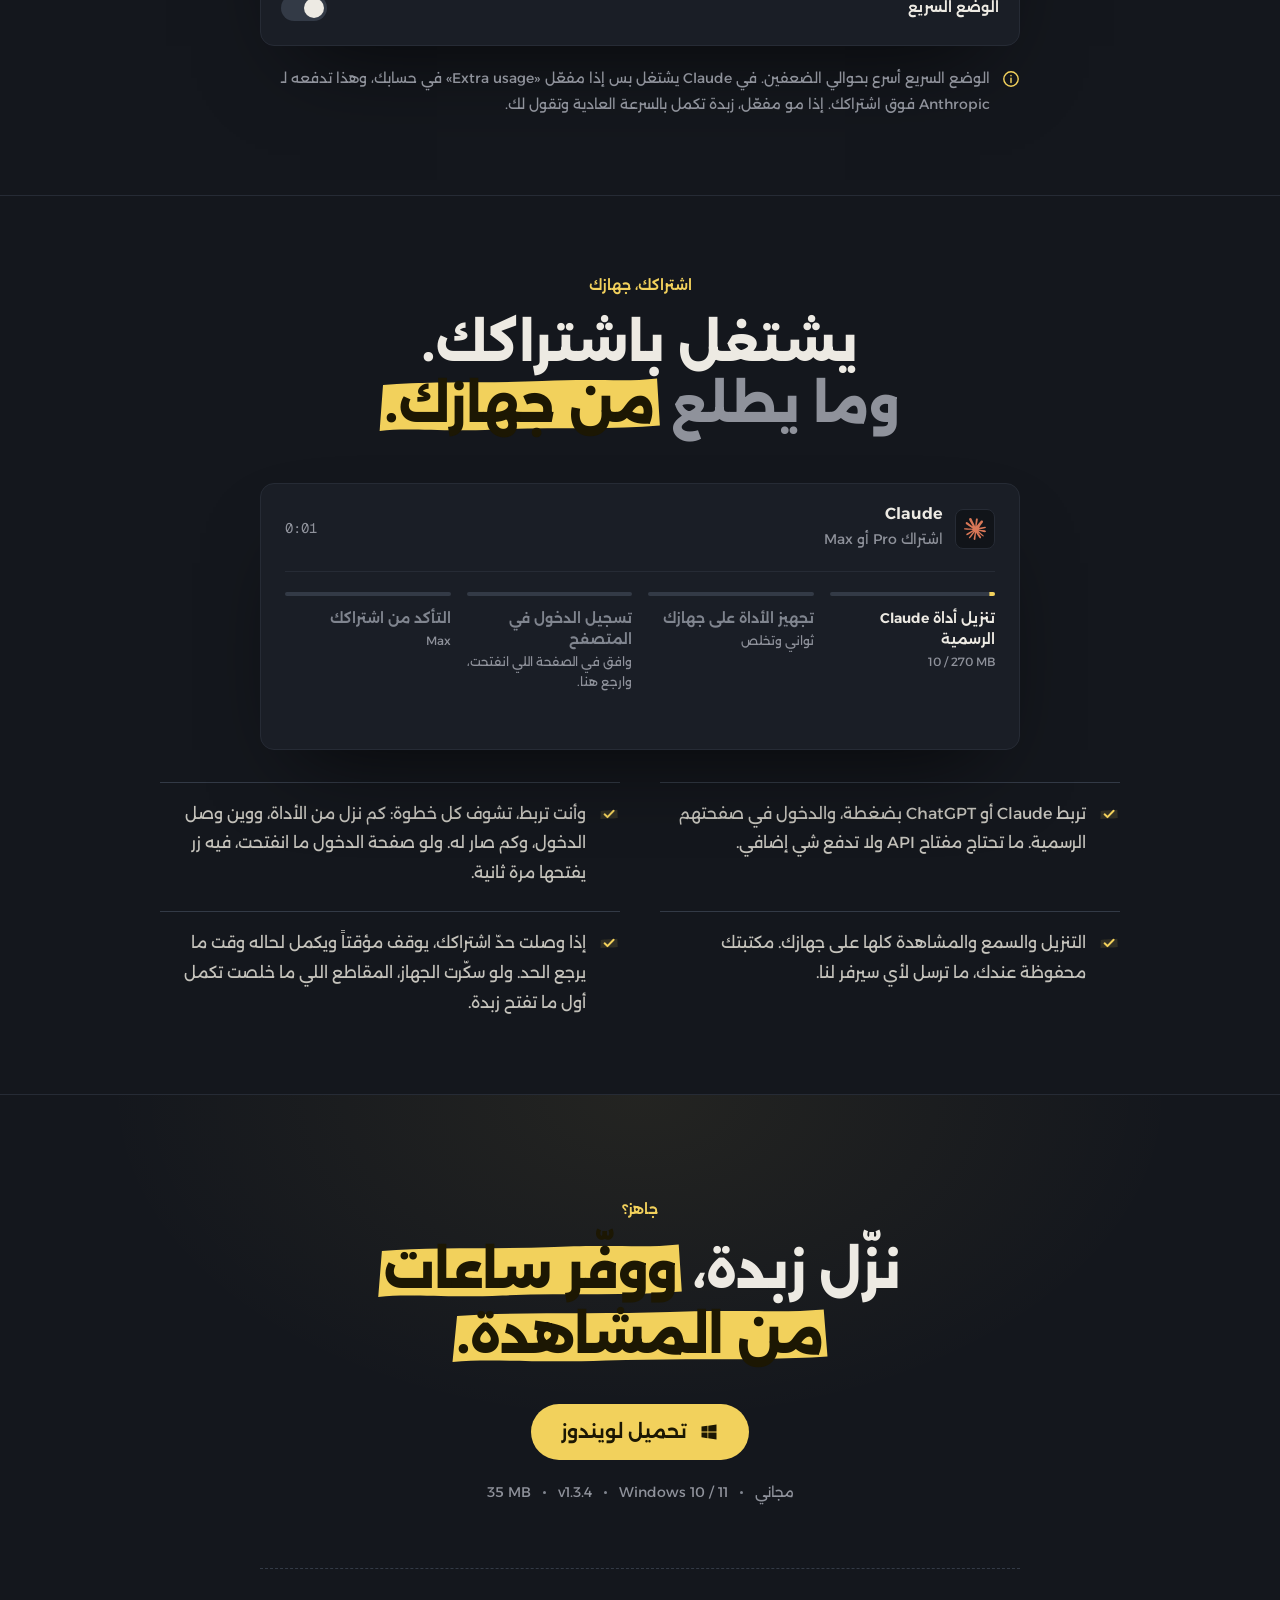
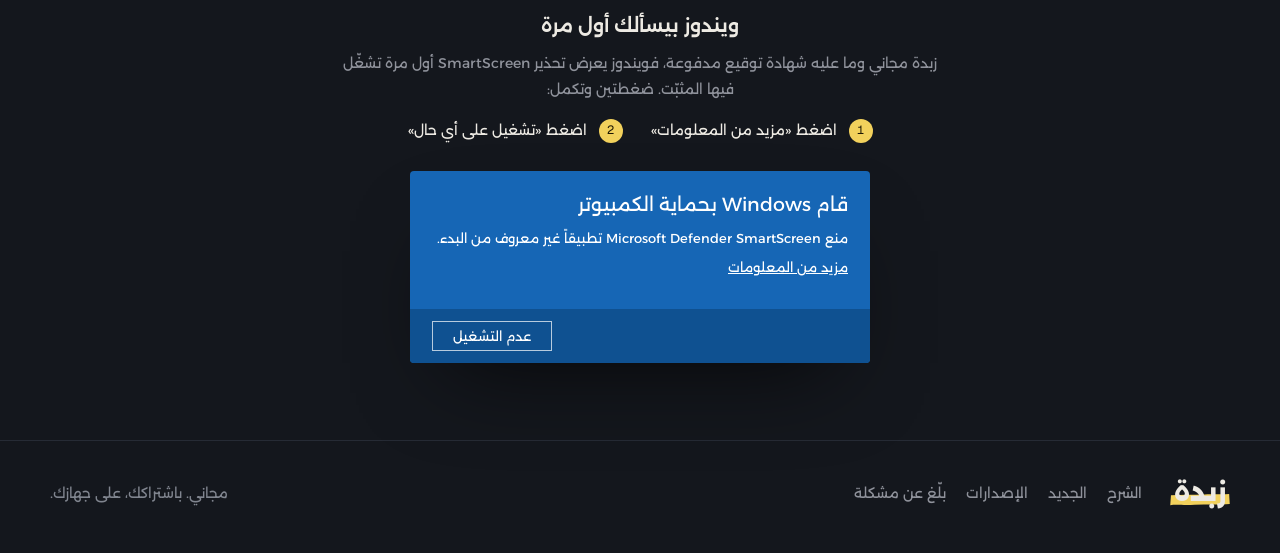
==== commit a9e716d5: "Site: Installer: after an update, Zubda opens again only once its environment is ready" ====
--- a/index.html
+++ b/index.html
@@ -30,10 +30,10 @@
   <meta name="twitter:description" content="تطبيق ويندوز مجاني: الصق رابط يوتيوب أو X أو تيك توك، وزبدة تسمع المقطع وتشوفه كامل، وتعطيك زبدته بأوقاتها وتشرحه لك بالرسم، بحسابك في ChatGPT أو Claude.">
   <meta name="twitter:image" content="https://abugiza.github.io/zubda/assets/og.png">
   <meta name="twitter:image:alt" content="زبدة — لا تشوف المقطع، اقرأ زبدته">
-  <script type="application/ld+json">{"@context":"https://schema.org","@graph":[{"@type":"WebSite","@id":"https://abugiza.github.io/zubda/#website","url":"https://abugiza.github.io/zubda/","name":"Zubda","alternateName":"زبدة","inLanguage":["ar","en"],"publisher":{"@id":"https://abugiza.github.io/zubda/#author"}},{"@type":"Person","@id":"https://abugiza.github.io/zubda/#author","name":"ABUGIZA","url":"https://github.com/ABUGIZA"},{"@type":"SoftwareApplication","@id":"https://abugiza.github.io/zubda/#app","name":"Zubda","alternateName":"زبدة","description":"تطبيق ويندوز مجاني: الصق رابط يوتيوب أو X أو تيك توك، وزبدة تسمع المقطع وتشوفه كامل، وتعطيك زبدته بأوقاتها وتشرحه لك بالرسم، بحسابك في ChatGPT أو Claude.","url":"https://abugiza.github.io/zubda/","applicationCategory":"MultimediaApplication","applicationSubCategory":"تلخيص المقاطع","operatingSystem":"Windows 10, Windows 11","downloadUrl":"https://github.com/ABUGIZA/zubda/releases/latest/download/Zubda-Setup.exe","installUrl":"https://github.com/ABUGIZA/zubda/releases/latest/download/Zubda-Setup.exe","image":"https://abugiza.github.io/zubda/assets/og.png","screenshot":"https://abugiza.github.io/zubda/assets/og.png","inLanguage":["ar","en"],"featureList":["تلخيص مقاطع يوتيوب وX وتيك توك وإنستقرام وفيميو، وقوائم التشغيل والقنوات، وملفات الفيديو والصوت","تسمع المقطع وتشوف لقطاته كامل، وتقرأ اللي ظهر على الشاشة وما انقال: كود وإعدادات وأرقام","الزبدة والنقاط الجوهرية، كل نقطة بوقتها ورابط يفتح المقطع عند تلك الثانية","«اشرح لي»: شرح المقطع كأنك شفته، وكل جزء مرسوم بالشكل اللي يوضحه","النص الكامل بأوقاته مع البحث فيه","اسأل المقطع أو مكتبتك كلها، والجواب بالدقيقة","أكثر من مقطع مع بعض، كل واحد في تبويب","حفظ الزبدة Markdown أو PDF","تشتغل بحسابك في ChatGPT (حتى المجاني) أو Claude، بدون مفتاح API"],"softwareRequirements":"Windows 10 أو 11 (64-bit)، وحساب ChatGPT أو Claude","storageRequirements":"حوالي 1.3 جيجا للمحركات (2.1 مع كرت NVIDIA)","isAccessibleForFree":true,"offers":{"@type":"Offer","price":"0","priceCurrency":"USD"},"releaseNotes":"https://abugiza.github.io/zubda/new.html","author":{"@id":"https://abugiza.github.io/zubda/#author"},"publisher":{"@id":"https://abugiza.github.io/zubda/#author"},"softwareVersion":"1.3.3","datePublished":"2026-10-26","fileSize":"35 MB"},{"@type":"WebPage","@id":"https://abugiza.github.io/zubda/#webpage","url":"https://abugiza.github.io/zubda/","name":"زبدة — تلخيص وشرح مقاطع يوتيوب وX وتيك توك بالذكاء الاصطناعي","description":"تطبيق ويندوز مجاني: الصق رابط يوتيوب أو X أو تيك توك، وزبدة تسمع المقطع وتشوفه كامل، وتعطيك زبدته بأوقاتها وتشرحه لك بالرسم، بحسابك في ChatGPT أو Claude.","inLanguage":"ar","isPartOf":{"@id":"https://abugiza.github.io/zubda/#website"},"about":{"@id":"https://abugiza.github.io/zubda/#app"},"primaryImageOfPage":{"@type":"ImageObject","url":"https://abugiza.github.io/zubda/assets/og.png","width":1200,"height":630},"dateModified":"2026-10-26"}]}</script>
+  <script type="application/ld+json">{"@context":"https://schema.org","@graph":[{"@type":"WebSite","@id":"https://abugiza.github.io/zubda/#website","url":"https://abugiza.github.io/zubda/","name":"Zubda","alternateName":"زبدة","inLanguage":["ar","en"],"publisher":{"@id":"https://abugiza.github.io/zubda/#author"}},{"@type":"Person","@id":"https://abugiza.github.io/zubda/#author","name":"ABUGIZA","url":"https://github.com/ABUGIZA"},{"@type":"SoftwareApplication","@id":"https://abugiza.github.io/zubda/#app","name":"Zubda","alternateName":"زبدة","description":"تطبيق ويندوز مجاني: الصق رابط يوتيوب أو X أو تيك توك، وزبدة تسمع المقطع وتشوفه كامل، وتعطيك زبدته بأوقاتها وتشرحه لك بالرسم، بحسابك في ChatGPT أو Claude.","url":"https://abugiza.github.io/zubda/","applicationCategory":"MultimediaApplication","applicationSubCategory":"تلخيص المقاطع","operatingSystem":"Windows 10, Windows 11","downloadUrl":"https://github.com/ABUGIZA/zubda/releases/latest/download/Zubda-Setup.exe","installUrl":"https://github.com/ABUGIZA/zubda/releases/latest/download/Zubda-Setup.exe","image":"https://abugiza.github.io/zubda/assets/og.png","screenshot":"https://abugiza.github.io/zubda/assets/og.png","inLanguage":["ar","en"],"featureList":["تلخيص مقاطع يوتيوب وX وتيك توك وإنستقرام وفيميو، وقوائم التشغيل والقنوات، وملفات الفيديو والصوت","تسمع المقطع وتشوف لقطاته كامل، وتقرأ اللي ظهر على الشاشة وما انقال: كود وإعدادات وأرقام","الزبدة والنقاط الجوهرية، كل نقطة بوقتها ورابط يفتح المقطع عند تلك الثانية","«اشرح لي»: شرح المقطع كأنك شفته، وكل جزء مرسوم بالشكل اللي يوضحه","النص الكامل بأوقاته مع البحث فيه","اسأل المقطع أو مكتبتك كلها، والجواب بالدقيقة","أكثر من مقطع مع بعض، كل واحد في تبويب","حفظ الزبدة Markdown أو PDF","تشتغل بحسابك في ChatGPT (حتى المجاني) أو Claude، بدون مفتاح API"],"softwareRequirements":"Windows 10 أو 11 (64-bit)، وحساب ChatGPT أو Claude","storageRequirements":"حوالي 1.3 جيجا للمحركات (2.1 مع كرت NVIDIA)","isAccessibleForFree":true,"offers":{"@type":"Offer","price":"0","priceCurrency":"USD"},"releaseNotes":"https://abugiza.github.io/zubda/new.html","author":{"@id":"https://abugiza.github.io/zubda/#author"},"publisher":{"@id":"https://abugiza.github.io/zubda/#author"},"softwareVersion":"1.3.4","datePublished":"2026-10-27","fileSize":"35 MB"},{"@type":"WebPage","@id":"https://abugiza.github.io/zubda/#webpage","url":"https://abugiza.github.io/zubda/","name":"زبدة — تلخيص وشرح مقاطع يوتيوب وX وتيك توك بالذكاء الاصطناعي","description":"تطبيق ويندوز مجاني: الصق رابط يوتيوب أو X أو تيك توك، وزبدة تسمع المقطع وتشوفه كامل، وتعطيك زبدته بأوقاتها وتشرحه لك بالرسم، بحسابك في ChatGPT أو Claude.","inLanguage":"ar","isPartOf":{"@id":"https://abugiza.github.io/zubda/#website"},"about":{"@id":"https://abugiza.github.io/zubda/#app"},"primaryImageOfPage":{"@type":"ImageObject","url":"https://abugiza.github.io/zubda/assets/og.png","width":1200,"height":630},"dateModified":"2026-10-28"}]}</script>
   <link rel="icon" href="assets/icon.svg" type="image/svg+xml">
-  <link rel="stylesheet" href="assets/fonts.css?v=24ac0d8">
-  <link rel="stylesheet" href="assets/site.css?v=24ac0d8">
+  <link rel="stylesheet" href="assets/fonts.css?v=55f2b25">
+  <link rel="stylesheet" href="assets/site.css?v=55f2b25">
 </head>
 <body data-page="home">
   <header class="nav" data-nav>
@@ -59,7 +59,7 @@
           <a class="btn primary" href="https://github.com/ABUGIZA/zubda/releases/latest/download/Zubda-Setup.exe"><svg viewBox="0 0 24 24" aria-hidden="true"><path fill="currentColor" d="M3 5.5 10.2 4.5v6.9H3Zm8.1-1.1L21 3v8.4h-9.9ZM3 12.5h7.2v6.9L3 18.4Zm8.1 0H21V21l-9.9-1.4Z"/></svg><span data-t="get_win">تحميل لويندوز</span></a>
           <a class="btn ghost" href="docs.html"><span data-t="how">شوف كيف يشتغل</span><svg class="chev" viewBox="0 0 16 16" fill="none" stroke="currentColor" stroke-width="1.6" stroke-linecap="round" stroke-linejoin="round" aria-hidden="true"><path d="M10 3.5 5.5 8l4.5 4.5"/></svg></a>
         </div>
-        <div class="spec"><span data-t="spec1">مجاني</span><span>Windows 10 / 11</span><span><bdi class="ver" dir="ltr">v1.3.3</bdi></span><span data-t="spec4">بدون مفتاح API</span></div>
+        <div class="spec"><span data-t="spec1">مجاني</span><span>Windows 10 / 11</span><span><bdi class="ver" dir="ltr">v1.3.4</bdi></span><span data-t="spec4">بدون مفتاح API</span></div>
       </div>
     </div>
 
@@ -316,7 +316,7 @@
         <div class="ctas rv">
           <a class="btn primary big" href="https://github.com/ABUGIZA/zubda/releases/latest/download/Zubda-Setup.exe"><svg viewBox="0 0 24 24" aria-hidden="true"><path fill="currentColor" d="M3 5.5 10.2 4.5v6.9H3Zm8.1-1.1L21 3v8.4h-9.9ZM3 12.5h7.2v6.9L3 18.4Zm8.1 0H21V21l-9.9-1.4Z"/></svg><span data-t="get_win">تحميل لويندوز</span></a>
         </div>
-        <div class="spec rv"><span data-t="spec1">مجاني</span><span>Windows 10 / 11</span><span><bdi class="ver" dir="ltr">v1.3.3</bdi></span><span><bdi data-t="size" dir="ltr">35 MB</bdi></span></div>
+        <div class="spec rv"><span data-t="spec1">مجاني</span><span>Windows 10 / 11</span><span><bdi class="ver" dir="ltr">v1.3.4</bdi></span><span><bdi data-t="size" dir="ltr">35 MB</bdi></span></div>
         <div class="smart rv">
           <div class="smart-t">
             <h3 data-t="ss_h">ويندوز بيسألك أول مرة</h3>
@@ -350,6 +350,6 @@
     </div>
   </footer>
 
-  <script type="module" src="assets/site.js?v=24ac0d8"></script>
+  <script type="module" src="assets/site.js?v=55f2b25"></script>
 </body>
 </html>
